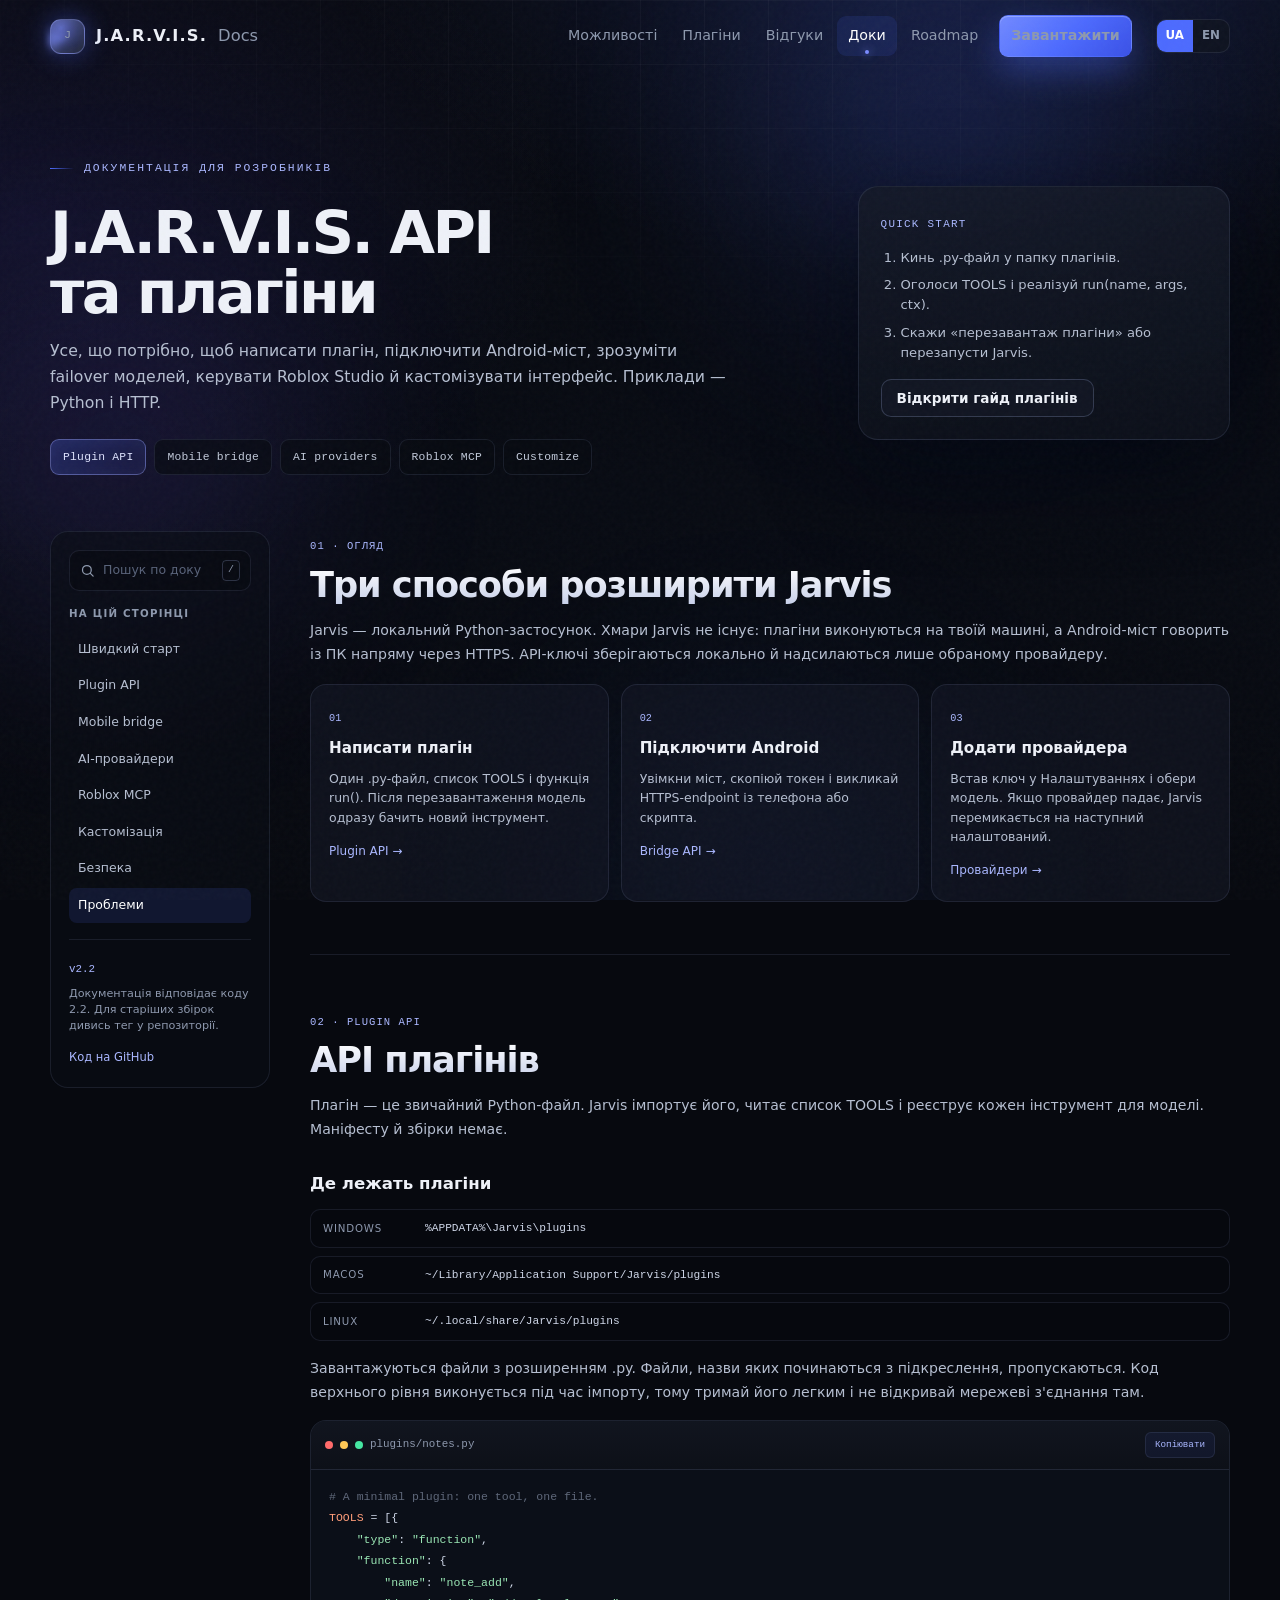
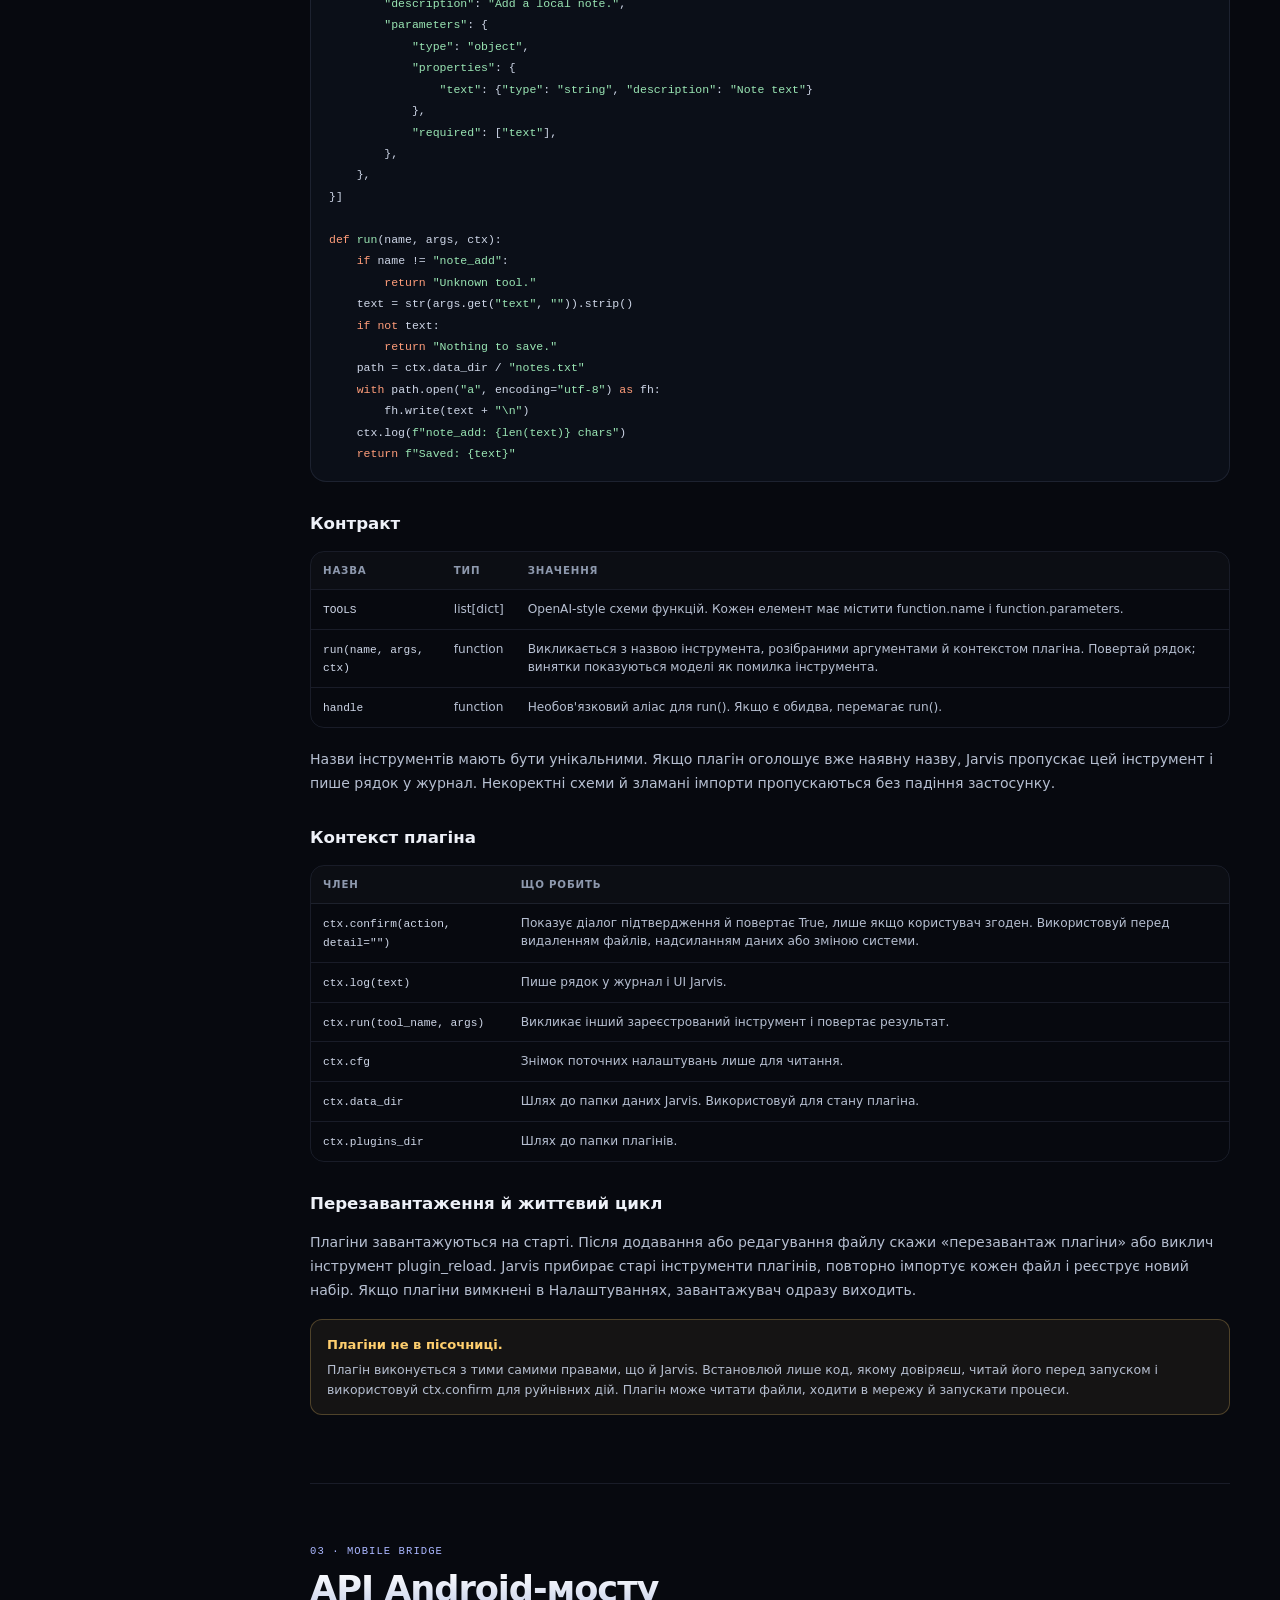
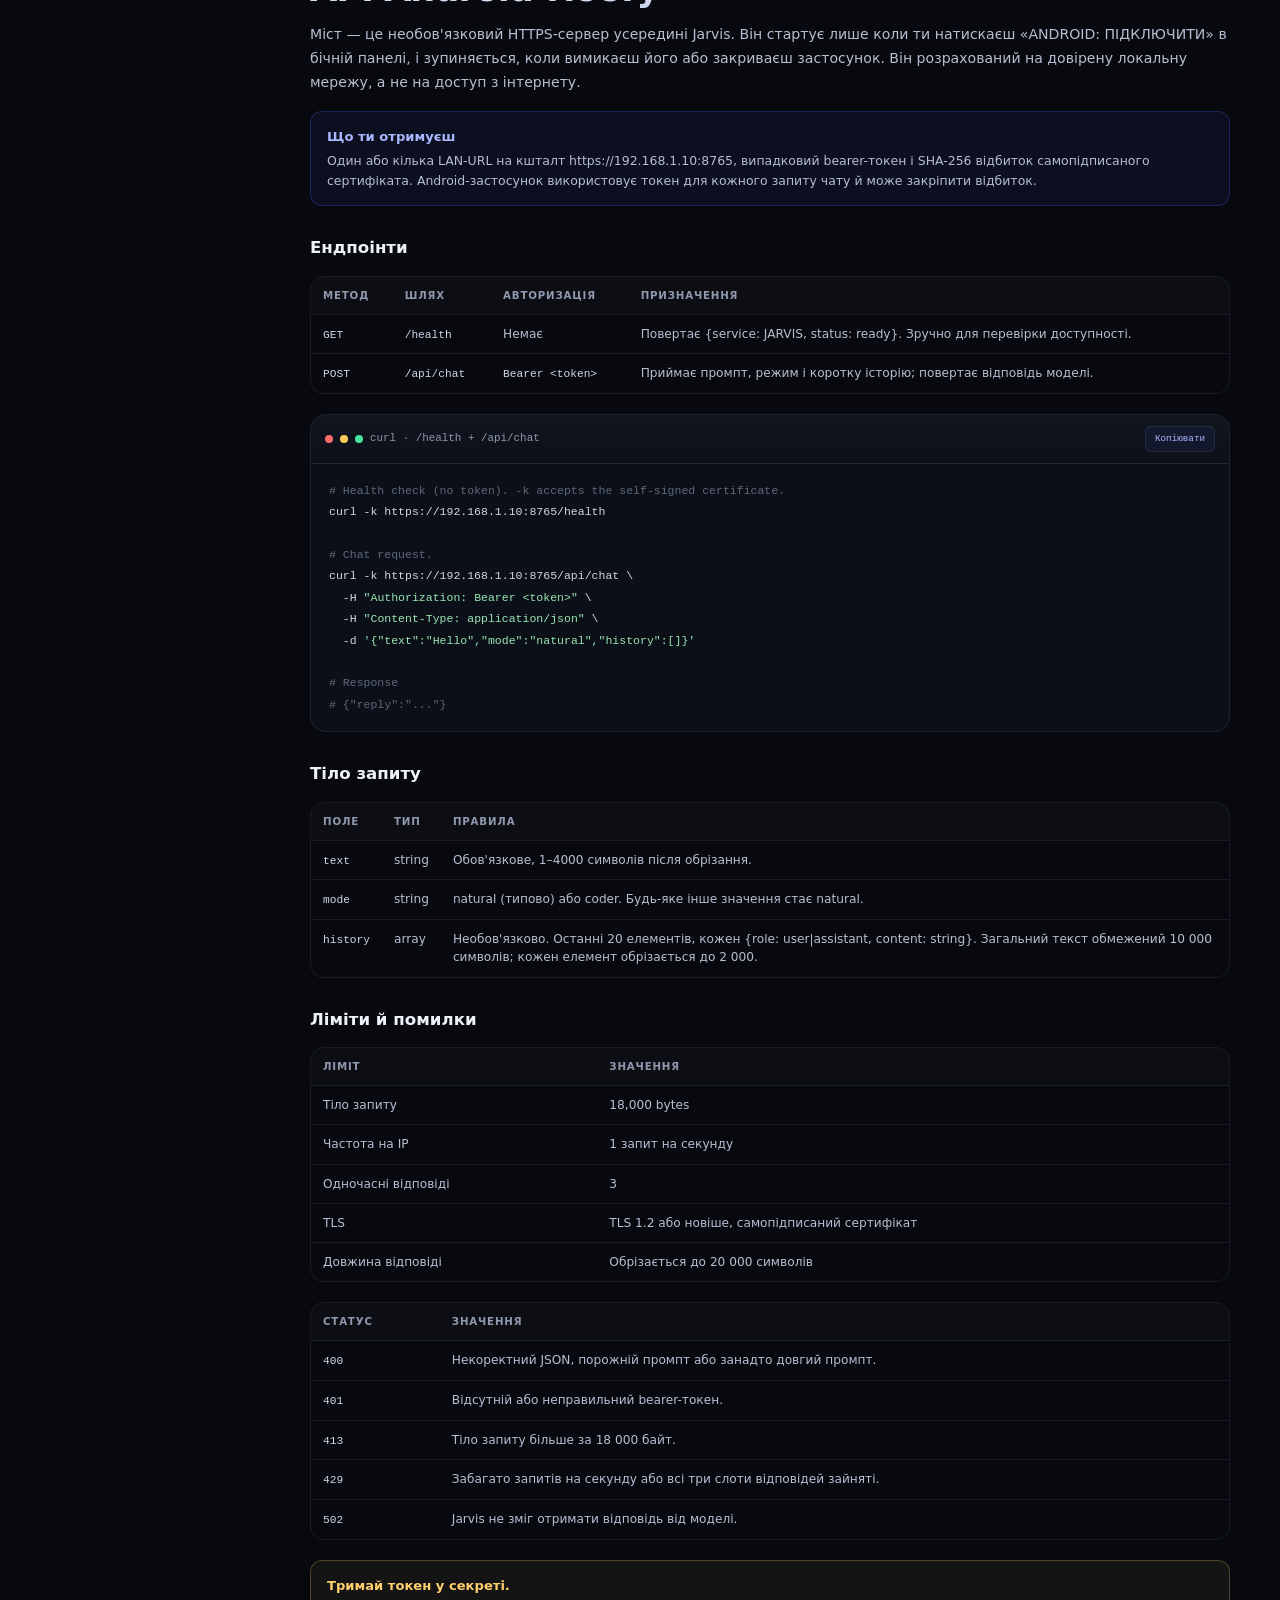
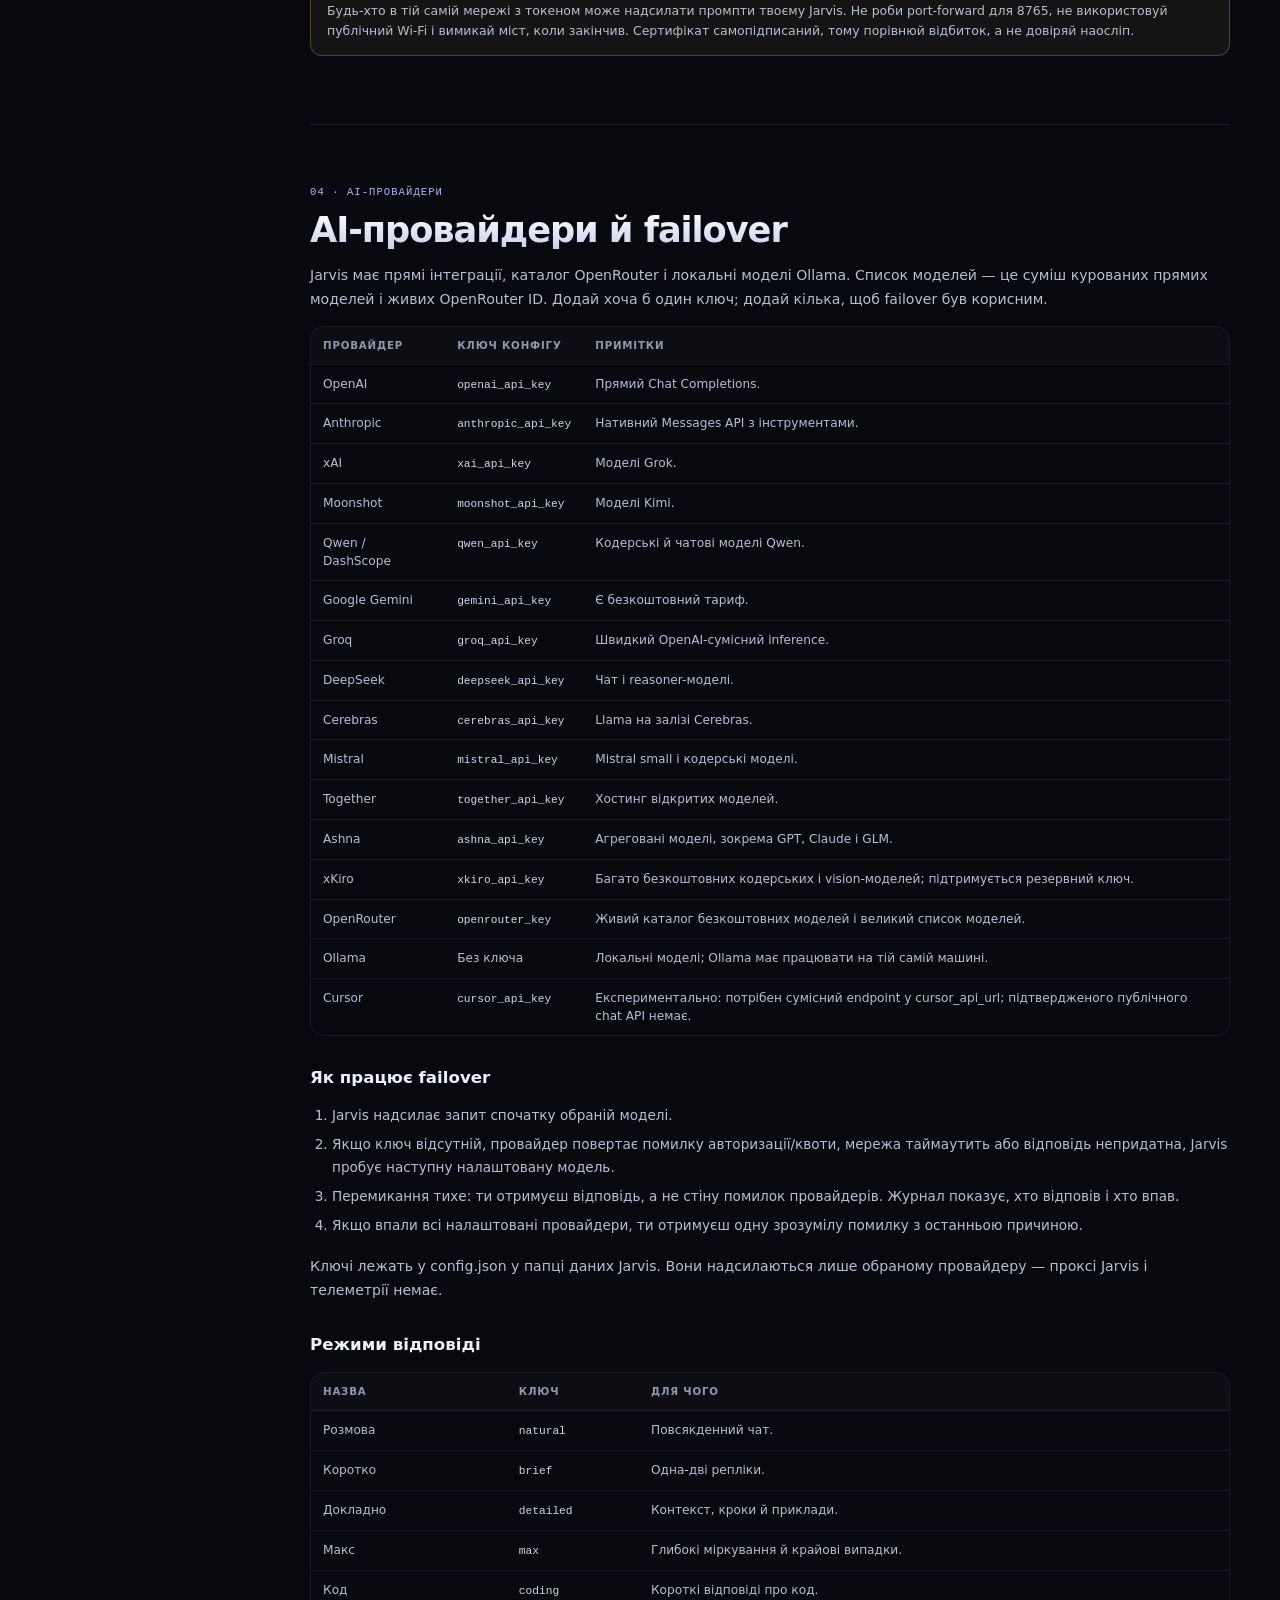
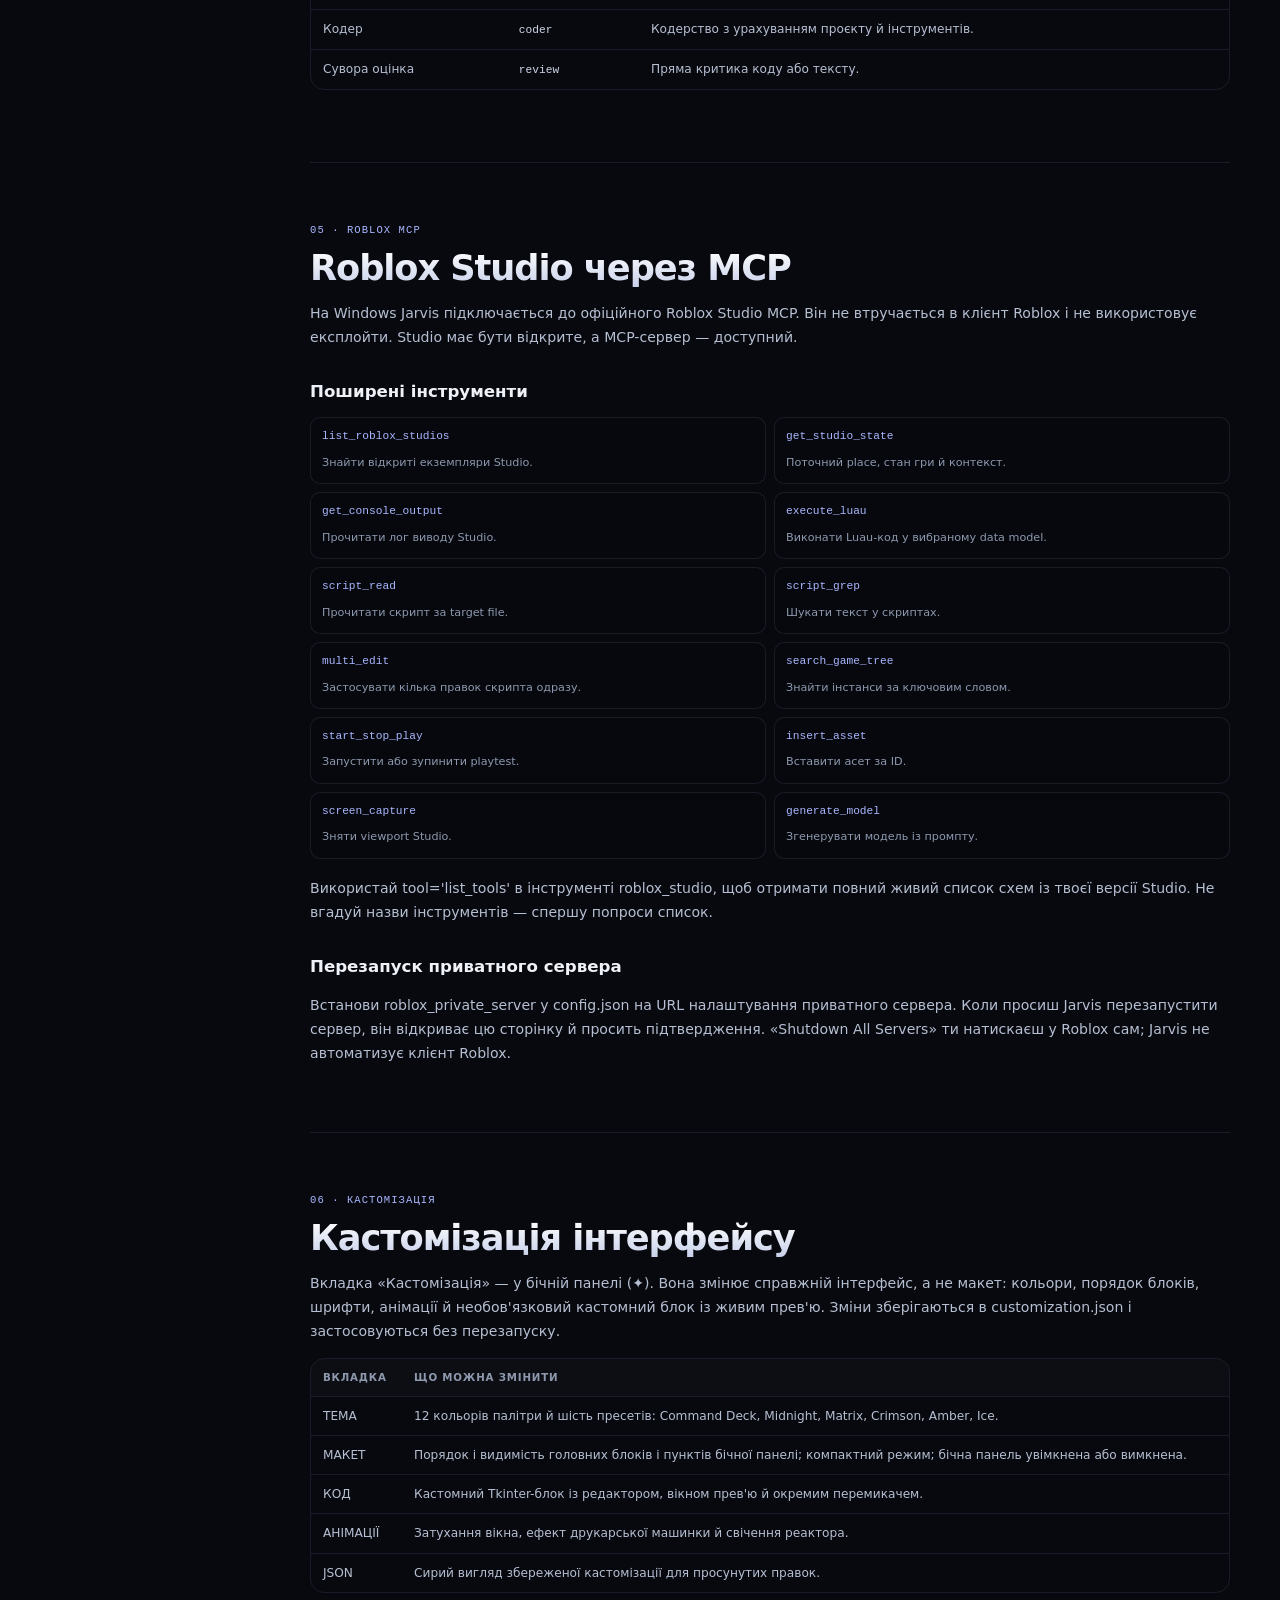
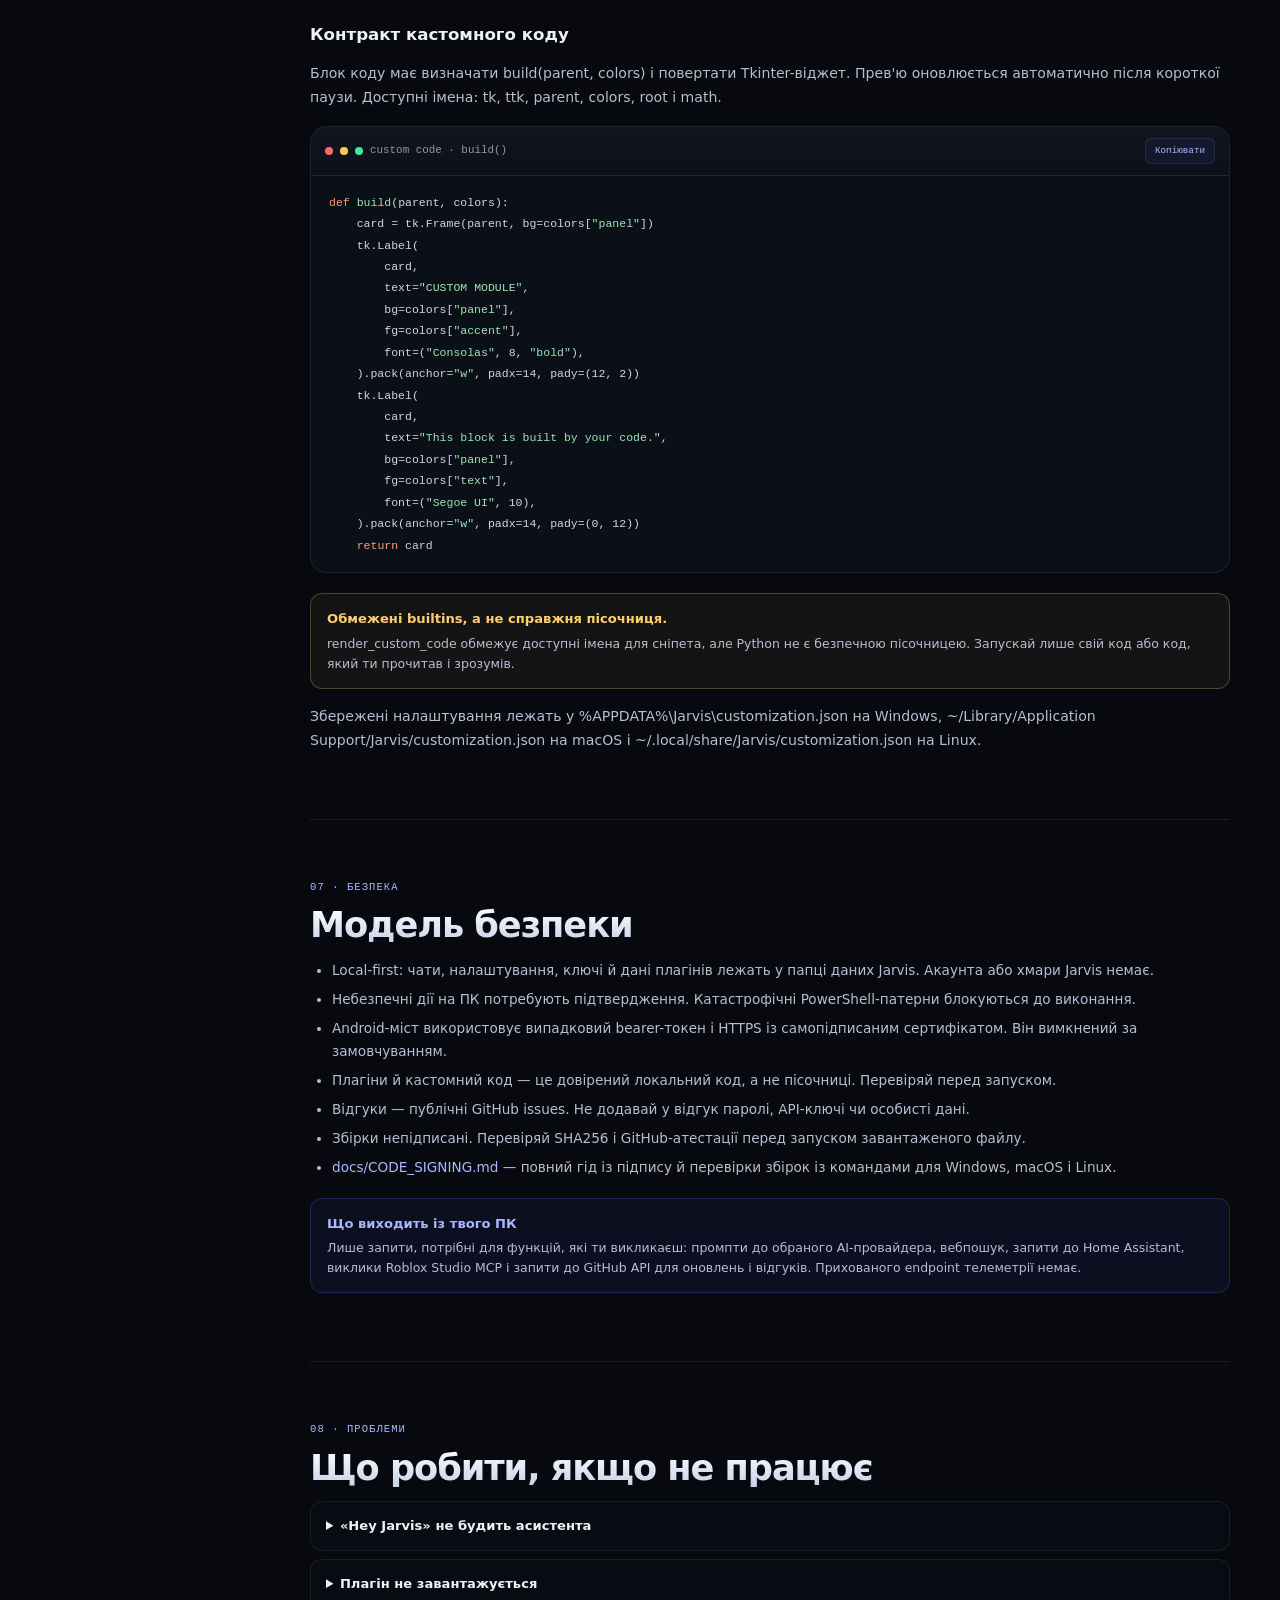
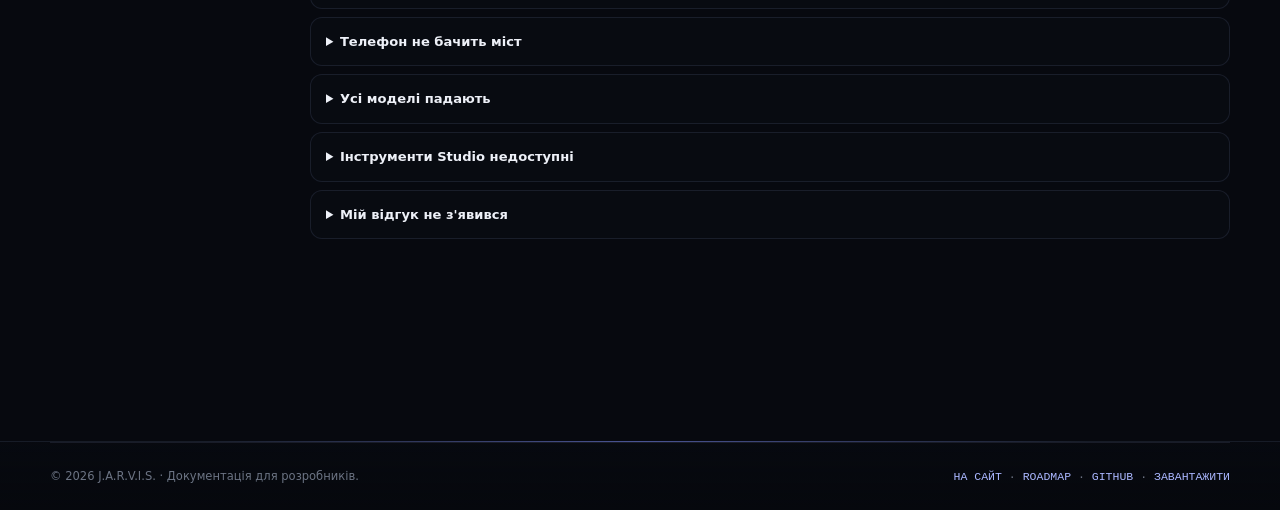
==== website/docs.html @ 058b54ad "Batch 2: wake word, continuous dialogue and settings" ====
<!DOCTYPE html>
<html lang="uk">
<head>
<meta charset="UTF-8">
<meta name="viewport" content="width=device-width, initial-scale=1.0">
<meta name="description" content="J.A.R.V.I.S. developer docs: plugin API, Android bridge, AI providers, Roblox Studio MCP, customization and security.">
<meta name="theme-color" content="#0F1115">
<meta property="og:title" content="J.A.R.V.I.S. — API & plugin docs">
<meta property="og:description" content="Plugin API, Android bridge, AI providers and failover, Roblox Studio MCP, customization and security.">
<meta property="og:image" content="__SITE_URL__/assets/og-cover.png">
<meta property="og:image:width" content="1200">
<meta property="og:image:height" content="630">
<meta property="og:url" content="__SITE_URL__/docs.html">
<meta property="og:type" content="article">
<meta name="twitter:card" content="summary_large_image">
<meta name="twitter:title" content="J.A.R.V.I.S. — API & plugin docs">
<meta name="twitter:description" content="Everything you need to extend JARVIS: plugins, bridge, providers, Roblox MCP and customization.">
<meta name="twitter:image" content="__SITE_URL__/assets/og-cover.png">
<link rel="canonical" href="__SITE_URL__/docs.html">
<link rel="sitemap" type="application/xml" href="sitemap.xml">
<title>J.A.R.V.I.S. — API та плагіни</title>
<link rel="icon" href="assets/favicon.png" type="image/png">
<link rel="stylesheet" href="assets/styles.css">
<link rel="stylesheet" href="assets/docs.css">
<script>document.documentElement.classList.add("js");</script>
</head>
<body class="docs-page">

<div class="bg-fx" aria-hidden="true">
  <span class="aurora a1"></span>
  <span class="aurora a2"></span>
  <span class="aurora a3"></span>
  <span class="bg-grid"></span>
</div>

<header class="nav">
  <div class="wrap nav-inner">
    <a class="brand" href="index.html" aria-label="J.A.R.V.I.S. — на головну">
      <span class="brand-mark">J</span>
      J.A.R.V.I.S. <span>Docs</span>
    </a>
    <nav class="nav-links" id="navLinks" aria-label="Головна навігація">
      <a href="index.html#features" data-en="Features">Можливості</a>
      <a href="index.html#plugins" data-en="Plugins">Плагіни</a>
      <a href="index.html#reviews" data-en="Reviews">Відгуки</a>
      <a href="docs.html" class="active" data-en="Docs">Доки</a>
      <a href="roadmap.html" data-en="Roadmap">Roadmap</a>
      <a class="btn btn-primary btn-small nav-cta" href="index.html#download" data-en="Download">Завантажити</a>
    </nav>
    <div class="lang-switch" role="group" aria-label="Language">
      <button type="button" data-lang="uk" class="active">UA</button>
      <button type="button" data-lang="en">EN</button>
    </div>
    <button class="menu-btn" id="menuBtn" type="button" aria-label="Меню" aria-expanded="false">☰</button>
  </div>
</header>

<main class="docs-main" id="top">
  <section class="docs-hero">
    <div class="wrap">
      <div class="docs-hero-grid">
        <div>
          <span class="kicker" data-en="Developer docs">Документація для розробників</span>
          <h1 data-en="J.A.R.V.I.S. API &amp; plugins">J.A.R.V.I.S. API та плагіни</h1>
          <p class="docs-lead" data-en="Everything you need to write a plugin, connect the Android bridge, understand model failover, control Roblox Studio and customize the interface. Code examples are Python and HTTP.">Усе, що потрібно, щоб написати плагін, підключити Android-міст, зрозуміти failover моделей, керувати Roblox Studio й кастомізувати інтерфейс. Приклади — Python і HTTP.</p>
          <div class="docs-chips">
            <span class="chip hot">Plugin API</span>
            <span class="chip">Mobile bridge</span>
            <span class="chip">AI providers</span>
            <span class="chip">Roblox MCP</span>
            <span class="chip">Customize</span>
          </div>
        </div>
        <aside class="docs-hero-card">
          <span class="mono">QUICK START</span>
          <ol>
            <li data-en="Drop a .py file into the plugins folder.">Кинь .py-файл у папку плагінів.</li>
            <li data-en="Declare TOOLS and implement run(name, args, ctx).">Оголоси TOOLS і реалізуй run(name, args, ctx).</li>
            <li data-en="Say «перезавантаж плагіни» or restart Jarvis.">Скажи «перезавантаж плагіни» або перезапусти Jarvis.</li>
          </ol>
          <a class="btn btn-ghost btn-small" href="#plugins" data-en="Open the plugin guide">Відкрити гайд плагінів</a>
        </aside>
      </div>
    </div>
  </section>

  <div class="wrap docs-layout">
    <aside class="docs-sidebar" aria-label="Зміст документації">
      <label class="docs-search" for="docsSearch">
        <svg width="15" height="15" viewBox="0 0 24 24" fill="none" stroke="currentColor" stroke-width="2" stroke-linecap="round" stroke-linejoin="round" aria-hidden="true"><circle cx="11" cy="11" r="7"/><line x1="21" y1="21" x2="16.65" y2="16.65"/></svg>
        <input id="docsSearch" type="search" placeholder="Пошук по документації…" data-en-placeholder="Search the docs…" autocomplete="off" spellcheck="false" aria-label="Пошук по документації">
        <kbd>/</kbd>
      </label>
      <p class="docs-search-status" id="docsSearchStatus" role="status" hidden></p>
      <span class="docs-sidebar-title" data-en="On this page">На цій сторінці</span>
      <nav class="docs-toc">
        <a href="#quickstart" data-en="Quick start">Швидкий старт</a>
        <a href="#plugins" data-en="Plugin API">Plugin API</a>
        <a href="#bridge" data-en="Mobile bridge">Mobile bridge</a>
        <a href="#providers" data-en="AI providers">AI-провайдери</a>
        <a href="#roblox" data-en="Roblox MCP">Roblox MCP</a>
        <a href="#customize" data-en="Customize">Кастомізація</a>
        <a href="#security" data-en="Security">Безпека</a>
        <a href="#troubleshooting" data-en="Troubleshooting">Проблеми</a>
      </nav>
      <div class="docs-sidebar-note">
        <span class="mono">v2.2</span>
        <p data-en="Docs match the 2.2 codebase. For older builds, check the repository tag.">Документація відповідає коду 2.2. Для старіших збірок дивись тег у репозиторії.</p>
        <a href="https://github.com/__GITHUB_REPOSITORY__" target="_blank" rel="noopener" data-en="Source on GitHub">Код на GitHub</a>
      </div>
    </aside>

    <div class="docs-content">
      <section id="quickstart" class="docs-section">
        <span class="docs-kicker" data-en="01 · Overview">01 · Огляд</span>
        <h2 data-en="Three ways to extend Jarvis">Три способи розширити Jarvis</h2>
        <p data-en="Jarvis is a local Python desktop app. There is no Jarvis cloud: plugins run on your machine, and the Android bridge talks directly to your PC over HTTPS. Your API keys are stored locally and sent only to the provider you choose.">Jarvis — локальний Python-застосунок. Хмари Jarvis не існує: плагіни виконуються на твоїй машині, а Android-міст говорить із ПК напряму через HTTPS. API-ключі зберігаються локально й надсилаються лише обраному провайдеру.</p>
        <div class="docs-cards">
          <article class="docs-card">
            <span class="docs-card-num">01</span>
            <h3 data-en="Write a plugin">Написати плагін</h3>
            <p data-en="One .py file, a TOOLS list and a run() function. The model sees the new tool immediately after reload.">Один .py-файл, список TOOLS і функція run(). Після перезавантаження модель одразу бачить новий інструмент.</p>
            <a href="#plugins" data-en="Plugin API →">Plugin API →</a>
          </article>
          <article class="docs-card">
            <span class="docs-card-num">02</span>
            <h3 data-en="Connect Android">Підключити Android</h3>
            <p data-en="Enable the bridge, copy the token and call the HTTPS endpoint from your phone or a script.">Увімкни міст, скопіюй токен і викликай HTTPS-endpoint із телефона або скрипта.</p>
            <a href="#bridge" data-en="Bridge API →">Bridge API →</a>
          </article>
          <article class="docs-card">
            <span class="docs-card-num">03</span>
            <h3 data-en="Add a provider">Додати провайдера</h3>
            <p data-en="Paste a key in Settings and pick a model. If one provider fails, Jarvis switches to the next configured one.">Встав ключ у Налаштуваннях і обери модель. Якщо провайдер падає, Jarvis перемикається на наступний налаштований.</p>
            <a href="#providers" data-en="Providers →">Провайдери →</a>
          </article>
        </div>
      </section>

      <section id="plugins" class="docs-section">
        <span class="docs-kicker" data-en="02 · Plugin API">02 · Plugin API</span>
        <h2 data-en="Plugin API">API плагінів</h2>
        <p data-en="A plugin is a plain Python file. Jarvis imports it, reads its TOOLS list and registers every tool with the model. There is no manifest and no build step.">Плагін — це звичайний Python-файл. Jarvis імпортує його, читає список TOOLS і реєструє кожен інструмент для моделі. Маніфесту й збірки немає.</p>

        <h3 data-en="Where plugins live">Де лежать плагіни</h3>
        <div class="docs-paths">
          <div><span>Windows</span><code>%APPDATA%\Jarvis\plugins</code></div>
          <div><span>macOS</span><code>~/Library/Application Support/Jarvis/plugins</code></div>
          <div><span>Linux</span><code>~/.local/share/Jarvis/plugins</code></div>
        </div>
        <p data-en="Files ending in .py are loaded. Files whose names start with an underscore are skipped. Top-level code runs at import time, so keep it light and do not open network connections there.">Завантажуються файли з розширенням .py. Файли, назви яких починаються з підкреслення, пропускаються. Код верхнього рівня виконується під час імпорту, тому тримай його легким і не відкривай мережеві з'єднання там.</p>

        <div class="docs-code">
          <div class="code-head">
            <span class="frame-dot red"></span><span class="frame-dot yellow"></span><span class="frame-dot green"></span>
            plugins/notes.py
            <button class="code-copy" type="button" data-copy="pluginExample" data-en="Copy">Копіювати</button>
          </div>
<pre><code id="pluginExample"><span class="c"># A minimal plugin: one tool, one file.</span>
<span class="k">TOOLS</span> = [{
    <span class="s">"type"</span>: <span class="s">"function"</span>,
    <span class="s">"function"</span>: {
        <span class="s">"name"</span>: <span class="s">"note_add"</span>,
        <span class="s">"description"</span>: <span class="s">"Add a local note."</span>,
        <span class="s">"parameters"</span>: {
            <span class="s">"type"</span>: <span class="s">"object"</span>,
            <span class="s">"properties"</span>: {
                <span class="s">"text"</span>: {<span class="s">"type"</span>: <span class="s">"string"</span>, <span class="s">"description"</span>: <span class="s">"Note text"</span>}
            },
            <span class="s">"required"</span>: [<span class="s">"text"</span>],
        },
    },
}]

<span class="k">def</span> <span class="s">run</span>(name, args, ctx):
    <span class="k">if</span> name != <span class="s">"note_add"</span>:
        <span class="k">return</span> <span class="s">"Unknown tool."</span>
    text = str(args.get(<span class="s">"text"</span>, <span class="s">""</span>)).strip()
    <span class="k">if</span> <span class="k">not</span> text:
        <span class="k">return</span> <span class="s">"Nothing to save."</span>
    path = ctx.data_dir / <span class="s">"notes.txt"</span>
    <span class="k">with</span> path.open(<span class="s">"a"</span>, encoding=<span class="s">"utf-8"</span>) <span class="k">as</span> fh:
        fh.write(text + <span class="s">"\n"</span>)
    ctx.log(<span class="s">f"note_add: {len(text)} chars"</span>)
    <span class="k">return</span> <span class="s">f"Saved: {text}"</span></code></pre>
        </div>

        <h3 data-en="Contract">Контракт</h3>
        <div class="docs-table-wrap">
          <table class="docs-table">
            <thead><tr><th data-en="Name">Назва</th><th data-en="Type">Тип</th><th data-en="Meaning">Значення</th></tr></thead>
            <tbody>
              <tr><td><code>TOOLS</code></td><td>list[dict]</td><td data-en="OpenAI-style function schemas. Every item must contain function.name and function.parameters.">OpenAI-style схеми функцій. Кожен елемент має містити function.name і function.parameters.</td></tr>
              <tr><td><code>run(name, args, ctx)</code></td><td>function</td><td data-en="Called with the tool name, parsed arguments and the plugin context. Return a string; exceptions are shown to the model as tool errors.">Викликається з назвою інструмента, розібраними аргументами й контекстом плагіна. Повертай рядок; винятки показуються моделі як помилка інструмента.</td></tr>
              <tr><td><code>handle</code></td><td>function</td><td data-en="Optional alias for run(). If both exist, run() wins.">Необов'язковий аліас для run(). Якщо є обидва, перемагає run().</td></tr>
            </tbody>
          </table>
        </div>
        <p data-en="Tool names must be unique. If a plugin declares a name that already exists, Jarvis skips that tool and writes a line to the log. Invalid schemas and broken imports are skipped without crashing the app.">Назви інструментів мають бути унікальними. Якщо плагін оголошує вже наявну назву, Jarvis пропускає цей інструмент і пише рядок у журнал. Некоректні схеми й зламані імпорти пропускаються без падіння застосунку.</p>

        <h3 data-en="Plugin context">Контекст плагіна</h3>
        <div class="docs-table-wrap">
          <table class="docs-table">
            <thead><tr><th data-en="Member">Член</th><th data-en="What it does">Що робить</th></tr></thead>
            <tbody>
              <tr><td><code>ctx.confirm(action, detail="")</code></td><td data-en="Shows a confirmation dialog and returns True only if the user agrees. Use it before deleting files, sending data or changing the system.">Показує діалог підтвердження й повертає True, лише якщо користувач згоден. Використовуй перед видаленням файлів, надсиланням даних або зміною системи.</td></tr>
              <tr><td><code>ctx.log(text)</code></td><td data-en="Writes a line to the Jarvis log and UI.">Пише рядок у журнал і UI Jarvis.</td></tr>
              <tr><td><code>ctx.run(tool_name, args)</code></td><td data-en="Calls another registered tool and returns its result.">Викликає інший зареєстрований інструмент і повертає результат.</td></tr>
              <tr><td><code>ctx.cfg</code></td><td data-en="Read-only snapshot of the current settings.">Знімок поточних налаштувань лише для читання.</td></tr>
              <tr><td><code>ctx.data_dir</code></td><td data-en="Path to the Jarvis data folder. Use it for plugin state.">Шлях до папки даних Jarvis. Використовуй для стану плагіна.</td></tr>
              <tr><td><code>ctx.plugins_dir</code></td><td data-en="Path to the plugins folder.">Шлях до папки плагінів.</td></tr>
            </tbody>
          </table>
        </div>

        <h3 data-en="Reload and lifecycle">Перезавантаження й життєвий цикл</h3>
        <p data-en="Plugins load at startup. After adding or editing a file, say «перезавантаж плагіни» or call the plugin_reload tool. Jarvis removes the old plugin tools, re-imports every file and registers the new set. If plugins are disabled in Settings, the loader returns immediately.">Плагіни завантажуються на старті. Після додавання або редагування файлу скажи «перезавантаж плагіни» або виклич інструмент plugin_reload. Jarvis прибирає старі інструменти плагінів, повторно імпортує кожен файл і реєструє новий набір. Якщо плагіни вимкнені в Налаштуваннях, завантажувач одразу виходить.</p>
        <div class="docs-callout warning">
          <strong data-en="Plugins are not sandboxed.">Плагіни не в пісочниці.</strong>
          <p data-en="A plugin runs with the same permissions as Jarvis. Install only code you trust, read it before running it, and use ctx.confirm for destructive actions. A plugin can read files, call the network and start processes.">Плагін виконується з тими самими правами, що й Jarvis. Встановлюй лише код, якому довіряєш, читай його перед запуском і використовуй ctx.confirm для руйнівних дій. Плагін може читати файли, ходити в мережу й запускати процеси.</p>
        </div>
      </section>

      <section id="bridge" class="docs-section">
        <span class="docs-kicker" data-en="03 · Mobile bridge">03 · Mobile bridge</span>
        <h2 data-en="Android bridge API">API Android-мосту</h2>
        <p data-en="The bridge is an optional HTTPS server inside Jarvis. It starts only when you press «ANDROID: ПІДКЛЮЧИТИ» in the sidebar, and it stops when you disable it or close the app. It is designed for a trusted local network, not for exposure to the internet.">Міст — це необов'язковий HTTPS-сервер усередині Jarvis. Він стартує лише коли ти натискаєш «ANDROID: ПІДКЛЮЧИТИ» в бічній панелі, і зупиняється, коли вимикаєш його або закриваєш застосунок. Він розрахований на довірену локальну мережу, а не на доступ з інтернету.</p>

        <div class="docs-callout">
          <strong data-en="What you get">Що ти отримуєш</strong>
          <p data-en="One or more LAN URLs like https://192.168.1.10:8765, a random bearer token and a SHA-256 fingerprint of the self-signed certificate. The Android app uses the token for every chat request and can pin the fingerprint.">Один або кілька LAN-URL на кшталт https://192.168.1.10:8765, випадковий bearer-токен і SHA-256 відбиток самопідписаного сертифіката. Android-застосунок використовує токен для кожного запиту чату й може закріпити відбиток.</p>
        </div>

        <h3 data-en="Endpoints">Ендпоінти</h3>
        <div class="docs-table-wrap">
          <table class="docs-table">
            <thead><tr><th data-en="Method">Метод</th><th data-en="Path">Шлях</th><th data-en="Auth">Авторизація</th><th data-en="Purpose">Призначення</th></tr></thead>
            <tbody>
              <tr><td><code>GET</code></td><td><code>/health</code></td><td data-en="None">Немає</td><td data-en="Returns {service: JARVIS, status: ready}. Useful for reachability checks.">Повертає {service: JARVIS, status: ready}. Зручно для перевірки доступності.</td></tr>
              <tr><td><code>POST</code></td><td><code>/api/chat</code></td><td><code>Bearer &lt;token&gt;</code></td><td data-en="Accepts a prompt, mode and short history; returns the model reply.">Приймає промпт, режим і коротку історію; повертає відповідь моделі.</td></tr>
            </tbody>
          </table>
        </div>

        <div class="docs-code">
          <div class="code-head">
            <span class="frame-dot red"></span><span class="frame-dot yellow"></span><span class="frame-dot green"></span>
            curl · /health + /api/chat
            <button class="code-copy" type="button" data-copy="bridgeExample" data-en="Copy">Копіювати</button>
          </div>
<pre><code id="bridgeExample"><span class="c"># Health check (no token). -k accepts the self-signed certificate.</span>
curl -k https://192.168.1.10:8765/health

<span class="c"># Chat request.</span>
curl -k https://192.168.1.10:8765/api/chat \
  -H <span class="s">"Authorization: Bearer &lt;token&gt;"</span> \
  -H <span class="s">"Content-Type: application/json"</span> \
  -d <span class="s">'{"text":"Hello","mode":"natural","history":[]}'</span>

<span class="c"># Response</span>
<span class="c"># {"reply":"..."}</span></code></pre>
        </div>

        <h3 data-en="Request body">Тіло запиту</h3>
        <div class="docs-table-wrap">
          <table class="docs-table">
            <thead><tr><th data-en="Field">Поле</th><th data-en="Type">Тип</th><th data-en="Rules">Правила</th></tr></thead>
            <tbody>
              <tr><td><code>text</code></td><td>string</td><td data-en="Required, 1–4000 characters after trimming.">Обов'язкове, 1–4000 символів після обрізання.</td></tr>
              <tr><td><code>mode</code></td><td>string</td><td data-en="natural (default) or coder. Any other value becomes natural.">natural (типово) або coder. Будь-яке інше значення стає natural.</td></tr>
              <tr><td><code>history</code></td><td>array</td><td data-en="Optional. Last 20 items, each {role: user|assistant, content: string}. Total content is capped at 10,000 characters; each item is trimmed to 2,000.">Необов'язково. Останні 20 елементів, кожен {role: user|assistant, content: string}. Загальний текст обмежений 10 000 символів; кожен елемент обрізається до 2 000.</td></tr>
            </tbody>
          </table>
        </div>

        <h3 data-en="Limits and errors">Ліміти й помилки</h3>
        <div class="docs-table-wrap">
          <table class="docs-table">
            <thead><tr><th data-en="Limit">Ліміт</th><th data-en="Value">Значення</th></tr></thead>
            <tbody>
              <tr><td data-en="Request body">Тіло запиту</td><td>18,000 bytes</td></tr>
              <tr><td data-en="Rate per IP">Частота на IP</td><td data-en="1 request per second">1 запит на секунду</td></tr>
              <tr><td data-en="Concurrent answers">Одночасні відповіді</td><td>3</td></tr>
              <tr><td data-en="TLS">TLS</td><td data-en="TLS 1.2 or newer, self-signed certificate">TLS 1.2 або новіше, самопідписаний сертифікат</td></tr>
              <tr><td data-en="Reply length">Довжина відповіді</td><td data-en="Truncated to 20,000 characters">Обрізається до 20 000 символів</td></tr>
            </tbody>
          </table>
        </div>
        <div class="docs-table-wrap">
          <table class="docs-table">
            <thead><tr><th data-en="Status">Статус</th><th data-en="Meaning">Значення</th></tr></thead>
            <tbody>
              <tr><td><code>400</code></td><td data-en="Invalid JSON, empty prompt or prompt too long.">Некоректний JSON, порожній промпт або занадто довгий промпт.</td></tr>
              <tr><td><code>401</code></td><td data-en="Missing or wrong bearer token.">Відсутній або неправильний bearer-токен.</td></tr>
              <tr><td><code>413</code></td><td data-en="Request body is larger than 18,000 bytes.">Тіло запиту більше за 18 000 байт.</td></tr>
              <tr><td><code>429</code></td><td data-en="Too many requests per second or all three answer slots are busy.">Забагато запитів на секунду або всі три слоти відповідей зайняті.</td></tr>
              <tr><td><code>502</code></td><td data-en="Jarvis could not get an answer from the model.">Jarvis не зміг отримати відповідь від моделі.</td></tr>
            </tbody>
          </table>
        </div>
        <div class="docs-callout warning">
          <strong data-en="Keep the token secret.">Тримай токен у секреті.</strong>
          <p data-en="Anyone on the same network with the token can send prompts to your Jarvis. Do not port-forward 8765, do not use public Wi-Fi, and disable the bridge when you are done. The certificate is self-signed, so compare the fingerprint instead of trusting it blindly.">Будь-хто в тій самій мережі з токеном може надсилати промпти твоєму Jarvis. Не роби port-forward для 8765, не використовуй публічний Wi-Fi і вимикай міст, коли закінчив. Сертифікат самопідписаний, тому порівнюй відбиток, а не довіряй наосліп.</p>
        </div>
      </section>

      <section id="providers" class="docs-section">
        <span class="docs-kicker" data-en="04 · AI providers">04 · AI-провайдери</span>
        <h2 data-en="AI providers and failover">AI-провайдери й failover</h2>
        <p data-en="Jarvis ships with direct integrations, an OpenRouter catalog and local Ollama models. The model list is a mix of curated direct models and live OpenRouter IDs. Add at least one key; add several to make failover useful.">Jarvis має прямі інтеграції, каталог OpenRouter і локальні моделі Ollama. Список моделей — це суміш курованих прямих моделей і живих OpenRouter ID. Додай хоча б один ключ; додай кілька, щоб failover був корисним.</p>

        <div class="docs-table-wrap">
          <table class="docs-table">
            <thead><tr><th data-en="Provider">Провайдер</th><th data-en="Config key">Ключ конфігу</th><th data-en="Notes">Примітки</th></tr></thead>
            <tbody>
              <tr><td>OpenAI</td><td><code>openai_api_key</code></td><td data-en="Direct Chat Completions.">Прямий Chat Completions.</td></tr>
              <tr><td>Anthropic</td><td><code>anthropic_api_key</code></td><td data-en="Native Messages API with tools.">Нативний Messages API з інструментами.</td></tr>
              <tr><td>xAI</td><td><code>xai_api_key</code></td><td data-en="Grok models.">Моделі Grok.</td></tr>
              <tr><td>Moonshot</td><td><code>moonshot_api_key</code></td><td data-en="Kimi models.">Моделі Kimi.</td></tr>
              <tr><td>Qwen / DashScope</td><td><code>qwen_api_key</code></td><td data-en="Qwen coder and chat models.">Кодерські й чатові моделі Qwen.</td></tr>
              <tr><td>Google Gemini</td><td><code>gemini_api_key</code></td><td data-en="Free tier available.">Є безкоштовний тариф.</td></tr>
              <tr><td>Groq</td><td><code>groq_api_key</code></td><td data-en="Fast OpenAI-compatible inference.">Швидкий OpenAI-сумісний inference.</td></tr>
              <tr><td>DeepSeek</td><td><code>deepseek_api_key</code></td><td data-en="Chat and reasoner models.">Чат і reasoner-моделі.</td></tr>
              <tr><td>Cerebras</td><td><code>cerebras_api_key</code></td><td data-en="Llama on Cerebras hardware.">Llama на залізі Cerebras.</td></tr>
              <tr><td>Mistral</td><td><code>mistral_api_key</code></td><td data-en="Mistral small and code models.">Mistral small і кодерські моделі.</td></tr>
              <tr><td>Together</td><td><code>together_api_key</code></td><td data-en="Hosted open models.">Хостинг відкритих моделей.</td></tr>
              <tr><td>Ashna</td><td><code>ashna_api_key</code></td><td data-en="Aggregated models including GPT, Claude and GLM.">Агреговані моделі, зокрема GPT, Claude і GLM.</td></tr>
              <tr><td>xKiro</td><td><code>xkiro_api_key</code></td><td data-en="Many free coding and vision models; backup key supported.">Багато безкоштовних кодерських і vision-моделей; підтримується резервний ключ.</td></tr>
              <tr><td>OpenRouter</td><td><code>openrouter_key</code></td><td data-en="Live free-model catalog and a large model list.">Живий каталог безкоштовних моделей і великий список моделей.</td></tr>
              <tr><td>Ollama</td><td data-en="No key">Без ключа</td><td data-en="Local models; Ollama must be running on the same machine.">Локальні моделі; Ollama має працювати на тій самій машині.</td></tr>
              <tr><td>Cursor</td><td><code>cursor_api_key</code></td><td data-en="Experimental: requires a compatible endpoint in cursor_api_url; there is no confirmed public chat API.">Експериментально: потрібен сумісний endpoint у cursor_api_url; підтвердженого публічного chat API немає.</td></tr>
            </tbody>
          </table>
        </div>

        <h3 data-en="How failover works">Як працює failover</h3>
        <ol class="docs-list">
          <li data-en="Jarvis sends the request to the selected model first.">Jarvis надсилає запит спочатку обраній моделі.</li>
          <li data-en="If the key is missing, the provider returns an auth/quota error, the network times out or the response is unusable, Jarvis tries the next configured model.">Якщо ключ відсутній, провайдер повертає помилку авторизації/квоти, мережа таймаутить або відповідь непридатна, Jarvis пробує наступну налаштовану модель.</li>
          <li data-en="The switch is silent: you get an answer, not a wall of provider errors. The log shows which provider answered and which ones failed.">Перемикання тихе: ти отримуєш відповідь, а не стіну помилок провайдерів. Журнал показує, хто відповів і хто впав.</li>
          <li data-en="If every configured provider fails, you get one clear error with the last reason.">Якщо впали всі налаштовані провайдери, ти отримуєш одну зрозумілу помилку з останньою причиною.</li>
        </ol>
        <p data-en="Keys live in config.json in the Jarvis data folder. They are sent only to the provider you selected — there is no Jarvis proxy and no telemetry.">Ключі лежать у config.json у папці даних Jarvis. Вони надсилаються лише обраному провайдеру — проксі Jarvis і телеметрії немає.</p>

        <h3 data-en="Response modes">Режими відповіді</h3>
        <div class="docs-table-wrap">
          <table class="docs-table">
            <thead><tr><th data-en="Label">Назва</th><th data-en="Key">Ключ</th><th data-en="Best for">Для чого</th></tr></thead>
            <tbody>
              <tr><td>Розмова</td><td><code>natural</code></td><td data-en="Everyday chat.">Повсякденний чат.</td></tr>
              <tr><td>Коротко</td><td><code>brief</code></td><td data-en="One or two lines.">Одна-дві репліки.</td></tr>
              <tr><td>Докладно</td><td><code>detailed</code></td><td data-en="Context, steps and examples.">Контекст, кроки й приклади.</td></tr>
              <tr><td>Макс</td><td><code>max</code></td><td data-en="Deep reasoning and edge cases.">Глибокі міркування й крайові випадки.</td></tr>
              <tr><td>Код</td><td><code>coding</code></td><td data-en="Short code answers.">Короткі відповіді про код.</td></tr>
              <tr><td>Кодер</td><td><code>coder</code></td><td data-en="Project-aware coding with tools.">Кодерство з урахуванням проєкту й інструментів.</td></tr>
              <tr><td>Сувора оцінка</td><td><code>review</code></td><td data-en="Direct critique of code or text.">Пряма критика коду або тексту.</td></tr>
            </tbody>
          </table>
        </div>
      </section>

      <section id="roblox" class="docs-section">
        <span class="docs-kicker" data-en="05 · Roblox MCP">05 · Roblox MCP</span>
        <h2 data-en="Roblox Studio through MCP">Roblox Studio через MCP</h2>
        <p data-en="On Windows, Jarvis connects to the official Roblox Studio MCP bridge. It does not inject into the Roblox player and does not use exploits. Studio must be open, and the MCP server must be available.">На Windows Jarvis підключається до офіційного Roblox Studio MCP. Він не втручається в клієнт Roblox і не використовує експлойти. Studio має бути відкрите, а MCP-сервер — доступний.</p>

        <h3 data-en="Common tools">Поширені інструменти</h3>
        <div class="docs-tool-grid">
          <div><code>list_roblox_studios</code><span data-en="Find open Studio instances.">Знайти відкриті екземпляри Studio.</span></div>
          <div><code>get_studio_state</code><span data-en="Current place, play state and context.">Поточний place, стан гри й контекст.</span></div>
          <div><code>get_console_output</code><span data-en="Read the Studio output log.">Прочитати лог виводу Studio.</span></div>
          <div><code>execute_luau</code><span data-en="Run Luau code in a chosen data model.">Виконати Luau-код у вибраному data model.</span></div>
          <div><code>script_read</code><span data-en="Read a script by target file.">Прочитати скрипт за target file.</span></div>
          <div><code>script_grep</code><span data-en="Search scripts for text.">Шукати текст у скриптах.</span></div>
          <div><code>multi_edit</code><span data-en="Apply several script edits at once.">Застосувати кілька правок скрипта одразу.</span></div>
          <div><code>search_game_tree</code><span data-en="Find instances by keyword.">Знайти інстанси за ключовим словом.</span></div>
          <div><code>start_stop_play</code><span data-en="Start or stop a playtest.">Запустити або зупинити playtest.</span></div>
          <div><code>insert_asset</code><span data-en="Insert an asset by ID.">Вставити асет за ID.</span></div>
          <div><code>screen_capture</code><span data-en="Capture the Studio viewport.">Зняти viewport Studio.</span></div>
          <div><code>generate_model</code><span data-en="Generate a model from a prompt.">Згенерувати модель із промпту.</span></div>
        </div>
        <p data-en="Use tool='list_tools' in the roblox_studio tool to get the full, live schema list from your Studio version. Do not guess tool names — ask for the list first.">Використай tool='list_tools' в інструменті roblox_studio, щоб отримати повний живий список схем із твоєї версії Studio. Не вгадуй назви інструментів — спершу попроси список.</p>

        <h3 data-en="Private server reset">Перезапуск приватного сервера</h3>
        <p data-en="Set roblox_private_server in config.json to your private-server configure URL. When you ask Jarvis to reset the server, it opens that page and asks you to confirm. You perform «Shutdown All Servers» on Roblox yourself; Jarvis never automates the Roblox client.">Встанови roblox_private_server у config.json на URL налаштування приватного сервера. Коли просиш Jarvis перезапустити сервер, він відкриває цю сторінку й просить підтвердження. «Shutdown All Servers» ти натискаєш у Roblox сам; Jarvis не автоматизує клієнт Roblox.</p>
      </section>

      <section id="customize" class="docs-section">
        <span class="docs-kicker" data-en="06 · Customize">06 · Кастомізація</span>
        <h2 data-en="Customize the interface">Кастомізація інтерфейсу</h2>
        <p data-en="The Customize tab is in the sidebar (✦). It changes the real interface, not a mock: colors, block order, fonts, animations and an optional custom-code block with a live preview. Changes are saved to customization.json and applied without a restart.">Вкладка «Кастомізація» — у бічній панелі (✦). Вона змінює справжній інтерфейс, а не макет: кольори, порядок блоків, шрифти, анімації й необов'язковий кастомний блок із живим прев'ю. Зміни зберігаються в customization.json і застосовуються без перезапуску.</p>

        <div class="docs-table-wrap">
          <table class="docs-table">
            <thead><tr><th data-en="Tab">Вкладка</th><th data-en="What you can change">Що можна змінити</th></tr></thead>
            <tbody>
              <tr><td>ТЕМА</td><td data-en="12 palette colors and six presets: Command Deck, Midnight, Matrix, Crimson, Amber, Ice.">12 кольорів палітри й шість пресетів: Command Deck, Midnight, Matrix, Crimson, Amber, Ice.</td></tr>
              <tr><td>МАКЕТ</td><td data-en="Order and visibility of main blocks and sidebar items; compact mode; sidebar on or off.">Порядок і видимість головних блоків і пунктів бічної панелі; компактний режим; бічна панель увімкнена або вимкнена.</td></tr>
              <tr><td>КОД</td><td data-en="A custom Tkinter block with an editor, a preview pane and an explicit enable switch.">Кастомний Tkinter-блок із редактором, вікном прев'ю й окремим перемикачем.</td></tr>
              <tr><td>АНІМАЦІЇ</td><td data-en="Window fade, typewriter effect and reactor glow.">Затухання вікна, ефект друкарської машинки й свічення реактора.</td></tr>
              <tr><td>JSON</td><td data-en="Raw view of the saved customization for advanced edits.">Сирий вигляд збереженої кастомізації для просунутих правок.</td></tr>
            </tbody>
          </table>
        </div>

        <h3 data-en="Custom code contract">Контракт кастомного коду</h3>
        <p data-en="The code block must define build(parent, colors) and return a Tkinter widget. The preview updates automatically after a short pause. Available names include tk, ttk, parent, colors, root and math.">Блок коду має визначати build(parent, colors) і повертати Tkinter-віджет. Прев'ю оновлюється автоматично після короткої паузи. Доступні імена: tk, ttk, parent, colors, root і math.</p>
        <div class="docs-code">
          <div class="code-head">
            <span class="frame-dot red"></span><span class="frame-dot yellow"></span><span class="frame-dot green"></span>
            custom code · build()
            <button class="code-copy" type="button" data-copy="customCode" data-en="Copy">Копіювати</button>
          </div>
<pre><code id="customCode"><span class="k">def</span> <span class="s">build</span>(parent, colors):
    card = tk.Frame(parent, bg=colors[<span class="s">"panel"</span>])
    tk.Label(
        card,
        text=<span class="s">"CUSTOM MODULE"</span>,
        bg=colors[<span class="s">"panel"</span>],
        fg=colors[<span class="s">"accent"</span>],
        font=(<span class="s">"Consolas"</span>, 8, <span class="s">"bold"</span>),
    ).pack(anchor=<span class="s">"w"</span>, padx=14, pady=(12, 2))
    tk.Label(
        card,
        text=<span class="s">"This block is built by your code."</span>,
        bg=colors[<span class="s">"panel"</span>],
        fg=colors[<span class="s">"text"</span>],
        font=(<span class="s">"Segoe UI"</span>, 10),
    ).pack(anchor=<span class="s">"w"</span>, padx=14, pady=(0, 12))
    <span class="k">return</span> card</code></pre>
        </div>
        <div class="docs-callout warning">
          <strong data-en="Restricted builtins, not a real sandbox.">Обмежені builtins, а не справжня пісочниця.</strong>
          <p data-en="render_custom_code limits the names available to the snippet, but Python is not a secure sandbox. Run only your own code or code you have read and understood.">render_custom_code обмежує доступні імена для сніпета, але Python не є безпечною пісочницею. Запускай лише свій код або код, який ти прочитав і зрозумів.</p>
        </div>
        <p data-en="Saved settings live in %APPDATA%\Jarvis\customization.json on Windows, ~/Library/Application Support/Jarvis/customization.json on macOS and ~/.local/share/Jarvis/customization.json on Linux.">Збережені налаштування лежать у %APPDATA%\Jarvis\customization.json на Windows, ~/Library/Application Support/Jarvis/customization.json на macOS і ~/.local/share/Jarvis/customization.json на Linux.</p>
      </section>

      <section id="security" class="docs-section">
        <span class="docs-kicker" data-en="07 · Security">07 · Безпека</span>
        <h2 data-en="Security model">Модель безпеки</h2>
        <ul class="docs-list">
          <li data-en="Local-first: chats, settings, keys and plugin data live in the Jarvis data folder. There is no Jarvis account or cloud.">Local-first: чати, налаштування, ключі й дані плагінів лежать у папці даних Jarvis. Акаунта або хмари Jarvis немає.</li>
          <li data-en="Dangerous PC actions require confirmation. Catastrophic PowerShell patterns are blocked before execution.">Небезпечні дії на ПК потребують підтвердження. Катастрофічні PowerShell-патерни блокуються до виконання.</li>
          <li data-en="The Android bridge uses a random bearer token and HTTPS with a self-signed certificate. It is off by default.">Android-міст використовує випадковий bearer-токен і HTTPS із самопідписаним сертифікатом. Він вимкнений за замовчуванням.</li>
          <li data-en="Plugins and custom code are trusted local code, not sandboxes. Review before running.">Плагіни й кастомний код — це довірений локальний код, а не пісочниці. Перевіряй перед запуском.</li>
          <li data-en="Reviews are public GitHub issues. Do not put passwords, API keys or personal data in a review.">Відгуки — публічні GitHub issues. Не додавай у відгук паролі, API-ключі чи особисті дані.</li>
          <li data-en="Builds are unsigned. Verify SHA256 and GitHub attestations before running a downloaded file.">Збірки непідписані. Перевіряй SHA256 і GitHub-атестації перед запуском завантаженого файлу.</li>
          <li><a href="https://github.com/__GITHUB_REPOSITORY__/blob/main/docs/CODE_SIGNING.md" target="_blank" rel="noopener">docs/CODE_SIGNING.md</a> — <span data-en="full signing and verification guide with Windows, macOS and Linux commands.">повний гід із підпису й перевірки збірок із командами для Windows, macOS і Linux.</span></li>
        </ul>
        <div class="docs-callout">
          <strong data-en="What leaves your PC">Що виходить із твого ПК</strong>
          <p data-en="Only the requests needed for the features you invoke: model prompts to your chosen AI provider, web searches, Home Assistant calls, Roblox Studio MCP calls and GitHub API requests for updates and reviews. There is no hidden telemetry endpoint.">Лише запити, потрібні для функцій, які ти викликаєш: промпти до обраного AI-провайдера, вебпошук, запити до Home Assistant, виклики Roblox Studio MCP і запити до GitHub API для оновлень і відгуків. Прихованого endpoint телеметрії немає.</p>
        </div>
      </section>

      <section id="troubleshooting" class="docs-section">
        <span class="docs-kicker" data-en="08 · Troubleshooting">08 · Проблеми</span>
        <h2 data-en="Troubleshooting">Що робити, якщо не працює</h2>
        <div class="docs-faq">
          <details>
            <summary data-en="«Hey Jarvis» does not wake the assistant">«Hey Jarvis» не будить асистента</summary>
            <p data-en="Enable wake word in Settings, allow microphone access and make sure no other app holds the mic. For offline detection install openwakeword: pip install -r requirements-wake.txt. Without it JARVIS uses Google STT and needs internet. A wake word only starts listening; the command is recorded after it.">Увімкни wake word у Налаштуваннях, дозволь доступ до мікрофона й перевір, чи його не займає інша програма. Для офлайн-детекції встанови openwakeword: pip install -r requirements-wake.txt. Без нього Джарвіс використовує Google STT і потребує інтернету. Wake word лише починає слухати; команда записується після нього.</p>
          </details>
          <details>
            <summary data-en="The plugin is not loading">Плагін не завантажується</summary>
            <p data-en="Check that the file ends in .py and does not start with an underscore. It must define TOOLS and a callable run() or handle(). Tool names must not collide with built-in tools. Enable plugins in Settings and run plugin_reload. The log shows the exact import error.">Перевір, що файл закінчується на .py і не починається з підкреслення. Він має визначати TOOLS і викличний run() або handle(). Назви інструментів не повинні збігатися з вбудованими. Увімкни плагіни в Налаштуваннях і виклич plugin_reload. Журнал покаже точну помилку імпорту.</p>
          </details>
          <details>
            <summary data-en="The phone cannot reach the bridge">Телефон не бачить міст</summary>
            <p data-en="Use the same Wi-Fi, allow port 8765 in the firewall, copy the URL and token exactly, and compare the certificate fingerprint. The bridge binds to 0.0.0.0, so a VPN or a second network adapter can expose a different address.">Використовуй той самий Wi-Fi, дозволь порт 8765 у фаєрволі, скопіюй URL і токен точно, порівняй відбиток сертифіката. Міст слухає 0.0.0.0, тому VPN або другий мережевий адаптер можуть дати іншу адресу.</p>
          </details>
          <details>
            <summary data-en="Every model fails">Усі моделі падають</summary>
            <p data-en="Open Settings and check the keys and quotas. A 401 means a bad key; 429 means a rate limit. Try a different provider or model. The log shows which provider was tried last and why it failed.">Відкрий Налаштування й перевір ключі та квоти. 401 означає поганий ключ; 429 — ліміт частоти. Спробуй іншого провайдера або модель. Журнал покаже, хто пробувався останнім і чому впав.</p>
          </details>
          <details>
            <summary data-en="Studio tools are unavailable">Інструменти Studio недоступні</summary>
            <p data-en="Studio MCP is Windows-only. Open Roblox Studio, make sure its MCP server is running, then call list_roblox_studios. If the list is empty, restart Studio and check the MCP setting.">Studio MCP працює лише на Windows. Відкрий Roblox Studio, переконайся, що його MCP-сервер запущений, і виклич list_roblox_studios. Якщо список порожній, перезапусти Studio й перевір налаштування MCP.</p>
          </details>
          <details>
            <summary data-en="My review did not appear">Мій відгук не з'явився</summary>
            <p data-en="The site reads public issues whose body contains the review marker. After submitting the prefilled issue, wait a minute and refresh. GitHub API rate limits can delay the list; the «All reviews on GitHub» link always works.">Сайт читає публічні issues, у тілі яких є маркер відгуку. Після надсилання заповненого issue зачекай хвилину й онови сторінку. Ліміти GitHub API можуть затримати список; посилання «Усі відгуки на GitHub» працює завжди.</p>
          </details>
        </div>
      </section>
    </div>
  </div>
</main>

<footer>
  <div class="wrap">
    <div class="footer-bottom docs-footer">
      <span>© 2026 J.A.R.V.I.S. · <span data-en="Developer documentation.">Документація для розробників.</span></span>
      <span class="mono"><a href="index.html" data-en="BACK TO SITE">НА САЙТ</a> · <a href="roadmap.html" data-en="ROADMAP">ROADMAP</a> · <a href="https://github.com/__GITHUB_REPOSITORY__" target="_blank" rel="noopener">GITHUB</a> · <a href="index.html#download" data-en="DOWNLOAD">ЗАВАНТАЖИТИ</a></span>
    </div>
  </div>
</footer>

<button class="to-top" id="toTop" type="button" aria-label="Повернутися вгору">
  <svg width="18" height="18" viewBox="0 0 24 24" fill="none" stroke="currentColor" stroke-width="2.2" stroke-linecap="round" stroke-linejoin="round" aria-hidden="true"><line x1="12" y1="19" x2="12" y2="5"/><polyline points="5 12 12 5 19 12"/></svg>
</button>

<script src="assets/app.js"></script>
</body>
</html>
---- website/assets/styles.css ----
/* ============================================================
   J.A.R.V.I.S. — Command Deck site
   Dark navy · electric blue · glass · soft motion
   ============================================================ */

:root {
  --bg: #07090f;
  --bg-2: #0a0d15;
  --panel: #10141f;
  --panel-2: #141927;
  --panel-3: #181e2e;
  --line: rgba(147, 164, 210, 0.13);
  --line-2: rgba(147, 164, 210, 0.26);
  --blue: #4d6bfe;
  --blue-2: #7b8cff;
  --blue-3: #aab7ff;
  --text: #eef1f8;
  --muted: #8e99ae;
  --muted-2: #b6bfd1;
  --green: #46e6a2;
  --gold: #ffcf6e;
  --red: #ff7b7b;
  --radius: 20px;
  --max: 1180px;
  --font: "Inter", "Segoe UI Variable Display", "Segoe UI Variable", "Segoe UI", system-ui, -apple-system, "Helvetica Neue", Arial, sans-serif;
  --mono: "Cascadia Code", "SFMono-Regular", Consolas, "Liberation Mono", monospace;
  --shadow: 0 30px 90px rgba(2, 6, 18, 0.62);
  --ease: cubic-bezier(0.22, 0.68, 0.28, 1);
}

* { box-sizing: border-box; }

html {
  scroll-behavior: smooth;
  scroll-padding-top: 96px;
}

body {
  margin: 0;
  font-family: var(--font);
  background: var(--bg);
  color: var(--text);
  line-height: 1.65;
  -webkit-font-smoothing: antialiased;
  overflow-x: hidden;
}

/* film grain */
body::after {
  content: "";
  position: fixed;
  inset: 0;
  z-index: 90;
  pointer-events: none;
  opacity: 0.028;
  background-image: url("data:image/svg+xml,%3Csvg viewBox='0 0 240 240' xmlns='http://www.w3.org/2000/svg'%3E%3Cfilter id='n'%3E%3CfeTurbulence type='fractalNoise' baseFrequency='.85' numOctaves='3' stitchTiles='stitch'/%3E%3C/filter%3E%3Crect width='100%25' height='100%25' filter='url(%23n)'/%3E%3C/svg%3E");
}

a { color: inherit; text-decoration: none; }
button { font: inherit; }
img, video { max-width: 100%; display: block; }
::selection { background: rgba(77, 107, 254, 0.5); color: #fff; }
:focus-visible { outline: 2px solid var(--blue-2); outline-offset: 3px; border-radius: 8px; }

.wrap { width: min(var(--max), calc(100% - 48px)); margin: 0 auto; }
.mono { font-family: var(--mono); }
.muted { color: var(--muted); }
.small { font-size: 0.86rem; }

/* ── living background ───────────────────────────────── */
.bg-fx {
  position: fixed;
  inset: 0;
  z-index: -1;
  overflow: hidden;
  pointer-events: none;
  background:
    radial-gradient(1100px 680px at 78% -14%, rgba(77, 107, 254, 0.17), transparent 62%),
    radial-gradient(800px 540px at 2% 24%, rgba(103, 80, 255, 0.1), transparent 68%),
    linear-gradient(180deg, #07090f 0%, #080b13 55%, #07090f 100%);
}

.aurora {
  position: absolute;
  display: block;
  border-radius: 50%;
  filter: blur(110px);
  opacity: 0.5;
  will-change: transform;
}

.aurora.a1 {
  width: 620px;
  height: 460px;
  top: -12%;
  right: 2%;
  background: radial-gradient(circle, rgba(77, 107, 254, 0.55), transparent 68%);
  animation: drift-a 24s ease-in-out infinite alternate;
}

.aurora.a2 {
  width: 540px;
  height: 420px;
  top: 28%;
  left: -12%;
  background: radial-gradient(circle, rgba(122, 92, 255, 0.4), transparent 70%);
  animation: drift-b 30s ease-in-out infinite alternate;
}

.aurora.a3 {
  width: 660px;
  height: 380px;
  bottom: -18%;
  left: 34%;
  background: radial-gradient(circle, rgba(52, 122, 255, 0.26), transparent 70%);
  animation: drift-c 27s ease-in-out infinite alternate;
}

@keyframes drift-a {
  from { transform: translate3d(0, 0, 0) scale(1); }
  to { transform: translate3d(-70px, 50px, 0) scale(1.12); }
}
@keyframes drift-b {
  from { transform: translate3d(0, 0, 0) scale(1); }
  to { transform: translate3d(60px, -40px, 0) scale(1.08); }
}
@keyframes drift-c {
  from { transform: translate3d(0, 0, 0) scale(1); }
  to { transform: translate3d(40px, -60px, 0) scale(1.1); }
}

.bg-grid {
  position: absolute;
  inset: 0;
  background-image:
    linear-gradient(rgba(255, 255, 255, 0.03) 1px, transparent 1px),
    linear-gradient(90deg, rgba(255, 255, 255, 0.03) 1px, transparent 1px);
  background-size: 64px 64px;
  mask-image: radial-gradient(ellipse 90% 60% at 50% 0%, #000 10%, transparent 75%);
  -webkit-mask-image: radial-gradient(ellipse 90% 60% at 50% 0%, #000 10%, transparent 75%);
}

.scroll-progress {
  position: fixed;
  top: 0;
  left: 0;
  z-index: 70;
  width: 100%;
  height: 2px;
  transform: scaleX(0);
  transform-origin: 0 50%;
  background: linear-gradient(90deg, var(--blue), #8b7bff 45%, var(--green));
  box-shadow: 0 0 14px rgba(77, 107, 254, 0.8);
}

/* ── nav ─────────────────────────────────────────────── */
.nav {
  position: sticky;
  top: 0;
  z-index: 50;
  border-bottom: 1px solid transparent;
  transition: background 0.3s, border-color 0.3s, box-shadow 0.3s;
}

.nav.scrolled {
  border-bottom-color: var(--line);
  background: rgba(7, 9, 15, 0.76);
  backdrop-filter: blur(22px) saturate(1.35);
  -webkit-backdrop-filter: blur(22px) saturate(1.35);
  box-shadow: 0 12px 40px rgba(0, 0, 0, 0.35);
}

.nav-inner {
  display: flex;
  align-items: center;
  gap: 24px;
  min-height: 72px;
}

.brand {
  display: inline-flex;
  align-items: center;
  gap: 11px;
  font-weight: 750;
  letter-spacing: 0.07em;
  font-size: 1.02rem;
  white-space: nowrap;
}

.brand-mark {
  position: relative;
  z-index: 0;
  display: grid;
  place-items: center;
  width: 35px;
  height: 35px;
  border: 1px solid rgba(155, 168, 255, 0.46);
  border-radius: 11px;
  background: radial-gradient(circle at 30% 24%, rgba(123, 140, 255, 0.72), rgba(10, 13, 21, 0.95));
  box-shadow: 0 0 26px rgba(77, 107, 254, 0.4), inset 0 0 12px rgba(170, 183, 255, 0.2);
  color: #fff;
  font-family: var(--mono);
  font-size: 0.74rem;
}

.brand-mark::after {
  content: "";
  position: absolute;
  inset: -3px;
  z-index: -1;
  border-radius: 14px;
  background: conic-gradient(from 0deg, transparent 0 58%, rgba(123, 140, 255, 0.85) 72%, transparent 86%);
  filter: blur(3px);
  opacity: 0.75;
  animation: spin 9s linear infinite;
}

@keyframes spin { to { transform: rotate(360deg); } }

.brand span { color: var(--muted); font-weight: 500; letter-spacing: 0; }

.nav-links {
  display: flex;
  align-items: center;
  gap: 3px;
  margin-left: auto;
}

.nav-links a {
  position: relative;
  padding: 8px 11px;
  border-radius: 9px;
  color: var(--muted);
  font-size: 0.89rem;
  transition: color 0.18s, background 0.18s;
}

.nav-links a:hover { color: var(--text); background: rgba(255, 255, 255, 0.045); }

.nav-links a.active { color: #fff; background: rgba(77, 107, 254, 0.12); }

.nav-links a.active::after {
  content: "";
  position: absolute;
  left: 50%;
  bottom: 2px;
  width: 4px;
  height: 4px;
  border-radius: 50%;
  transform: translateX(-50%);
  background: var(--blue-2);
  box-shadow: 0 0 8px var(--blue-2);
}

.lang-switch {
  display: inline-flex;
  border: 1px solid var(--line);
  border-radius: 10px;
  overflow: hidden;
  background: rgba(16, 20, 31, 0.7);
}

.lang-switch button {
  border: 0;
  background: transparent;
  color: var(--muted);
  padding: 6px 9px;
  font-size: 0.74rem;
  font-weight: 750;
  cursor: pointer;
  transition: background 0.18s, color 0.18s;
}

.lang-switch button.active { background: var(--blue); color: #fff; }

.nav-cta { margin-left: 7px; }

.menu-btn {
  display: none;
  margin-left: auto;
  width: 42px;
  height: 40px;
  border: 1px solid var(--line);
  border-radius: 10px;
  background: var(--panel);
  color: var(--text);
  cursor: pointer;
}

/* ── buttons ─────────────────────────────────────────── */
.btn {
  position: relative;
  display: inline-flex;
  align-items: center;
  justify-content: center;
  gap: 9px;
  min-height: 48px;
  padding: 0 22px;
  border-radius: 13px;
  border: 1px solid transparent;
  font-weight: 650;
  font-size: 0.95rem;
  cursor: pointer;
  overflow: hidden;
  white-space: nowrap;
  transition: transform 0.2s var(--ease), box-shadow 0.2s, background 0.2s, border-color 0.2s;
}

.btn:hover { transform: translateY(-2px); }
.btn:active { transform: translateY(0); }

.btn-primary {
  background: linear-gradient(135deg, #728aff 0%, #4d6bfe 52%, #3a51e6 100%);
  color: #fff;
  box-shadow: 0 14px 34px rgba(77, 107, 254, 0.36), inset 0 1px 0 rgba(255, 255, 255, 0.26);
}

.btn-primary::after {
  content: "";
  position: absolute;
  top: -130%;
  left: -45%;
  width: 38%;
  height: 360%;
  transform: rotate(18deg);
  background: linear-gradient(90deg, transparent, rgba(255, 255, 255, 0.34), transparent);
  transition: left 0.6s var(--ease);
}

.btn-primary:hover { box-shadow: 0 20px 48px rgba(77, 107, 254, 0.5), inset 0 1px 0 rgba(255, 255, 255, 0.3); }
.btn-primary:hover::after { left: 120%; }

.btn-ghost {
  background: rgba(20, 25, 39, 0.66);
  border-color: var(--line-2);
  color: var(--text);
  backdrop-filter: blur(10px);
  -webkit-backdrop-filter: blur(10px);
}

.btn-ghost:hover {
  border-color: rgba(155, 168, 255, 0.5);
  background: rgba(30, 36, 54, 0.9);
  box-shadow: 0 12px 30px rgba(0, 0, 0, 0.3);
}

.btn-small { min-height: 38px; padding: 0 15px; font-size: 0.85rem; border-radius: 10px; }
.btn svg { flex: 0 0 auto; }

/* ── hero ────────────────────────────────────────────── */
.hero {
  position: relative;
  padding: 88px 0 62px;
}

.hero::before {
  content: "";
  position: absolute;
  top: 0;
  left: 50%;
  width: min(1200px, 100%);
  height: 640px;
  transform: translateX(-50%);
  background: radial-gradient(ellipse 55% 50% at 50% 0%, rgba(77, 107, 254, 0.14), transparent 70%);
  pointer-events: none;
}

.hero-grid {
  position: relative;
  display: grid;
  grid-template-columns: 1.03fr 0.97fr;
  gap: 56px;
  align-items: center;
}

.badge {
  display: inline-flex;
  align-items: center;
  gap: 9px;
  padding: 7px 14px;
  border: 1px solid rgba(155, 168, 255, 0.3);
  border-radius: 999px;
  background: rgba(77, 107, 254, 0.09);
  color: var(--blue-3);
  font-size: 0.77rem;
  font-weight: 600;
  letter-spacing: 0.02em;
  backdrop-filter: blur(8px);
}

.pulse {
  width: 7px;
  height: 7px;
  border-radius: 50%;
  background: var(--green);
  box-shadow: 0 0 0 0 rgba(70, 230, 162, 0.55);
  animation: pulse 2s infinite;
}

@keyframes pulse {
  0% { box-shadow: 0 0 0 0 rgba(70, 230, 162, 0.5); }
  70% { box-shadow: 0 0 0 10px rgba(70, 230, 162, 0); }
  100% { box-shadow: 0 0 0 0 rgba(70, 230, 162, 0); }
}

h1 {
  margin: 24px 0 18px;
  font-size: clamp(2.6rem, 5.2vw, 4.35rem);
  line-height: 1.02;
  letter-spacing: -0.042em;
  font-weight: 800;
  text-wrap: balance;
}

.gradient-text {
  background: linear-gradient(110deg, #dbe2ff 0%, #93a5ff 26%, #4d6bfe 52%, #c9d4ff 78%, #ffffff 100%);
  background-size: 220% 100%;
  -webkit-background-clip: text;
  background-clip: text;
  -webkit-text-fill-color: transparent;
  animation: shimmer 9s ease-in-out infinite;
}

@keyframes shimmer {
  0%, 100% { background-position: 0% 50%; }
  50% { background-position: 100% 50%; }
}

.hero-lead {
  max-width: 580px;
  margin: 0 0 30px;
  color: var(--muted-2);
  font-size: 1.08rem;
}

.hero-actions { display: flex; flex-wrap: wrap; gap: 12px; }

.hero-meta {
  display: flex;
  flex-wrap: wrap;
  gap: 8px;
  margin-top: 28px;
  color: var(--muted);
  font-size: 0.79rem;
}

.hero-meta span {
  display: inline-flex;
  align-items: center;
  gap: 7px;
  padding: 5px 11px;
  border: 1px solid var(--line);
  border-radius: 999px;
  background: rgba(16, 20, 31, 0.5);
}

.hero-meta svg { color: var(--green); }

.hero-visual { position: relative; perspective: 1400px; }

.hero-orbit {
  position: absolute;
  inset: -9% -7%;
  z-index: 0;
  pointer-events: none;
  opacity: 0.7;
}

.hero-orbit i {
  position: absolute;
  border: 1px solid rgba(123, 140, 255, 0.18);
  border-radius: 50%;
}

.hero-orbit i:nth-child(1) { inset: 4% 2%; animation: spin 40s linear infinite; border-top-color: rgba(123, 140, 255, 0.6); }
.hero-orbit i:nth-child(2) { inset: 12% 10%; animation: spin 28s linear infinite reverse; border-left-color: rgba(70, 230, 162, 0.35); }
.hero-orbit i:nth-child(3) { inset: 20% 18%; border-color: rgba(123, 140, 255, 0.1); }

.app-frame {
  position: relative;
  z-index: 1;
  border: 1px solid rgba(155, 168, 255, 0.26);
  border-radius: 17px;
  background: #0a0c12;
  box-shadow: var(--shadow), 0 0 100px rgba(77, 107, 254, 0.2);
  overflow: hidden;
  transform: perspective(1200px) rotateY(var(--ry, -3deg)) rotateX(var(--rx, 1.2deg));
  transform-origin: center;
  transition: transform 0.35s var(--ease), box-shadow 0.35s;
  will-change: transform;
}

.app-frame::before {
  content: "";
  position: absolute;
  inset: 0;
  z-index: 2;
  pointer-events: none;
  background: linear-gradient(135deg, rgba(255, 255, 255, 0.09), transparent 26%, transparent 74%, rgba(77, 107, 254, 0.12));
}

.app-frame:hover { box-shadow: var(--shadow), 0 0 120px rgba(77, 107, 254, 0.28); }

.frame-bar {
  display: flex;
  align-items: center;
  gap: 8px;
  height: 36px;
  padding: 0 13px;
  border-bottom: 1px solid var(--line);
  background: linear-gradient(180deg, #12151e, #0e1119);
}

.frame-dot { width: 9px; height: 9px; border-radius: 50%; background: #3a4150; flex: 0 0 auto; }
.frame-dot.red { background: #ff6b6b; }
.frame-dot.yellow { background: #ffc857; }
.frame-dot.green { background: #46e6a2; }

.frame-title {
  margin-left: 8px;
  color: var(--muted);
  font-family: var(--mono);
  font-size: 0.65rem;
  letter-spacing: 0.04em;
}

.frame-live {
  display: inline-flex;
  align-items: center;
  gap: 5px;
  margin-left: auto;
  color: var(--green);
  font-family: var(--mono);
  font-size: 0.58rem;
  letter-spacing: 0.12em;
}

.frame-live i {
  width: 5px;
  height: 5px;
  border-radius: 50%;
  background: var(--green);
  box-shadow: 0 0 8px var(--green);
}

.app-frame img { width: 100%; height: auto; }

.float-card {
  position: absolute;
  z-index: 3;
  display: flex;
  align-items: center;
  gap: 12px;
  padding: 12px 16px;
  border: 1px solid rgba(155, 168, 255, 0.28);
  border-radius: 14px;
  background: rgba(12, 16, 26, 0.86);
  backdrop-filter: blur(16px);
  -webkit-backdrop-filter: blur(16px);
  box-shadow: 0 20px 50px rgba(0, 0, 0, 0.45), inset 0 1px 0 rgba(255, 255, 255, 0.06);
  font-size: 0.78rem;
}

.float-voice {
  right: -24px;
  bottom: -26px;
  animation: float-y 6s ease-in-out infinite alternate;
}

.float-failover {
  top: -64px;
  left: 14px;
  animation: float-y 7s ease-in-out 0.8s infinite alternate;
}

@keyframes float-y {
  from { transform: translateY(0); }
  to { transform: translateY(-8px); }
}

.float-card strong { display: block; font-size: 0.84rem; }
.float-card .muted { font-size: 0.7rem; }

.float-icon {
  display: grid;
  place-items: center;
  width: 34px;
  height: 34px;
  border-radius: 10px;
  background: linear-gradient(135deg, rgba(77, 107, 254, 0.28), rgba(77, 107, 254, 0.08));
  color: var(--blue-3);
  box-shadow: inset 0 0 12px rgba(123, 140, 255, 0.14);
}

.failover-dot {
  width: 9px;
  height: 9px;
  border-radius: 50%;
  background: var(--green);
  box-shadow: 0 0 0 4px rgba(70, 230, 162, 0.12), 0 0 14px var(--green);
}

/* ── stats ───────────────────────────────────────────── */
.stats {
  display: grid;
  grid-template-columns: repeat(4, 1fr);
  gap: 12px;
  margin-top: 66px;
}

.stat {
  position: relative;
  padding: 20px 22px 22px;
  border: 1px solid var(--line);
  border-radius: 17px;
  background: linear-gradient(165deg, rgba(20, 25, 39, 0.86), rgba(10, 13, 21, 0.7));
  overflow: hidden;
  transition: transform 0.22s var(--ease), border-color 0.22s, box-shadow 0.22s;
}

.stat::before {
  content: "";
  position: absolute;
  top: 0;
  left: 18px;
  right: 18px;
  height: 1px;
  background: linear-gradient(90deg, transparent, rgba(123, 140, 255, 0.6), transparent);
  opacity: 0.7;
}

.stat:hover {
  transform: translateY(-3px);
  border-color: rgba(155, 168, 255, 0.32);
  box-shadow: 0 18px 40px rgba(0, 0, 0, 0.28);
}

.stat-icon {
  display: grid;
  place-items: center;
  width: 34px;
  height: 34px;
  margin-bottom: 12px;
  border: 1px solid rgba(155, 168, 255, 0.18);
  border-radius: 10px;
  background: rgba(77, 107, 254, 0.11);
  color: var(--blue-3);
}

.stat strong {
  display: block;
  font-size: 1.9rem;
  line-height: 1.1;
  letter-spacing: -0.03em;
  font-variant-numeric: tabular-nums;
  background: linear-gradient(180deg, #fff, #aab7ff);
  -webkit-background-clip: text;
  background-clip: text;
  -webkit-text-fill-color: transparent;
}

.stat span { color: var(--muted); font-size: 0.78rem; }

/* ── sections ────────────────────────────────────────── */
.section { padding: 102px 0 0; }

.section-head { max-width: 740px; margin-bottom: 38px; }

.kicker {
  display: inline-flex;
  align-items: center;
  gap: 10px;
  margin-bottom: 13px;
  color: var(--blue-3);
  font-family: var(--mono);
  font-size: 0.71rem;
  letter-spacing: 0.18em;
  text-transform: uppercase;
}

.kicker::before {
  content: "";
  width: 24px;
  height: 1px;
  background: linear-gradient(90deg, var(--blue), transparent);
}

h2 {
  margin: 0 0 14px;
  font-size: clamp(1.85rem, 3.4vw, 2.65rem);
  line-height: 1.1;
  letter-spacing: -0.03em;
  font-weight: 780;
  background: linear-gradient(180deg, #ffffff 0%, #c7d0ea 100%);
  -webkit-background-clip: text;
  background-clip: text;
  -webkit-text-fill-color: transparent;
  text-wrap: balance;
}

.section-head p { margin: 0; color: var(--muted); font-size: 1rem; }

/* reveal */
.js [data-reveal],
.js [data-stagger] {
  opacity: 0;
  transform: translateY(22px);
  transition: opacity 0.75s var(--ease), transform 0.75s var(--ease);
}

.js [data-reveal].in,
.js [data-stagger].in {
  opacity: 1;
  transform: none;
}

.js [data-stagger] > * {
  opacity: 0;
  transform: translateY(18px);
  transition: opacity 0.62s var(--ease), transform 0.62s var(--ease);
}

.js [data-stagger].in > * { opacity: 1; transform: none; }

.js [data-stagger].in > *:nth-child(2) { transition-delay: 0.06s; }
.js [data-stagger].in > *:nth-child(3) { transition-delay: 0.12s; }
.js [data-stagger].in > *:nth-child(4) { transition-delay: 0.18s; }
.js [data-stagger].in > *:nth-child(5) { transition-delay: 0.24s; }
.js [data-stagger].in > *:nth-child(6) { transition-delay: 0.3s; }
.js [data-stagger].in > *:nth-child(7) { transition-delay: 0.36s; }
.js [data-stagger].in > *:nth-child(8) { transition-delay: 0.42s; }

/* ── features ────────────────────────────────────────── */
.feature-grid {
  display: grid;
  grid-template-columns: repeat(4, 1fr);
  gap: 14px;
}

.feature {
  position: relative;
  padding: 23px 21px 25px;
  border: 1px solid var(--line);
  border-radius: 17px;
  background: linear-gradient(165deg, rgba(20, 25, 39, 0.88), rgba(9, 12, 20, 0.72));
  overflow: hidden;
  transition: transform 0.24s var(--ease), border-color 0.24s, box-shadow 0.24s;
}

.feature::before {
  content: "";
  position: absolute;
  inset: 0;
  background: radial-gradient(260px circle at var(--mx, 50%) var(--my, 0%), rgba(77, 107, 254, 0.17), transparent 65%);
  opacity: 0;
  transition: opacity 0.3s;
  pointer-events: none;
}

.feature::after {
  content: "";
  position: absolute;
  top: 0;
  left: 16px;
  right: 16px;
  height: 1px;
  background: linear-gradient(90deg, transparent, rgba(123, 140, 255, 0.55), transparent);
  opacity: 0;
  transition: opacity 0.25s;
}

.feature:hover {
  transform: translateY(-4px);
  border-color: rgba(155, 168, 255, 0.34);
  box-shadow: 0 22px 50px rgba(0, 0, 0, 0.32);
}

.feature:hover::before,
.feature:hover::after { opacity: 1; }

.feature-icon {
  position: relative;
  display: grid;
  place-items: center;
  width: 42px;
  height: 42px;
  margin-bottom: 16px;
  border: 1px solid rgba(155, 168, 255, 0.2);
  border-radius: 12px;
  background: linear-gradient(140deg, rgba(77, 107, 254, 0.22), rgba(77, 107, 254, 0.06));
  color: var(--blue-3);
  box-shadow: inset 0 0 14px rgba(123, 140, 255, 0.1);
  transition: transform 0.24s var(--ease), box-shadow 0.24s;
}

.feature:hover .feature-icon {
  transform: scale(1.06) rotate(-2deg);
  box-shadow: 0 0 22px rgba(77, 107, 254, 0.28), inset 0 0 14px rgba(123, 140, 255, 0.16);
}

.feature h3 { margin: 0 0 7px; font-size: 0.99rem; letter-spacing: -0.012em; }
.feature p { margin: 0; color: var(--muted); font-size: 0.85rem; line-height: 1.56; }

/* ── providers ───────────────────────────────────────── */
.provider-panel {
  position: relative;
  display: grid;
  grid-template-columns: 0.85fr 1.15fr;
  gap: 30px;
  align-items: center;
  margin-top: 16px;
  padding: 30px;
  border: 1px solid var(--line);
  border-radius: var(--radius);
  background:
    radial-gradient(500px 220px at 92% 0%, rgba(77, 107, 254, 0.16), transparent 70%),
    linear-gradient(135deg, rgba(20, 25, 39, 0.94), rgba(10, 13, 21, 0.72));
  overflow: hidden;
}

.provider-panel::before {
  content: "";
  position: absolute;
  top: 0;
  left: 30px;
  right: 30px;
  height: 1px;
  background: linear-gradient(90deg, transparent, rgba(123, 140, 255, 0.5), transparent);
}

.provider-panel h3 { margin: 0 0 8px; font-size: 1.3rem; letter-spacing: -0.02em; }
.provider-panel p { margin: 0; color: var(--muted); font-size: 0.9rem; }
.provider-chips { display: flex; flex-wrap: wrap; gap: 8px; justify-content: flex-end; }

.chip {
  padding: 8px 12px;
  border: 1px solid var(--line);
  border-radius: 9px;
  background: rgba(8, 11, 18, 0.66);
  color: #c3cbdb;
  font-family: var(--mono);
  font-size: 0.71rem;
  letter-spacing: 0.02em;
  transition: transform 0.18s, border-color 0.18s, color 0.18s, background 0.18s;
}

.chip:hover { transform: translateY(-2px); border-color: rgba(155, 168, 255, 0.4); color: #fff; }

.chip.hot {
  border-color: rgba(155, 168, 255, 0.42);
  color: #dfe4ff;
  background: linear-gradient(135deg, rgba(77, 107, 254, 0.24), rgba(77, 107, 254, 0.08));
  box-shadow: inset 0 0 16px rgba(123, 140, 255, 0.08);
}

/* ── command deck showcase ───────────────────────────── */
.deck-grid {
  display: grid;
  grid-template-columns: 0.88fr 1.12fr;
  gap: 58px;
  align-items: center;
}

.deck-copy h2 { margin-bottom: 14px; }
.deck-copy > p { margin: 0; color: var(--muted); font-size: 0.98rem; max-width: 500px; }

.deck-list {
  display: grid;
  gap: 18px;
  margin: 28px 0 26px;
  padding: 0;
  list-style: none;
}

.deck-list li { display: flex; gap: 14px; align-items: flex-start; }

.deck-li-icon {
  display: grid;
  place-items: center;
  flex: 0 0 auto;
  width: 38px;
  height: 38px;
  border: 1px solid rgba(155, 168, 255, 0.2);
  border-radius: 11px;
  background: linear-gradient(140deg, rgba(77, 107, 254, 0.2), rgba(77, 107, 254, 0.05));
  color: var(--blue-3);
}

.deck-list strong { display: block; margin-bottom: 3px; font-size: 0.94rem; }
.deck-list span { display: block; color: var(--muted); font-size: 0.83rem; line-height: 1.55; }

.deck-stage { position: relative; min-width: 0; }
.deck-grid > * { min-width: 0; }

.deck-stage::before {
  content: "";
  position: absolute;
  inset: 8% 0;
  background: radial-gradient(ellipse at center, rgba(77, 107, 254, 0.24), transparent 68%);
  filter: blur(50px);
  pointer-events: none;
}

.deck-mock {
  position: relative;
  z-index: 1;
  border: 1px solid rgba(155, 168, 255, 0.24);
  border-radius: 18px;
  background: #080b12;
  box-shadow: var(--shadow), 0 0 90px rgba(77, 107, 254, 0.16);
  overflow: hidden;
  transform: perspective(1500px) rotateY(-3.5deg) rotateX(1.6deg);
  transition: transform 0.4s var(--ease);
}

.deck-mock:hover { transform: perspective(1500px) rotateY(0) rotateX(0); }

.deck-titlebar {
  display: flex;
  align-items: center;
  gap: 7px;
  height: 34px;
  padding: 0 12px;
  border-bottom: 1px solid var(--line);
  background: linear-gradient(180deg, #11151f, #0d1018);
}

.deck-titlebar .frame-dot { width: 8px; height: 8px; }

.deck-title {
  margin-left: 7px;
  color: var(--muted);
  font-family: var(--mono);
  font-size: 0.6rem;
  letter-spacing: 0.03em;
}

.deck-status {
  display: inline-flex;
  align-items: center;
  gap: 5px;
  margin-left: auto;
  color: var(--green);
  font-family: var(--mono);
  font-size: 0.55rem;
  letter-spacing: 0.1em;
}

.deck-status i {
  width: 5px;
  height: 5px;
  border-radius: 50%;
  background: var(--green);
  box-shadow: 0 0 8px var(--green);
}

.deck-window { display: flex; min-height: 392px; }

.deck-rail {
  display: flex;
  flex-direction: column;
  align-items: center;
  gap: 7px;
  flex: 0 0 46px;
  padding: 11px 0;
  border-right: 1px solid var(--line);
  background: rgba(9, 12, 19, 0.8);
}

.rail-logo {
  display: grid;
  place-items: center;
  width: 26px;
  height: 26px;
  margin-bottom: 8px;
  border: 1px solid rgba(155, 168, 255, 0.35);
  border-radius: 8px;
  background: radial-gradient(circle at 30% 25%, rgba(123, 140, 255, 0.6), rgba(10, 13, 21, 0.9));
  color: #fff;
  font-family: var(--mono);
  font-size: 0.58rem;
  box-shadow: 0 0 16px rgba(77, 107, 254, 0.35);
}

.rail-item {
  display: grid;
  place-items: center;
  width: 28px;
  height: 28px;
  border-radius: 8px;
  color: #626d84;
}

.rail-item.active {
  color: var(--blue-3);
  background: rgba(77, 107, 254, 0.16);
  box-shadow: inset 0 0 0 1px rgba(123, 140, 255, 0.18);
}

.rail-spacer { flex: 1; }
.rail-mic { color: var(--green); background: rgba(70, 230, 162, 0.08); }

.deck-main {
  display: flex;
  flex-direction: column;
  flex: 1;
  min-width: 0;
  padding: 13px 14px 12px;
  background:
    radial-gradient(400px 200px at 50% -20%, rgba(77, 107, 254, 0.14), transparent 70%),
    #0a0d15;
}

.deck-top { display: flex; align-items: center; gap: 9px; margin-bottom: 12px; }

.deck-reactor {
  position: relative;
  display: grid;
  place-items: center;
  width: 27px;
  height: 27px;
  border: 1px solid rgba(123, 140, 255, 0.4);
  border-radius: 50%;
  background: radial-gradient(circle, rgba(123, 140, 255, 0.4), rgba(10, 13, 21, 0.9) 68%);
  box-shadow: 0 0 16px rgba(77, 107, 254, 0.35);
}

.deck-reactor i {
  width: 8px;
  height: 8px;
  border-radius: 50%;
  background: #dfe4ff;
  box-shadow: 0 0 10px #fff, 0 0 22px var(--blue-2);
  animation: reactor 2.6s ease-in-out infinite;
}

@keyframes reactor {
  0%, 100% { transform: scale(0.85); opacity: 0.75; }
  50% { transform: scale(1.12); opacity: 1; }
}

.deck-id { display: flex; flex-direction: column; line-height: 1.15; }
.deck-id strong { font-size: 0.68rem; letter-spacing: 0.04em; }
.deck-id span { color: var(--muted); font-family: var(--mono); font-size: 0.52rem; }

.deck-pill {
  margin-left: auto;
  padding: 4px 8px;
  border: 1px solid rgba(155, 168, 255, 0.24);
  border-radius: 999px;
  background: rgba(77, 107, 254, 0.1);
  color: var(--blue-3);
  font-family: var(--mono);
  font-size: 0.53rem;
}

.deck-chat { display: grid; gap: 8px; }

.deck-msg { display: flex; font-size: 0.66rem; line-height: 1.5; }

.deck-msg.user { justify-content: flex-end; }

.deck-msg.user span {
  max-width: 78%;
  padding: 7px 10px;
  border-radius: 10px 10px 3px 10px;
  background: linear-gradient(135deg, rgba(77, 107, 254, 0.9), rgba(61, 82, 220, 0.85));
  color: #fff;
  box-shadow: 0 6px 16px rgba(77, 107, 254, 0.24);
}

.deck-msg.bot { align-items: flex-start; gap: 7px; }

.bot-avatar {
  display: grid;
  place-items: center;
  flex: 0 0 auto;
  width: 20px;
  height: 20px;
  border: 1px solid rgba(155, 168, 255, 0.3);
  border-radius: 6px;
  background: radial-gradient(circle at 30% 25%, rgba(123, 140, 255, 0.55), rgba(10, 13, 21, 0.95));
  color: #fff;
  font-family: var(--mono);
  font-size: 0.5rem;
}

.bot-text {
  max-width: 80%;
  padding: 7px 10px;
  border: 1px solid var(--line);
  border-radius: 3px 10px 10px 10px;
  background: rgba(20, 25, 39, 0.8);
  color: #c7cfdf;
}

.deck-typing { display: inline-flex; gap: 3px; margin-left: 6px; vertical-align: middle; }

.deck-typing i {
  width: 3px;
  height: 3px;
  border-radius: 50%;
  background: var(--blue-3);
  animation: typing 1.2s ease-in-out infinite;
}

.deck-typing i:nth-child(2) { animation-delay: 0.15s; }
.deck-typing i:nth-child(3) { animation-delay: 0.3s; }

@keyframes typing {
  0%, 60%, 100% { transform: translateY(0); opacity: 0.4; }
  30% { transform: translateY(-3px); opacity: 1; }
}

.deck-queue {
  margin-top: 10px;
  padding: 8px 9px;
  border: 1px solid var(--line);
  border-radius: 10px;
  background: rgba(12, 16, 26, 0.72);
}

.queue-head {
  display: flex;
  align-items: center;
  gap: 6px;
  margin-bottom: 5px;
  color: var(--muted);
  font-family: var(--mono);
  font-size: 0.51rem;
  letter-spacing: 0.1em;
  text-transform: uppercase;
}

.queue-head b {
  display: grid;
  place-items: center;
  min-width: 15px;
  height: 15px;
  border-radius: 5px;
  background: rgba(77, 107, 254, 0.2);
  color: var(--blue-3);
  font-size: 0.48rem;
}

.queue-item {
  display: flex;
  align-items: center;
  gap: 7px;
  padding: 4px 0;
  font-size: 0.6rem;
  color: #b7c0d2;
}

.queue-item + .queue-item { border-top: 1px solid rgba(147, 164, 210, 0.08); }

.q-num {
  display: grid;
  place-items: center;
  flex: 0 0 auto;
  width: 14px;
  height: 14px;
  border-radius: 4px;
  background: rgba(77, 107, 254, 0.14);
  color: var(--blue-3);
  font-family: var(--mono);
  font-size: 0.46rem;
}

.q-text { overflow: hidden; text-overflow: ellipsis; white-space: nowrap; }

.q-model {
  margin-left: auto;
  padding: 2px 5px;
  border: 1px solid var(--line);
  border-radius: 4px;
  color: #7f8aa1;
  font-family: var(--mono);
  font-size: 0.45rem;
  white-space: nowrap;
}

.deck-composer {
  display: flex;
  align-items: center;
  gap: 7px;
  margin-top: auto;
  padding: 6px 7px;
  border: 1px solid rgba(155, 168, 255, 0.18);
  border-radius: 10px;
  background: #0d111b;
}

.composer-plus {
  display: grid;
  place-items: center;
  width: 20px;
  height: 20px;
  border: 1px solid var(--line);
  border-radius: 6px;
  color: var(--muted);
  font-size: 0.7rem;
}

.composer-placeholder { color: #626d84; font-size: 0.58rem; }

.composer-chip {
  margin-left: auto;
  padding: 3px 6px;
  border: 1px solid rgba(155, 168, 255, 0.2);
  border-radius: 5px;
  color: var(--blue-3);
  font-family: var(--mono);
  font-size: 0.46rem;
  white-space: nowrap;
}

.composer-send {
  display: grid;
  place-items: center;
  width: 21px;
  height: 21px;
  border-radius: 6px;
  background: linear-gradient(135deg, #728aff, #4d6bfe);
  color: #fff;
  font-size: 0.68rem;
  box-shadow: 0 4px 12px rgba(77, 107, 254, 0.35);
}

/* ── screenshots ─────────────────────────────────────── */
.shots { display: grid; grid-template-columns: 1.55fr 0.85fr; gap: 16px; align-items: start; }

.shot {
  position: relative;
  padding: 0;
  border: 1px solid var(--line);
  border-radius: 16px;
  background: #080b12;
  overflow: hidden;
  cursor: zoom-in;
  text-align: left;
  transition: transform 0.24s var(--ease), border-color 0.24s, box-shadow 0.24s;
}

.shot:hover {
  transform: translateY(-3px);
  border-color: rgba(155, 168, 255, 0.36);
  box-shadow: 0 24px 60px rgba(0, 0, 0, 0.4);
}

.shot-bar {
  display: flex;
  align-items: center;
  gap: 7px;
  height: 36px;
  padding: 0 12px;
  border-bottom: 1px solid var(--line);
  background: linear-gradient(180deg, #11151f, #0d1018);
}

.shot-bar .frame-dot { width: 8px; height: 8px; }
.shot-bar-title { margin-left: 7px; color: var(--muted); font-family: var(--mono); font-size: 0.61rem; }

.shot-bar-live {
  display: inline-flex;
  align-items: center;
  gap: 4px;
  margin-left: auto;
  color: var(--green);
  font-family: var(--mono);
  font-size: 0.52rem;
  letter-spacing: 0.1em;
}

.shot-bar-live i {
  width: 4px;
  height: 4px;
  border-radius: 50%;
  background: var(--green);
  box-shadow: 0 0 6px var(--green);
}

.shot img { width: 100%; height: auto; object-fit: contain; transition: transform 0.45s var(--ease); }
.shot:hover img { transform: scale(1.02); }

.shot-tag {
  position: absolute;
  left: 12px;
  bottom: 12px;
  padding: 6px 10px;
  border: 1px solid rgba(155, 168, 255, 0.25);
  border-radius: 8px;
  background: rgba(8, 11, 18, 0.82);
  backdrop-filter: blur(10px);
  color: var(--blue-3);
  font-family: var(--mono);
  font-size: 0.66rem;
}

.shot.tall { align-self: stretch; }
.shot.tall img { object-position: top; }

/* lightbox */
.lightbox {
  position: fixed;
  inset: 0;
  z-index: 100;
  display: none;
  place-items: center;
  padding: 28px;
  background: rgba(4, 6, 12, 0.9);
  backdrop-filter: blur(10px);
  -webkit-backdrop-filter: blur(10px);
}

.lightbox.open { display: grid; animation: fade-in 0.2s ease; }

@keyframes fade-in { from { opacity: 0; } to { opacity: 1; } }

.lightbox img {
  max-width: min(1400px, 94vw);
  max-height: 90vh;
  border: 1px solid var(--line-2);
  border-radius: 14px;
  box-shadow: var(--shadow);
}

.lightbox-close {
  position: absolute;
  top: 18px;
  right: 18px;
  width: 42px;
  height: 42px;
  border: 1px solid var(--line-2);
  border-radius: 11px;
  background: var(--panel);
  color: var(--text);
  font-size: 1.2rem;
  cursor: pointer;
  transition: background 0.2s, border-color 0.2s;
}

.lightbox-close:hover { background: var(--panel-3); border-color: var(--blue-2); }

/* ── video ───────────────────────────────────────────── */
.video-shell {
  position: relative;
  border: 1px solid rgba(155, 168, 255, 0.26);
  border-radius: var(--radius);
  background: #06080d;
  box-shadow: 0 30px 90px rgba(0, 0, 0, 0.55), 0 0 80px rgba(77, 107, 254, 0.1);
  overflow: hidden;
}

.video-shell::after {
  content: "";
  position: absolute;
  inset: 0;
  pointer-events: none;
  box-shadow: inset 0 1px 0 rgba(255, 255, 255, 0.07);
  border-radius: inherit;
}

.video-shell video { width: 100%; aspect-ratio: 16 / 9; background: #06080d; }

.video-note {
  display: flex;
  justify-content: space-between;
  gap: 18px;
  margin-top: 13px;
  color: var(--muted);
  font-size: 0.79rem;
}

/* ── plugins ─────────────────────────────────────────── */
.plugin-grid { display: grid; grid-template-columns: 1fr 0.9fr; gap: 18px; align-items: stretch; }
.plugin-grid > * { min-width: 0; }

.code-card {
  position: relative;
  min-width: 0;
  border: 1px solid var(--line);
  border-radius: 17px;
  background: #080b12;
  overflow: hidden;
  box-shadow: 0 24px 60px rgba(0, 0, 0, 0.28);
}

.code-head {
  display: flex;
  align-items: center;
  gap: 7px;
  padding: 11px 14px;
  border-bottom: 1px solid var(--line);
  background: linear-gradient(180deg, #11151f, #0d1018);
  color: var(--muted);
  font-family: var(--mono);
  font-size: 0.68rem;
}

.code-head .frame-dot { width: 8px; height: 8px; }

.code-copy {
  margin-left: auto;
  padding: 4px 9px;
  border: 1px solid var(--line);
  border-radius: 6px;
  background: rgba(77, 107, 254, 0.08);
  color: var(--blue-3);
  font-family: var(--mono);
  font-size: 0.58rem;
  cursor: pointer;
  transition: background 0.18s, border-color 0.18s, color 0.18s;
}

.code-copy:hover { background: rgba(77, 107, 254, 0.2); border-color: rgba(155, 168, 255, 0.4); color: #fff; }

.code-card pre {
  margin: 0;
  max-width: 100%;
  padding: 20px;
  overflow: auto;
  color: #c8d3ff;
  font-family: var(--mono);
  font-size: 0.78rem;
  line-height: 1.7;
  tab-size: 4;
}

.code-card .k { color: #ff9d7a; }
.code-card .s { color: #9ae6b4; }
.code-card .c { color: #5f687a; }

.plugin-list { display: grid; gap: 9px; }

.plugin-item {
  display: flex;
  align-items: center;
  gap: 12px;
  padding: 13px 15px;
  border: 1px solid var(--line);
  border-radius: 12px;
  background: rgba(16, 20, 31, 0.62);
  transition: transform 0.2s var(--ease), border-color 0.2s, background 0.2s;
}

.plugin-item:hover {
  transform: translateX(3px);
  border-color: rgba(155, 168, 255, 0.32);
  background: rgba(24, 30, 46, 0.8);
}

.plugin-item strong { display: block; font-size: 0.86rem; font-family: var(--mono); font-weight: 600; }
.plugin-item span { display: block; color: var(--muted); font-size: 0.76rem; }

.plugin-item .plug-icon {
  display: grid;
  place-items: center;
  flex: 0 0 auto;
  width: 32px;
  height: 32px;
  border-radius: 9px;
  background: rgba(77, 107, 254, 0.12);
  color: var(--blue-3);
}

.plugin-note { margin: 14px 0 0; color: var(--muted); font-size: 0.79rem; }

/* ── changelog ───────────────────────────────────────── */
.timeline { position: relative; display: grid; gap: 12px; padding-left: 26px; }

.timeline::before {
  content: "";
  position: absolute;
  left: 7px;
  top: 8px;
  bottom: 8px;
  width: 1px;
  background: linear-gradient(180deg, rgba(123, 140, 255, 0.65), rgba(147, 164, 210, 0.12));
}

.release {
  position: relative;
  padding: 18px 20px;
  border: 1px solid var(--line);
  border-radius: 16px;
  background: linear-gradient(165deg, rgba(18, 23, 36, 0.72), rgba(9, 12, 20, 0.6));
  transition: border-color 0.2s, background 0.2s, transform 0.2s var(--ease);
}

.release:hover { transform: translateY(-2px); border-color: rgba(155, 168, 255, 0.28); }

.release::before {
  content: "";
  position: absolute;
  left: -26px;
  top: 24px;
  width: 9px;
  height: 9px;
  border-radius: 50%;
  background: var(--blue);
  box-shadow: 0 0 0 4px rgba(77, 107, 254, 0.14), 0 0 12px rgba(77, 107, 254, 0.5);
}

.release.latest {
  border-color: rgba(155, 168, 255, 0.38);
  background:
    radial-gradient(500px 200px at 90% 0%, rgba(77, 107, 254, 0.16), transparent 70%),
    linear-gradient(165deg, rgba(24, 30, 48, 0.9), rgba(10, 13, 22, 0.75));
  box-shadow: 0 20px 50px rgba(0, 0, 0, 0.25);
}

.release.latest::before { background: var(--green); box-shadow: 0 0 0 4px rgba(70, 230, 162, 0.14), 0 0 12px rgba(70, 230, 162, 0.55); }

.release.site-update {
  border-color: rgba(37, 244, 238, 0.22);
  background:
    radial-gradient(460px 180px at 0% 0%, rgba(37, 244, 238, 0.08), transparent 70%),
    linear-gradient(165deg, rgba(18, 23, 36, 0.72), rgba(9, 12, 20, 0.6));
}

.release.site-update::before { background: #25f4ee; box-shadow: 0 0 0 4px rgba(37, 244, 238, 0.12), 0 0 12px rgba(37, 244, 238, 0.5); }

.release.site-update .release-badge {
  border-color: rgba(37, 244, 238, 0.3);
  background: rgba(37, 244, 238, 0.08);
  color: #25f4ee;
}

.release-head { display: flex; flex-wrap: wrap; align-items: center; gap: 10px; margin-bottom: 8px; }

.release-head strong {
  padding: 3px 9px;
  border: 1px solid rgba(155, 168, 255, 0.26);
  border-radius: 7px;
  background: rgba(77, 107, 254, 0.1);
  color: #dfe4ff;
  font-family: var(--mono);
  font-size: 0.8rem;
  letter-spacing: 0.02em;
}

.release-head time { color: var(--muted); font-family: var(--mono); font-size: 0.7rem; }

.release-badge {
  padding: 3px 8px;
  border: 1px solid rgba(70, 230, 162, 0.3);
  border-radius: 999px;
  background: rgba(70, 230, 162, 0.08);
  color: var(--green);
  font-family: var(--mono);
  font-size: 0.6rem;
  letter-spacing: 0.08em;
  text-transform: uppercase;
}

.release ul { margin: 0; padding-left: 18px; color: var(--muted); font-size: 0.86rem; }
.release li { margin: 4px 0; }
.release li::marker { color: var(--blue-2); }

/* ── install ─────────────────────────────────────────── */
.os-tabs {
  display: inline-flex;
  flex-wrap: wrap;
  gap: 6px;
  margin-bottom: 20px;
  padding: 5px;
  border: 1px solid var(--line);
  border-radius: 14px;
  background: rgba(8, 11, 18, 0.6);
  backdrop-filter: blur(10px);
}

.os-tab {
  display: inline-flex;
  align-items: center;
  gap: 8px;
  padding: 9px 16px;
  border: 0;
  border-radius: 10px;
  background: transparent;
  color: var(--muted);
  font: inherit;
  font-size: 0.85rem;
  font-weight: 600;
  cursor: pointer;
  transition: 0.2s var(--ease);
}

.os-tab:hover { color: var(--text); background: rgba(255, 255, 255, 0.045); }

.os-tab.active {
  color: #fff;
  background: linear-gradient(135deg, #6d86ff, #4d6bfe);
  box-shadow: 0 8px 24px rgba(77, 107, 254, 0.36);
}

.os-tab.recommended::after {
  content: "";
  width: 6px;
  height: 6px;
  border-radius: 50%;
  background: var(--green);
  box-shadow: 0 0 7px var(--green);
}

.os-pane { display: none; }
.os-pane.active { display: block; animation: pane-in 0.3s var(--ease); }

@keyframes pane-in {
  from { opacity: 0; transform: translateY(7px); }
  to { opacity: 1; transform: translateY(0); }
}

.steps { display: grid; grid-template-columns: repeat(3, 1fr); gap: 14px; }
.steps.four { grid-template-columns: repeat(4, 1fr); }

.step {
  position: relative;
  padding: 24px 22px;
  border: 1px solid var(--line);
  border-radius: 16px;
  background: linear-gradient(165deg, rgba(18, 23, 36, 0.7), rgba(9, 12, 20, 0.58));
  overflow: hidden;
  transition: transform 0.22s var(--ease), border-color 0.22s;
}

.step:hover { transform: translateY(-3px); border-color: rgba(155, 168, 255, 0.3); }

.step::before {
  content: "";
  position: absolute;
  top: 0;
  left: 20px;
  right: 20px;
  height: 1px;
  background: linear-gradient(90deg, transparent, rgba(123, 140, 255, 0.4), transparent);
  opacity: 0;
  transition: opacity 0.2s;
}

.step:hover::before { opacity: 1; }

.step-num {
  display: grid;
  place-items: center;
  width: 36px;
  height: 36px;
  margin-bottom: 15px;
  border: 1px solid rgba(155, 168, 255, 0.24);
  border-radius: 10px;
  background: rgba(77, 107, 254, 0.13);
  color: var(--blue-3);
  font-family: var(--mono);
  font-size: 0.78rem;
}

.step h3 { margin: 0 0 6px; font-size: 0.97rem; }
.step p { margin: 0; color: var(--muted); font-size: 0.84rem; overflow-wrap: anywhere; }

.parity-note {
  margin: 18px 0 0;
  padding: 15px 17px;
  border: 1px solid rgba(155, 168, 255, 0.18);
  border-radius: 13px;
  background: rgba(77, 107, 254, 0.055);
  color: #b9c0cf;
  font-size: 0.81rem;
}

.note {
  margin-top: 14px;
  padding: 15px 17px;
  border: 1px solid rgba(255, 200, 87, 0.22);
  border-radius: 13px;
  background: rgba(255, 200, 87, 0.05);
  color: #d8c9a4;
  font-size: 0.81rem;
}

/* ── use cases ───────────────────────────────────────── */
.reviews { display: grid; grid-template-columns: repeat(3, 1fr); gap: 14px; }

.review {
  position: relative;
  padding: 22px;
  border: 1px solid var(--line);
  border-radius: 16px;
  background: linear-gradient(165deg, rgba(18, 23, 36, 0.7), rgba(9, 12, 20, 0.58));
  overflow: hidden;
  transition: transform 0.22s var(--ease), border-color 0.22s, box-shadow 0.22s;
}

.review:hover {
  transform: translateY(-3px);
  border-color: rgba(155, 168, 255, 0.3);
  box-shadow: 0 20px 46px rgba(0, 0, 0, 0.28);
}

.stars { color: var(--gold); letter-spacing: 2px; font-size: 0.8rem; }
.review p { margin: 10px 0 16px; color: #c3c9d5; font-size: 0.9rem; }

.review-who { display: flex; align-items: center; gap: 10px; }

.avatar {
  display: grid;
  place-items: center;
  width: 34px;
  height: 34px;
  border-radius: 50%;
  background: linear-gradient(135deg, rgba(77, 107, 254, 0.5), rgba(155, 168, 255, 0.15));
  color: #fff;
  font-size: 0.8rem;
  font-weight: 700;
}

.review-who strong { display: block; font-size: 0.83rem; }
.review-who span { display: block; color: var(--muted); font-size: 0.72rem; }

.usecase { display: flex; flex-direction: column; gap: 10px; }

.usecase::before {
  content: "“";
  position: absolute;
  top: -10px;
  right: 12px;
  color: rgba(123, 140, 255, 0.13);
  font-family: Georgia, serif;
  font-size: 5.2rem;
  line-height: 1;
  pointer-events: none;
}

.usecase-tag {
  align-self: flex-start;
  padding: 4px 9px;
  border: 1px solid rgba(155, 168, 255, 0.24);
  border-radius: 7px;
  background: rgba(77, 107, 254, 0.1);
  color: var(--blue-3);
  font-family: var(--mono);
  font-size: 0.67rem;
  letter-spacing: 0.02em;
}

.usecase p { position: relative; margin: 0; color: #d2d8e4; font-size: 0.93rem; }
.usecase-note { color: var(--muted); font-size: 0.76rem; }
.usecase-cta { margin-top: 18px; }

/* ── download ────────────────────────────────────────── */
.download-panel {
  position: relative;
  padding: 40px;
  border: 1px solid rgba(155, 168, 255, 0.28);
  border-radius: 24px;
  background:
    radial-gradient(760px 340px at 84% -24%, rgba(77, 107, 254, 0.26), transparent 68%),
    radial-gradient(520px 280px at 4% 110%, rgba(90, 70, 255, 0.1), transparent 70%),
    linear-gradient(145deg, rgba(20, 25, 39, 0.97), rgba(8, 11, 18, 0.94));
  box-shadow: 0 36px 100px rgba(0, 0, 0, 0.42), 0 0 90px rgba(77, 107, 254, 0.1);
  overflow: hidden;
}

.download-panel::before {
  content: "";
  position: absolute;
  top: 0;
  left: 8%;
  right: 8%;
  height: 1px;
  background: linear-gradient(90deg, transparent, rgba(123, 140, 255, 0.8), transparent);
}

.download-head { display: grid; grid-template-columns: 1.3fr 0.7fr; gap: 34px; align-items: center; }
.download-panel h2 { margin-bottom: 10px; }
.download-panel p { margin: 0 0 22px; color: var(--muted); font-size: 0.91rem; }
.download-actions { display: flex; flex-wrap: wrap; gap: 10px; }

.download-info {
  display: grid;
  gap: 11px;
  padding: 19px;
  border: 1px solid var(--line);
  border-radius: 15px;
  background: rgba(8, 11, 18, 0.55);
  backdrop-filter: blur(10px);
}

.download-info div { display: flex; justify-content: space-between; gap: 14px; font-size: 0.77rem; }
.download-info span { color: var(--muted); }
.download-info strong { font-family: var(--mono); font-weight: 500; text-align: right; word-break: break-all; }

.platform-grid { display: grid; grid-template-columns: repeat(3, 1fr); gap: 14px; margin: 28px 0; }

.platform-card {
  position: relative;
  display: flex;
  flex-direction: column;
  gap: 8px;
  padding: 25px 22px;
  border: 1px solid var(--line);
  border-radius: 17px;
  background: rgba(8, 11, 18, 0.55);
  overflow: hidden;
  transition: transform 0.22s var(--ease), border-color 0.22s, box-shadow 0.22s, background 0.22s;
}

.platform-card:hover {
  transform: translateY(-4px);
  border-color: rgba(155, 168, 255, 0.34);
  background: rgba(14, 18, 29, 0.78);
  box-shadow: 0 24px 55px rgba(0, 0, 0, 0.3);
}

.platform-card.recommended {
  border-color: rgba(155, 168, 255, 0.48);
  background:
    radial-gradient(300px 160px at 100% 0%, rgba(77, 107, 254, 0.18), transparent 70%),
    rgba(14, 18, 29, 0.8);
  box-shadow: 0 0 0 1px rgba(77, 107, 254, 0.18), 0 24px 55px rgba(0, 0, 0, 0.3);
}

.rec-badge {
  display: none;
  position: absolute;
  top: 14px;
  right: 14px;
  padding: 3px 8px;
  border: 1px solid rgba(70, 230, 162, 0.3);
  border-radius: 999px;
  background: rgba(70, 230, 162, 0.08);
  color: var(--green);
  font-family: var(--mono);
  font-size: 0.55rem;
  letter-spacing: 0.03em;
}

.platform-card.recommended .rec-badge { display: inline-block; }

.platform-icon {
  display: grid;
  place-items: center;
  width: 44px;
  height: 44px;
  margin-bottom: 4px;
  border: 1px solid rgba(155, 168, 255, 0.22);
  border-radius: 12px;
  background: linear-gradient(140deg, rgba(77, 107, 254, 0.2), rgba(77, 107, 254, 0.05));
  color: var(--blue-3);
}

.platform-card h3 { margin: 0; font-size: 1.1rem; }
.platform-sub { margin: 0 !important; color: var(--muted); font-size: 0.77rem !important; }
.platform-meta { display: flex; justify-content: space-between; gap: 10px; margin: 6px 0 10px; color: var(--muted); font-size: 0.74rem; }
.platform-meta strong { color: var(--text); font-family: var(--mono); font-weight: 500; }
.platform-card .btn { width: 100%; margin-top: auto; }

.sha {
  padding: 4px 0;
  border: 0;
  background: none;
  color: #69728a;
  font-family: var(--mono);
  font-size: 0.63rem;
  text-align: left;
  cursor: copy;
  overflow-wrap: anywhere;
  transition: color 0.18s;
}

.sha:hover { color: var(--blue-3); }

.download-foot { display: flex; flex-wrap: wrap; align-items: center; justify-content: space-between; gap: 14px; }
.download-foot p { margin: 0; }
.pro-tag { display: inline-flex; align-items: center; gap: 7px; color: #c8d0e0; font-size: 0.79rem; }
.pro-tag strong { color: var(--gold); }

/* ── faq ─────────────────────────────────────────────── */
.faq { display: grid; gap: 9px; }

.faq details {
  border: 1px solid var(--line);
  border-radius: 13px;
  background: rgba(16, 20, 31, 0.55);
  overflow: hidden;
  transition: border-color 0.2s, background 0.2s;
}

.faq details:hover { border-color: rgba(155, 168, 255, 0.26); }

.faq details[open] {
  border-color: rgba(155, 168, 255, 0.36);
  background: rgba(20, 25, 39, 0.7);
}

.faq summary {
  display: flex;
  justify-content: space-between;
  gap: 14px;
  padding: 16px 18px;
  cursor: pointer;
  font-weight: 600;
  font-size: 0.9rem;
  list-style: none;
}

.faq summary::-webkit-details-marker { display: none; }

.faq summary::after {
  content: "+";
  color: var(--blue-3);
  font-family: var(--mono);
  transition: transform 0.2s;
}

.faq details[open] summary::after { content: "−"; transform: rotate(180deg); }
.faq details p { margin: 0; padding: 0 18px 17px; color: var(--muted); font-size: 0.85rem; }

/* ── footer ──────────────────────────────────────────── */
footer {
  position: relative;
  margin-top: 110px;
  border-top: 1px solid var(--line);
  background: linear-gradient(180deg, rgba(8, 11, 18, 0.4), rgba(6, 8, 13, 0.85));
}

footer::before {
  content: "";
  position: absolute;
  top: -1px;
  left: 50%;
  width: min(900px, 80%);
  height: 1px;
  transform: translateX(-50%);
  background: linear-gradient(90deg, transparent, rgba(123, 140, 255, 0.5), transparent);
}

.footer-grid { display: grid; grid-template-columns: 1.3fr 0.7fr 0.7fr 0.8fr; gap: 28px; padding: 44px 0 32px; }

.footer-grid h4 {
  margin: 0 0 10px;
  color: var(--muted);
  font-family: var(--mono);
  font-size: 0.67rem;
  letter-spacing: 0.13em;
  text-transform: uppercase;
}

.footer-grid a { display: block; padding: 3px 0; color: #b2b9c7; font-size: 0.82rem; transition: color 0.18s; }
.footer-grid a:hover { color: var(--blue-3); }

.footer-bottom {
  display: flex;
  flex-wrap: wrap;
  justify-content: space-between;
  gap: 12px;
  padding: 18px 0 28px;
  border-top: 1px solid var(--line);
  color: #6c7484;
  font-size: 0.72rem;
}

/* ── creator socials ─────────────────────────────────── */
.creator-socials {
  display: flex;
  align-items: center;
  justify-content: space-between;
  gap: 22px;
  margin: 0 0 26px;
  padding: 20px 22px;
  border: 1px solid var(--line);
  border-radius: 16px;
  background:
    radial-gradient(420px 170px at 100% 0%, rgba(77, 107, 254, 0.15), transparent 70%),
    rgba(16, 20, 31, 0.5);
}

.creator-kicker {
  display: block;
  color: var(--blue-3);
  font-family: var(--mono);
  font-size: 0.68rem;
  letter-spacing: 0.16em;
  text-transform: uppercase;
}

.creator-copy p { margin: 5px 0 0; color: var(--muted); font-size: 0.82rem; }

.social-link {
  display: inline-flex;
  align-items: center;
  justify-content: space-between;
  gap: 12px;
  flex: 0 0 auto;
  padding: 10px 14px;
  border: 1px solid var(--line-2);
  border-radius: 13px;
  background: rgba(8, 11, 18, 0.62);
  transition: transform 0.2s var(--ease), border-color 0.2s, box-shadow 0.2s;
}

.social-link:hover {
  transform: translateY(-2px);
  border-color: rgba(155, 168, 255, 0.5);
  box-shadow: 0 14px 34px rgba(0, 0, 0, 0.3), 0 0 24px rgba(77, 107, 254, 0.12);
}

.social-icon {
  display: grid;
  place-items: center;
  width: 38px;
  height: 38px;
  border: 1px solid rgba(155, 168, 255, 0.22);
  border-radius: 10px;
  background: linear-gradient(135deg, rgba(37, 244, 238, 0.16), rgba(254, 44, 85, 0.16));
  color: #fff;
  box-shadow: inset 0 0 14px rgba(123, 140, 255, 0.1);
}

.social-text { display: flex; flex-direction: column; line-height: 1.25; }
.social-text strong { font-size: 0.86rem; }
.social-text small { color: var(--muted); font-family: var(--mono); font-size: 0.67rem; }

.social-arrow { color: var(--muted); transition: transform 0.2s, color 0.2s; }
.social-link:hover .social-arrow { color: var(--blue-3); transform: translate(2px, -2px); }

/* ── back to top ─────────────────────────────────────── */
.to-top {
  position: fixed;
  right: 22px;
  bottom: 22px;
  z-index: 40;
  display: grid;
  place-items: center;
  width: 46px;
  height: 46px;
  border: 1px solid var(--line-2);
  border-radius: 13px;
  background: rgba(16, 20, 31, 0.82);
  backdrop-filter: blur(14px);
  color: var(--text);
  cursor: pointer;
  opacity: 0;
  transform: translateY(10px);
  pointer-events: none;
  transition: opacity 0.25s, transform 0.25s, border-color 0.2s, background 0.2s;
}

.to-top.show { opacity: 1; transform: none; pointer-events: auto; }
.to-top:hover { border-color: var(--blue-2); background: var(--panel-3); box-shadow: 0 12px 30px rgba(0, 0, 0, 0.35); }

/* ── responsive ──────────────────────────────────────── */
@media (max-width: 1024px) {
  .hero-grid { grid-template-columns: 1fr; gap: 46px; }
  .hero-visual { max-width: 780px; }
  .app-frame { transform: none; }
  .float-card { display: none; }
  .feature-grid { grid-template-columns: repeat(2, 1fr); }
  .provider-panel { grid-template-columns: 1fr; }
  .provider-chips { justify-content: flex-start; }
  .deck-grid { grid-template-columns: 1fr; gap: 40px; }
  .deck-mock { transform: none; }
  .shots { grid-template-columns: 1fr; }
  .plugin-grid { grid-template-columns: 1fr; }
  .steps, .reviews, .footer-grid { grid-template-columns: repeat(2, 1fr); }
  .steps.four, .platform-grid { grid-template-columns: repeat(2, 1fr); }
  .download-head { grid-template-columns: 1fr; }
  .download-panel { padding: 30px; }
}

@media (max-width: 980px) {
  .nav-links {
    display: none;
    position: absolute;
    top: 72px;
    left: 0;
    right: 0;
    flex-direction: column;
    align-items: stretch;
    gap: 2px;
    padding: 12px 24px 20px;
    border-bottom: 1px solid var(--line);
    background: rgba(7, 9, 15, 0.98);
    backdrop-filter: blur(22px);
  }

  .nav-links.open { display: flex; }
  .nav-links a { padding: 10px 12px; }
  .nav-links .nav-cta { margin: 8px 0 0; }
  .menu-btn { display: block; }
  .lang-switch { margin-left: auto; }
  .nav-inner { position: relative; }
}

@media (max-width: 640px) {
  .wrap { width: min(var(--max), calc(100% - 30px)); }
  .hero { padding-top: 50px; }
  h1 { font-size: 2.35rem; }
  .stats { grid-template-columns: repeat(2, 1fr); }
  .feature-grid, .steps, .steps.four, .reviews, .platform-grid, .footer-grid { grid-template-columns: 1fr; }
  .os-tabs { display: flex; width: 100%; }
  .os-tab { flex: 1; justify-content: center; padding: 9px 8px; }
  .download-panel { padding: 22px; }
  .btn { width: 100%; }
  .hero-actions, .download-actions { flex-direction: column; }
  .float-card { display: none; }
  .video-note { flex-direction: column; gap: 4px; }
  .section { padding-top: 78px; }
  .hero-orbit { display: none; }
  .deck-window { min-height: 340px; }
  .deck-rail { flex-basis: 40px; }
  .deck-main { padding: 11px 11px 10px; }
  .deck-pill { display: none; }
  .q-model { display: none; }
  .release { padding: 16px; }
  .timeline { padding-left: 20px; }
  .release::before { left: -20px; top: 22px; }
  .timeline::before { left: 4px; }
  .creator-socials { flex-direction: column; align-items: flex-start; padding-right: 64px; }
  .social-link { width: 100%; }
}

@media (max-width: 420px) {
  .hero-meta span { font-size: 0.72rem; }
  .deck-rail { display: none; }
  .deck-chat .deck-msg { font-size: 0.6rem; }
  .stat strong { font-size: 1.65rem; }
  .to-top { right: 14px; bottom: 14px; }
}

@media (prefers-reduced-motion: reduce) {
  html { scroll-behavior: auto; }
  *, *::before, *::after {
    animation-duration: 0.01ms !important;
    animation-iteration-count: 1 !important;
    transition-duration: 0.01ms !important;
  }
  .js [data-reveal], .js [data-stagger], .js [data-stagger] > * { opacity: 1; transform: none; }
}

/* ============================================================
   3D logo intro · reviews · build verification
   ============================================================ */

body.intro-open { overflow: hidden; }

.logo-intro {
  position: fixed;
  inset: 0;
  z-index: 200;
  display: grid;
  place-items: center;
  padding: 28px;
  background:
    radial-gradient(900px 600px at 50% 42%, rgba(77, 107, 254, 0.18), transparent 66%),
    rgba(4, 6, 11, 0.95);
  opacity: 0;
  transition: opacity 0.42s var(--ease);
}

.logo-intro[hidden] { display: none; }
.logo-intro.open { opacity: 1; }

.logo-intro-stage {
  width: min(1120px, 94vw);
  filter: drop-shadow(0 34px 90px rgba(0, 0, 0, 0.62));
}

.logo-intro-video {
  display: block;
  width: 100%;
  height: auto;
  max-height: 82vh;
  object-fit: contain;
  border-radius: 24px;
  background: #0a0d15;
}

.logo-intro-skip {
  position: absolute;
  right: 26px;
  bottom: 24px;
  display: inline-flex;
  align-items: center;
  gap: 8px;
  padding: 9px 14px;
  border: 1px solid rgba(170, 183, 255, 0.28);
  border-radius: 999px;
  background: rgba(10, 13, 21, 0.72);
  color: var(--muted-2);
  font: inherit;
  font-size: 0.78rem;
  cursor: pointer;
  backdrop-filter: blur(12px);
  transition: color 0.2s, border-color 0.2s, background 0.2s;
}

.logo-intro-skip:hover {
  color: #fff;
  border-color: var(--blue-2);
  background: rgba(77, 107, 254, 0.18);
}

.logo-intro-skip kbd {
  padding: 2px 6px;
  border: 1px solid var(--line-2);
  border-radius: 5px;
  background: rgba(255, 255, 255, 0.04);
  font-family: var(--mono);
  font-size: 0.66rem;
}

/* ── reviews ─────────────────────────────────────────── */
.reviews-layout {
  display: grid;
  grid-template-columns: minmax(0, 0.92fr) minmax(0, 1.08fr);
  gap: 18px;
  align-items: start;
}

.review-form {
  position: relative;
  overflow: hidden;
  padding: 26px;
  border: 1px solid var(--line);
  border-radius: 24px;
  background: linear-gradient(180deg, rgba(20, 25, 39, 0.92), rgba(13, 17, 27, 0.94));
  box-shadow: var(--shadow);
}

.review-form::before {
  content: "";
  position: absolute;
  top: -120px;
  right: -100px;
  width: 300px;
  height: 300px;
  border-radius: 50%;
  background: radial-gradient(circle, rgba(77, 107, 254, 0.22), transparent 68%);
  pointer-events: none;
}

.review-form > * { position: relative; z-index: 1; }

.review-form-head {
  display: flex;
  align-items: flex-start;
  justify-content: space-between;
  gap: 18px;
  margin-bottom: 20px;
}

.review-form-kicker {
  color: var(--blue-3);
  font-size: 0.67rem;
  font-weight: 700;
  letter-spacing: 0.12em;
  text-transform: uppercase;
}

.review-form h3 { margin: 4px 0 0; font-size: 1.28rem; }

.review-score {
  display: flex;
  align-items: center;
  gap: 10px;
  text-align: right;
}

.review-score strong {
  font-size: 1.85rem;
  line-height: 1;
  letter-spacing: -0.04em;
}

.review-score-stars {
  display: block;
  color: var(--gold);
  font-size: 0.78rem;
  letter-spacing: 0.1em;
}

.review-score div > span:last-child {
  display: block;
  margin-top: 2px;
  color: var(--muted);
  font-size: 0.66rem;
}

.review-field {
  display: block;
  margin: 0 0 16px;
  border: 0;
  padding: 0;
}

.review-field > span,
.review-field legend {
  display: block;
  margin-bottom: 7px;
  padding: 0;
  color: var(--muted-2);
  font-size: 0.7rem;
  font-weight: 650;
  letter-spacing: 0.09em;
  text-transform: uppercase;
}

.review-field input,
.review-field textarea {
  width: 100%;
  padding: 12px 14px;
  border: 1px solid var(--line);
  border-radius: 13px;
  background: rgba(7, 9, 15, 0.7);
  color: var(--text);
  font: inherit;
  font-size: 0.9rem;
  outline: none;
  transition: border-color 0.2s, box-shadow 0.2s;
}

.review-field input::placeholder,
.review-field textarea::placeholder { color: #59637a; }

.review-field input:focus,
.review-field textarea:focus {
  border-color: var(--blue);
  box-shadow: 0 0 0 3px rgba(77, 107, 254, 0.16);
}

.review-field textarea {
  min-height: 132px;
  line-height: 1.55;
  resize: vertical;
}

.review-rating { margin-bottom: 16px; }

.review-stars { display: flex; gap: 5px; }

.review-star {
  width: 42px;
  height: 42px;
  border: 1px solid var(--line);
  border-radius: 11px;
  background: rgba(255, 255, 255, 0.02);
  color: #3f4860;
  font-size: 1.35rem;
  line-height: 1;
  cursor: pointer;
  transition: color 0.18s, border-color 0.18s, background 0.18s, transform 0.18s;
}

.review-star:hover,
.review-star.on {
  color: var(--gold);
  border-color: rgba(255, 207, 110, 0.45);
  background: rgba(255, 207, 110, 0.08);
  transform: translateY(-1px);
}

.review-rating-label {
  display: block;
  margin-top: 6px;
  color: var(--muted);
  font-size: 0.72rem;
}

.review-form-foot {
  display: flex;
  align-items: center;
  justify-content: space-between;
  gap: 14px;
  margin-top: 4px;
}

.review-counter {
  color: var(--muted);
  font-family: var(--mono);
  font-size: 0.7rem;
}

.review-counter.near { color: var(--gold); }

.review-error {
  margin: 10px 0 0;
  padding: 9px 12px;
  border: 1px solid rgba(255, 123, 123, 0.3);
  border-radius: 10px;
  background: rgba(255, 123, 123, 0.08);
  color: #ffb1b1;
  font-size: 0.78rem;
}

.review-status {
  margin: 10px 0 0;
  color: var(--muted-2);
  font-size: 0.78rem;
  line-height: 1.45;
}

.review-status.ok { color: var(--green); }
.review-status.error { color: var(--red); }
.review-status a { color: var(--blue-3); text-decoration: underline; }

.review-hint {
  margin: 12px 0 0;
  color: var(--muted);
  font-size: 0.7rem;
  line-height: 1.5;
}

.review-feed {
  padding: 26px;
  border: 1px solid var(--line);
  border-radius: 24px;
  background: rgba(10, 13, 21, 0.62);
}

.review-feed-head {
  display: flex;
  align-items: center;
  justify-content: space-between;
  gap: 14px;
  margin-bottom: 16px;
}

.review-feed-head h3 { margin: 0; font-size: 1.1rem; }

.review-count {
  padding: 4px 9px;
  border: 1px solid var(--line-2);
  border-radius: 999px;
  color: var(--muted-2);
  font-family: var(--mono);
  font-size: 0.68rem;
}

.review-list {
  display: flex;
  flex-direction: column;
  gap: 10px;
  max-height: 620px;
  padding-right: 4px;
  overflow: auto;
  scrollbar-width: thin;
  scrollbar-color: var(--line-2) transparent;
}

.review-card {
  position: relative;
  overflow: hidden;
  padding: 16px;
  border: 1px solid var(--line);
  border-radius: 16px;
  background: rgba(20, 25, 39, 0.55);
}

.review-card::before {
  content: "";
  position: absolute;
  inset: 0;
  background: radial-gradient(320px circle at var(--mx, 50%) var(--my, 50%), rgba(77, 107, 254, 0.1), transparent 65%);
  opacity: 0;
  pointer-events: none;
  transition: opacity 0.25s;
}

.review-card:hover::before { opacity: 1; }

.review-card-head {
  position: relative;
  display: flex;
  align-items: center;
  gap: 10px;
}

.review-avatar {
  display: grid;
  place-items: center;
  flex: 0 0 auto;
  width: 34px;
  height: 34px;
  overflow: hidden;
  border-radius: 50%;
  background: linear-gradient(135deg, var(--blue), #8b7bff);
  color: #fff;
  font-weight: 800;
}

.review-avatar img { width: 100%; height: 100%; object-fit: cover; }

.review-who { flex: 1; min-width: 0; }

.review-who strong {
  display: block;
  overflow: hidden;
  font-size: 0.84rem;
  text-overflow: ellipsis;
  white-space: nowrap;
}

.review-who span {
  display: block;
  color: var(--muted);
  font-size: 0.68rem;
}

.review-card-stars {
  flex: 0 0 auto;
  color: var(--gold);
  font-size: 0.78rem;
  letter-spacing: 0.08em;
}

.review-card p {
  position: relative;
  margin: 12px 0 10px;
  color: #c7cedd;
  font-size: 0.86rem;
  line-height: 1.6;
  overflow-wrap: anywhere;
  white-space: pre-line;
}

.review-card-link {
  position: relative;
  color: var(--muted);
  font-size: 0.68rem;
}

.review-card-link:hover { color: var(--blue-3); }

.review-empty {
  display: flex;
  flex-direction: column;
  align-items: center;
  justify-content: center;
  gap: 8px;
  min-height: 260px;
  padding: 26px;
  border: 1px dashed var(--line-2);
  border-radius: 16px;
  color: var(--muted);
  text-align: center;
}

.review-empty-icon {
  display: grid;
  place-items: center;
  width: 44px;
  height: 44px;
  border: 1px solid var(--line-2);
  border-radius: 50%;
  color: var(--gold);
  font-size: 1.2rem;
}

.review-empty strong { color: var(--text); font-size: 0.9rem; }
.review-empty span { max-width: 280px; font-size: 0.76rem; }
.review-all { margin-top: 14px; }

/* ── release status + last update ────────────────────── */
.release.upcoming { border-style: dashed; }

.release.upcoming .release-badge {
  color: var(--gold);
  border-color: rgba(255, 207, 110, 0.3);
  background: rgba(255, 207, 110, 0.08);
}

.platform-updated {
  display: flex;
  align-items: center;
  gap: 6px;
  margin: 2px 0 10px;
  color: var(--muted);
  font-size: 0.7rem;
}

.platform-updated .pulse { width: 6px; height: 6px; }

/* ── build verification ──────────────────────────────── */
.verify-grid {
  display: grid;
  grid-template-columns: repeat(3, 1fr);
  gap: 14px;
}

.verify-card {
  position: relative;
  overflow: hidden;
  padding: 22px;
  border: 1px solid var(--line);
  border-radius: 20px;
  background: linear-gradient(180deg, rgba(20, 25, 39, 0.82), rgba(13, 17, 27, 0.9));
}

.verify-step {
  color: var(--blue-3);
  font-family: var(--mono);
  font-size: 0.7rem;
  letter-spacing: 0.1em;
}

.verify-card h3 { margin: 8px 0 10px; font-size: 1rem; }

.verify-card p {
  margin: 0 0 14px;
  color: var(--muted);
  font-size: 0.8rem;
  line-height: 1.55;
}

.verify-cmds { display: flex; flex-direction: column; gap: 8px; }

.verify-cmd {
  padding: 9px 11px;
  border: 1px solid var(--line);
  border-radius: 10px;
  background: rgba(7, 9, 15, 0.65);
}

.verify-cmd span {
  display: block;
  margin-bottom: 4px;
  color: var(--muted);
  font-size: 0.62rem;
  letter-spacing: 0.08em;
  text-transform: uppercase;
}

.verify-cmd code {
  display: block;
  color: #cfd7e8;
  font-family: var(--mono);
  font-size: 0.68rem;
  overflow-wrap: anywhere;
  white-space: pre-wrap;
}

.verify-hashes {
  margin-top: 16px;
  padding: 22px;
  border: 1px solid var(--line);
  border-radius: 20px;
  background: rgba(10, 13, 21, 0.62);
}

.verify-hashes-head {
  display: flex;
  align-items: baseline;
  justify-content: space-between;
  gap: 14px;
  margin-bottom: 12px;
}

.verify-hashes-head h3 { margin: 0; font-size: 1rem; }
.verify-hashes-head span { color: var(--muted); font-size: 0.66rem; }

.verify-hash-row {
  display: grid;
  grid-template-columns: 190px minmax(0, 1fr);
  gap: 12px;
  align-items: center;
  padding: 10px 0;
  border-top: 1px solid var(--line);
}

.verify-hash-row > span { color: var(--muted-2); font-size: 0.75rem; }

.verify-hash-row .sha {
  overflow-wrap: anywhere;
  font-size: 0.68rem;
  text-align: left;
}

.verify-note { margin-top: 16px; }

@media (max-width: 1024px) {
  .reviews-layout { grid-template-columns: 1fr; }
  .verify-grid { grid-template-columns: repeat(2, 1fr); }
}

@media (max-width: 720px) {
  .verify-grid { grid-template-columns: 1fr; }
  .review-form, .review-feed { padding: 20px; }
  .review-form-head { flex-direction: column; }
  .review-score { text-align: left; }
  .verify-hash-row { grid-template-columns: 1fr; gap: 4px; }
}

@media (max-width: 640px) {
  .logo-intro { padding: 14px; }
  .logo-intro-skip { right: 14px; bottom: 14px; }
  .review-form-foot { flex-direction: column; align-items: stretch; }
  .review-form-foot .btn { width: 100%; }
}

@media (prefers-reduced-motion: reduce) {
  .logo-intro { display: none !important; }
}

/* ── optional platform links (Intel macOS) ───────────── */
.platform-alt {
  display: inline-block;
  margin-top: 8px;
  color: var(--blue-3);
  font-size: 0.72rem;
}

.platform-alt:hover { text-decoration: underline; }
.platform-alt[hidden] { display: none; }

/* ── verification guide link ─────────────────────────── */
.verify-guide { margin-top: 16px; }
---- website/assets/docs.css ----
/* ============================================================
   J.A.R.V.I.S. — developer documentation
   ============================================================ */

.docs-page { overflow-x: hidden; }
.docs-main { position: relative; z-index: 1; }

.docs-hero { padding: 78px 0 38px; }

.docs-hero-grid {
  display: grid;
  grid-template-columns: minmax(0, 1.35fr) minmax(280px, 0.65fr);
  gap: 34px;
  align-items: center;
}

.docs-hero h1 {
  margin: 12px 0 14px;
  font-size: clamp(2.25rem, 5vw, 3.7rem);
  line-height: 1.02;
  letter-spacing: -0.045em;
}

.docs-lead {
  max-width: 680px;
  margin: 0;
  color: var(--muted-2);
  font-size: 0.98rem;
  line-height: 1.68;
}

.docs-chips {
  display: flex;
  flex-wrap: wrap;
  gap: 8px;
  margin-top: 22px;
}

.docs-hero-card {
  padding: 22px;
  border: 1px solid var(--line);
  border-radius: 20px;
  background: linear-gradient(180deg, rgba(20, 25, 39, 0.86), rgba(13, 17, 27, 0.92));
  box-shadow: var(--shadow);
}

.docs-hero-card .mono {
  color: var(--blue-3);
  font-size: 0.68rem;
  letter-spacing: 0.12em;
}

.docs-hero-card ol {
  margin: 12px 0 16px;
  padding-left: 20px;
  color: var(--muted-2);
  font-size: 0.82rem;
  line-height: 1.55;
}

.docs-hero-card li { margin: 7px 0; }

.docs-layout {
  display: grid;
  grid-template-columns: 220px minmax(0, 1fr);
  gap: 40px;
  align-items: start;
  padding: 18px 0 84px;
}

.docs-sidebar {
  position: sticky;
  top: 96px;
  padding: 18px;
  border: 1px solid var(--line);
  border-radius: 18px;
  background: rgba(10, 13, 21, 0.62);
  backdrop-filter: blur(12px);
}

.docs-sidebar-title {
  display: block;
  color: var(--muted);
  font-size: 0.64rem;
  font-weight: 700;
  letter-spacing: 0.12em;
  text-transform: uppercase;
}

.docs-toc {
  display: flex;
  flex-direction: column;
  gap: 2px;
  margin-top: 10px;
}

.docs-toc a {
  padding: 7px 9px;
  border-radius: 8px;
  color: var(--muted-2);
  font-size: 0.78rem;
  transition: color 0.18s, background 0.18s;
}

.docs-toc a:hover,
.docs-toc a.active {
  color: #fff;
  background: rgba(77, 107, 254, 0.13);
}

.docs-sidebar-note {
  margin-top: 16px;
  padding-top: 14px;
  border-top: 1px solid var(--line);
}

.docs-sidebar-note .mono {
  color: var(--blue-3);
  font-size: 0.68rem;
}

.docs-sidebar-note p {
  margin: 6px 0 8px;
  color: var(--muted);
  font-size: 0.7rem;
  line-height: 1.45;
}

.docs-sidebar-note a {
  color: var(--blue-3);
  font-size: 0.72rem;
}

.docs-content { min-width: 0; }

.docs-section {
  padding-bottom: 52px;
  margin-bottom: 52px;
  border-bottom: 1px solid var(--line);
  scroll-margin-top: 96px;
}

.docs-section:last-child {
  padding-bottom: 0;
  margin-bottom: 0;
  border-bottom: 0;
}

.docs-kicker {
  color: var(--blue-3);
  font-family: var(--mono);
  font-size: 0.66rem;
  letter-spacing: 0.1em;
  text-transform: uppercase;
}

.docs-section h2 {
  margin: 8px 0 14px;
  font-size: clamp(1.65rem, 3vw, 2.2rem);
  letter-spacing: -0.03em;
}

.docs-section h3 {
  margin: 28px 0 10px;
  font-size: 1.04rem;
}

.docs-section p {
  color: var(--muted-2);
  font-size: 0.88rem;
  line-height: 1.7;
}

.docs-section a { color: var(--blue-3); }

.docs-cards {
  display: grid;
  grid-template-columns: repeat(3, 1fr);
  gap: 12px;
  margin-top: 18px;
}

.docs-card {
  padding: 18px;
  border: 1px solid var(--line);
  border-radius: 16px;
  background: rgba(20, 25, 39, 0.55);
}

.docs-card-num {
  color: var(--blue-3);
  font-family: var(--mono);
  font-size: 0.64rem;
}

.docs-card h3 {
  margin: 6px 0 8px;
  font-size: 0.95rem;
}

.docs-card p {
  margin: 0 0 10px;
  font-size: 0.78rem;
  line-height: 1.55;
}

.docs-card a { font-size: 0.75rem; }

.docs-paths {
  display: grid;
  gap: 8px;
  margin: 12px 0 16px;
}

.docs-paths > div {
  display: grid;
  grid-template-columns: 92px minmax(0, 1fr);
  gap: 10px;
  align-items: center;
  padding: 9px 12px;
  border: 1px solid var(--line);
  border-radius: 10px;
  background: rgba(7, 9, 15, 0.55);
}

.docs-paths span {
  color: var(--muted);
  font-size: 0.64rem;
  letter-spacing: 0.08em;
  text-transform: uppercase;
}

.docs-paths code {
  color: #cfd7e8;
  font-family: var(--mono);
  font-size: 0.7rem;
  overflow-wrap: anywhere;
}

.docs-code {
  margin: 16px 0 20px;
  overflow: hidden;
  border: 1px solid var(--line);
  border-radius: 16px;
  background: #0b0f18;
}

.docs-code .code-head {
  border-radius: 0;
  border-bottom: 1px solid var(--line);
}

.docs-code pre {
  margin: 0;
  padding: 16px 18px;
  overflow: auto;
  background: transparent;
}

.docs-code code {
  color: #cfd7e8;
  font-family: var(--mono);
  font-size: 0.72rem;
  line-height: 1.65;
}

.docs-code .k { color: #ff9d7a; }
.docs-code .s { color: #9ae6b4; }
.docs-code .c { color: #5f687a; }

.docs-table-wrap {
  margin: 14px 0 20px;
  overflow-x: auto;
  border: 1px solid var(--line);
  border-radius: 14px;
}

.docs-table {
  width: 100%;
  min-width: 560px;
  border-collapse: collapse;
}

.docs-table th {
  padding: 10px 12px;
  border-bottom: 1px solid var(--line);
  background: rgba(255, 255, 255, 0.025);
  color: var(--muted);
  font-size: 0.64rem;
  letter-spacing: 0.08em;
  text-align: left;
  text-transform: uppercase;
}

.docs-table td {
  padding: 10px 12px;
  border-bottom: 1px solid var(--line);
  color: var(--muted-2);
  font-size: 0.76rem;
  line-height: 1.5;
  vertical-align: top;
}

.docs-table tr:last-child td { border-bottom: 0; }

.docs-table code {
  color: #cfd7e8;
  font-family: var(--mono);
  font-size: 0.7rem;
}

.docs-callout {
  margin: 16px 0;
  padding: 14px 16px;
  border: 1px solid rgba(77, 107, 254, 0.25);
  border-radius: 12px;
  background: rgba(77, 107, 254, 0.07);
}

.docs-callout strong {
  display: block;
  margin-bottom: 4px;
  color: var(--blue-3);
  font-size: 0.82rem;
}

.docs-callout p {
  margin: 0;
  font-size: 0.78rem;
  line-height: 1.6;
}

.docs-callout.warning {
  border-color: rgba(255, 207, 110, 0.25);
  background: rgba(255, 207, 110, 0.06);
}

.docs-callout.warning strong { color: var(--gold); }

.docs-list {
  margin: 12px 0 18px;
  padding-left: 22px;
  color: var(--muted-2);
  font-size: 0.85rem;
  line-height: 1.7;
}

.docs-list li { margin: 6px 0; }

.docs-tool-grid {
  display: grid;
  grid-template-columns: repeat(2, 1fr);
  gap: 8px;
  margin: 12px 0 18px;
}

.docs-tool-grid > div {
  padding: 9px 11px;
  border: 1px solid var(--line);
  border-radius: 10px;
  background: rgba(7, 9, 15, 0.5);
}

.docs-tool-grid code {
  display: block;
  margin-bottom: 2px;
  color: var(--blue-3);
  font-family: var(--mono);
  font-size: 0.7rem;
}

.docs-tool-grid span {
  color: var(--muted);
  font-size: 0.7rem;
  line-height: 1.4;
}

.docs-faq details {
  margin-bottom: 8px;
  border: 1px solid var(--line);
  border-radius: 12px;
  background: rgba(10, 13, 21, 0.55);
}

.docs-faq summary {
  padding: 13px 15px;
  color: var(--text);
  font-size: 0.82rem;
  font-weight: 600;
  cursor: pointer;
}

.docs-faq details[open] summary { border-bottom: 1px solid var(--line); }

.docs-faq p {
  margin: 0;
  padding: 12px 15px 15px;
  font-size: 0.78rem;
}

.docs-footer { padding: 24px 0; }
.docs-footer a { color: var(--blue-3); }

@media (max-width: 1024px) {
  .docs-hero-grid,
  .docs-layout { grid-template-columns: 1fr; }

  .docs-sidebar { position: static; }

  .docs-toc {
    flex-direction: row;
    flex-wrap: wrap;
  }

  .docs-cards { grid-template-columns: repeat(2, 1fr); }
}

@media (max-width: 720px) {
  .docs-hero { padding-top: 48px; }
  .docs-cards,
  .docs-tool-grid { grid-template-columns: 1fr; }

  .docs-paths > div {
    grid-template-columns: 1fr;
    gap: 2px;
  }

  .docs-section {
    padding-bottom: 40px;
    margin-bottom: 40px;
  }
}

/* ── docs search ─────────────────────────────────────── */
.docs-search {
  display: flex;
  align-items: center;
  gap: 8px;
  margin-bottom: 14px;
  padding: 0 10px;
  border: 1px solid var(--line);
  border-radius: 10px;
  background: rgba(7, 9, 15, 0.6);
  color: var(--muted);
  transition: border-color 0.2s, box-shadow 0.2s;
}

.docs-search:focus-within {
  border-color: var(--blue);
  box-shadow: 0 0 0 3px rgba(77, 107, 254, 0.14);
}

.docs-search svg { flex: 0 0 auto; }

.docs-search input {
  width: 100%;
  padding: 9px 0;
  border: 0;
  background: transparent;
  color: var(--text);
  font: inherit;
  font-size: 0.78rem;
  outline: none;
}

.docs-search input::placeholder { color: #59637a; }
.docs-search input::-webkit-search-cancel-button { filter: invert(0.6); }

.docs-search kbd {
  padding: 1px 5px;
  border: 1px solid var(--line-2);
  border-radius: 4px;
  color: var(--muted);
  font-family: var(--mono);
  font-size: 0.62rem;
}

.docs-search-status {
  margin: -6px 0 12px;
  color: var(--muted);
  font-size: 0.7rem;
}

.docs-search-status strong { color: var(--blue-3); }

.docs-section[hidden],
.docs-toc a[hidden] { display: none !important; }

.docs-no-results {
  padding: 34px 20px;
  border: 1px dashed var(--line-2);
  border-radius: 16px;
  color: var(--muted);
  text-align: center;
}

.docs-no-results strong {
  display: block;
  margin-bottom: 4px;
  color: var(--text);
  font-size: 0.9rem;
}

/* ── roadmap ─────────────────────────────────────────── */
.roadmap-hero { padding: 74px 0 28px; }

.roadmap-hero h1 {
  margin: 12px 0 14px;
  font-size: clamp(2.2rem, 5vw, 3.5rem);
  line-height: 1.03;
  letter-spacing: -0.045em;
}

.roadmap-legend {
  display: flex;
  flex-wrap: wrap;
  gap: 10px;
  margin-top: 20px;
}

.roadmap-legend span {
  display: inline-flex;
  align-items: center;
  gap: 7px;
  padding: 5px 10px;
  border: 1px solid var(--line);
  border-radius: 999px;
  color: var(--muted-2);
  font-size: 0.7rem;
}

.roadmap-dot {
  width: 7px;
  height: 7px;
  border-radius: 50%;
  background: var(--muted);
}

.roadmap-dot.done { background: var(--green); }
.roadmap-dot.progress { background: var(--gold); }
.roadmap-dot.planned { background: var(--blue-2); }
.roadmap-dot.blocked { background: var(--red); }

.roadmap-grid {
  display: grid;
  grid-template-columns: repeat(3, 1fr);
  gap: 14px;
  margin: 22px 0 8px;
}

.roadmap-column {
  padding: 18px;
  border: 1px solid var(--line);
  border-radius: 18px;
  background: rgba(10, 13, 21, 0.62);
}

.roadmap-column-head {
  display: flex;
  align-items: center;
  justify-content: space-between;
  gap: 10px;
  margin-bottom: 12px;
}

.roadmap-column-head h2 {
  margin: 0;
  font-size: 1rem;
}

.roadmap-count {
  padding: 3px 8px;
  border: 1px solid var(--line-2);
  border-radius: 999px;
  color: var(--muted);
  font-family: var(--mono);
  font-size: 0.64rem;
}

.roadmap-card {
  position: relative;
  margin-bottom: 9px;
  padding: 13px 14px;
  border: 1px solid var(--line);
  border-radius: 13px;
  background: rgba(20, 25, 39, 0.55);
}

.roadmap-card:last-child { margin-bottom: 0; }

.roadmap-card h3 {
  margin: 0 0 5px;
  font-size: 0.86rem;
}

.roadmap-card p {
  margin: 0;
  color: var(--muted);
  font-size: 0.74rem;
  line-height: 1.5;
}

.roadmap-card .roadmap-tag {
  display: inline-block;
  margin-top: 8px;
  color: var(--blue-3);
  font-family: var(--mono);
  font-size: 0.62rem;
  letter-spacing: 0.05em;
  text-transform: uppercase;
}

.roadmap-card.done { border-color: rgba(70, 230, 162, 0.18); }
.roadmap-card.progress { border-color: rgba(255, 207, 110, 0.2); }
.roadmap-card.blocked { border-color: rgba(255, 123, 123, 0.2); }

.roadmap-blockers { margin-top: 18px; }

@media (max-width: 1024px) {
  .roadmap-grid { grid-template-columns: 1fr; }
}

@media (max-width: 720px) {
  .roadmap-hero { padding-top: 48px; }
  .roadmap-column { padding: 14px; }
}
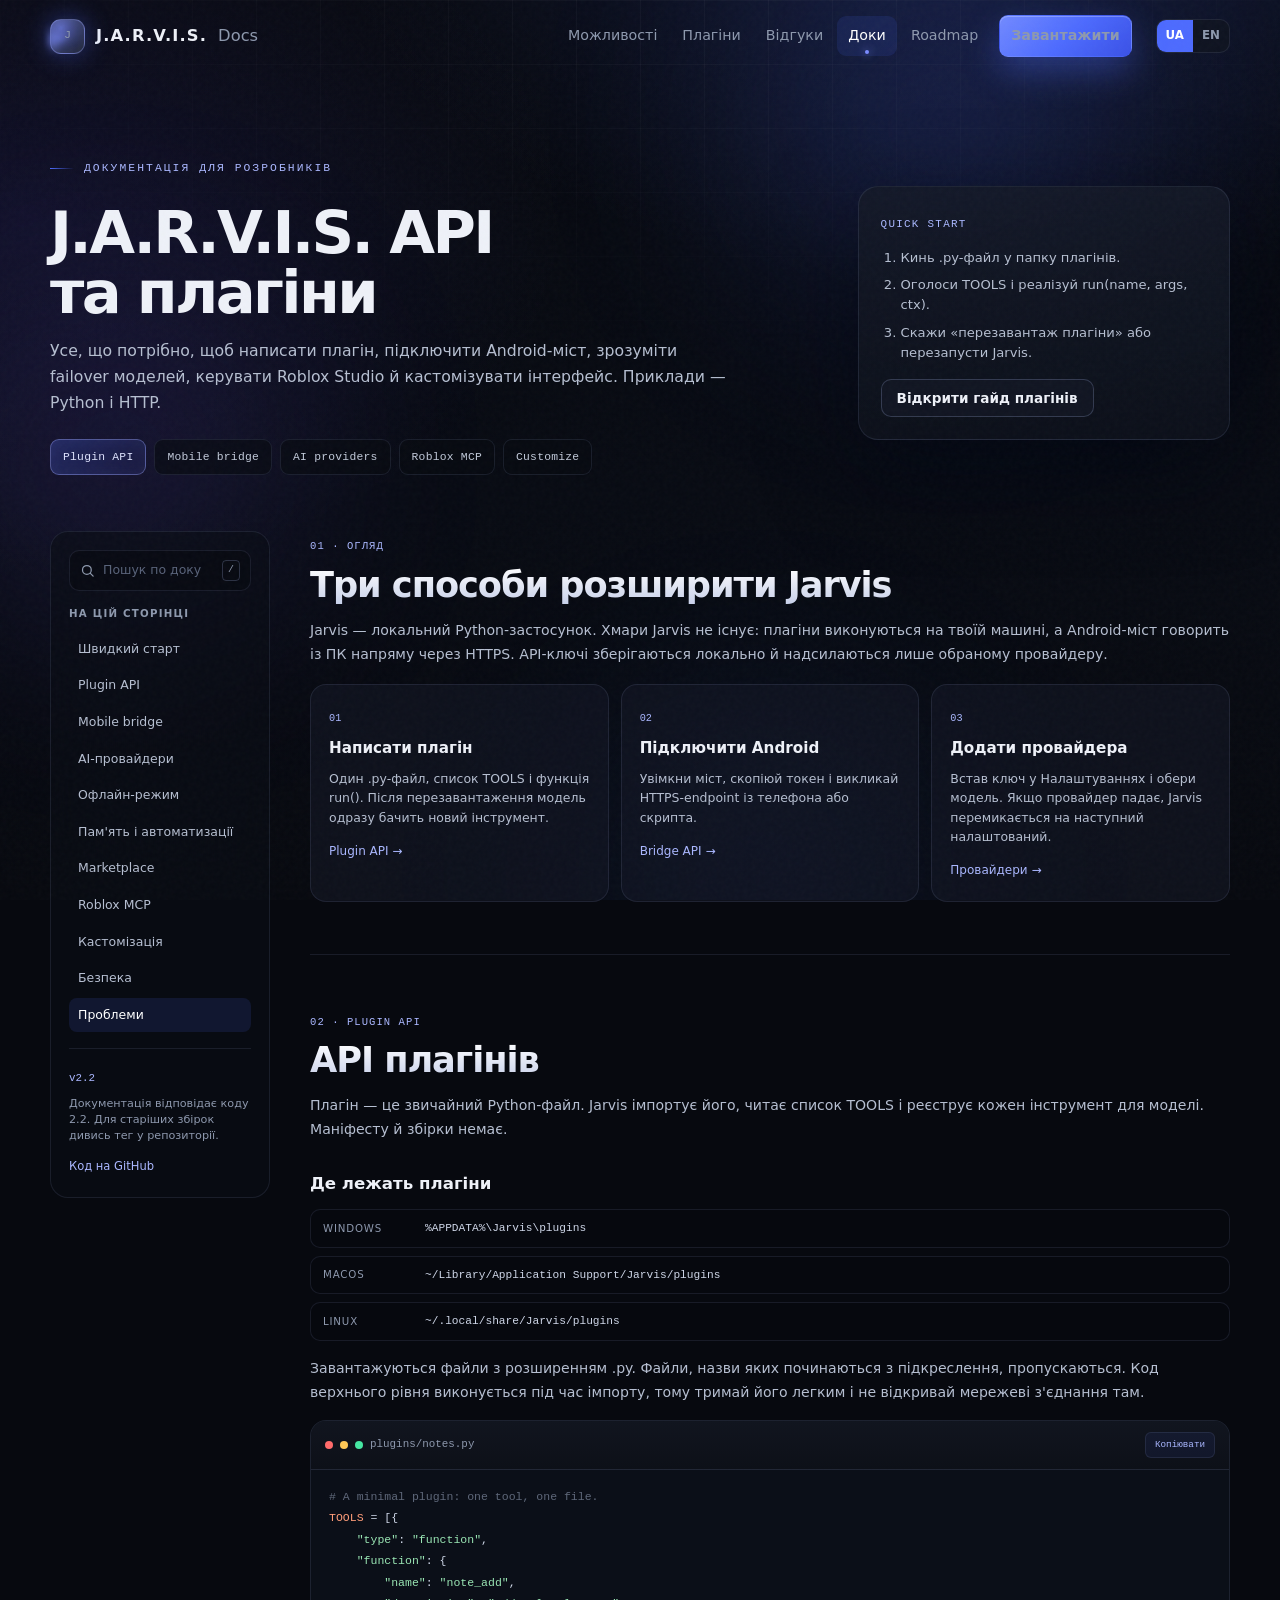
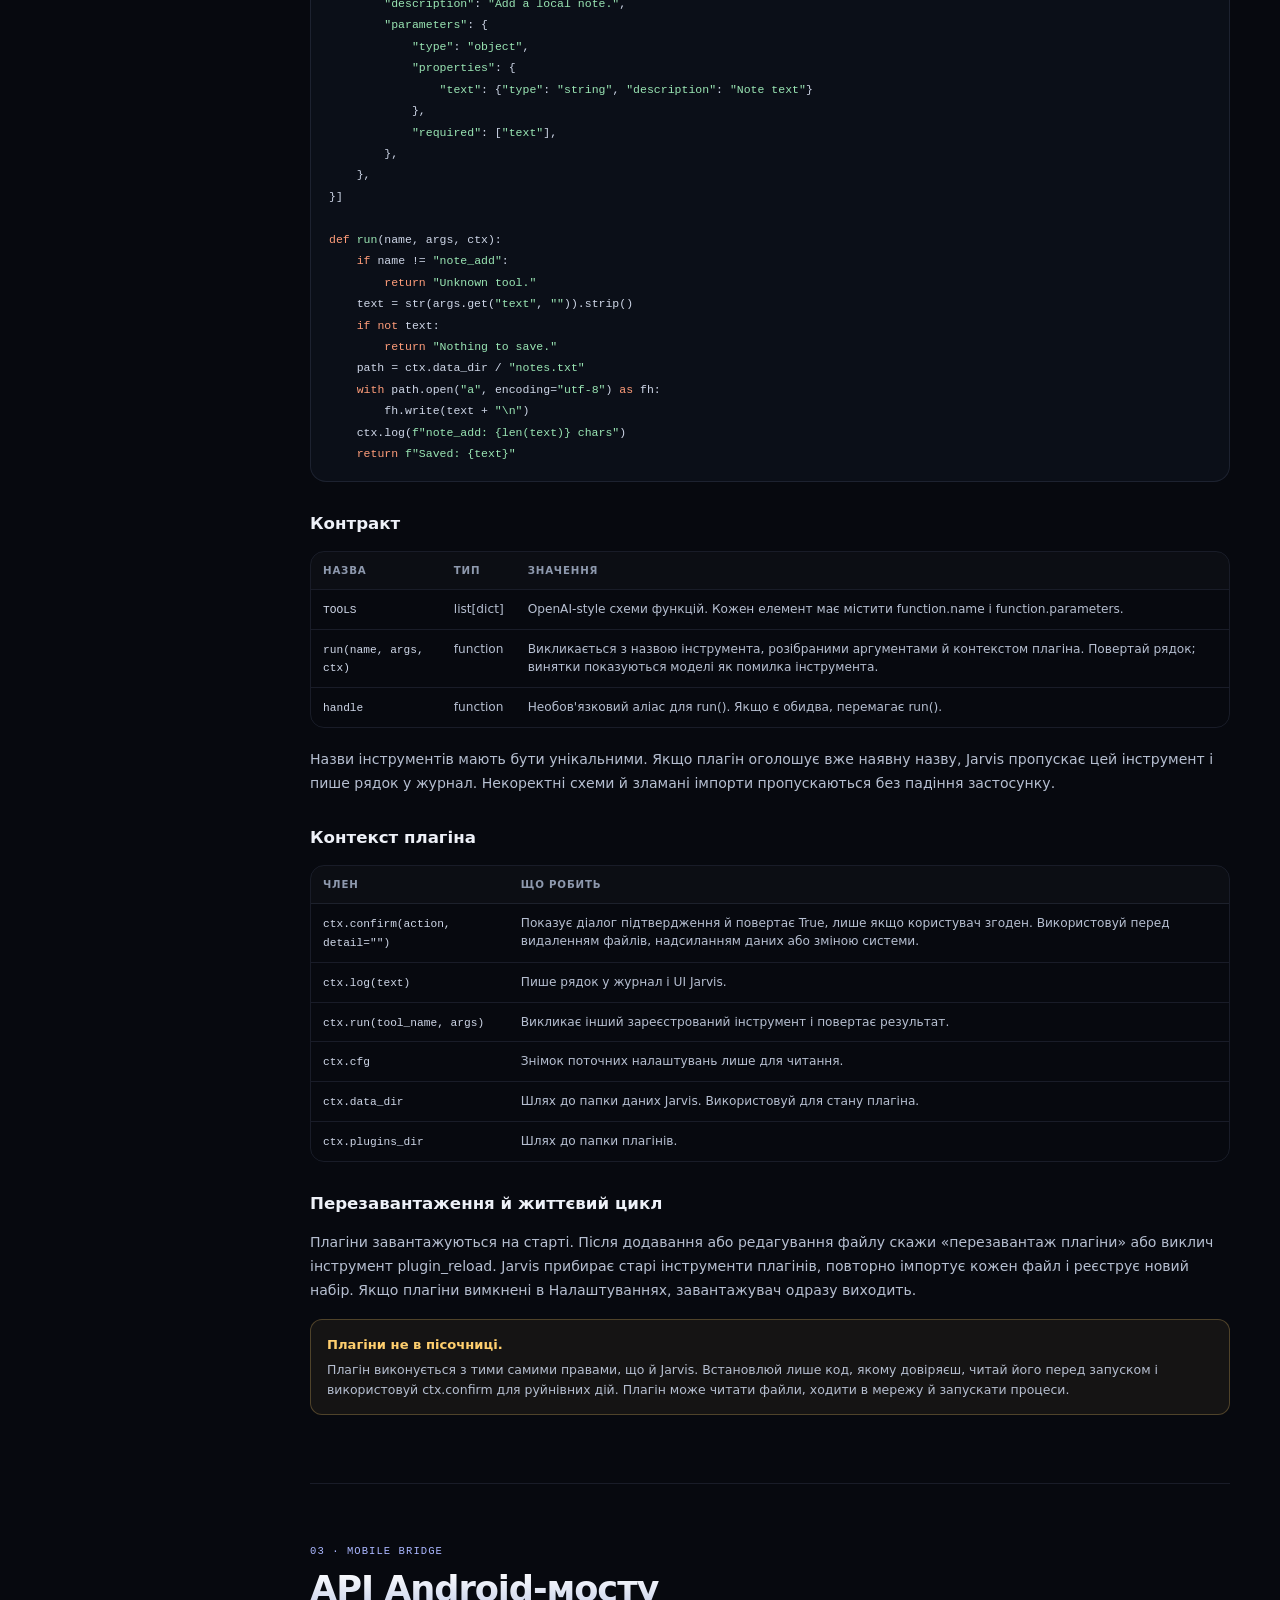
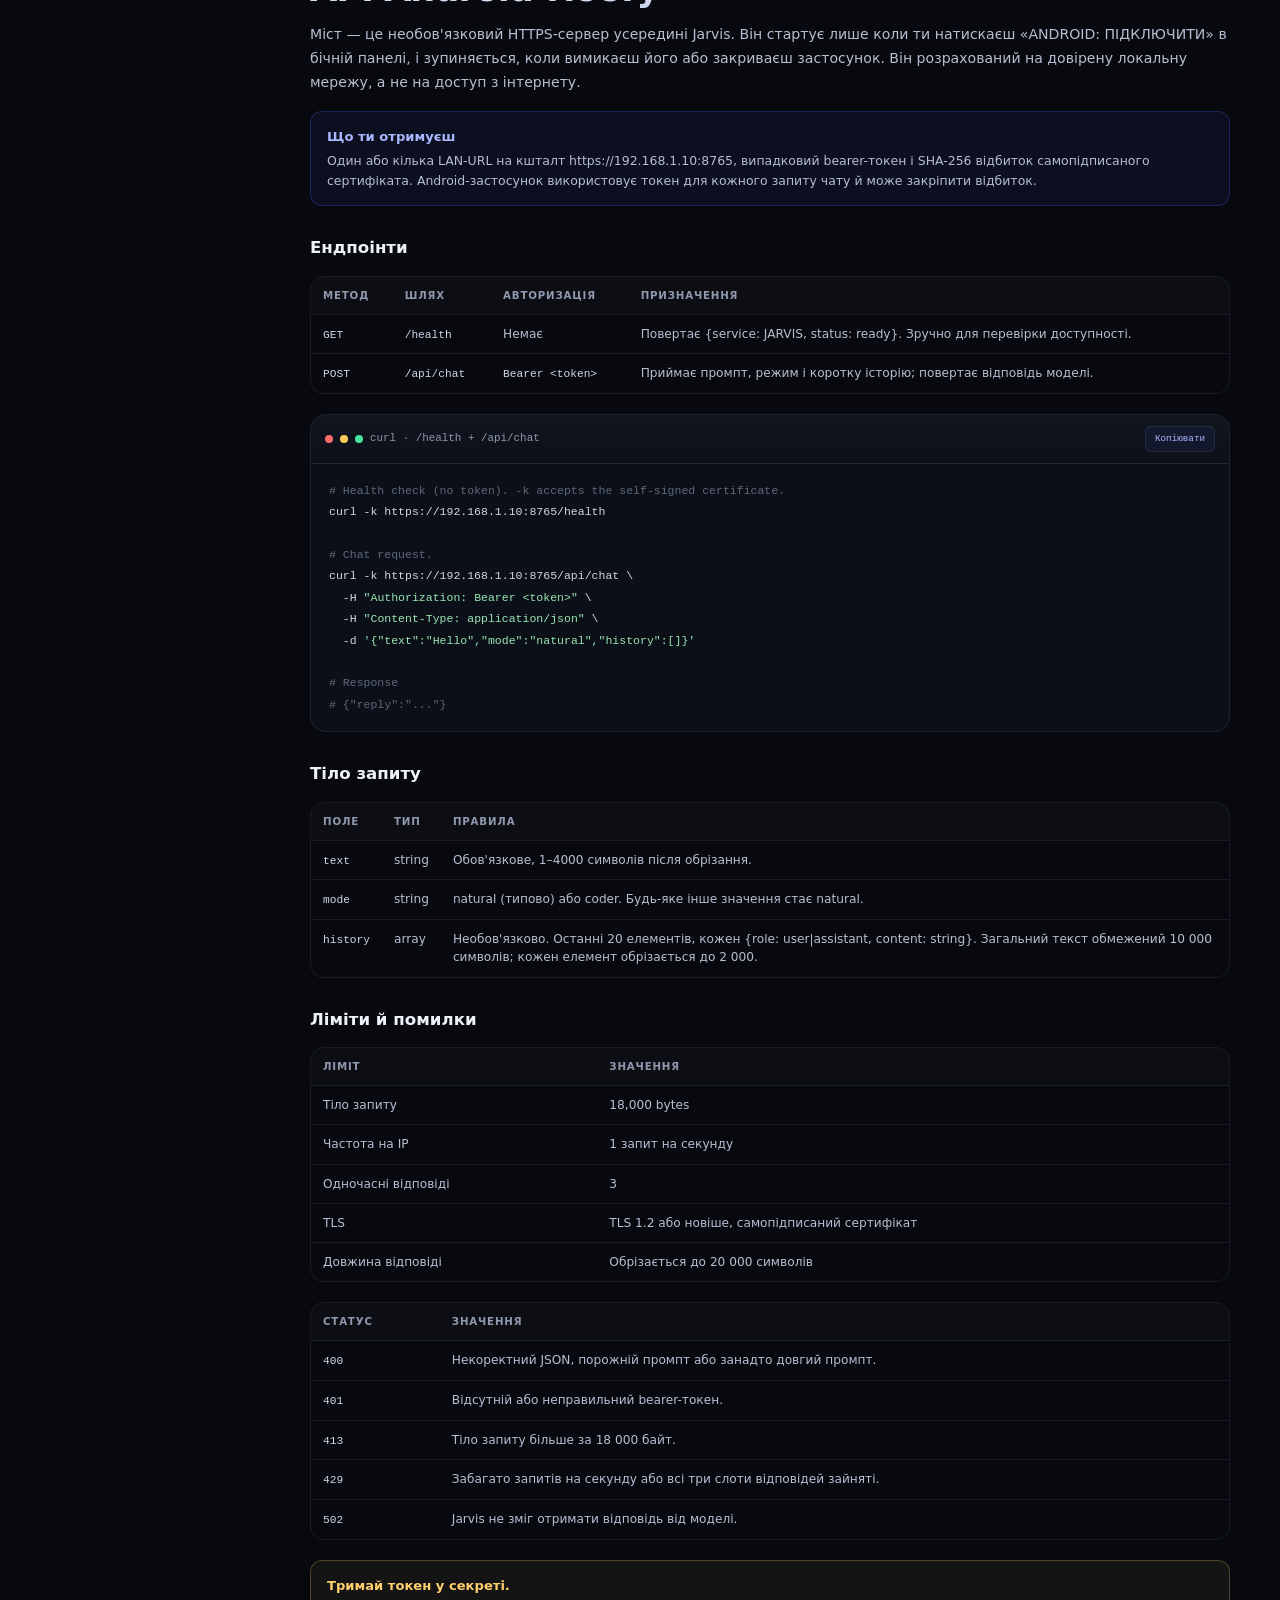
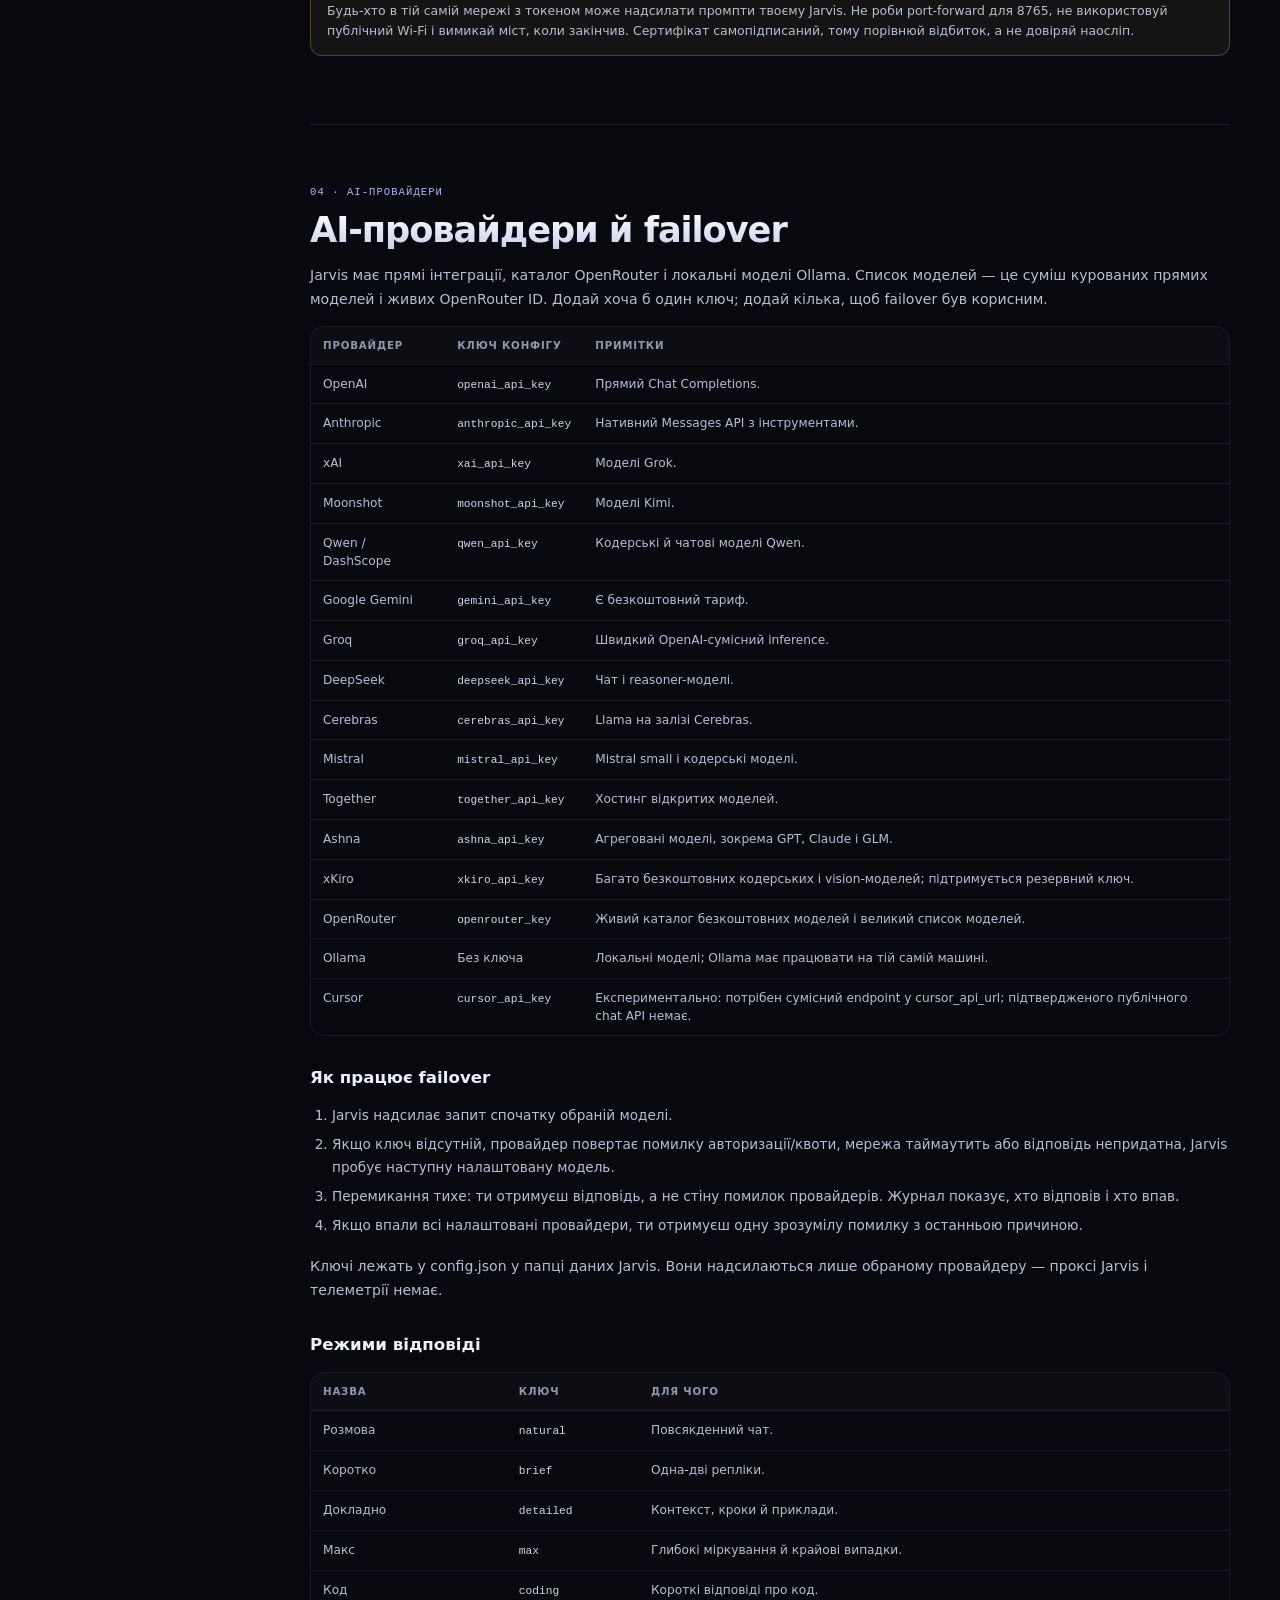
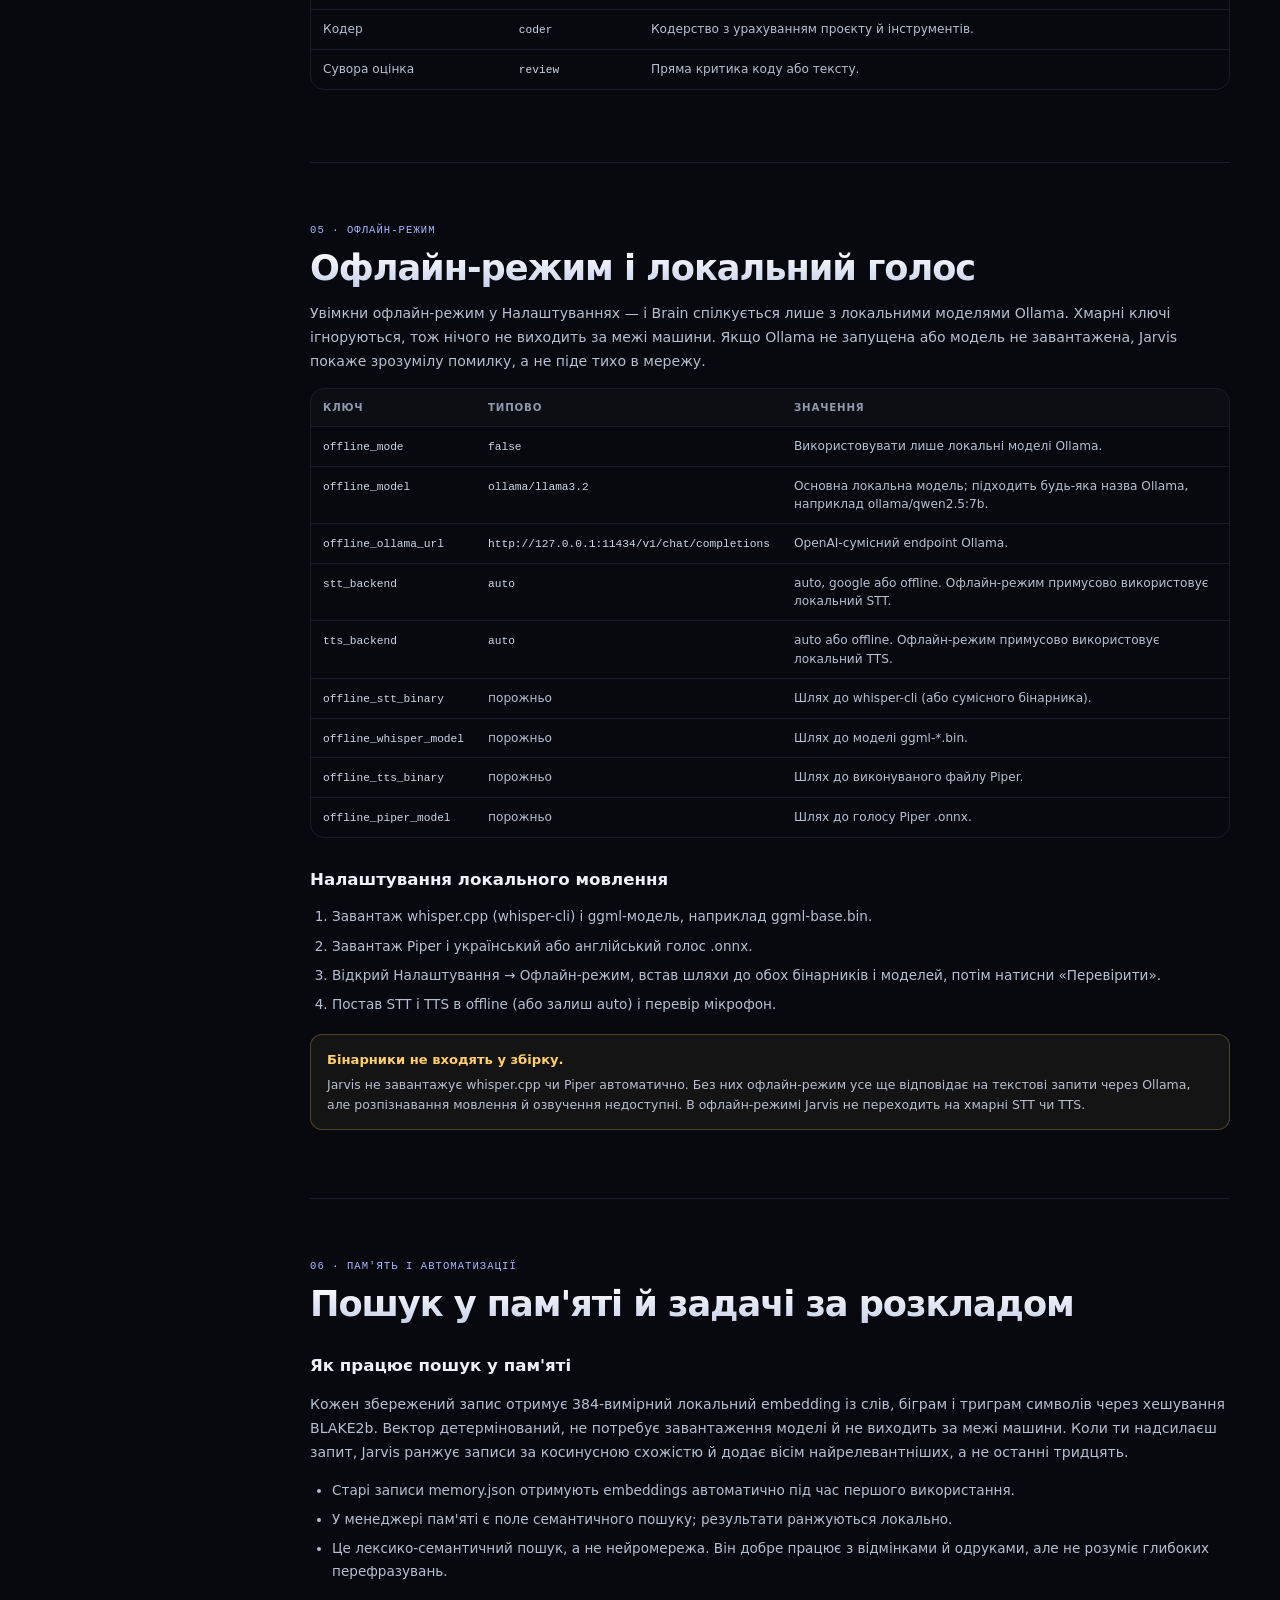
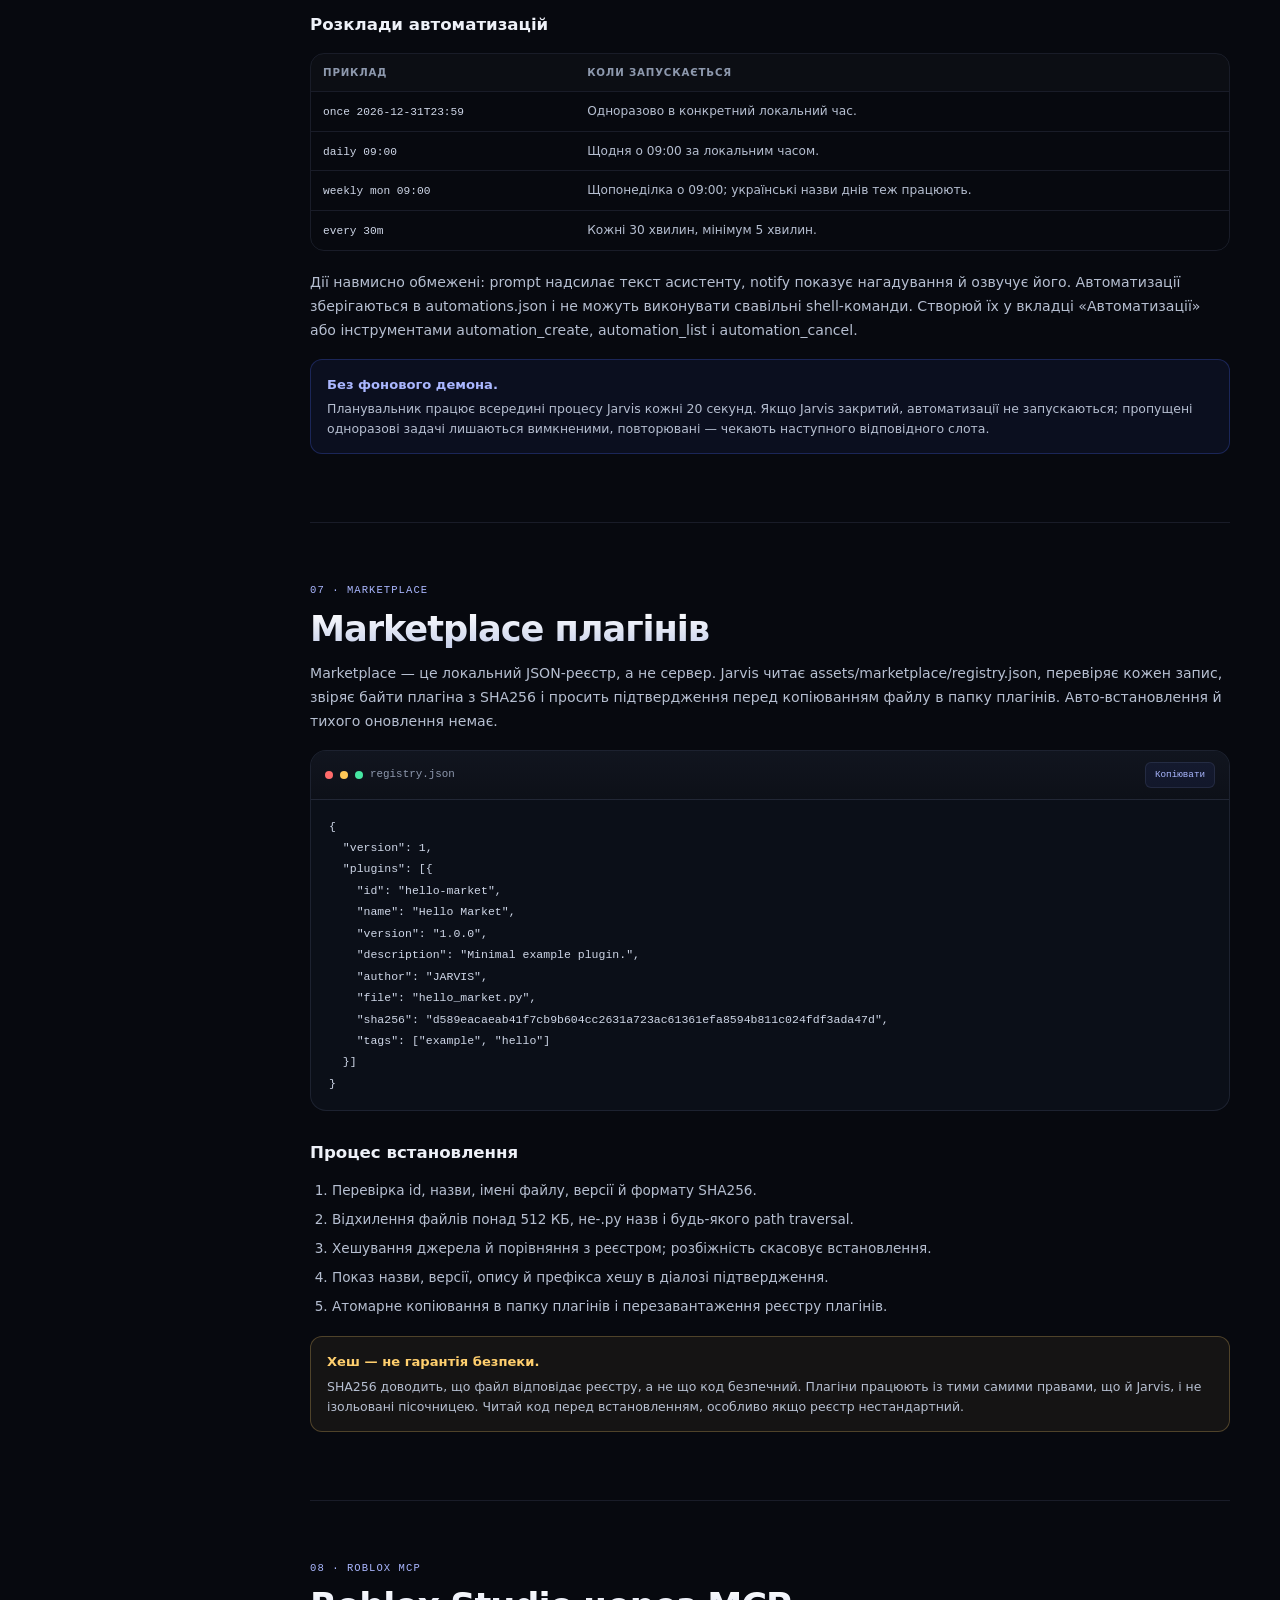
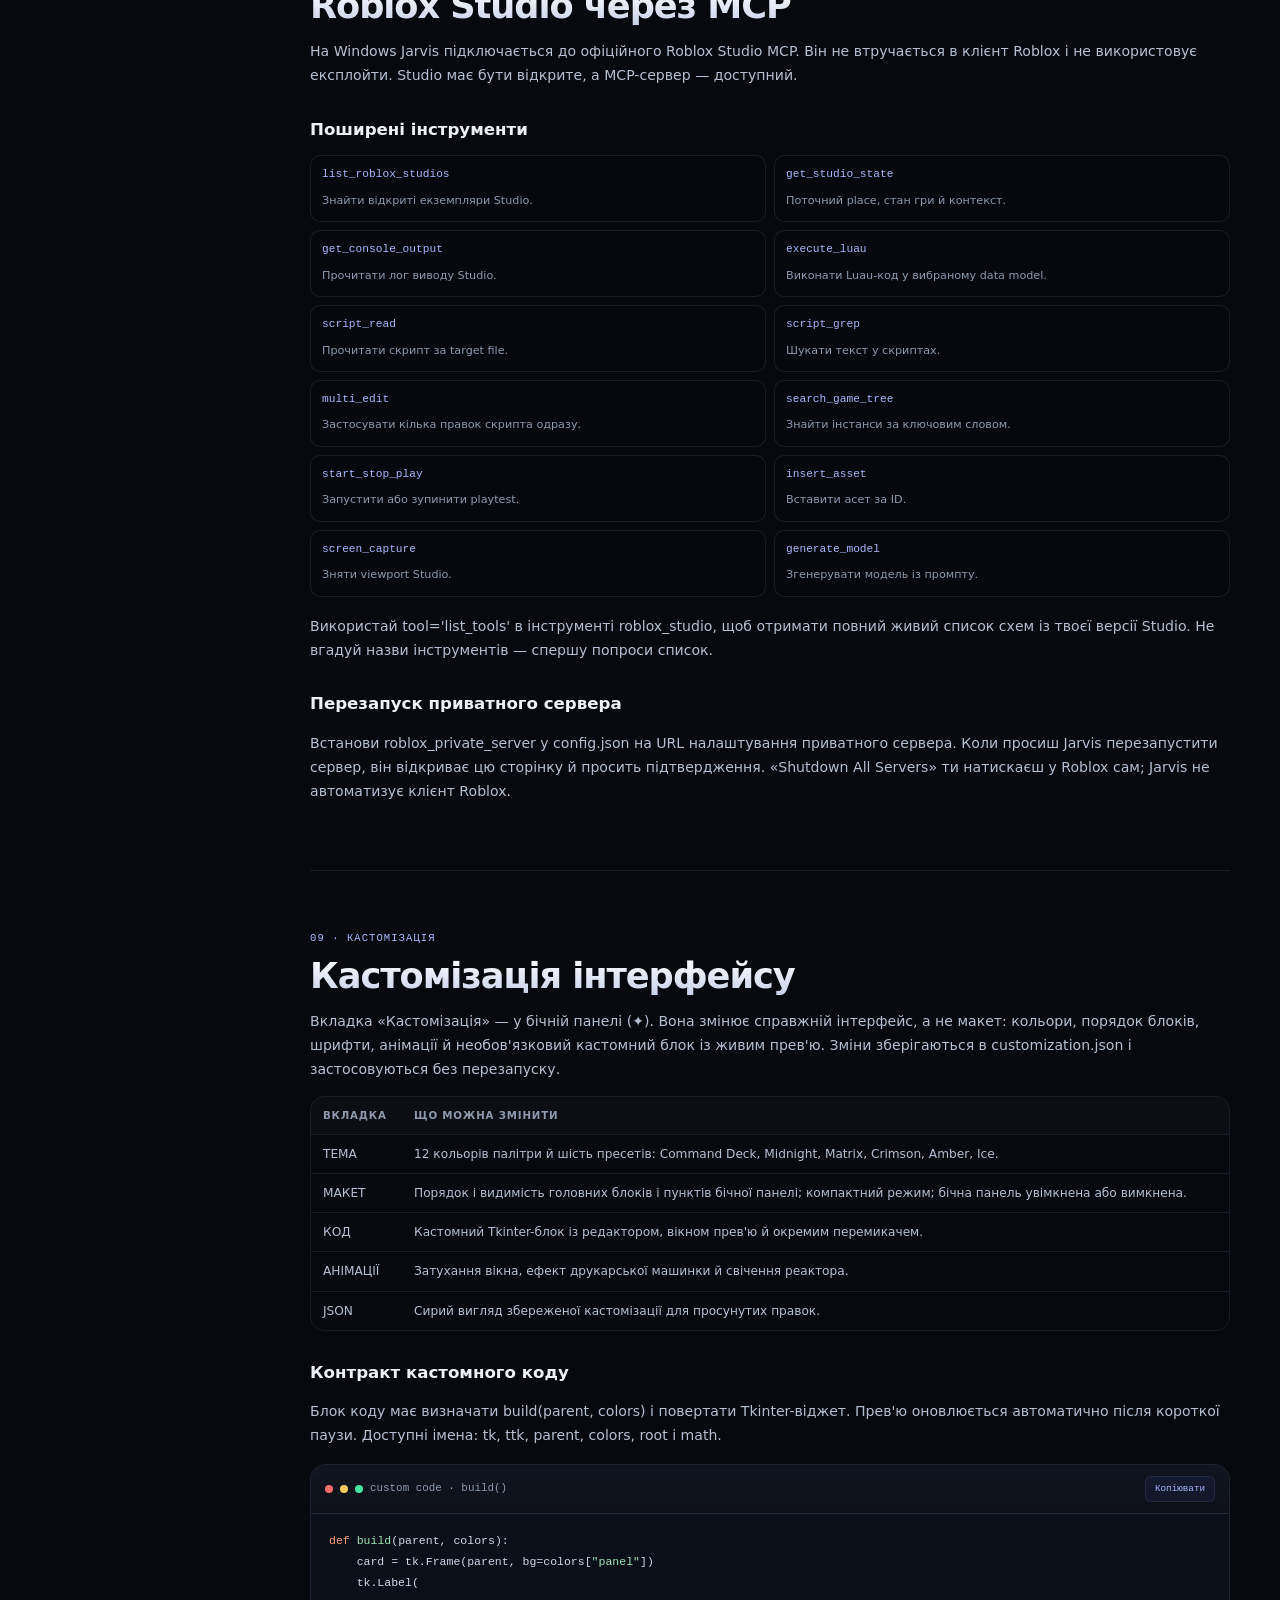
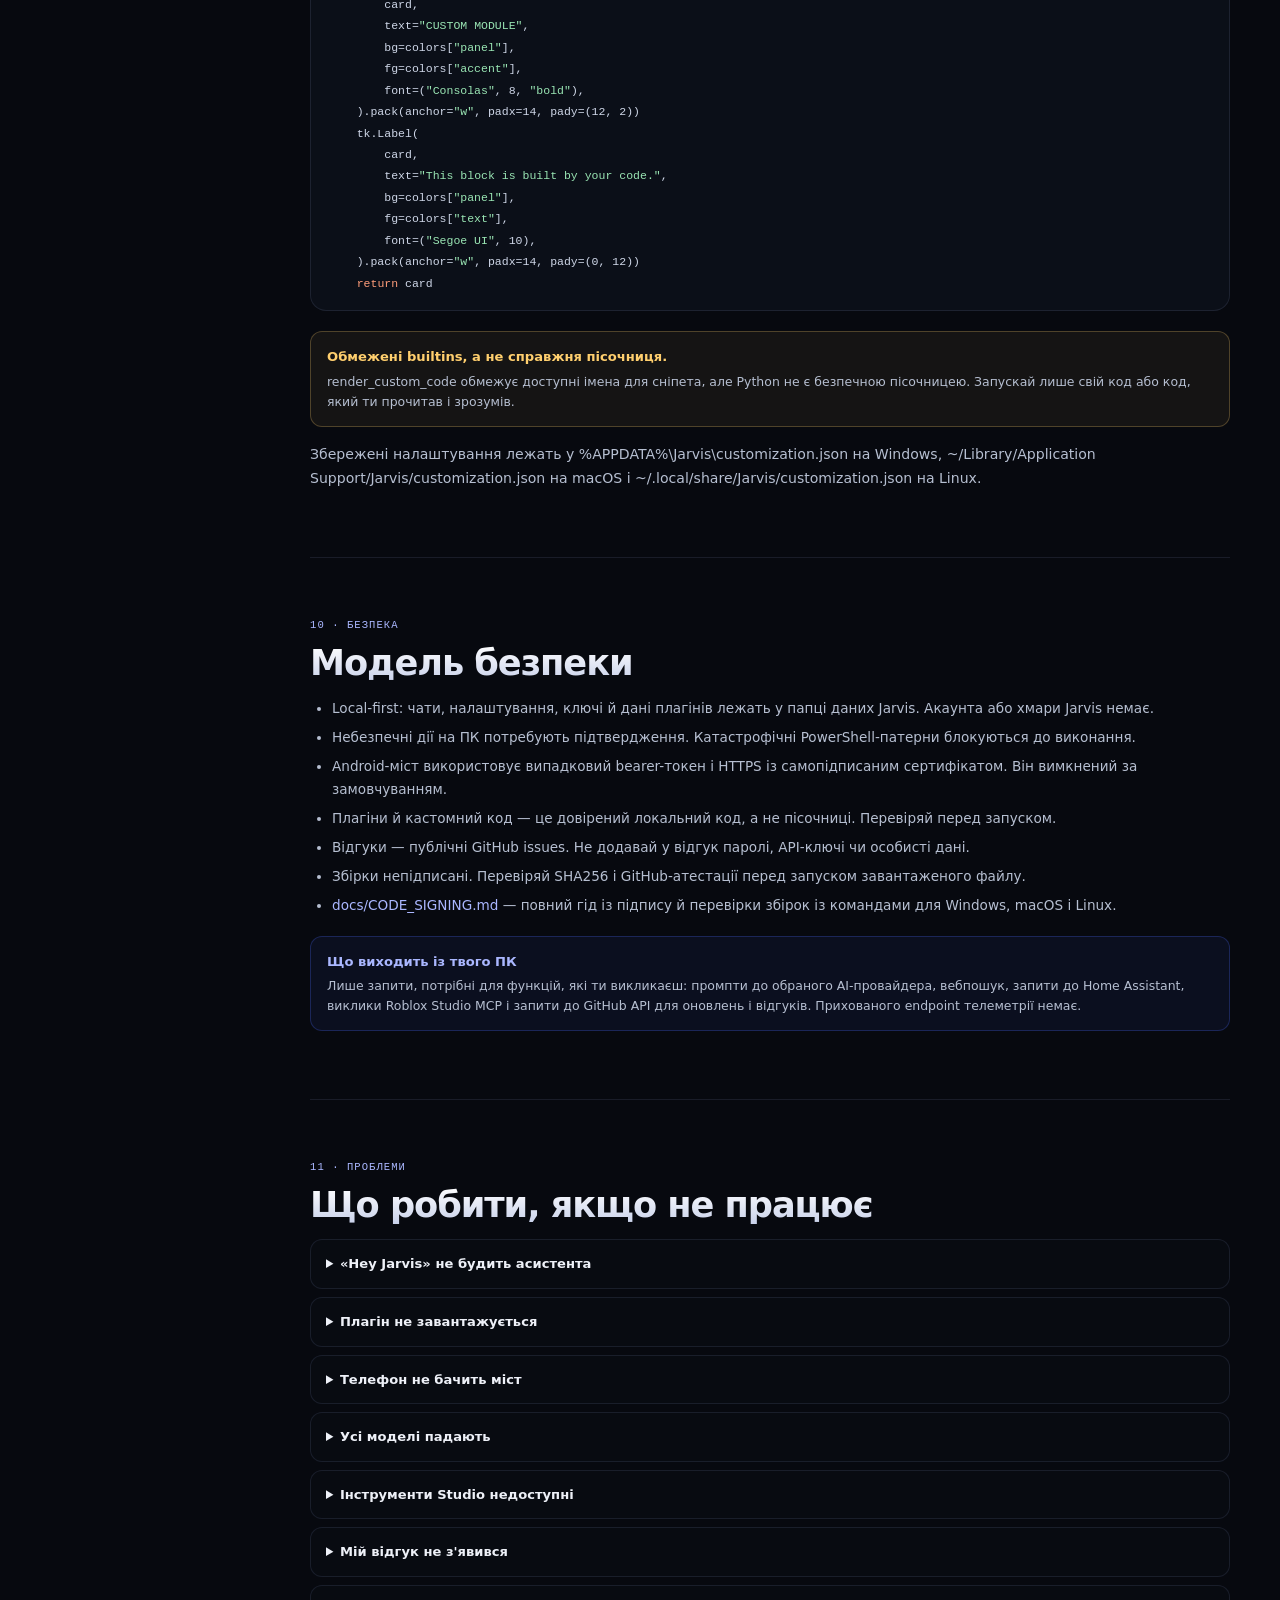
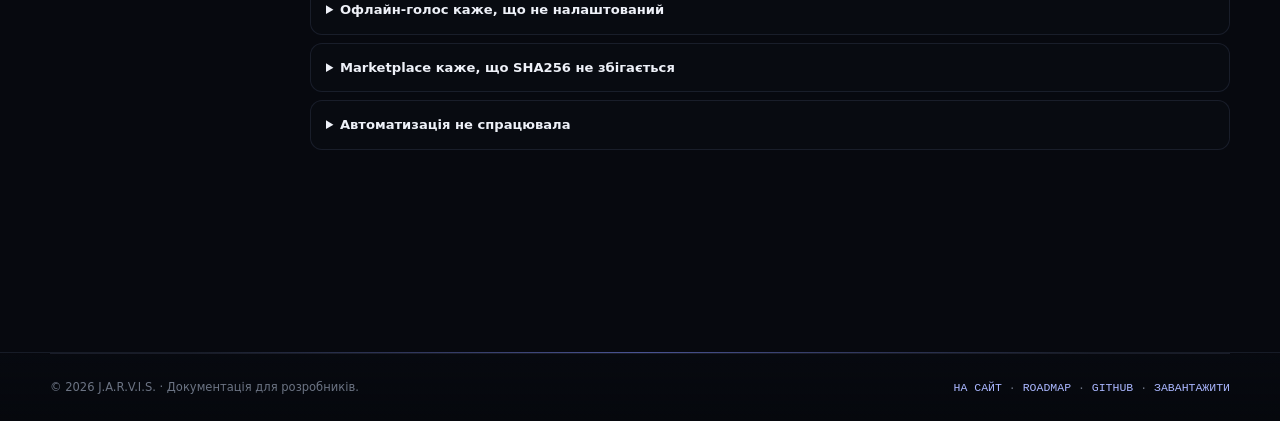
==== commit 3258ae88: "Batch 2: offline mode, memory embeddings, automations and marketplace Adds local whisper.cpp/Piper v" ====
--- a/website/docs.html
+++ b/website/docs.html
@@ -98,6 +98,9 @@
         <a href="#plugins" data-en="Plugin API">Plugin API</a>
         <a href="#bridge" data-en="Mobile bridge">Mobile bridge</a>
         <a href="#providers" data-en="AI providers">AI-провайдери</a>
+        <a href="#offline" data-en="Offline mode">Офлайн-режим</a>
+        <a href="#automations" data-en="Memory &amp; automations">Пам'ять і автоматизації</a>
+        <a href="#marketplace" data-en="Marketplace">Marketplace</a>
         <a href="#roblox" data-en="Roblox MCP">Roblox MCP</a>
         <a href="#customize" data-en="Customize">Кастомізація</a>
         <a href="#security" data-en="Security">Безпека</a>
@@ -359,8 +362,114 @@
         </div>
       </section>
 
+      <section id="offline" class="docs-section">
+        <span class="docs-kicker" data-en="05 · Offline mode">05 · Офлайн-режим</span>
+        <h2 data-en="Offline mode and local voice">Офлайн-режим і локальний голос</h2>
+        <p data-en="Enable offline mode in Settings and Brain talks only to local Ollama models. Cloud provider keys are ignored, so nothing leaves your machine. If Ollama is not running or the model is not pulled, Jarvis shows a clear error instead of silently going online.">Увімкни офлайн-режим у Налаштуваннях — і Brain спілкується лише з локальними моделями Ollama. Хмарні ключі ігноруються, тож нічого не виходить за межі машини. Якщо Ollama не запущена або модель не завантажена, Jarvis покаже зрозумілу помилку, а не піде тихо в мережу.</p>
+
+        <div class="docs-table-wrap">
+          <table class="docs-table">
+            <thead><tr><th data-en="Key">Ключ</th><th data-en="Default">Типово</th><th data-en="Meaning">Значення</th></tr></thead>
+            <tbody>
+              <tr><td><code>offline_mode</code></td><td><code>false</code></td><td data-en="Use only local Ollama models.">Використовувати лише локальні моделі Ollama.</td></tr>
+              <tr><td><code>offline_model</code></td><td><code>ollama/llama3.2</code></td><td data-en="Primary local model; any Ollama name works, e.g. ollama/qwen2.5:7b.">Основна локальна модель; підходить будь-яка назва Ollama, наприклад ollama/qwen2.5:7b.</td></tr>
+              <tr><td><code>offline_ollama_url</code></td><td><code>http://127.0.0.1:11434/v1/chat/completions</code></td><td data-en="Ollama OpenAI-compatible endpoint.">OpenAI-сумісний endpoint Ollama.</td></tr>
+              <tr><td><code>stt_backend</code></td><td><code>auto</code></td><td data-en="auto, google or offline. Offline mode forces local STT.">auto, google або offline. Офлайн-режим примусово використовує локальний STT.</td></tr>
+              <tr><td><code>tts_backend</code></td><td><code>auto</code></td><td data-en="auto or offline. Offline mode forces local TTS.">auto або offline. Офлайн-режим примусово використовує локальний TTS.</td></tr>
+              <tr><td><code>offline_stt_binary</code></td><td data-en="empty">порожньо</td><td data-en="Path to whisper-cli (or a compatible binary).">Шлях до whisper-cli (або сумісного бінарника).</td></tr>
+              <tr><td><code>offline_whisper_model</code></td><td data-en="empty">порожньо</td><td data-en="Path to a ggml-*.bin model.">Шлях до моделі ggml-*.bin.</td></tr>
+              <tr><td><code>offline_tts_binary</code></td><td data-en="empty">порожньо</td><td data-en="Path to the Piper executable.">Шлях до виконуваного файлу Piper.</td></tr>
+              <tr><td><code>offline_piper_model</code></td><td data-en="empty">порожньо</td><td data-en="Path to a Piper .onnx voice.">Шлях до голосу Piper .onnx.</td></tr>
+            </tbody>
+          </table>
+        </div>
+
+        <h3 data-en="Setting up local speech">Налаштування локального мовлення</h3>
+        <ol class="docs-list">
+          <li data-en="Download whisper.cpp (whisper-cli) and a ggml model, for example ggml-base.bin.">Завантаж whisper.cpp (whisper-cli) і ggml-модель, наприклад ggml-base.bin.</li>
+          <li data-en="Download Piper and a Ukrainian or English .onnx voice.">Завантаж Piper і український або англійський голос .onnx.</li>
+          <li data-en="Open Settings → Offline mode, paste both binary paths and both model paths, then press «Перевірити».">Відкрий Налаштування → Офлайн-режим, встав шляхи до обох бінарників і моделей, потім натисни «Перевірити».</li>
+          <li data-en="Set STT and TTS to offline (or leave auto) and test the microphone.">Постав STT і TTS в offline (або залиш auto) і перевір мікрофон.</li>
+        </ol>
+        <div class="docs-callout warning">
+          <strong data-en="Binaries are not bundled.">Бінарники не входять у збірку.</strong>
+          <p data-en="Jarvis does not download whisper.cpp or Piper automatically. Without them offline mode still answers text prompts through Ollama, but speech recognition and voice output are unavailable. In offline mode Jarvis never falls back to cloud STT or TTS.">Jarvis не завантажує whisper.cpp чи Piper автоматично. Без них офлайн-режим усе ще відповідає на текстові запити через Ollama, але розпізнавання мовлення й озвучення недоступні. В офлайн-режимі Jarvis не переходить на хмарні STT чи TTS.</p>
+        </div>
+      </section>
+
+      <section id="automations" class="docs-section">
+        <span class="docs-kicker" data-en="06 · Memory &amp; automations">06 · Пам'ять і автоматизації</span>
+        <h2 data-en="Memory search and scheduled tasks">Пошук у пам'яті й задачі за розкладом</h2>
+
+        <h3 data-en="How memory retrieval works">Як працює пошук у пам'яті</h3>
+        <p data-en="Every saved memory gets a 384-dimensional local embedding built from words, word bigrams and character trigrams with BLAKE2b hashing. The vector is deterministic, needs no model download and never leaves the machine. When you send a prompt, Jarvis ranks memories by cosine similarity and injects the eight most relevant records, not the last thirty.">Кожен збережений запис отримує 384-вимірний локальний embedding із слів, біграм і триграм символів через хешування BLAKE2b. Вектор детермінований, не потребує завантаження моделі й не виходить за межі машини. Коли ти надсилаєш запит, Jarvis ранжує записи за косинусною схожістю й додає вісім найрелевантніших, а не останні тридцять.</p>
+        <ul class="docs-list">
+          <li data-en="Old memory.json records get embeddings automatically on first use.">Старі записи memory.json отримують embeddings автоматично під час першого використання.</li>
+          <li data-en="The memory manager has a semantic search field; results are ranked locally.">У менеджері пам'яті є поле семантичного пошуку; результати ранжуються локально.</li>
+          <li data-en="This is lexical-semantic retrieval, not a neural model. It handles inflections and typos well but does not understand deep paraphrases.">Це лексико-семантичний пошук, а не нейромережа. Він добре працює з відмінками й одруками, але не розуміє глибоких перефразувань.</li>
+        </ul>
+
+        <h3 data-en="Automation schedules">Розклади автоматизацій</h3>
+        <div class="docs-table-wrap">
+          <table class="docs-table">
+            <thead><tr><th data-en="Example">Приклад</th><th data-en="When it runs">Коли запускається</th></tr></thead>
+            <tbody>
+              <tr><td><code>once 2026-12-31T23:59</code></td><td data-en="Once at a specific local time.">Одноразово в конкретний локальний час.</td></tr>
+              <tr><td><code>daily 09:00</code></td><td data-en="Every day at 09:00 local time.">Щодня о 09:00 за локальним часом.</td></tr>
+              <tr><td><code>weekly mon 09:00</code></td><td data-en="Every Monday at 09:00; Ukrainian day names work too.">Щопонеділка о 09:00; українські назви днів теж працюють.</td></tr>
+              <tr><td><code>every 30m</code></td><td data-en="Every 30 minutes, minimum 5 minutes.">Кожні 30 хвилин, мінімум 5 хвилин.</td></tr>
+            </tbody>
+          </table>
+        </div>
+        <p data-en="Actions are deliberately limited: prompt sends text to the assistant when due, notify shows a reminder and speaks it. Automations are stored in automations.json and cannot execute arbitrary shell commands. Create them with the Automations tab or the automation_create, automation_list and automation_cancel tools.">Дії навмисно обмежені: prompt надсилає текст асистенту, notify показує нагадування й озвучує його. Автоматизації зберігаються в automations.json і не можуть виконувати свавільні shell-команди. Створюй їх у вкладці «Автоматизації» або інструментами automation_create, automation_list і automation_cancel.</p>
+        <div class="docs-callout">
+          <strong data-en="No background daemon.">Без фонового демона.</strong>
+          <p data-en="The scheduler runs inside the Jarvis process every 20 seconds. If Jarvis is closed, automations do not fire; missed one-off tasks stay disabled, recurring tasks resume on the next matching slot.">Планувальник працює всередині процесу Jarvis кожні 20 секунд. Якщо Jarvis закритий, автоматизації не запускаються; пропущені одноразові задачі лишаються вимкненими, повторювані — чекають наступного відповідного слота.</p>
+        </div>
+      </section>
+
+      <section id="marketplace" class="docs-section">
+        <span class="docs-kicker" data-en="07 · Marketplace">07 · Marketplace</span>
+        <h2 data-en="Plugin marketplace">Marketplace плагінів</h2>
+        <p data-en="The marketplace is a local JSON registry, not a server. Jarvis reads assets/marketplace/registry.json, validates every entry, verifies the plugin bytes against SHA256 and asks for confirmation before copying the file into your plugins folder. There is no auto-install and no silent update.">Marketplace — це локальний JSON-реєстр, а не сервер. Jarvis читає assets/marketplace/registry.json, перевіряє кожен запис, звіряє байти плагіна з SHA256 і просить підтвердження перед копіюванням файлу в папку плагінів. Авто-встановлення й тихого оновлення немає.</p>
+
+        <div class="docs-code">
+          <div class="code-head">
+            <span class="frame-dot red"></span><span class="frame-dot yellow"></span><span class="frame-dot green"></span>
+            registry.json
+            <button class="code-copy" type="button" data-copy="marketplaceExample" data-en="Copy">Копіювати</button>
+          </div>
+<pre><code id="marketplaceExample">{
+  "version": 1,
+  "plugins": [{
+    "id": "hello-market",
+    "name": "Hello Market",
+    "version": "1.0.0",
+    "description": "Minimal example plugin.",
+    "author": "JARVIS",
+    "file": "hello_market.py",
+    "sha256": "d589eacaeab41f7cb9b604cc2631a723ac61361efa8594b811c024fdf3ada47d",
+    "tags": ["example", "hello"]
+  }]
+}</code></pre>
+        </div>
+
+        <h3 data-en="Install flow">Процес встановлення</h3>
+        <ol class="docs-list">
+          <li data-en="Validate id, name, file name, version and SHA256 format.">Перевірка id, назви, імені файлу, версії й формату SHA256.</li>
+          <li data-en="Reject files above 512 KB, non-.py names and any path traversal.">Відхилення файлів понад 512 КБ, не-.py назв і будь-якого path traversal.</li>
+          <li data-en="Hash the source and compare it with the registry; a mismatch aborts the install.">Хешування джерела й порівняння з реєстром; розбіжність скасовує встановлення.</li>
+          <li data-en="Show the name, version, description and hash prefix in a confirmation dialog.">Показ назви, версії, опису й префікса хешу в діалозі підтвердження.</li>
+          <li data-en="Copy atomically into the plugins folder and reload the plugin registry.">Атомарне копіювання в папку плагінів і перезавантаження реєстру плагінів.</li>
+        </ol>
+        <div class="docs-callout warning">
+          <strong data-en="A hash is not a safety guarantee.">Хеш — не гарантія безпеки.</strong>
+          <p data-en="SHA256 proves the file matches the registry, not that the code is harmless. Plugins run with the same permissions as Jarvis and are not sandboxed. Read the source before installing, especially plugins from a custom registry.">SHA256 доводить, що файл відповідає реєстру, а не що код безпечний. Плагіни працюють із тими самими правами, що й Jarvis, і не ізольовані пісочницею. Читай код перед встановленням, особливо якщо реєстр нестандартний.</p>
+        </div>
+      </section>
+
       <section id="roblox" class="docs-section">
-        <span class="docs-kicker" data-en="05 · Roblox MCP">05 · Roblox MCP</span>
+        <span class="docs-kicker" data-en="08 · Roblox MCP">08 · Roblox MCP</span>
         <h2 data-en="Roblox Studio through MCP">Roblox Studio через MCP</h2>
         <p data-en="On Windows, Jarvis connects to the official Roblox Studio MCP bridge. It does not inject into the Roblox player and does not use exploits. Studio must be open, and the MCP server must be available.">На Windows Jarvis підключається до офіційного Roblox Studio MCP. Він не втручається в клієнт Roblox і не використовує експлойти. Studio має бути відкрите, а MCP-сервер — доступний.</p>
 
@@ -386,7 +495,7 @@
       </section>
 
       <section id="customize" class="docs-section">
-        <span class="docs-kicker" data-en="06 · Customize">06 · Кастомізація</span>
+        <span class="docs-kicker" data-en="09 · Customize">09 · Кастомізація</span>
         <h2 data-en="Customize the interface">Кастомізація інтерфейсу</h2>
         <p data-en="The Customize tab is in the sidebar (✦). It changes the real interface, not a mock: colors, block order, fonts, animations and an optional custom-code block with a live preview. Changes are saved to customization.json and applied without a restart.">Вкладка «Кастомізація» — у бічній панелі (✦). Вона змінює справжній інтерфейс, а не макет: кольори, порядок блоків, шрифти, анімації й необов'язковий кастомний блок із живим прев'ю. Зміни зберігаються в customization.json і застосовуються без перезапуску.</p>
 
@@ -437,7 +546,7 @@
       </section>
 
       <section id="security" class="docs-section">
-        <span class="docs-kicker" data-en="07 · Security">07 · Безпека</span>
+        <span class="docs-kicker" data-en="10 · Security">10 · Безпека</span>
         <h2 data-en="Security model">Модель безпеки</h2>
         <ul class="docs-list">
           <li data-en="Local-first: chats, settings, keys and plugin data live in the Jarvis data folder. There is no Jarvis account or cloud.">Local-first: чати, налаштування, ключі й дані плагінів лежать у папці даних Jarvis. Акаунта або хмари Jarvis немає.</li>
@@ -455,7 +564,7 @@
       </section>
 
       <section id="troubleshooting" class="docs-section">
-        <span class="docs-kicker" data-en="08 · Troubleshooting">08 · Проблеми</span>
+        <span class="docs-kicker" data-en="11 · Troubleshooting">11 · Проблеми</span>
         <h2 data-en="Troubleshooting">Що робити, якщо не працює</h2>
         <div class="docs-faq">
           <details>
@@ -481,6 +590,18 @@
           <details>
             <summary data-en="My review did not appear">Мій відгук не з'явився</summary>
             <p data-en="The site reads public issues whose body contains the review marker. After submitting the prefilled issue, wait a minute and refresh. GitHub API rate limits can delay the list; the «All reviews on GitHub» link always works.">Сайт читає публічні issues, у тілі яких є маркер відгуку. Після надсилання заповненого issue зачекай хвилину й онови сторінку. Ліміти GitHub API можуть затримати список; посилання «Усі відгуки на GitHub» працює завжди.</p>
+          </details>
+          <details>
+            <summary data-en="Offline voice says it is not configured">Офлайн-голос каже, що не налаштований</summary>
+            <p data-en="Open Settings → Offline mode and check both binary paths and both model paths. whisper-cli needs a ggml-*.bin model; Piper needs an .onnx voice. Press «Перевірити» to see what was found. Jarvis does not bundle or download these files. In offline mode it will not fall back to cloud speech services.">Відкрий Налаштування → Офлайн-режим і перевір обидва шляхи до бінарників і обидва шляхи до моделей. whisper-cli потребує моделі ggml-*.bin; Piper — голосу .onnx. Натисни «Перевірити», щоб побачити, що знайдено. Jarvis не включає й не завантажує ці файли. В офлайн-режимі він не переходить на хмарні мовленнєві сервіси.</p>
+          </details>
+          <details>
+            <summary data-en="Marketplace says SHA256 does not match">Marketplace каже, що SHA256 не збігається</summary>
+            <p data-en="The plugin file was edited after the registry was generated, or the registry is stale. Do not bypass the check. Regenerate the hash from the exact file and update registry.json, or reinstall the original file. A mismatch means the bytes you are about to run are not the bytes that were reviewed.">Файл плагіна відредагували після генерації реєстру або реєстр застарів. Не обходь перевірку. Перегенеруй хеш із точного файлу й онови registry.json або перевстанови оригінальний файл. Розбіжність означає, що байти, які ти збираєшся запустити, не ті, що переглядали.</p>
+          </details>
+          <details>
+            <summary data-en="An automation did not fire">Автоматизація не спрацювала</summary>
+            <p data-en="Automations run only while Jarvis is open; there is no background service. Check that the task is enabled, the schedule is in the future and the next run time is shown in the Automations tab. One-off tasks in the past stay disabled. Recurring tasks resume at the next matching slot.">Автоматизації працюють лише коли Jarvis відкритий; фонового сервісу немає. Перевір, що задача ввімкнена, розклад у майбутньому, а наступний запуск видно у вкладці «Автоматизації». Одноразові задачі в минулому лишаються вимкненими. Повторювані — чекають наступного відповідного слота.</p>
           </details>
         </div>
       </section>
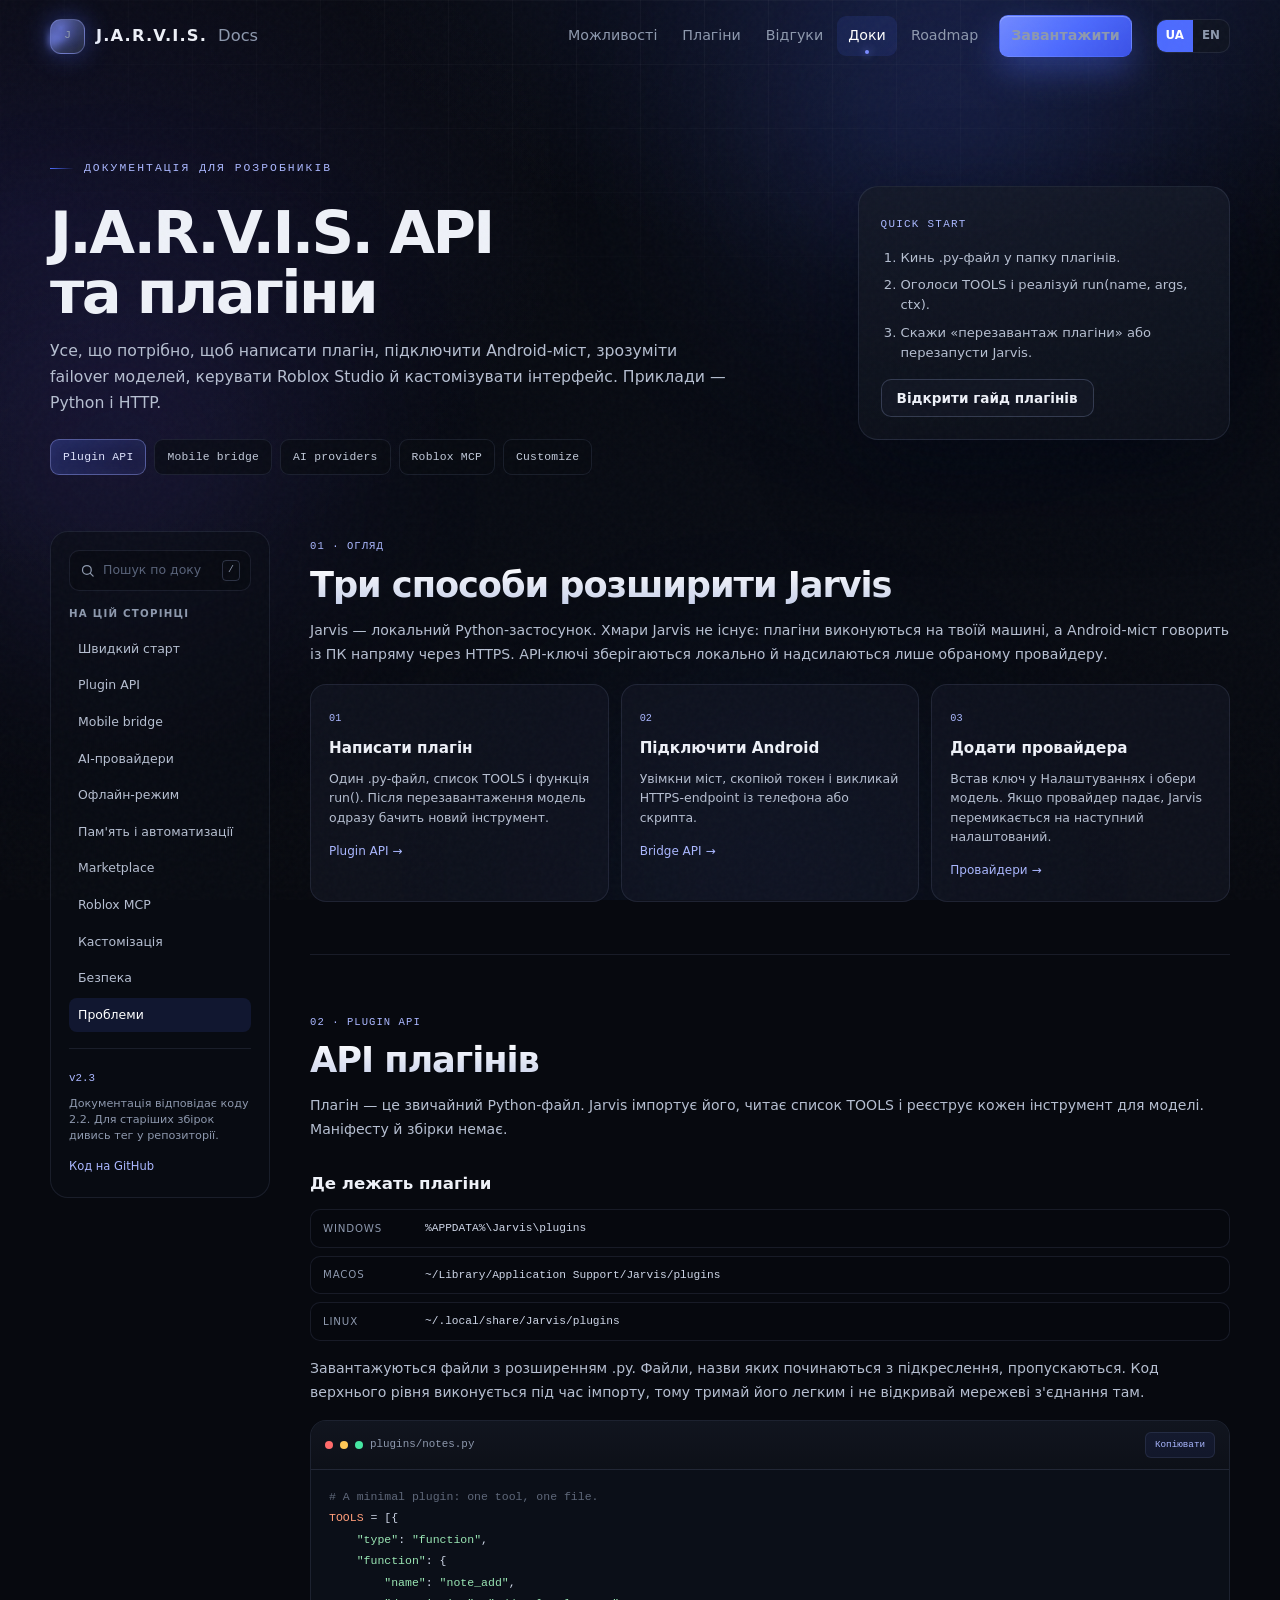
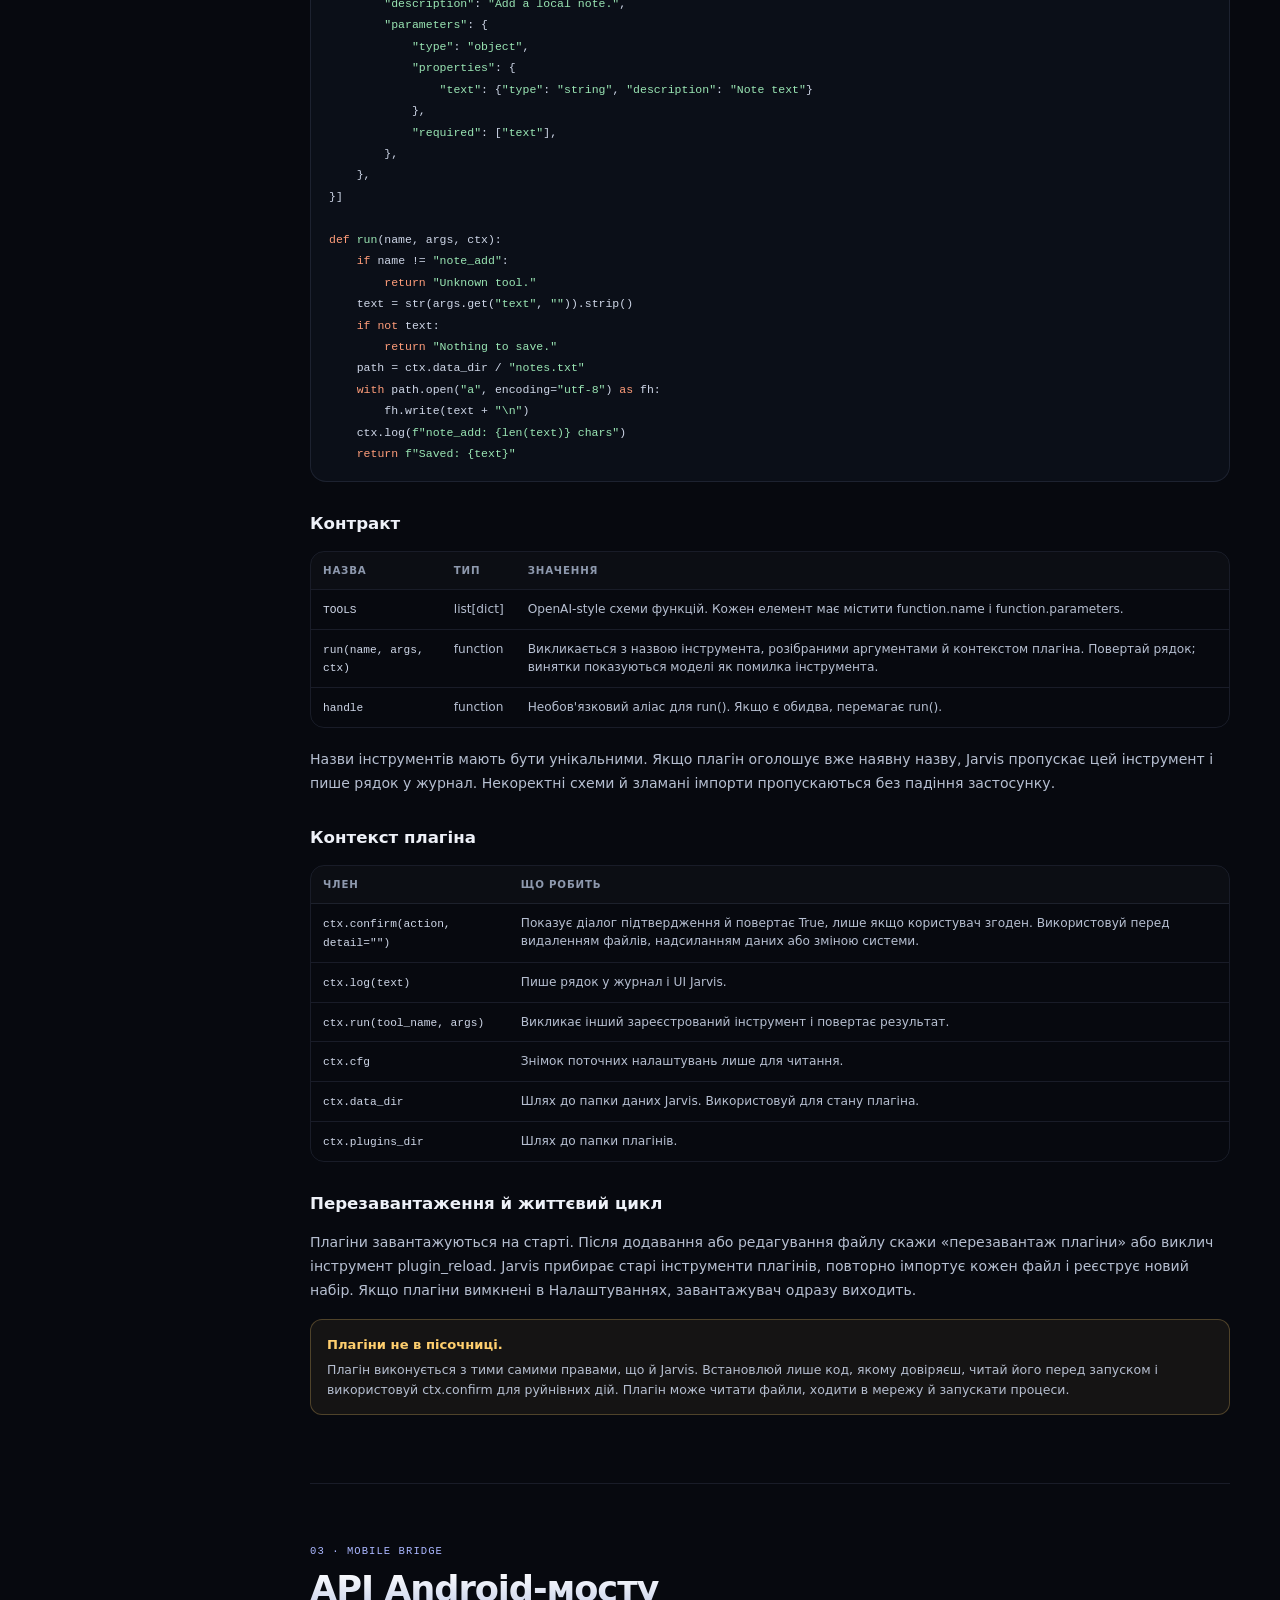
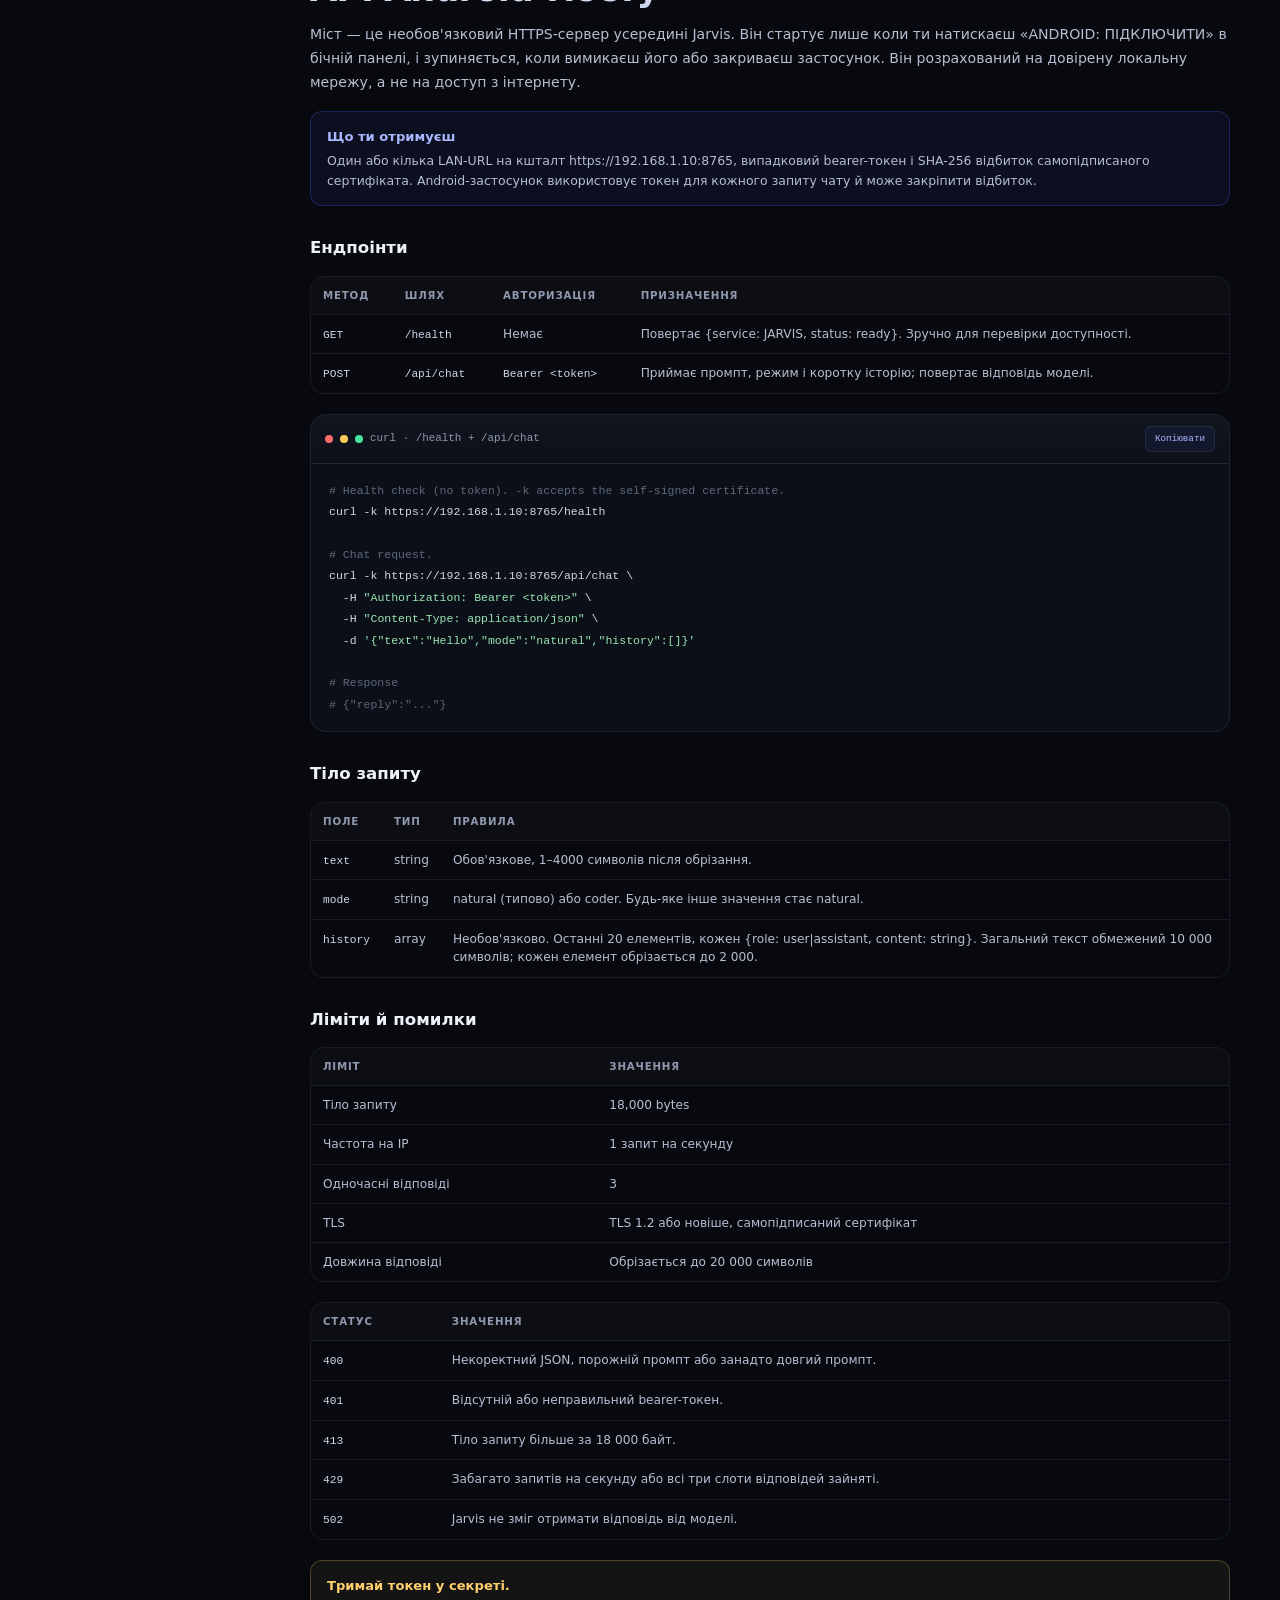
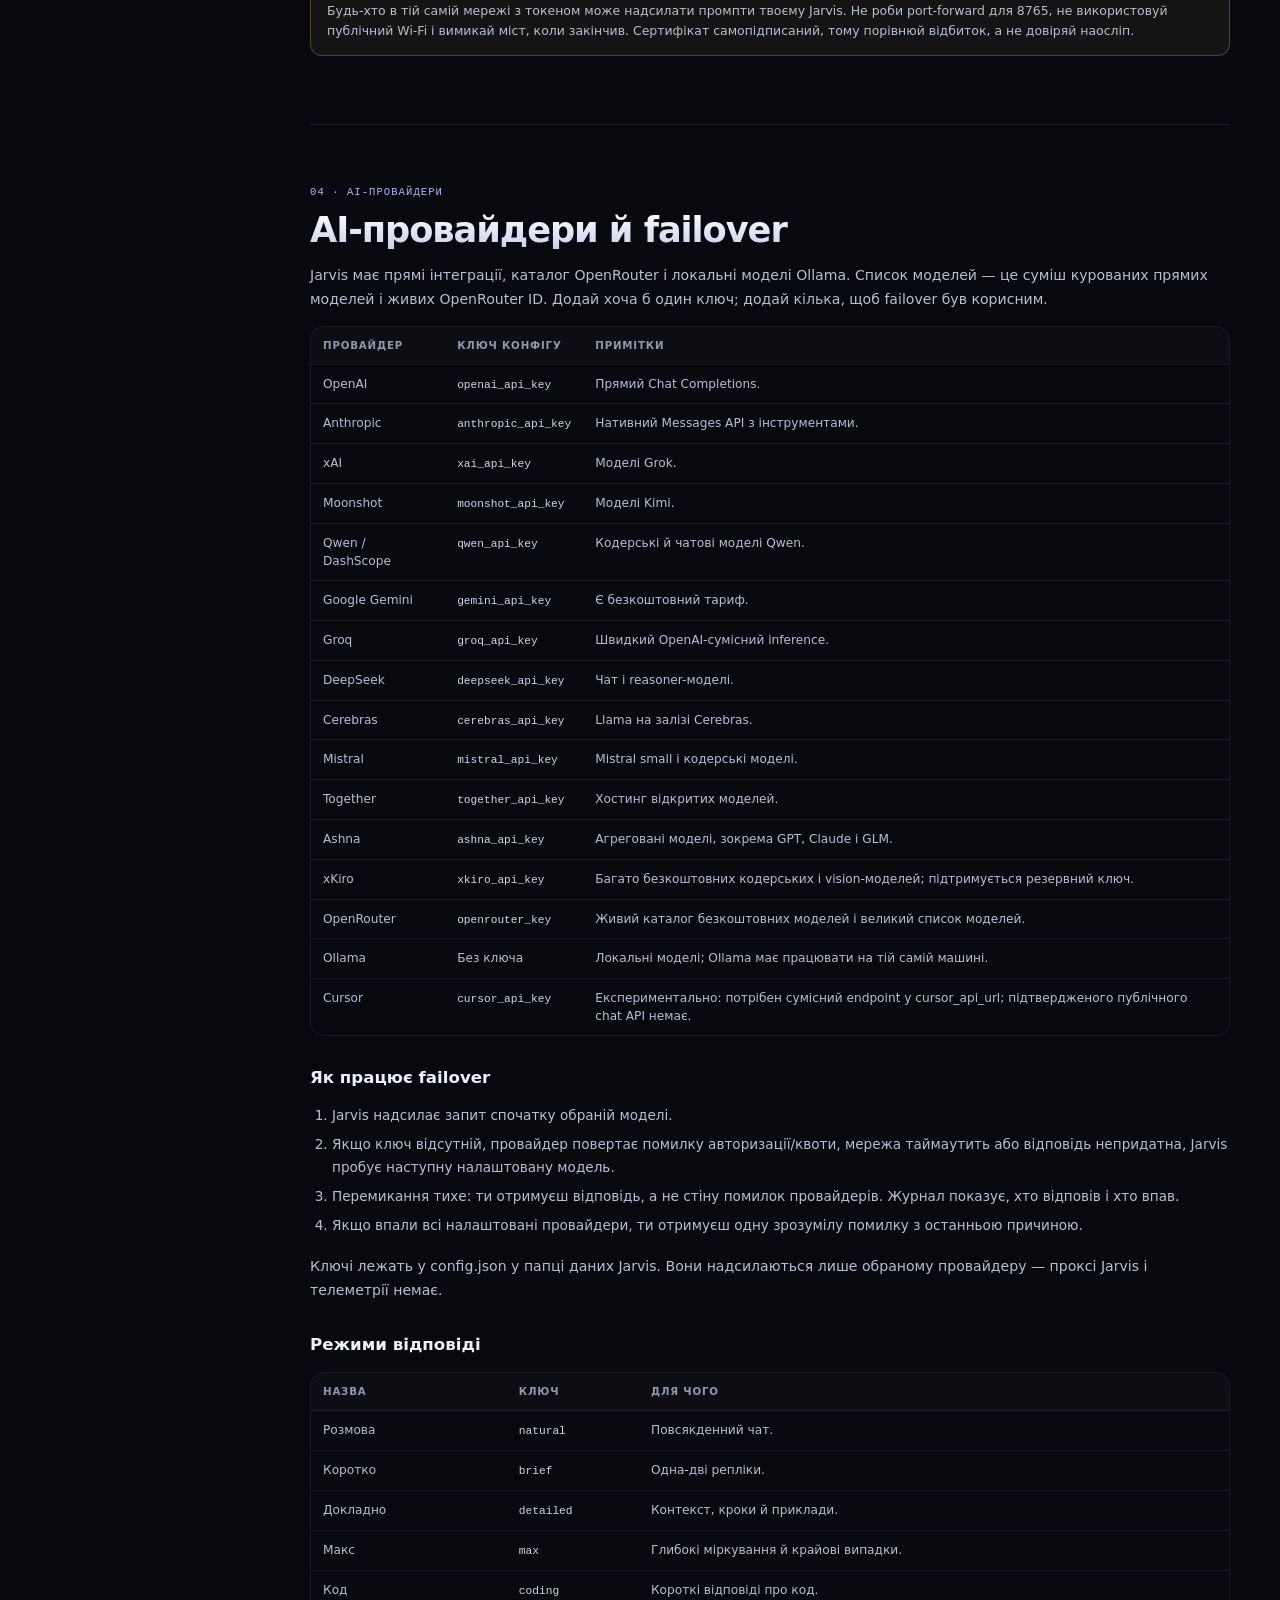
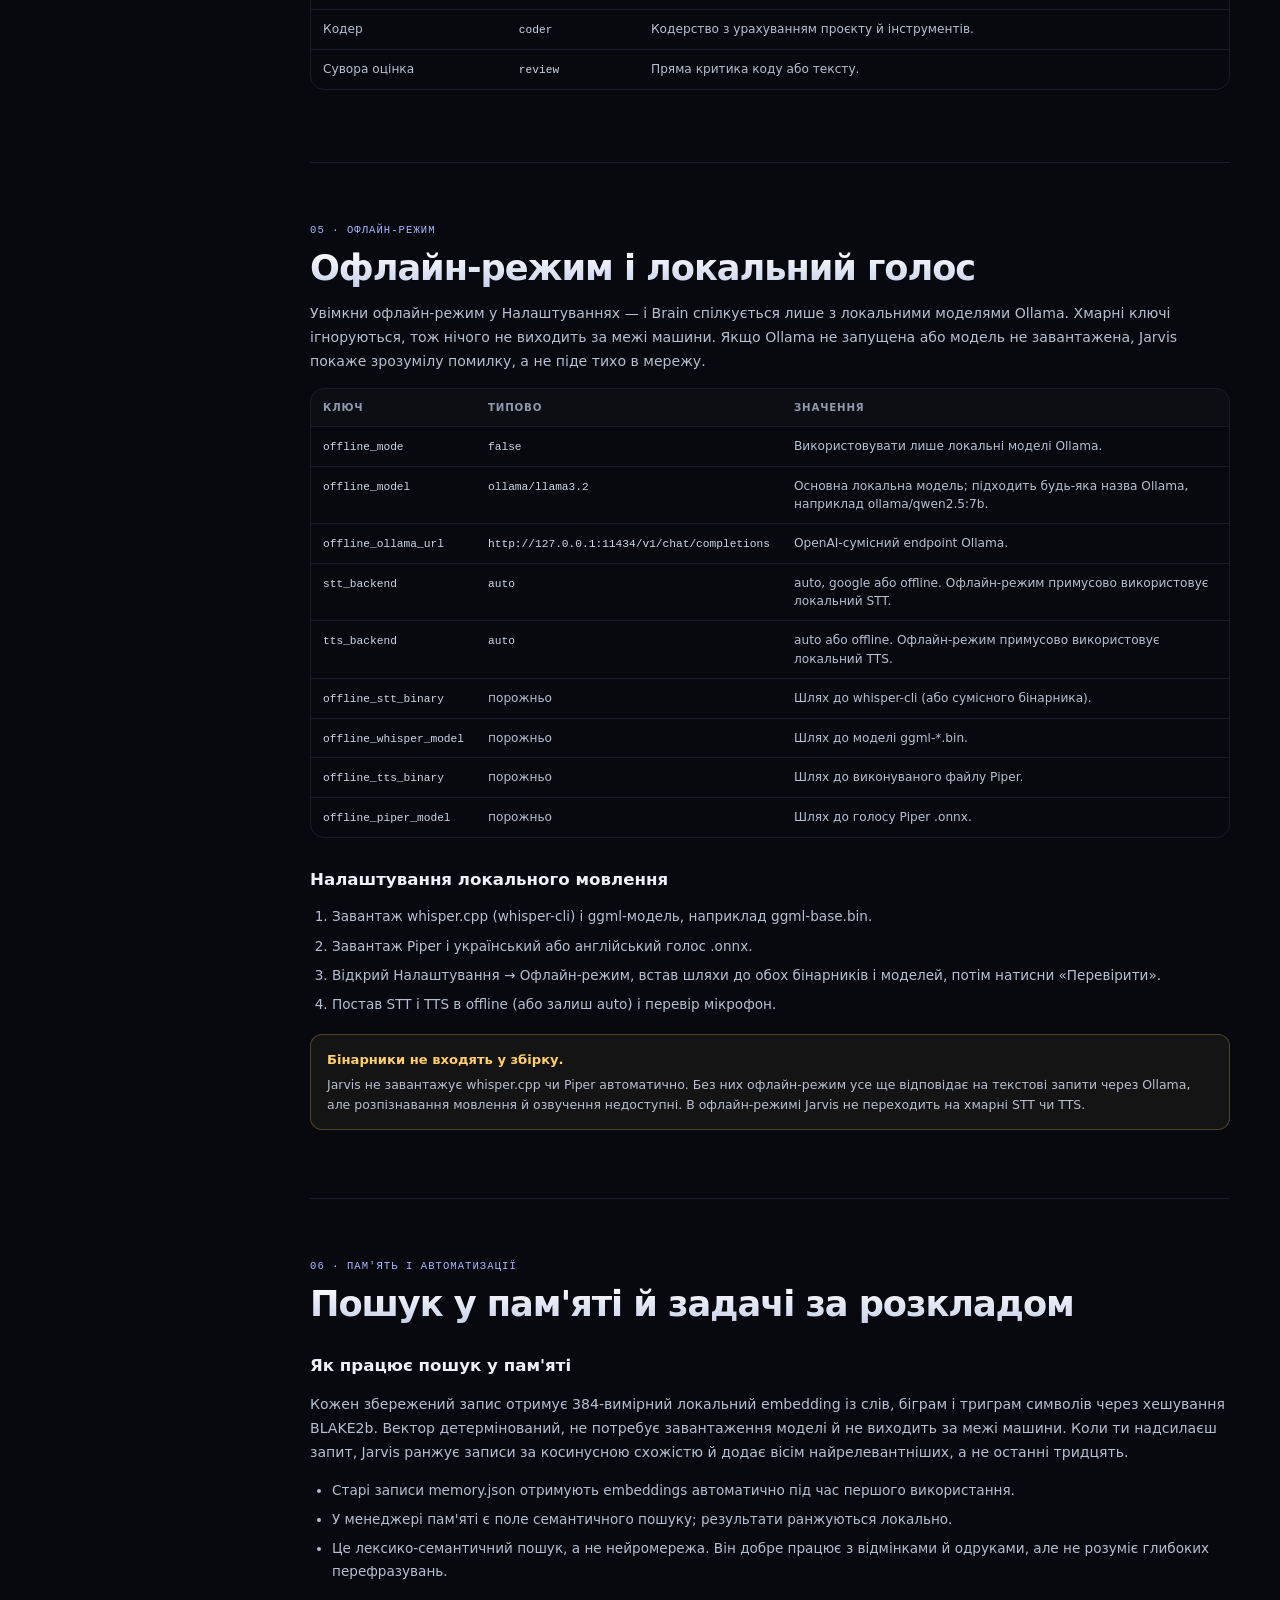
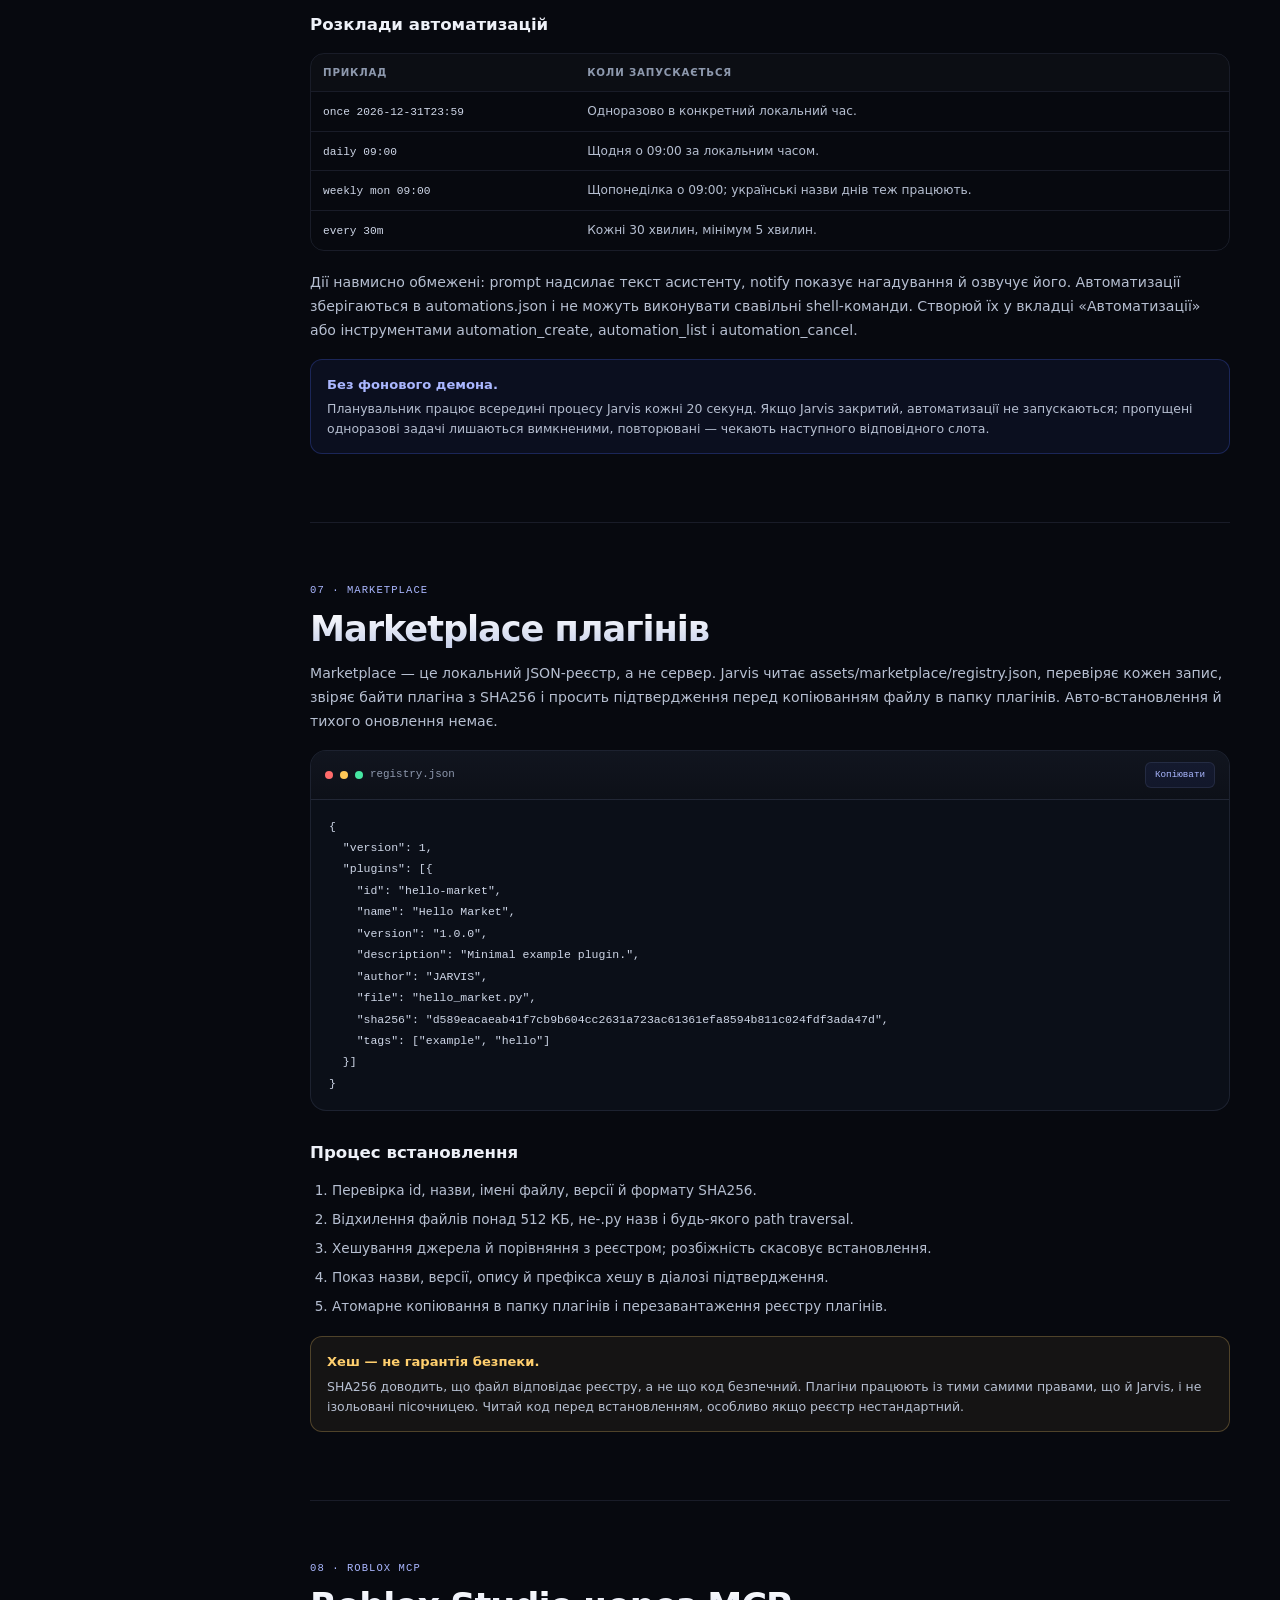
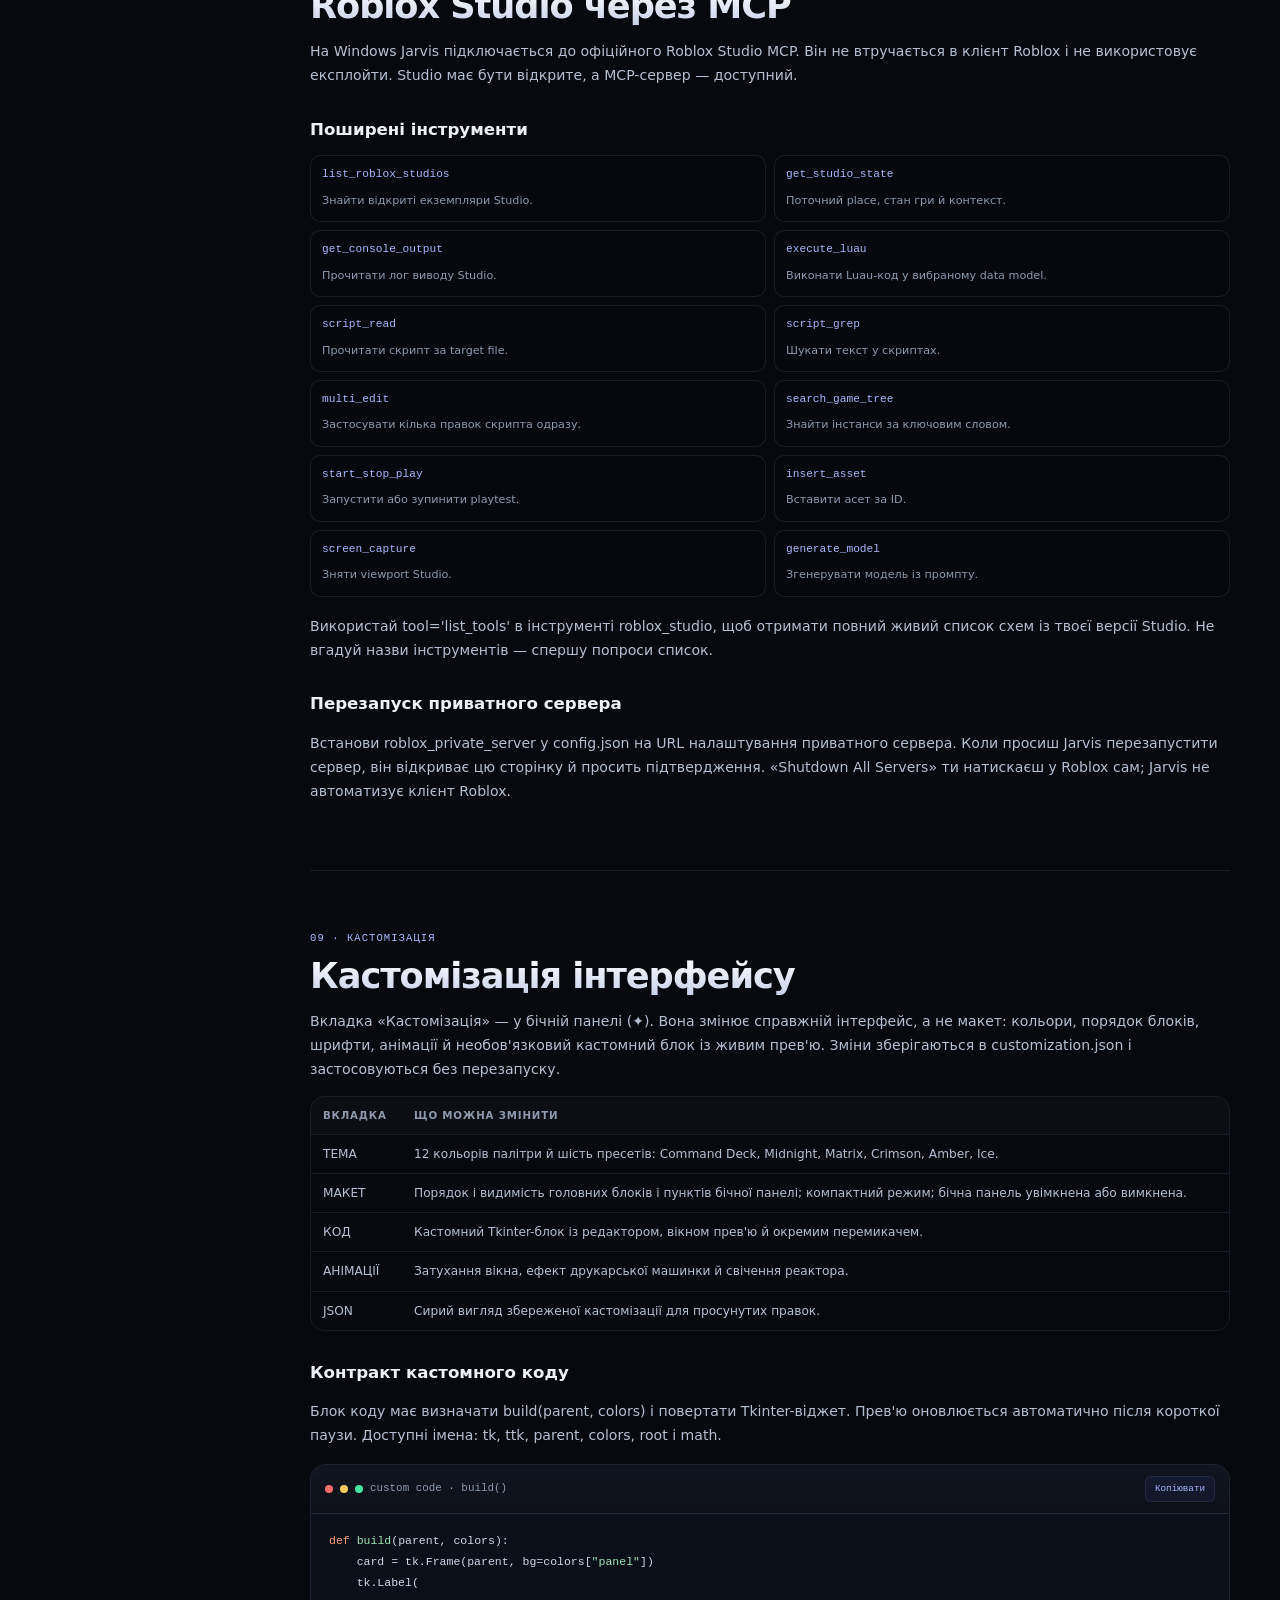
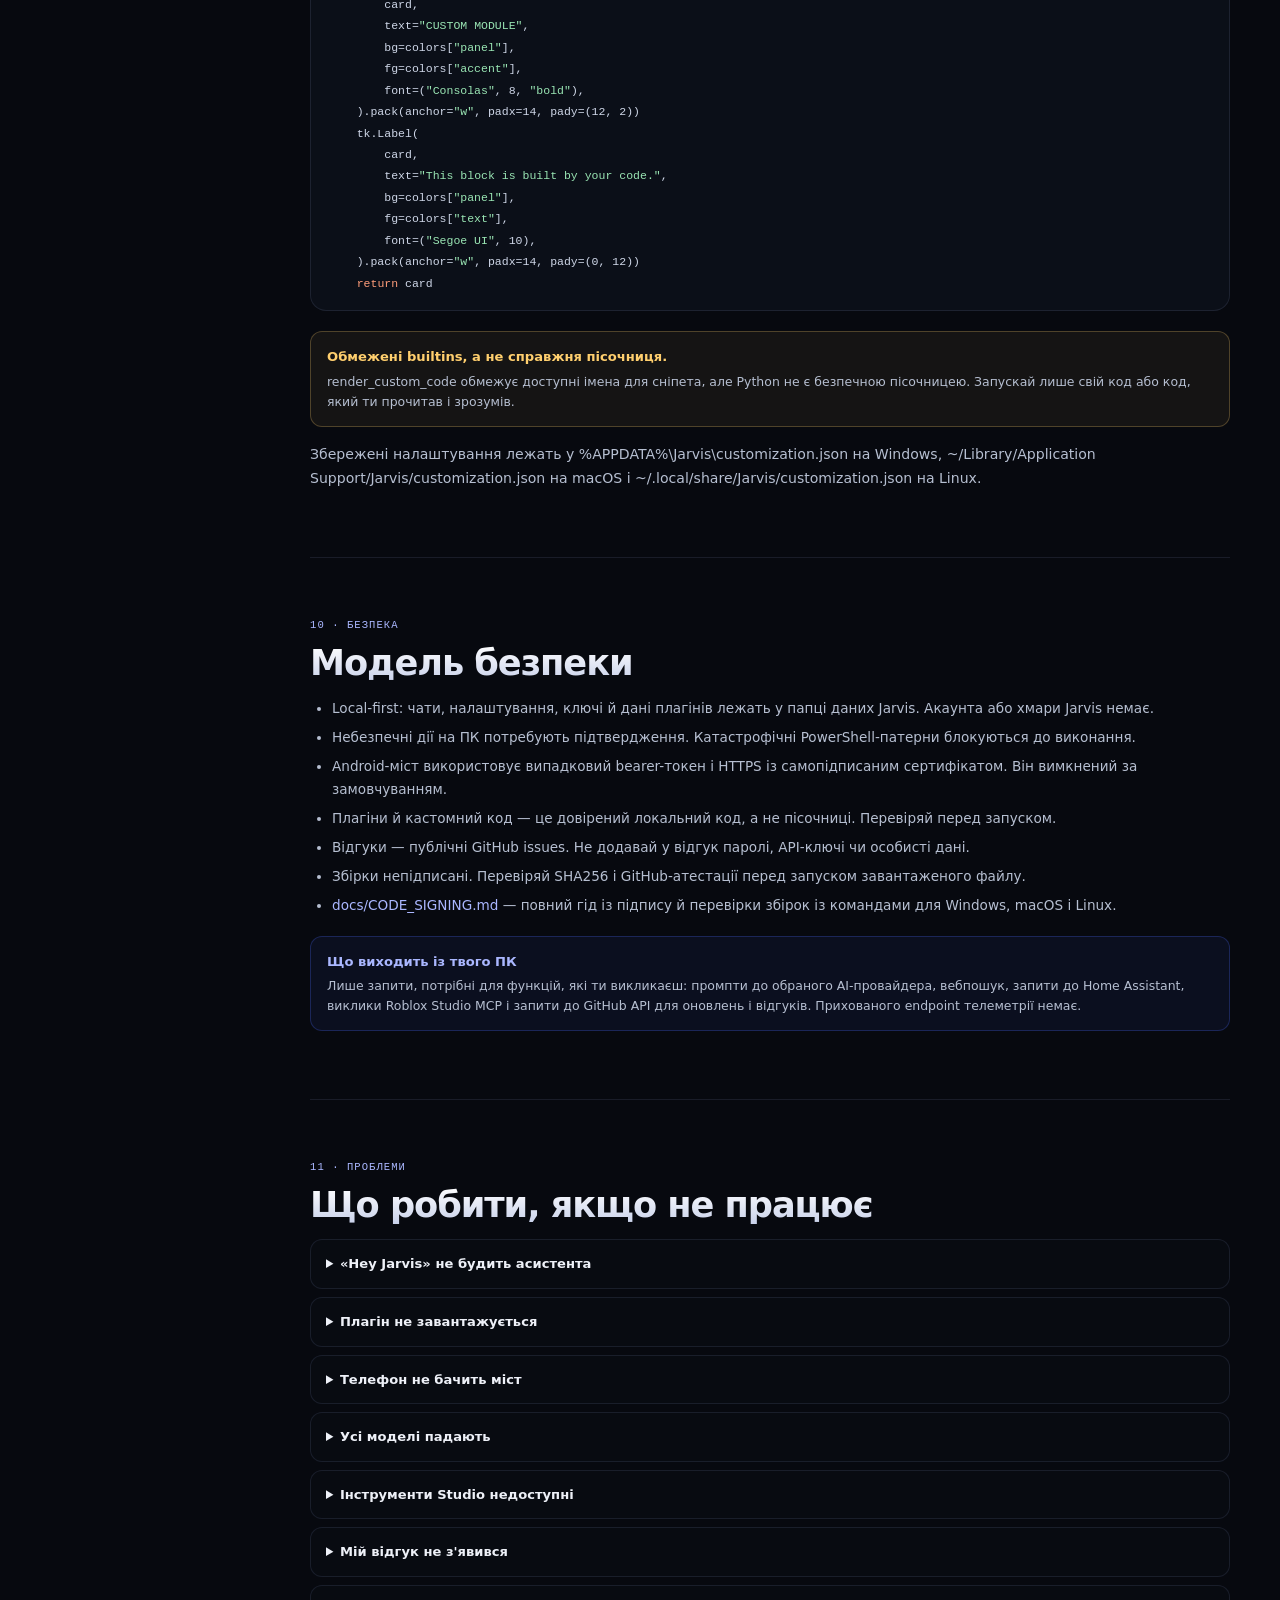
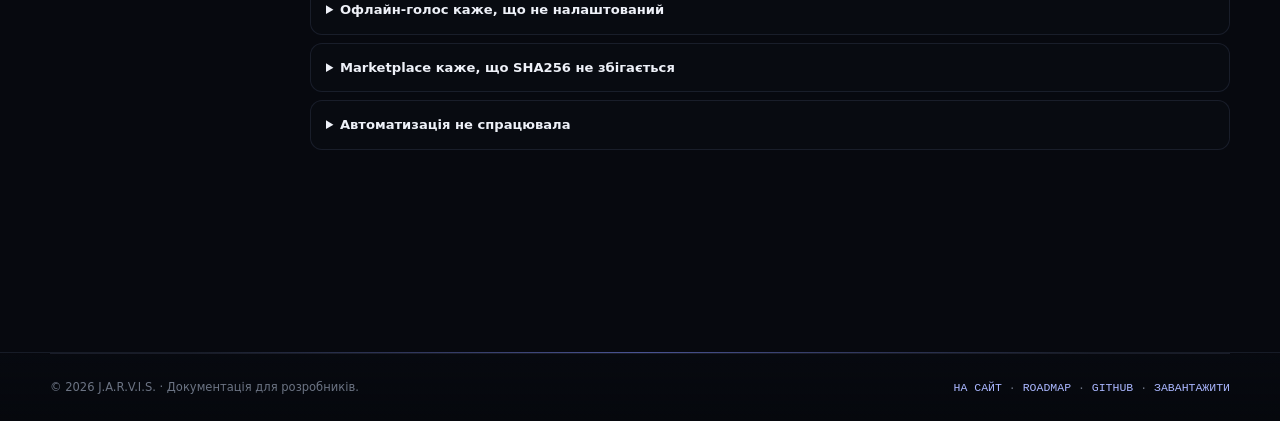
==== commit fce42c09: "site: publish 2.3.0 with TikTok videos, hashes and author GitHub" ====
--- a/website/docs.html
+++ b/website/docs.html
@@ -107,7 +107,7 @@
         <a href="#troubleshooting" data-en="Troubleshooting">Проблеми</a>
       </nav>
       <div class="docs-sidebar-note">
-        <span class="mono">v2.2</span>
+        <span class="mono">v2.3</span>
         <p data-en="Docs match the 2.2 codebase. For older builds, check the repository tag.">Документація відповідає коду 2.2. Для старіших збірок дивись тег у репозиторії.</p>
         <a href="https://github.com/__GITHUB_REPOSITORY__" target="_blank" rel="noopener" data-en="Source on GitHub">Код на GitHub</a>
       </div>
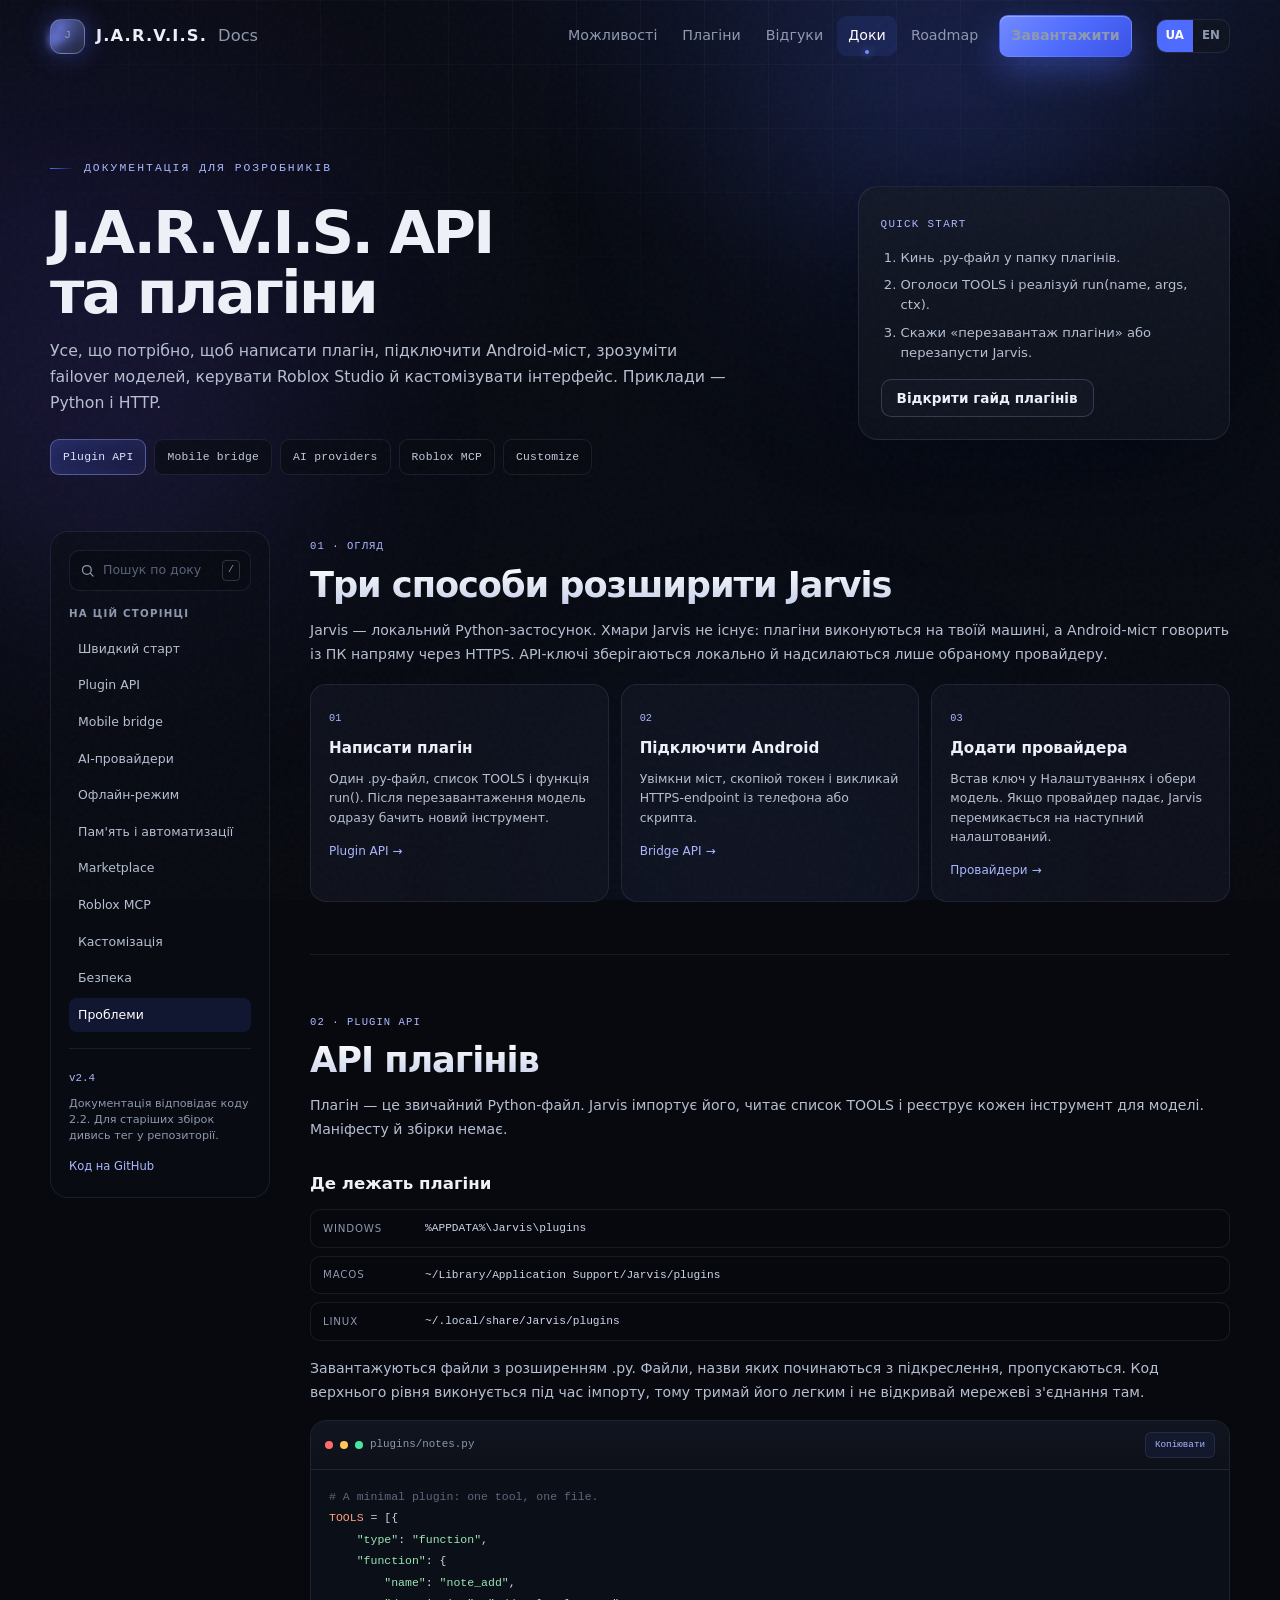
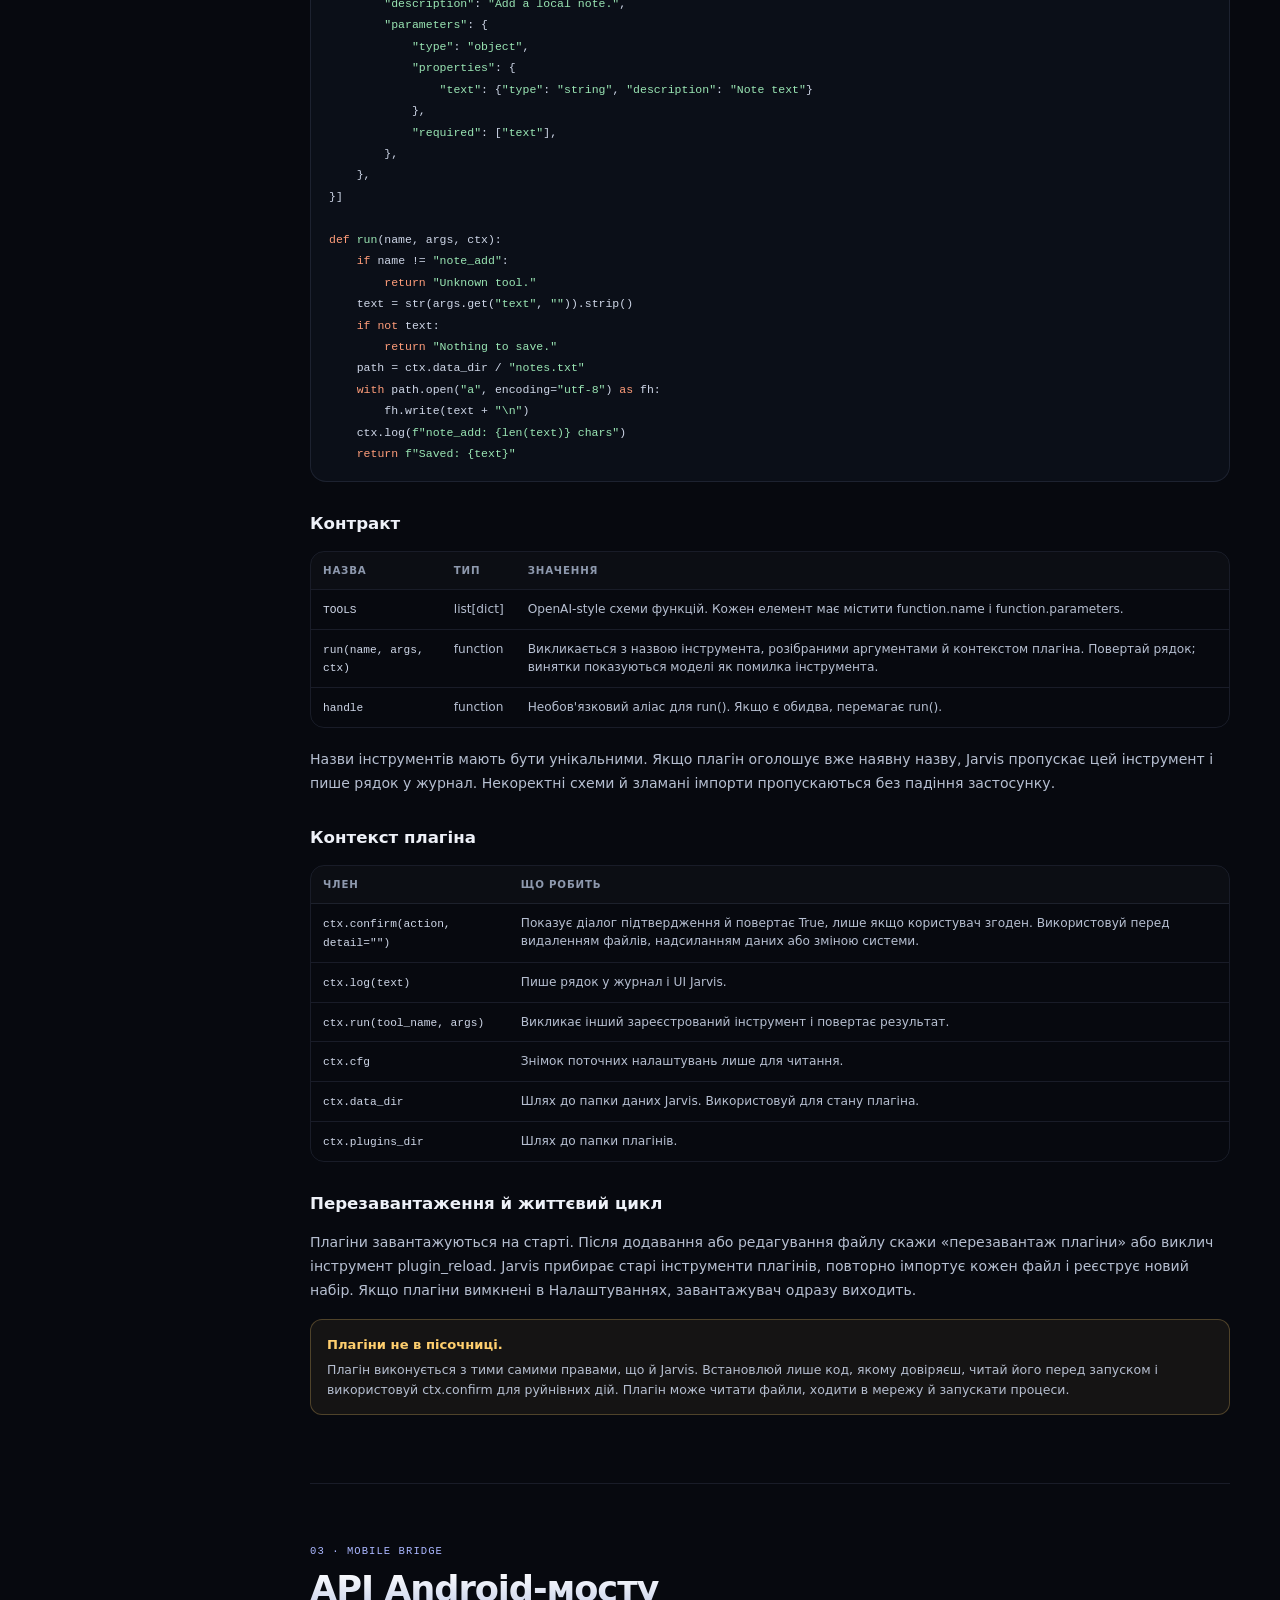
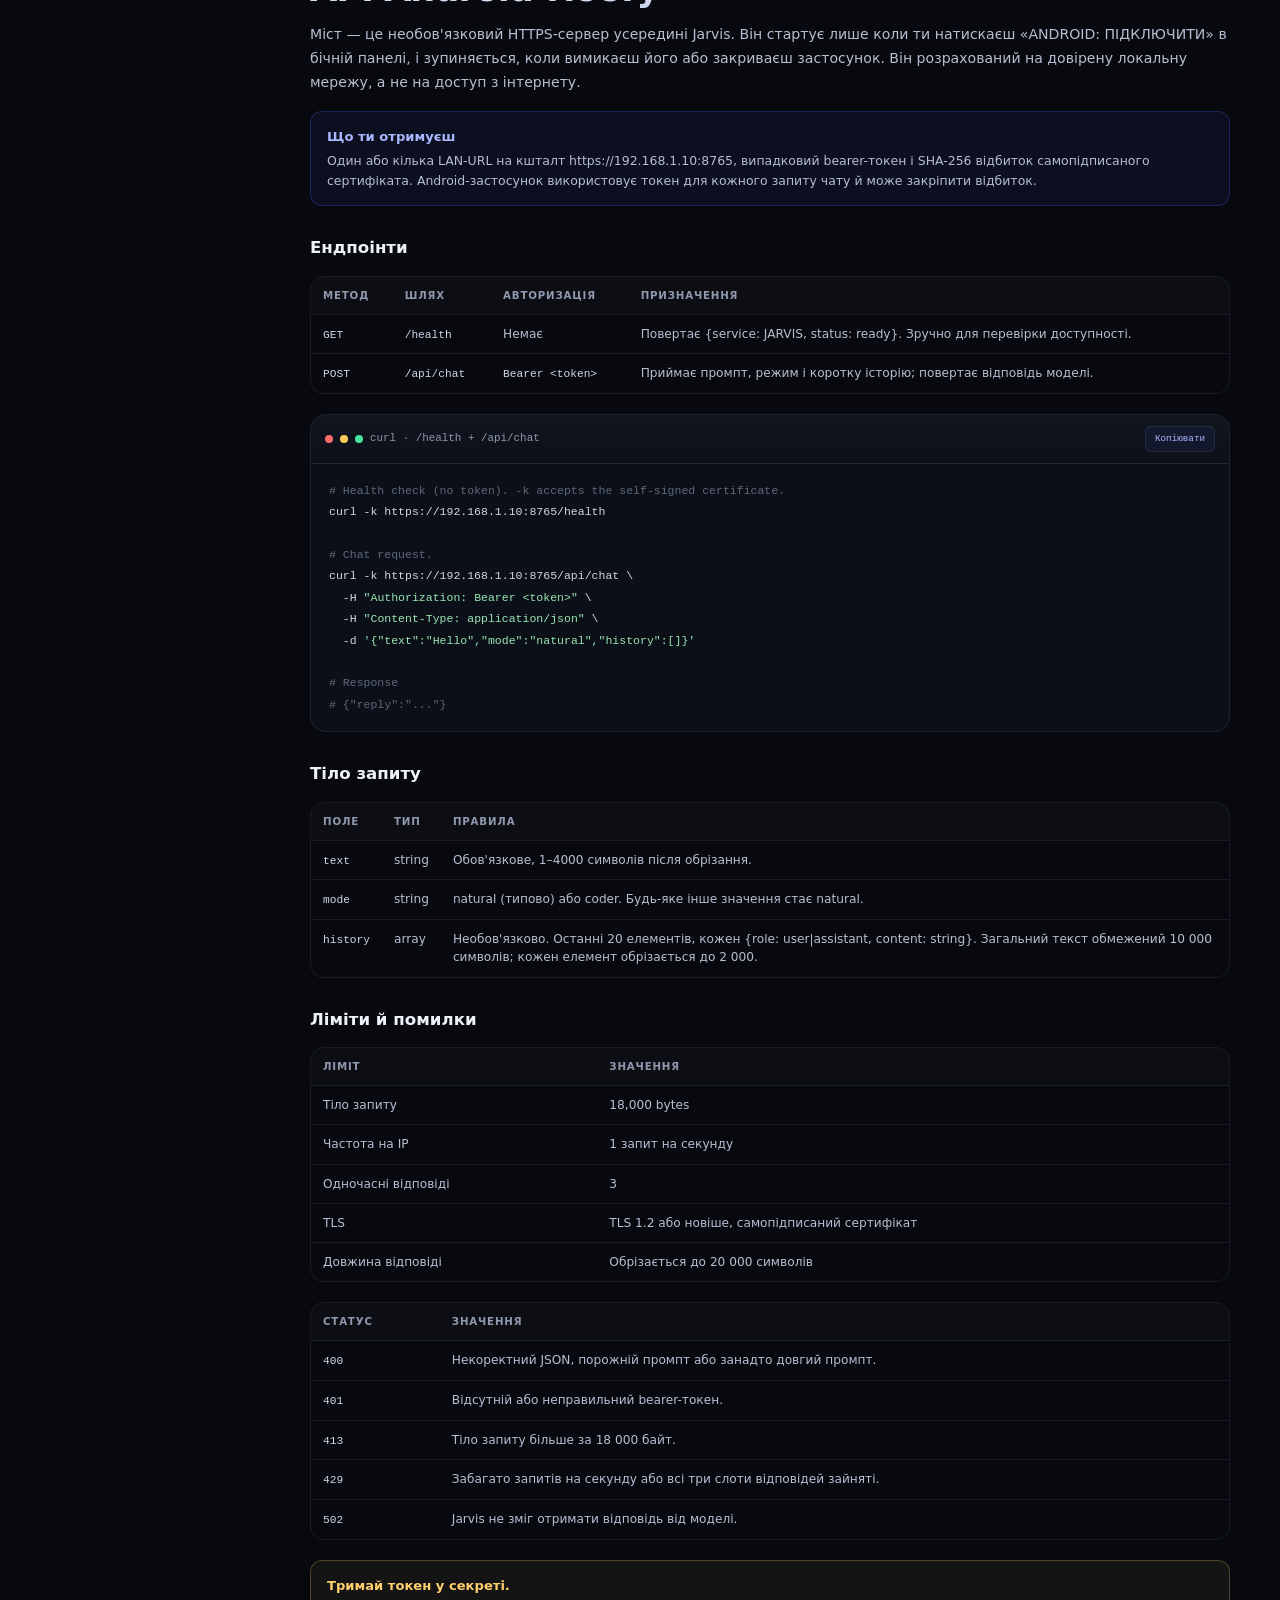
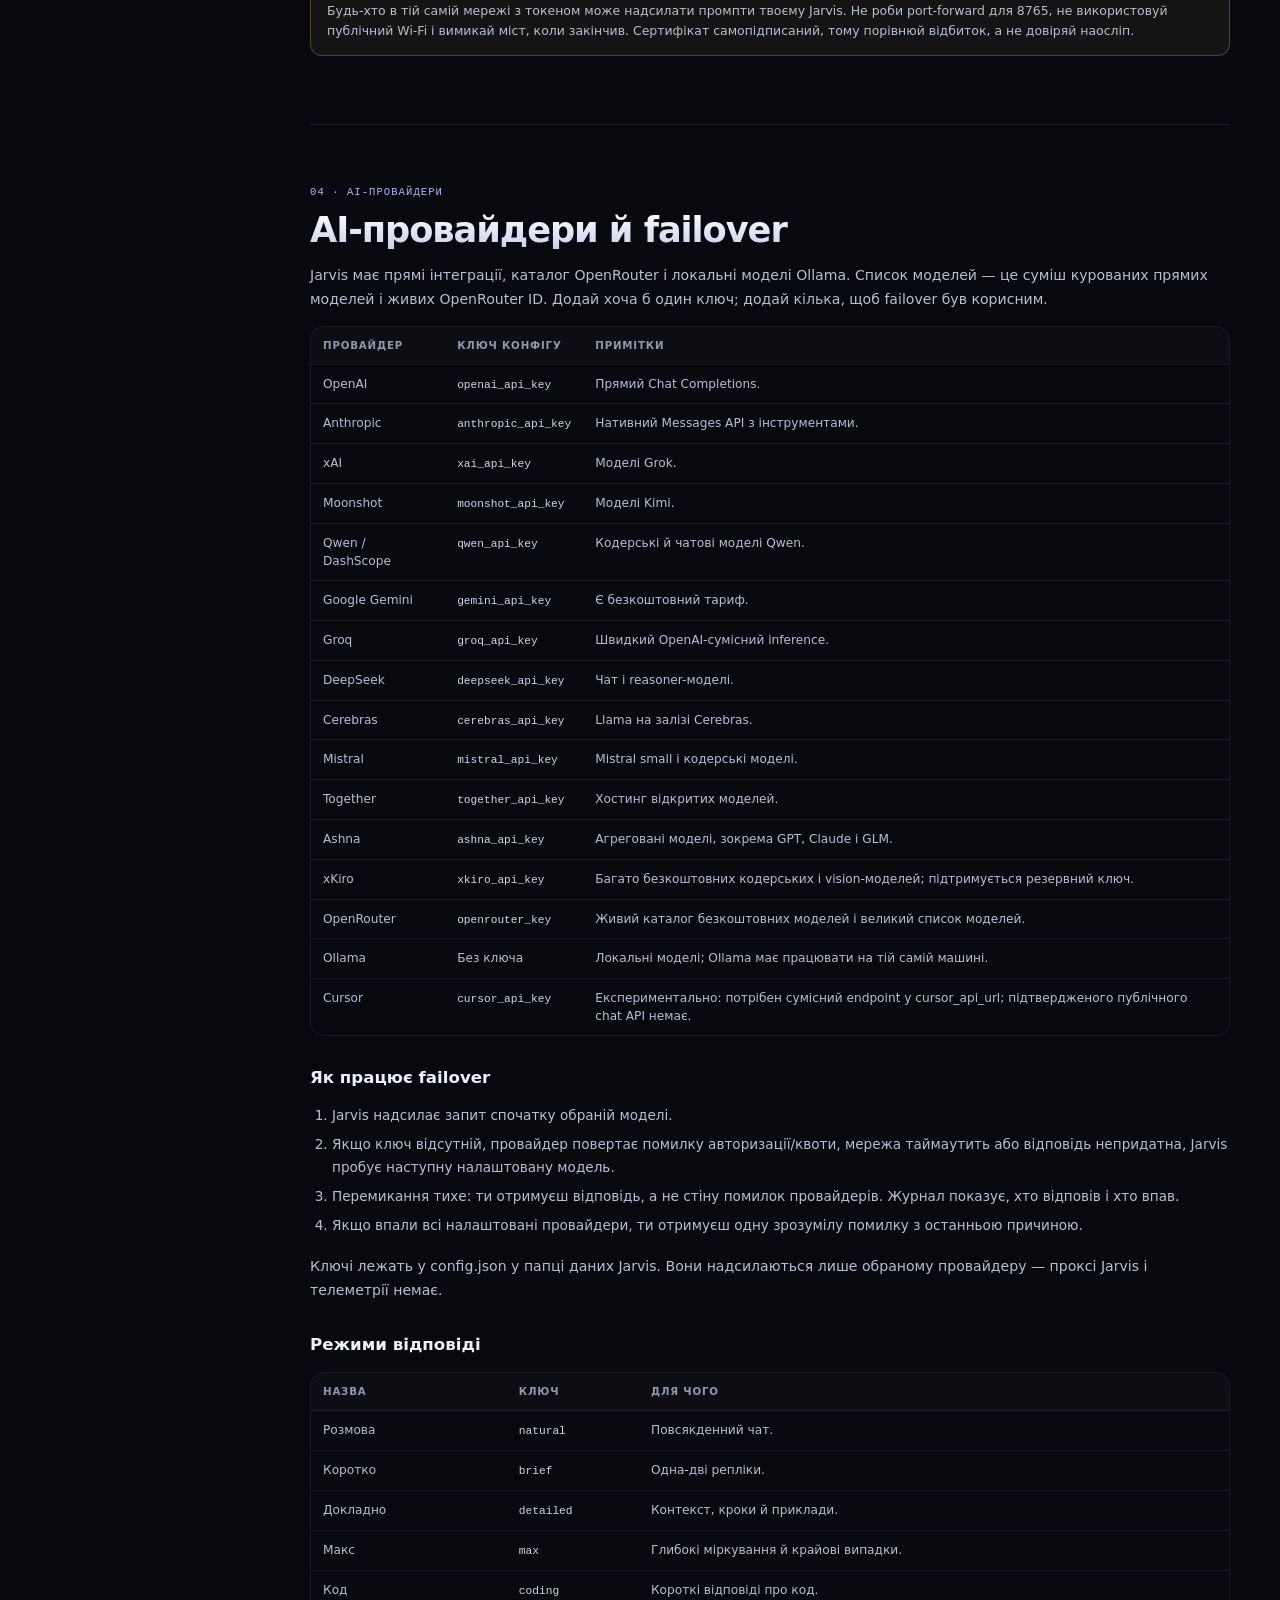
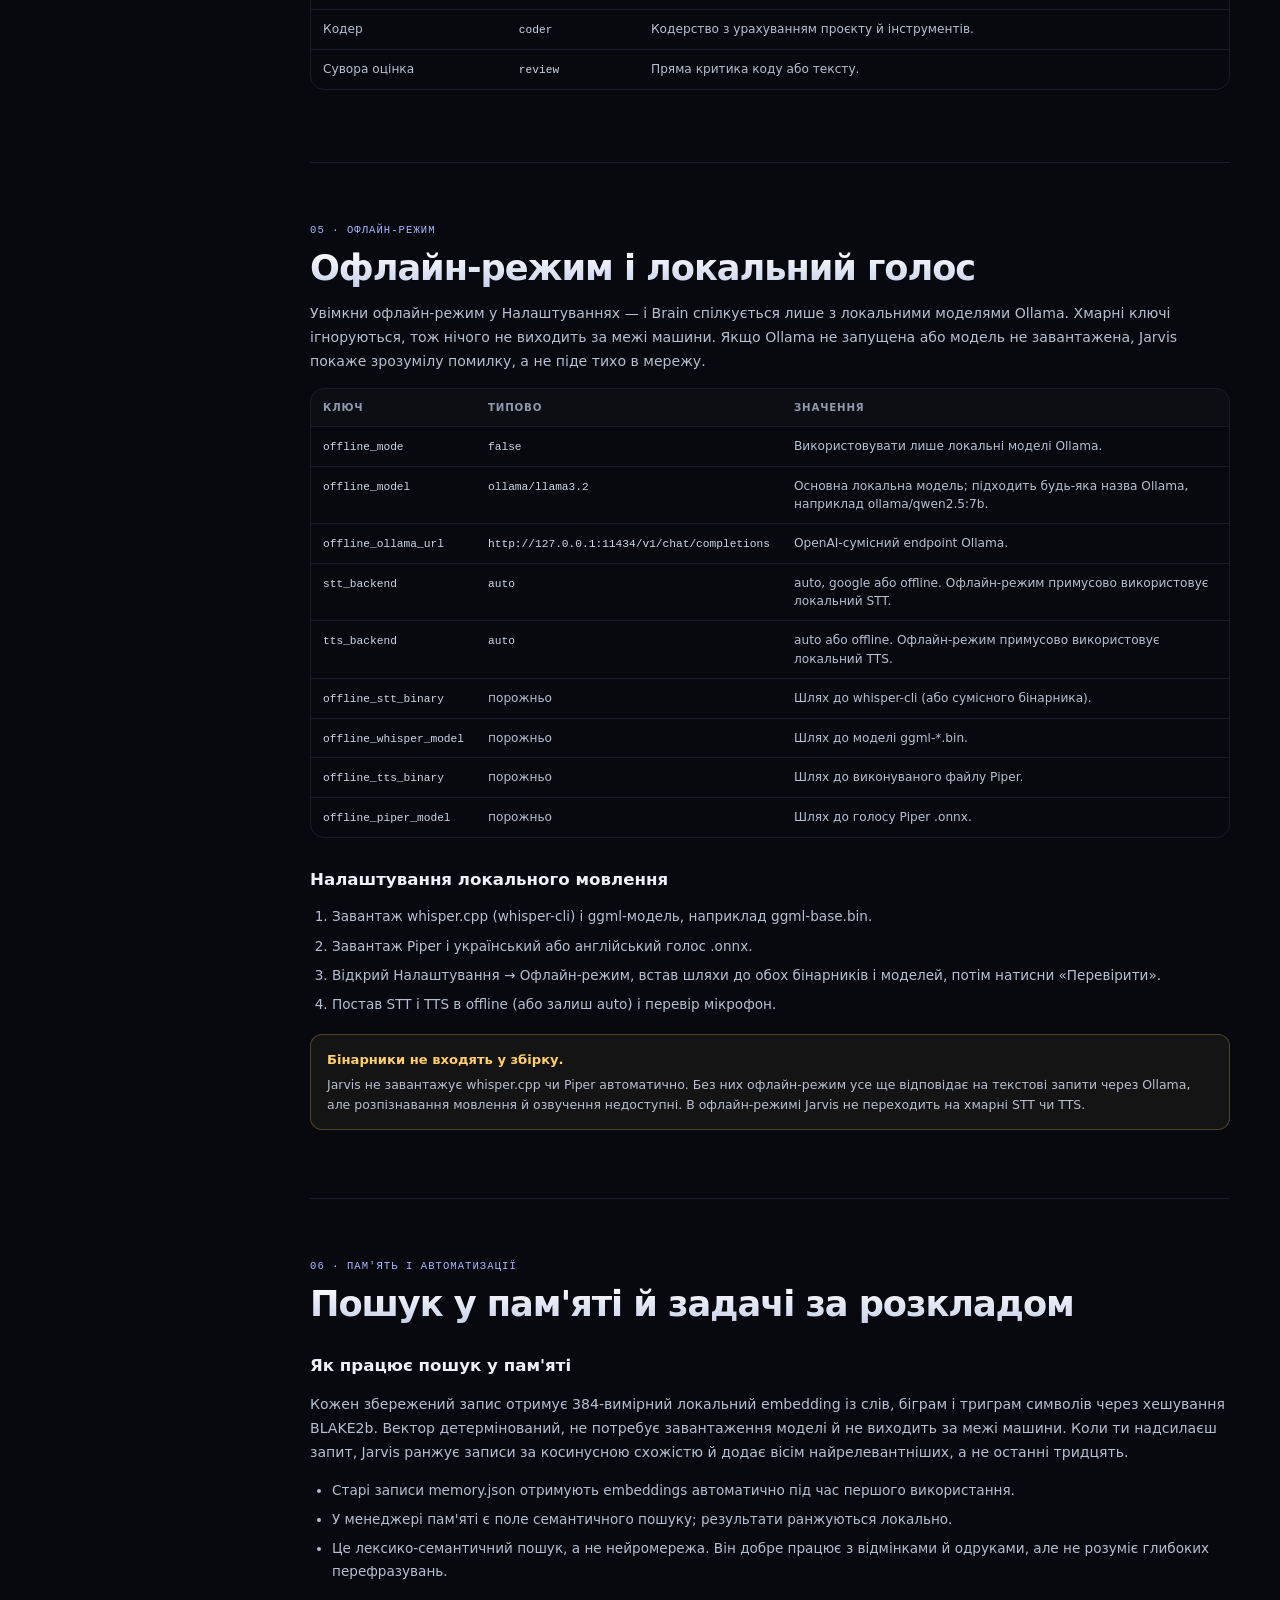
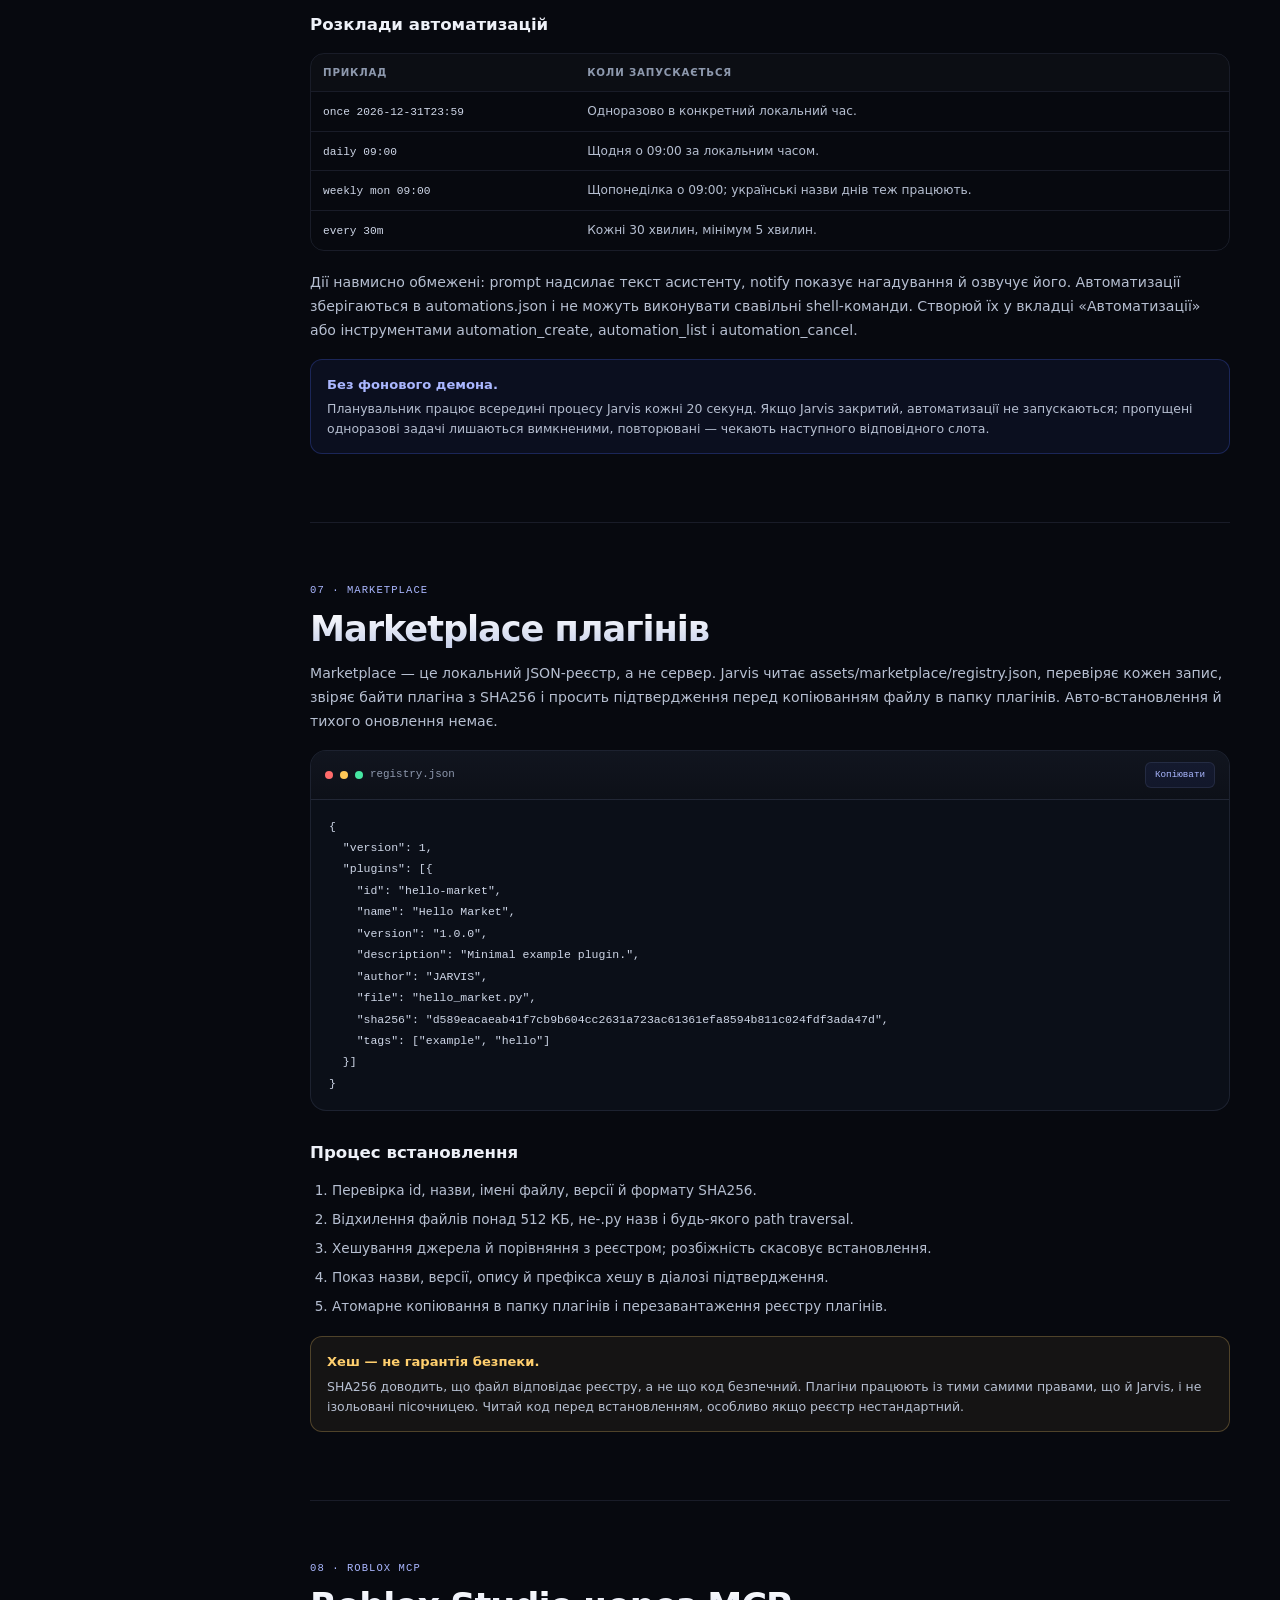
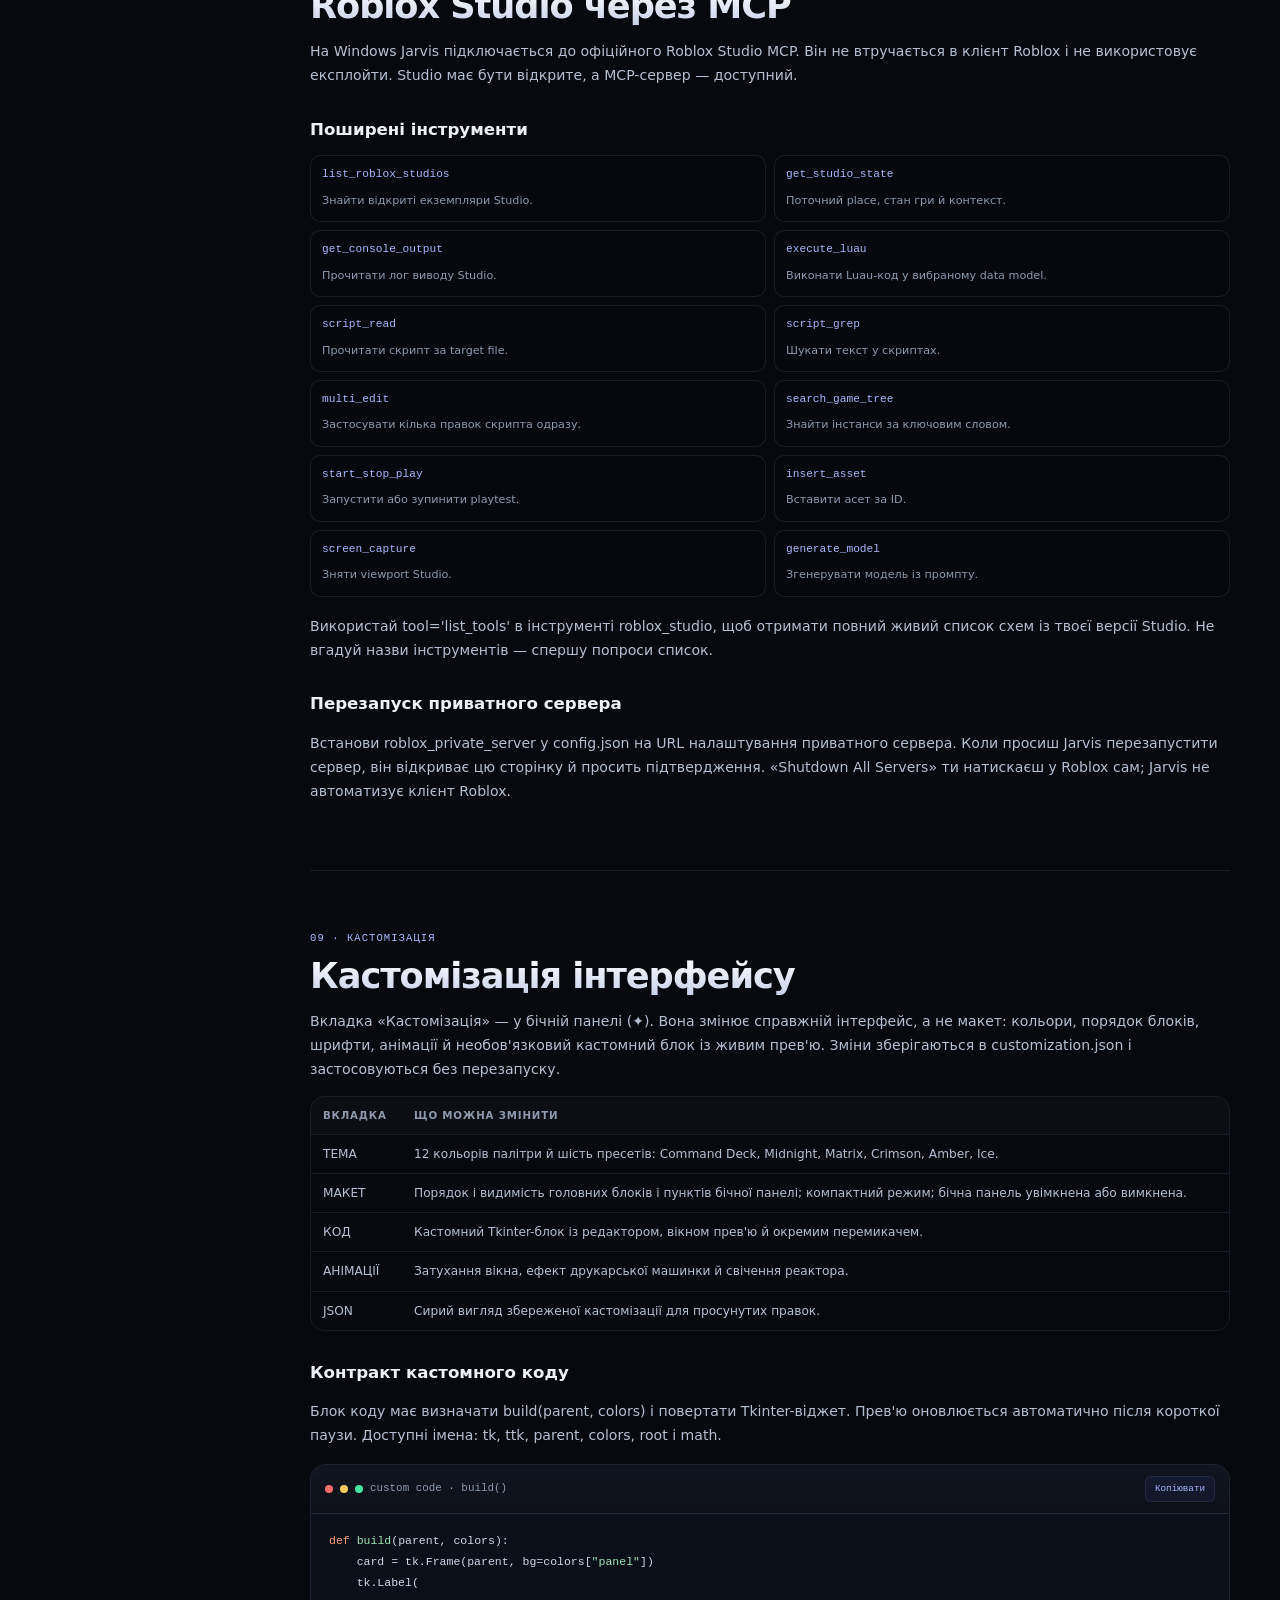
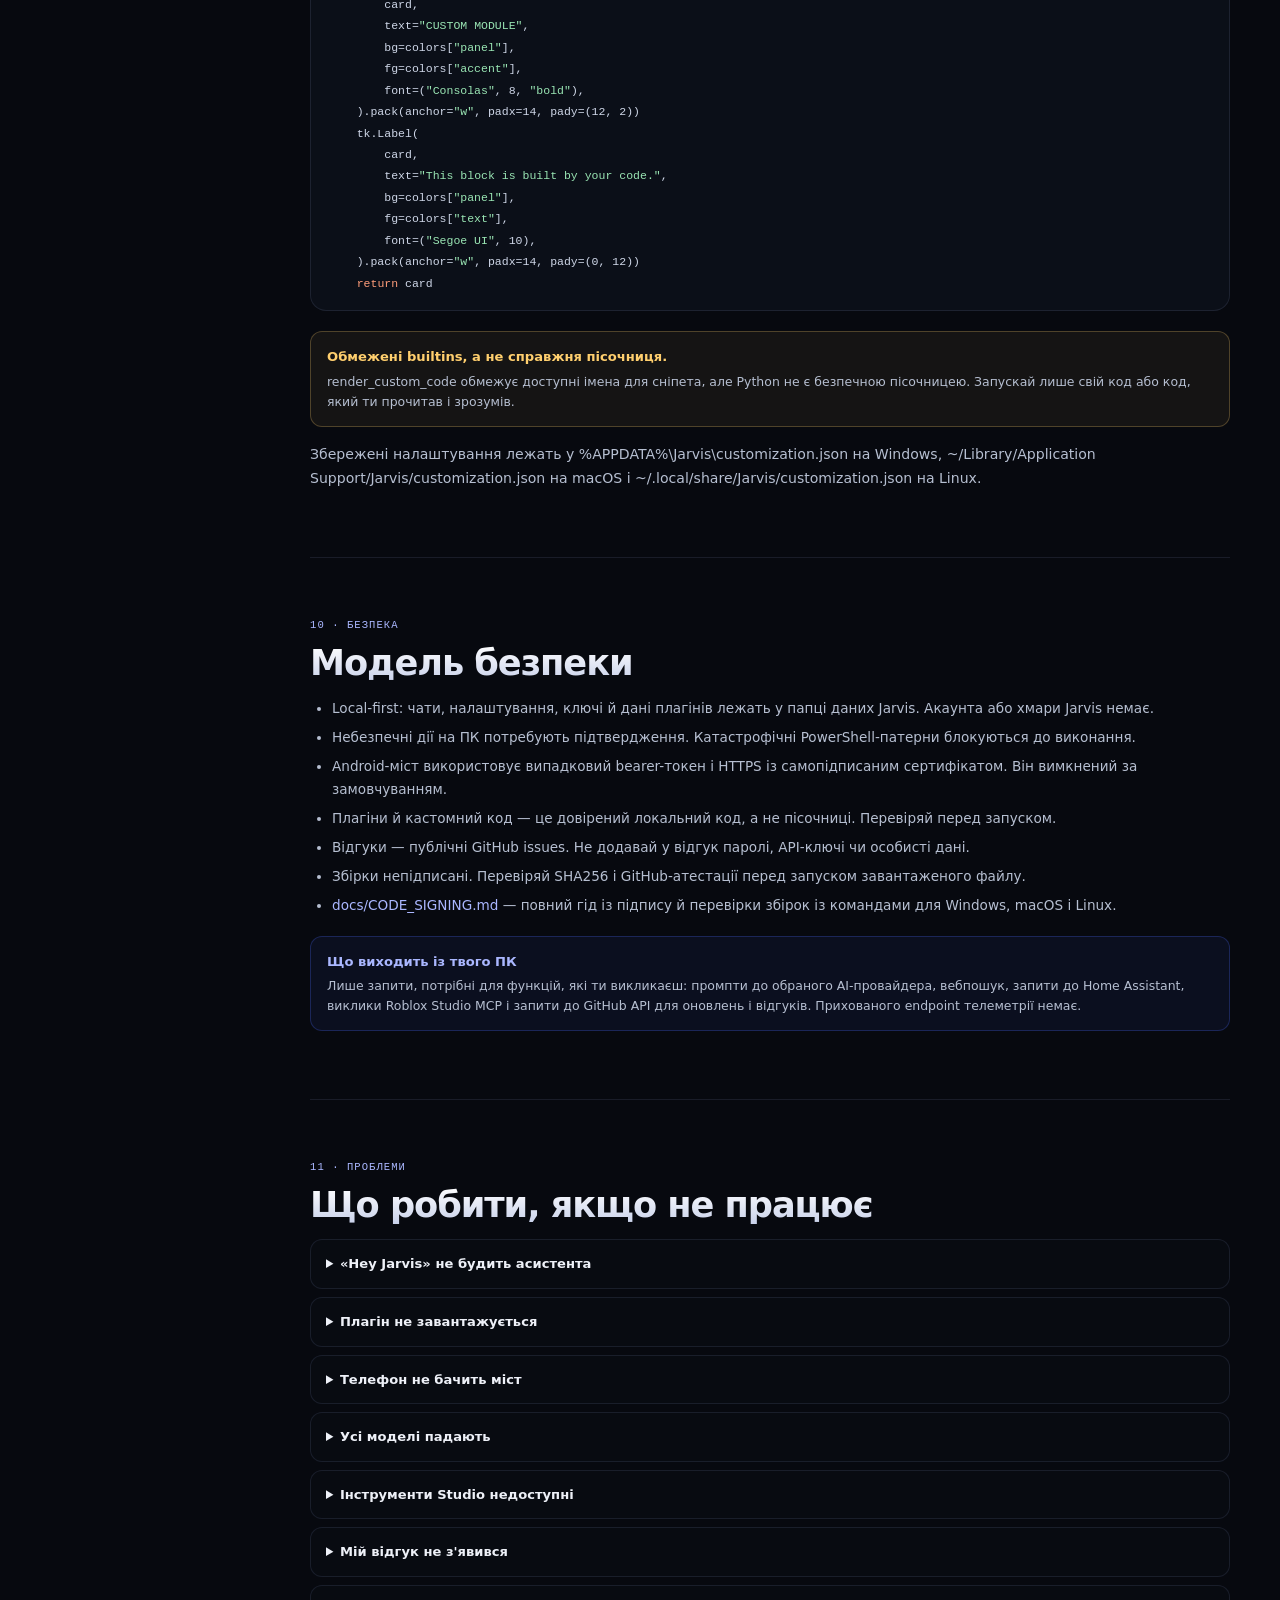
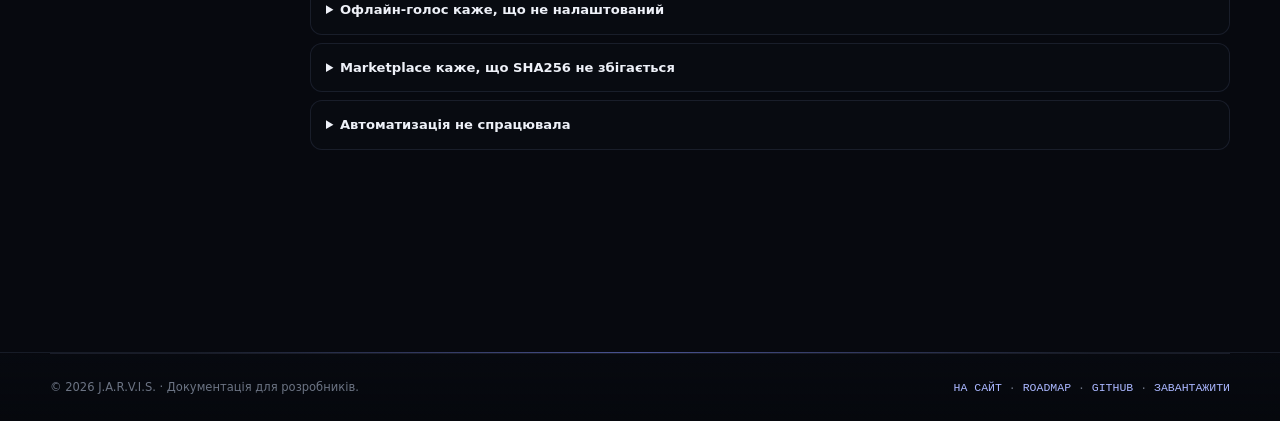
==== commit 5033132b: "site: publish 2.4.0 with 20 languages and new hashes" ====
--- a/website/docs.html
+++ b/website/docs.html
@@ -107,7 +107,7 @@
         <a href="#troubleshooting" data-en="Troubleshooting">Проблеми</a>
       </nav>
       <div class="docs-sidebar-note">
-        <span class="mono">v2.3</span>
+        <span class="mono">v2.4</span>
         <p data-en="Docs match the 2.2 codebase. For older builds, check the repository tag.">Документація відповідає коду 2.2. Для старіших збірок дивись тег у репозиторії.</p>
         <a href="https://github.com/__GITHUB_REPOSITORY__" target="_blank" rel="noopener" data-en="Source on GitHub">Код на GitHub</a>
       </div>
--- a/website/assets/styles.css
+++ b/website/assets/styles.css
@@ -272,6 +272,35 @@
 }
 
 .lang-switch button.active { background: var(--blue); color: #fff; }
+
+.lang-switch select {
+  border: 0;
+  background: transparent;
+  color: #e7ecf7;
+  padding: 6px 24px 6px 9px;
+  font: inherit;
+  font-size: 0.74rem;
+  font-weight: 750;
+  cursor: pointer;
+  appearance: none;
+  -webkit-appearance: none;
+  background-image: linear-gradient(45deg, transparent 50%, var(--muted) 50%),
+    linear-gradient(135deg, var(--muted) 50%, transparent 50%);
+  background-position: calc(100% - 12px) 52%, calc(100% - 8px) 52%;
+  background-size: 4px 4px, 4px 4px;
+  background-repeat: no-repeat;
+  max-width: 148px;
+}
+
+.lang-switch select:focus-visible {
+  outline: 2px solid var(--blue);
+  outline-offset: 2px;
+}
+
+.lang-switch select option {
+  background: #10141f;
+  color: #e7ecf7;
+}
 
 .nav-cta { margin-left: 7px; }
 
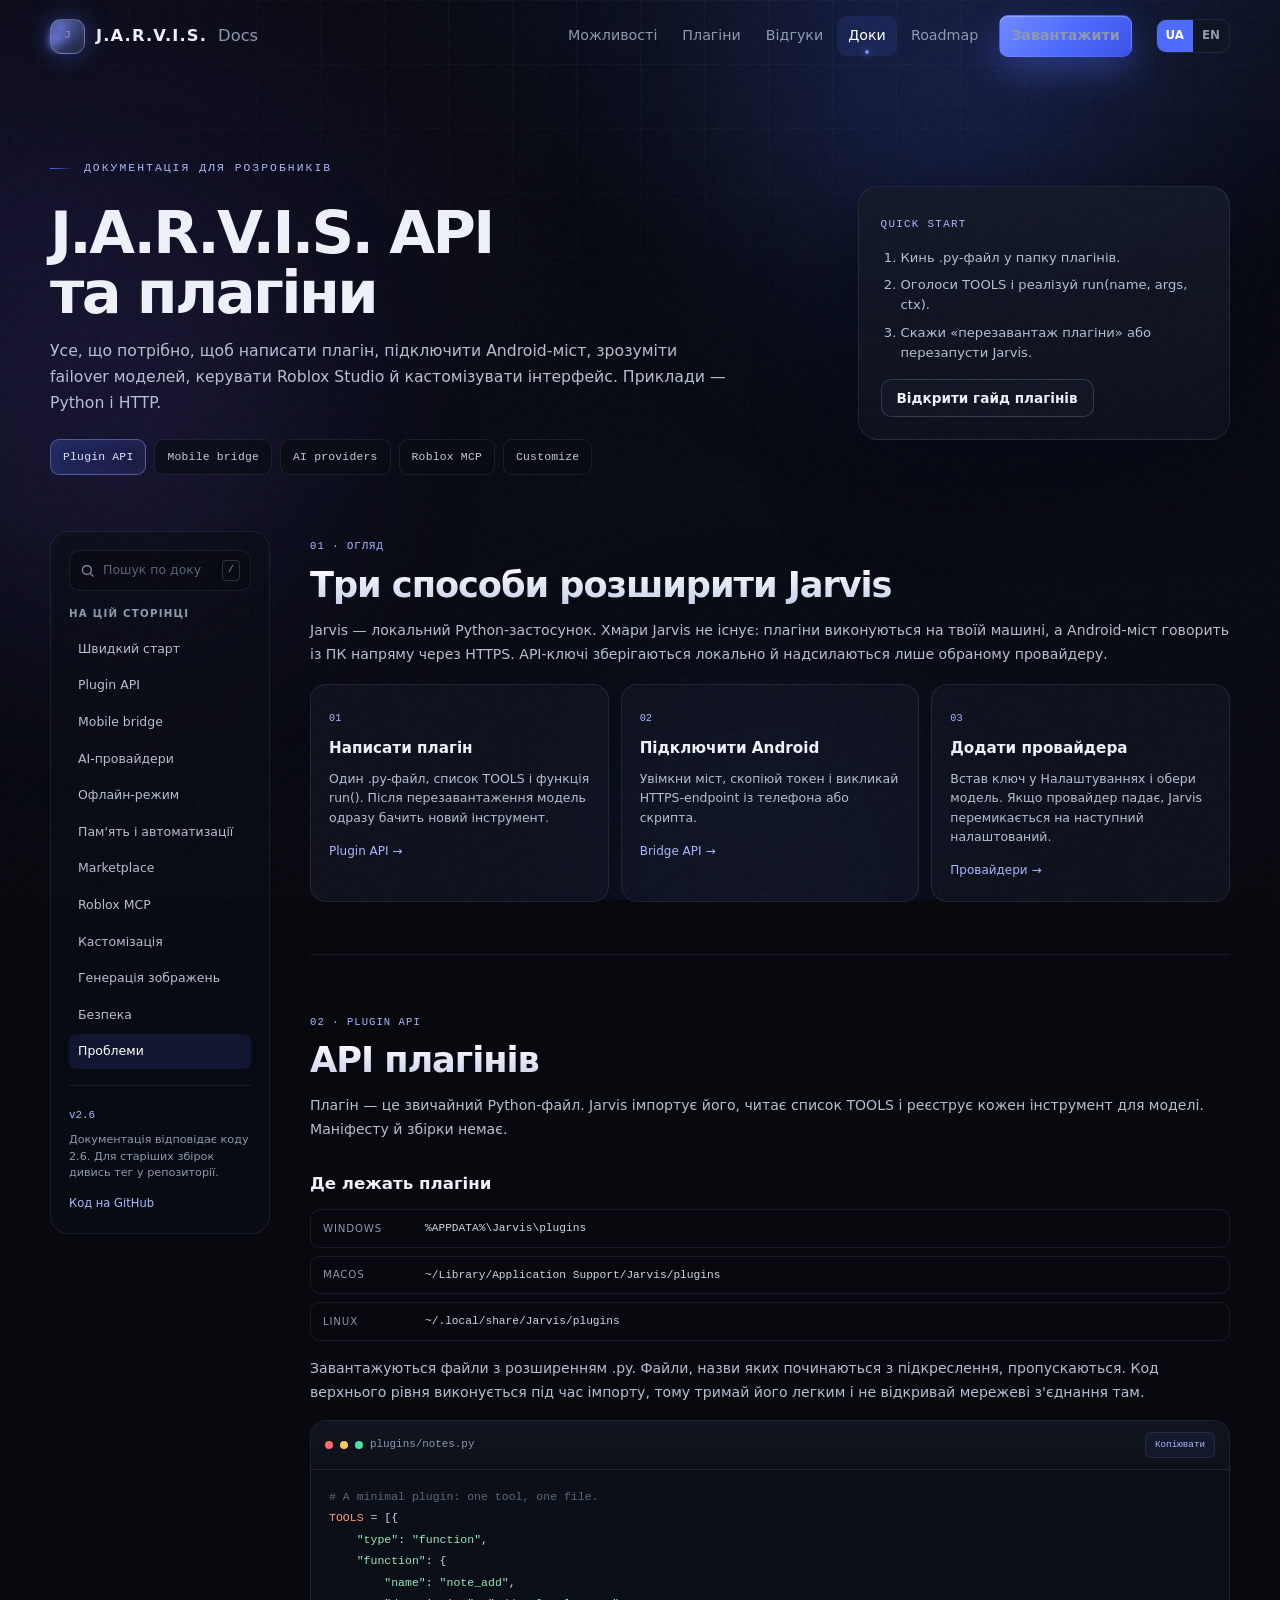
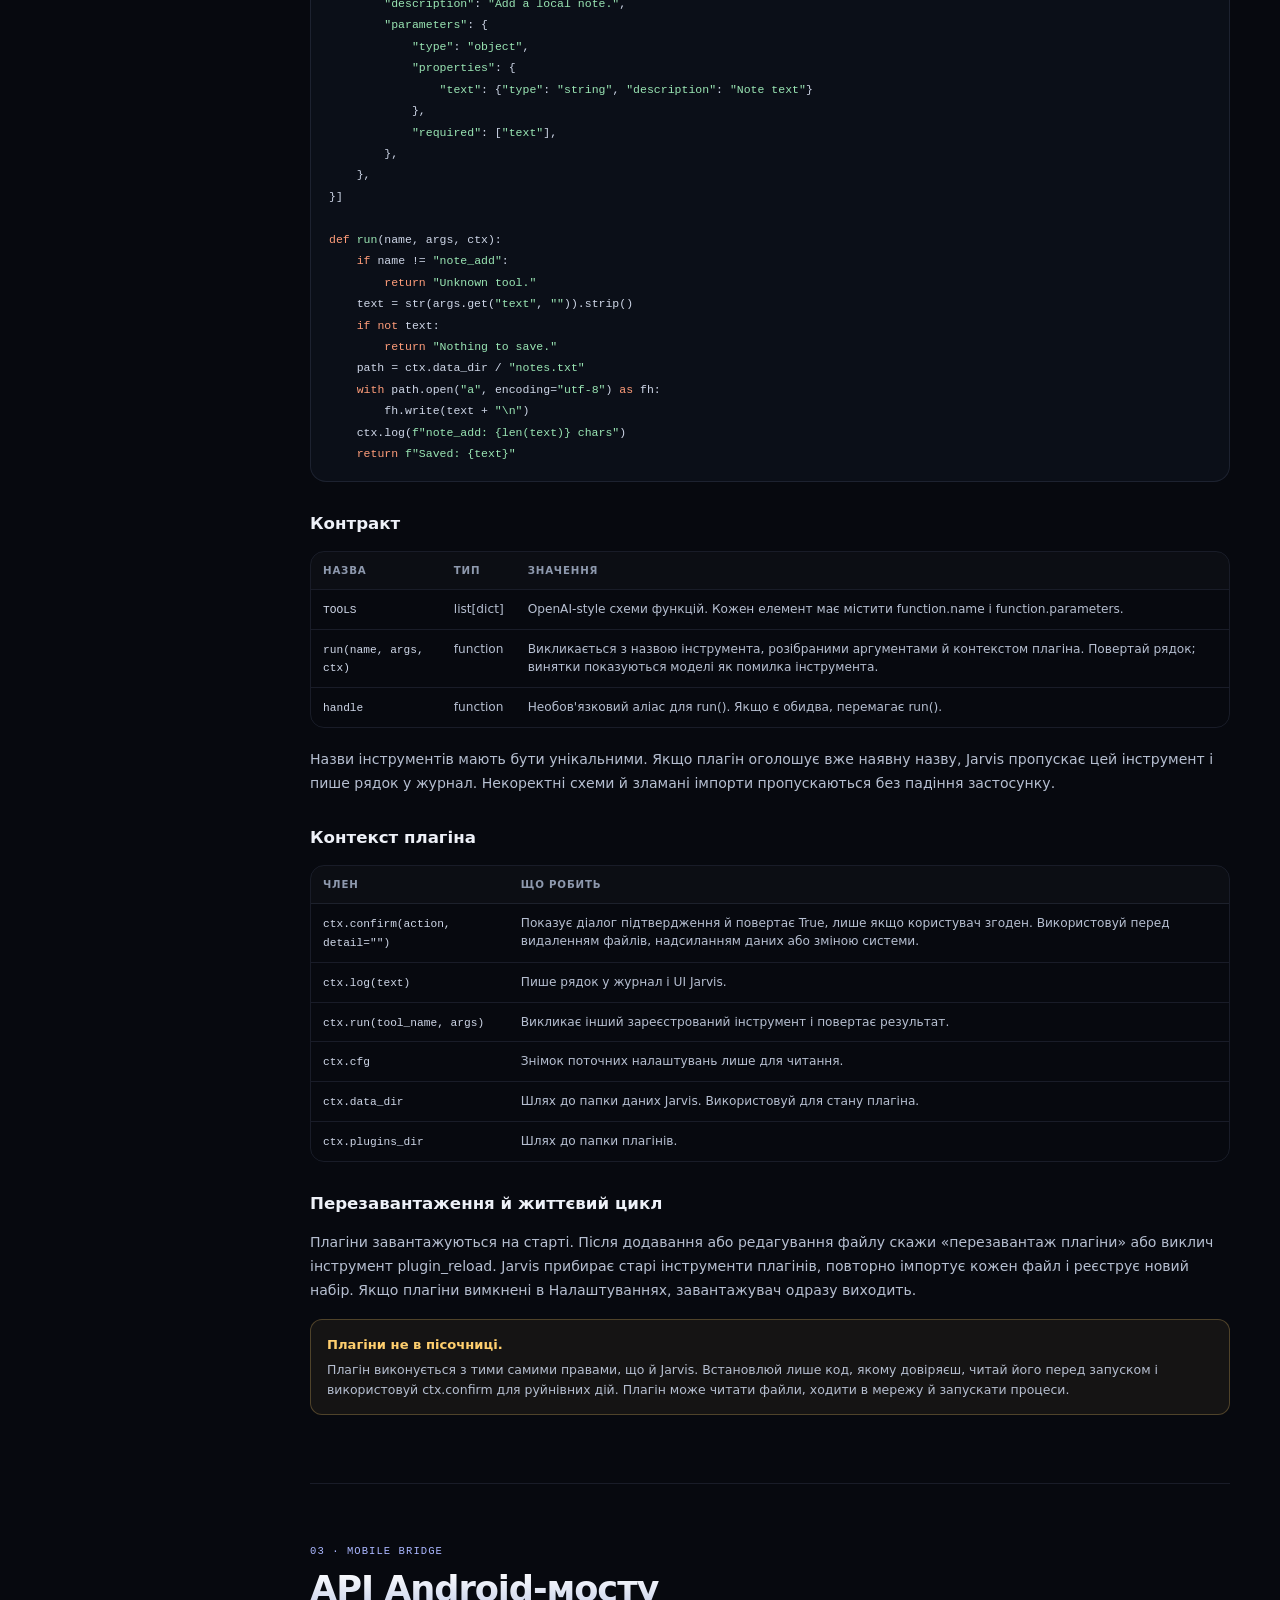
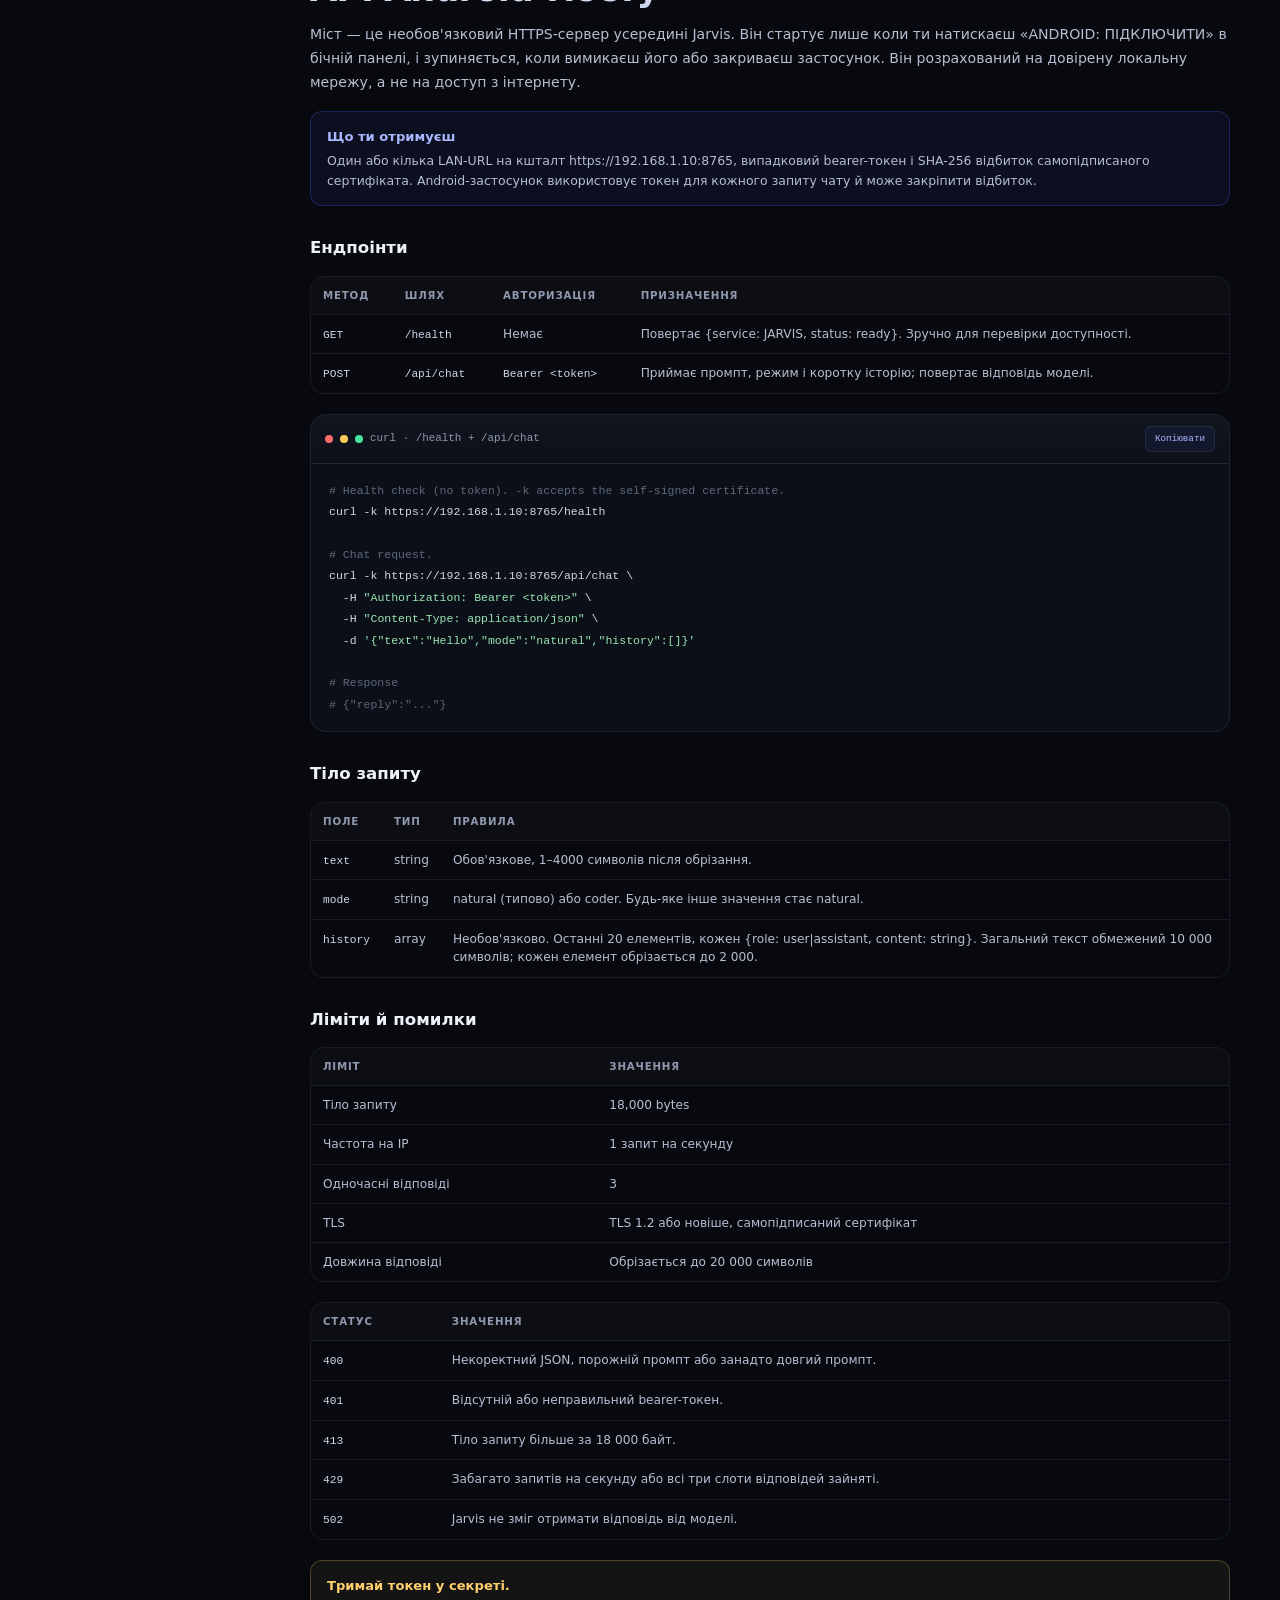
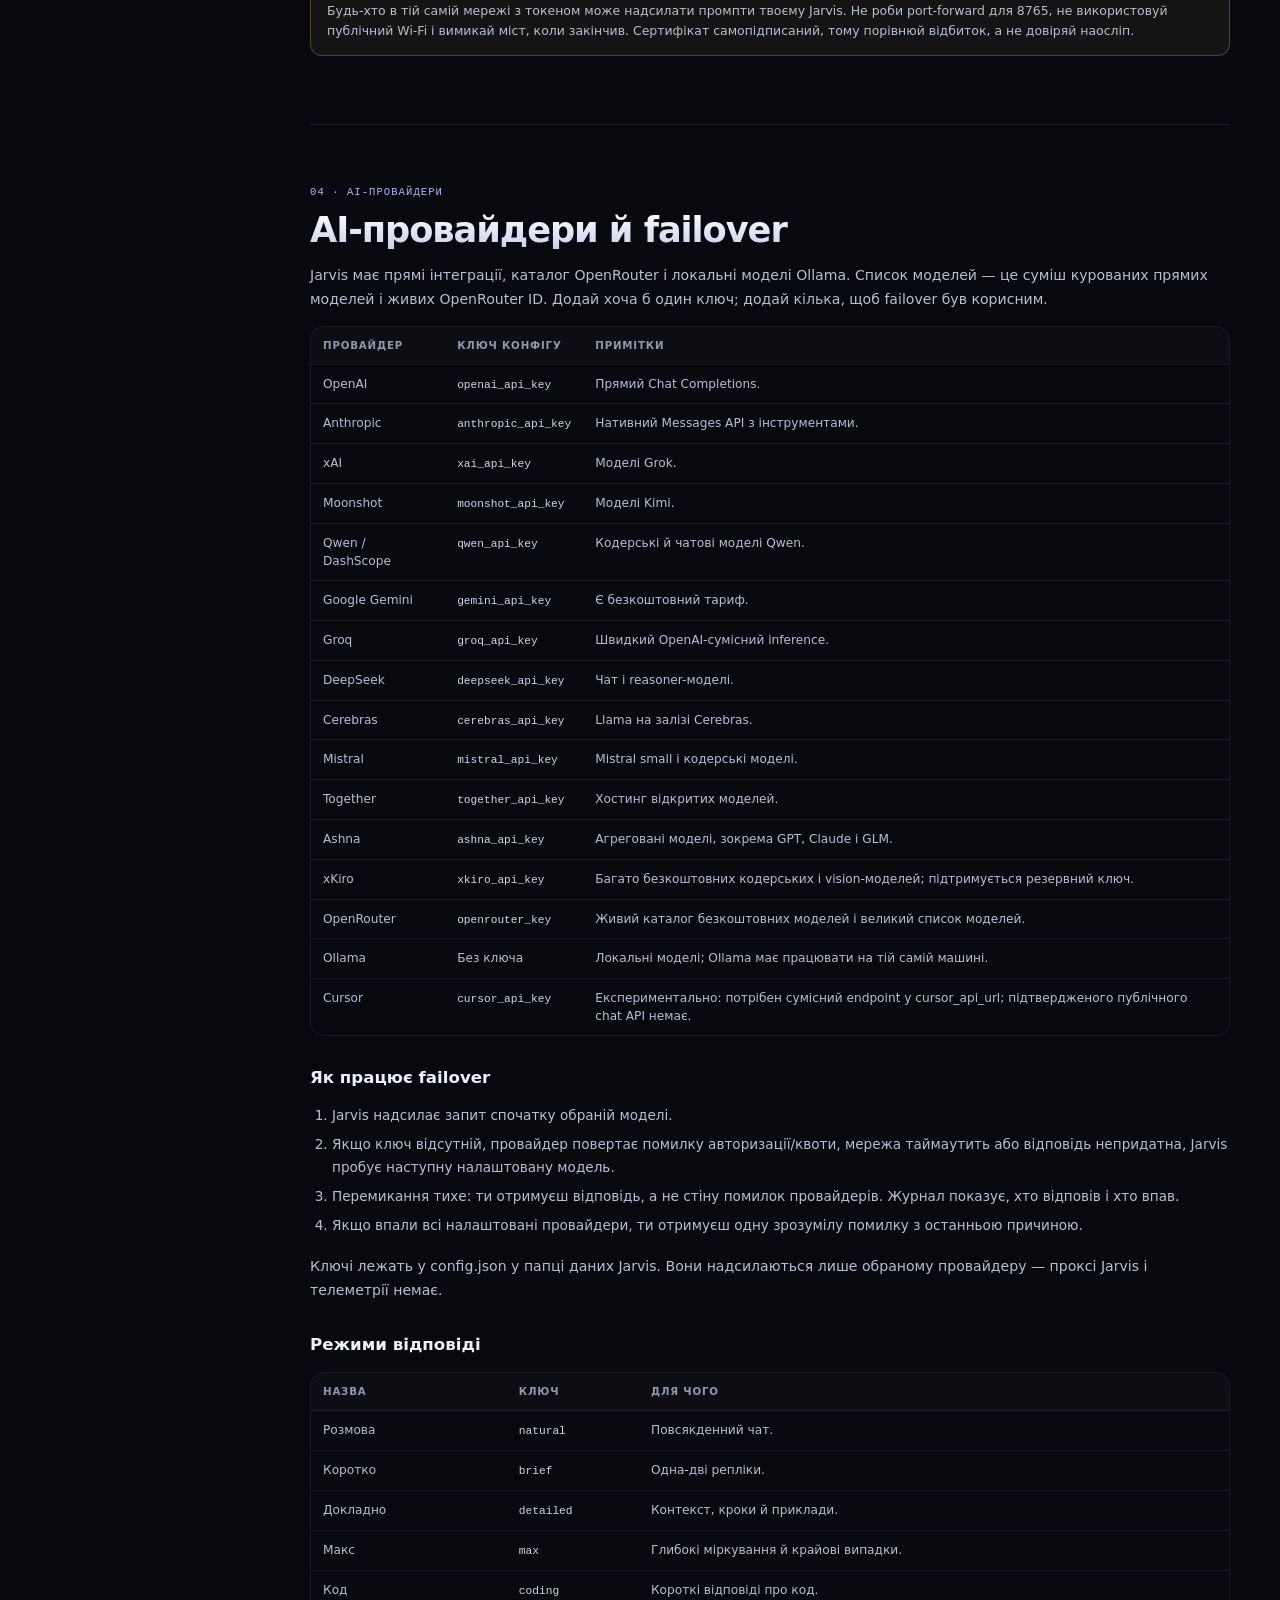
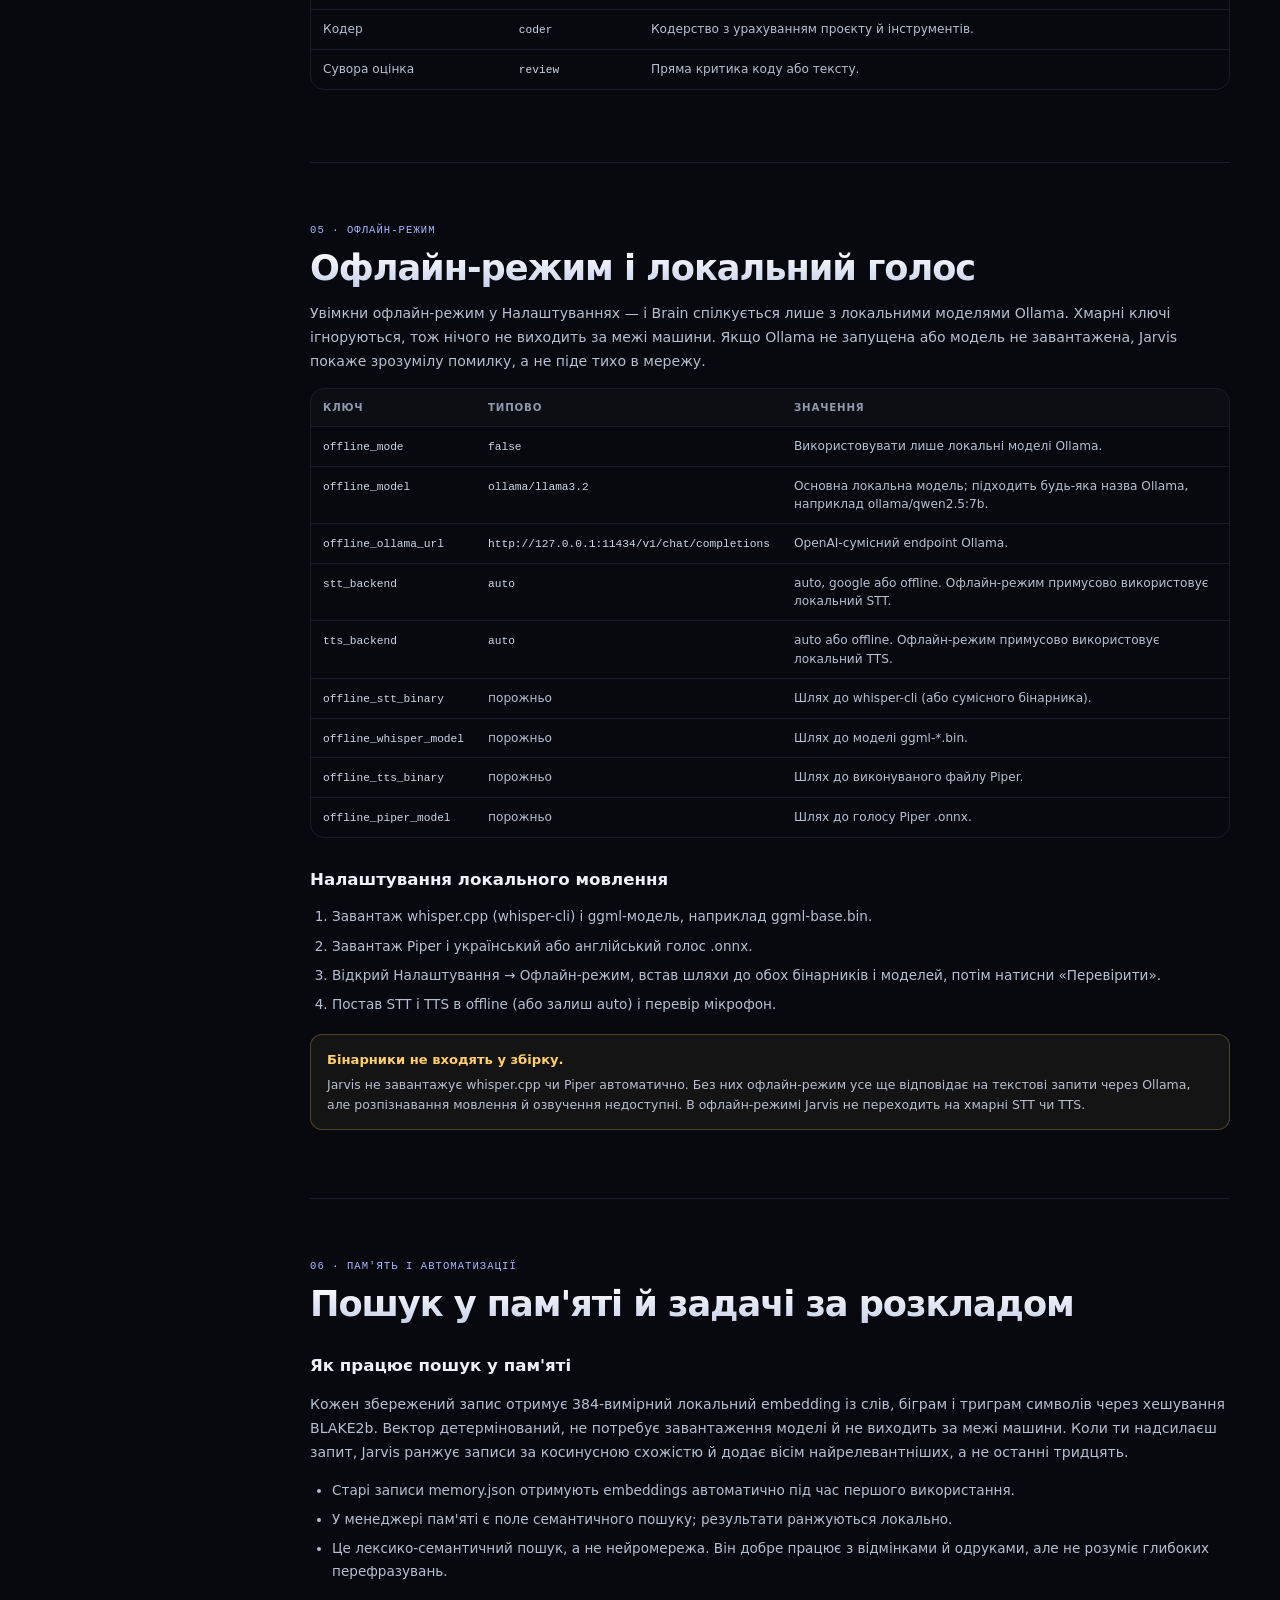
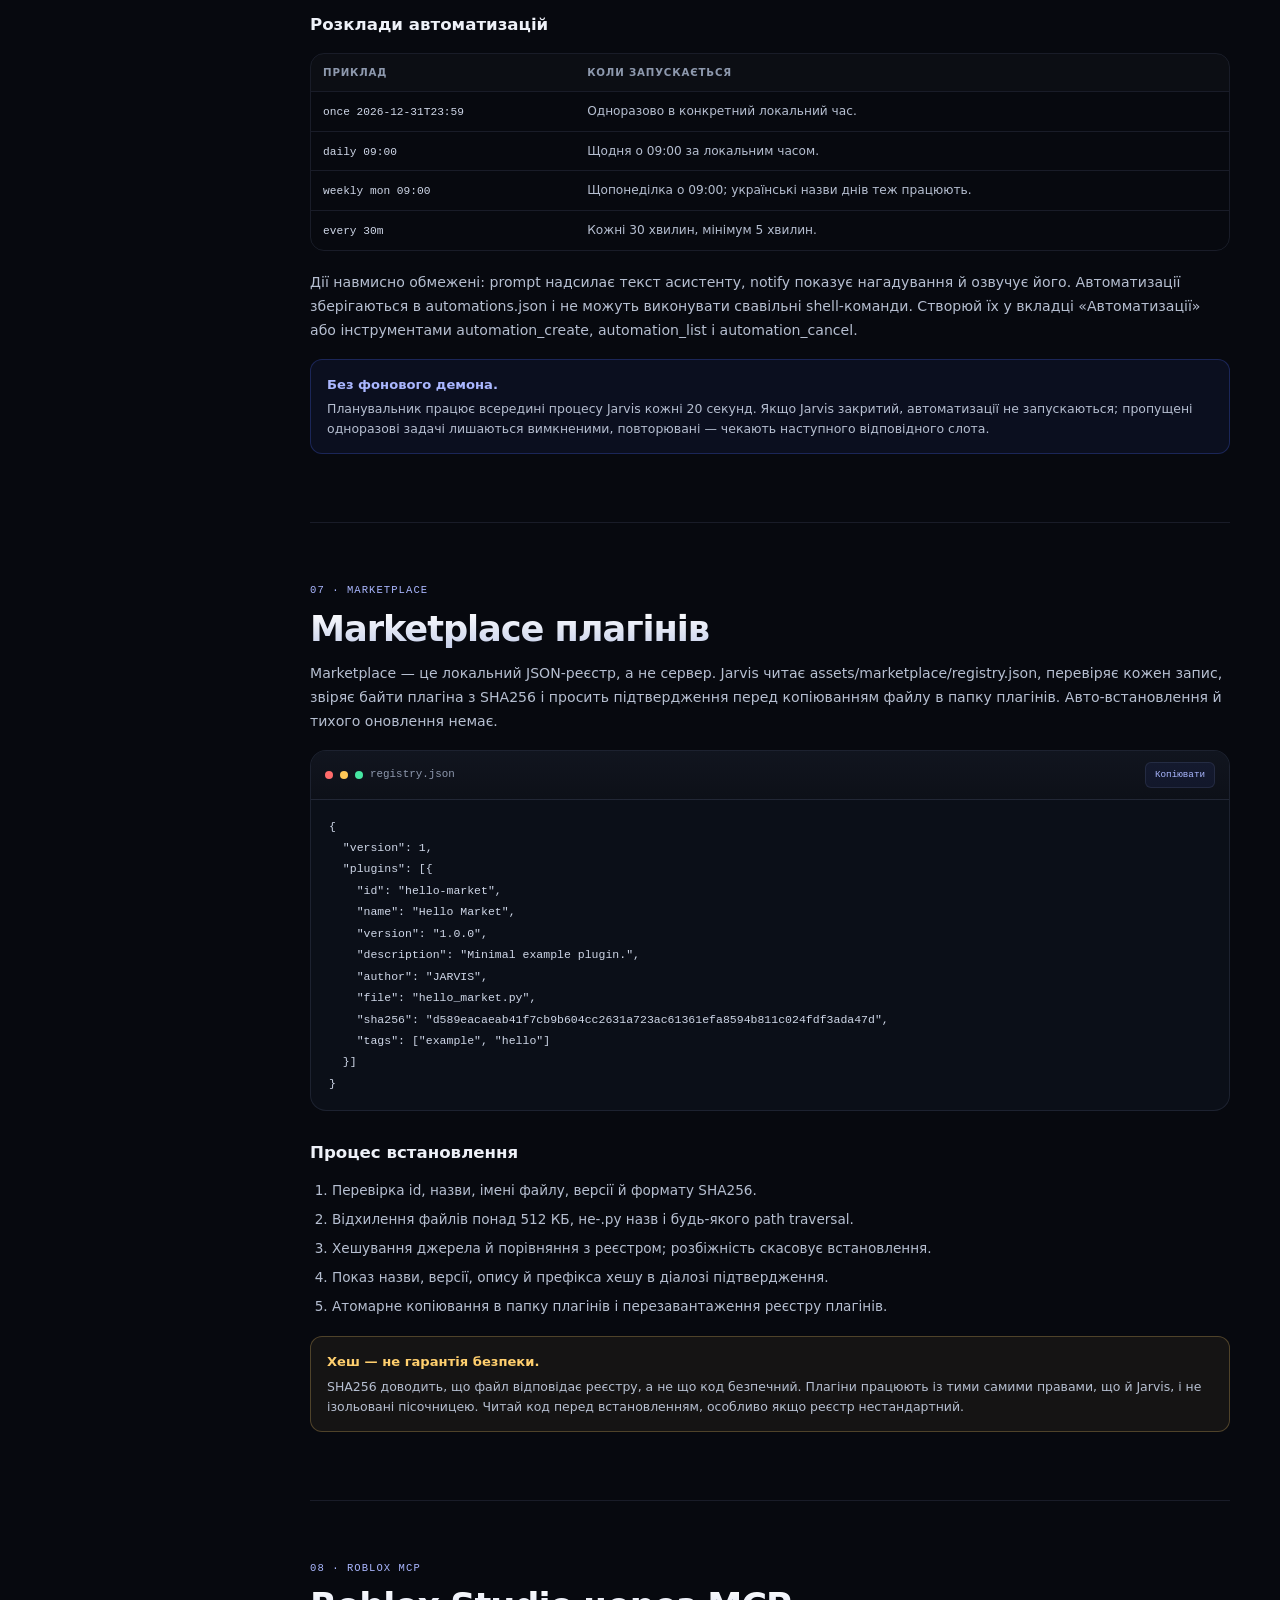
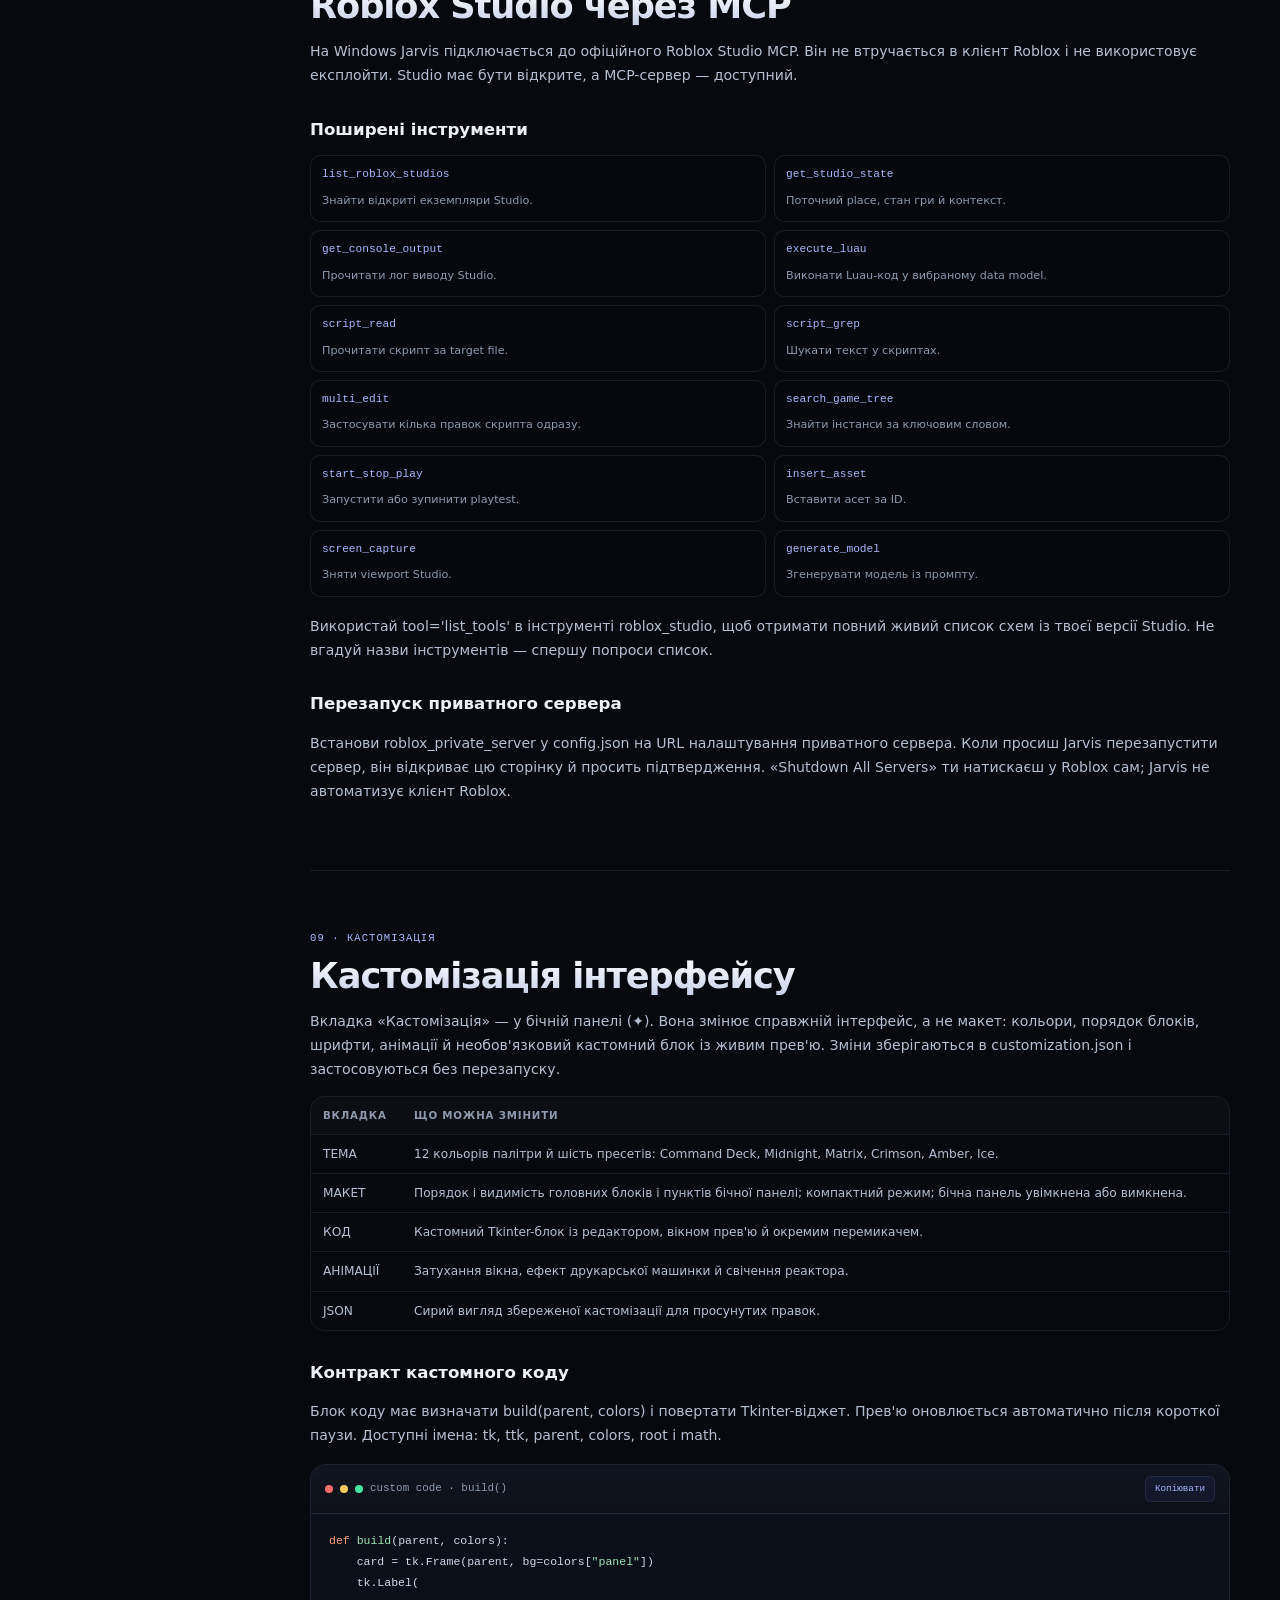
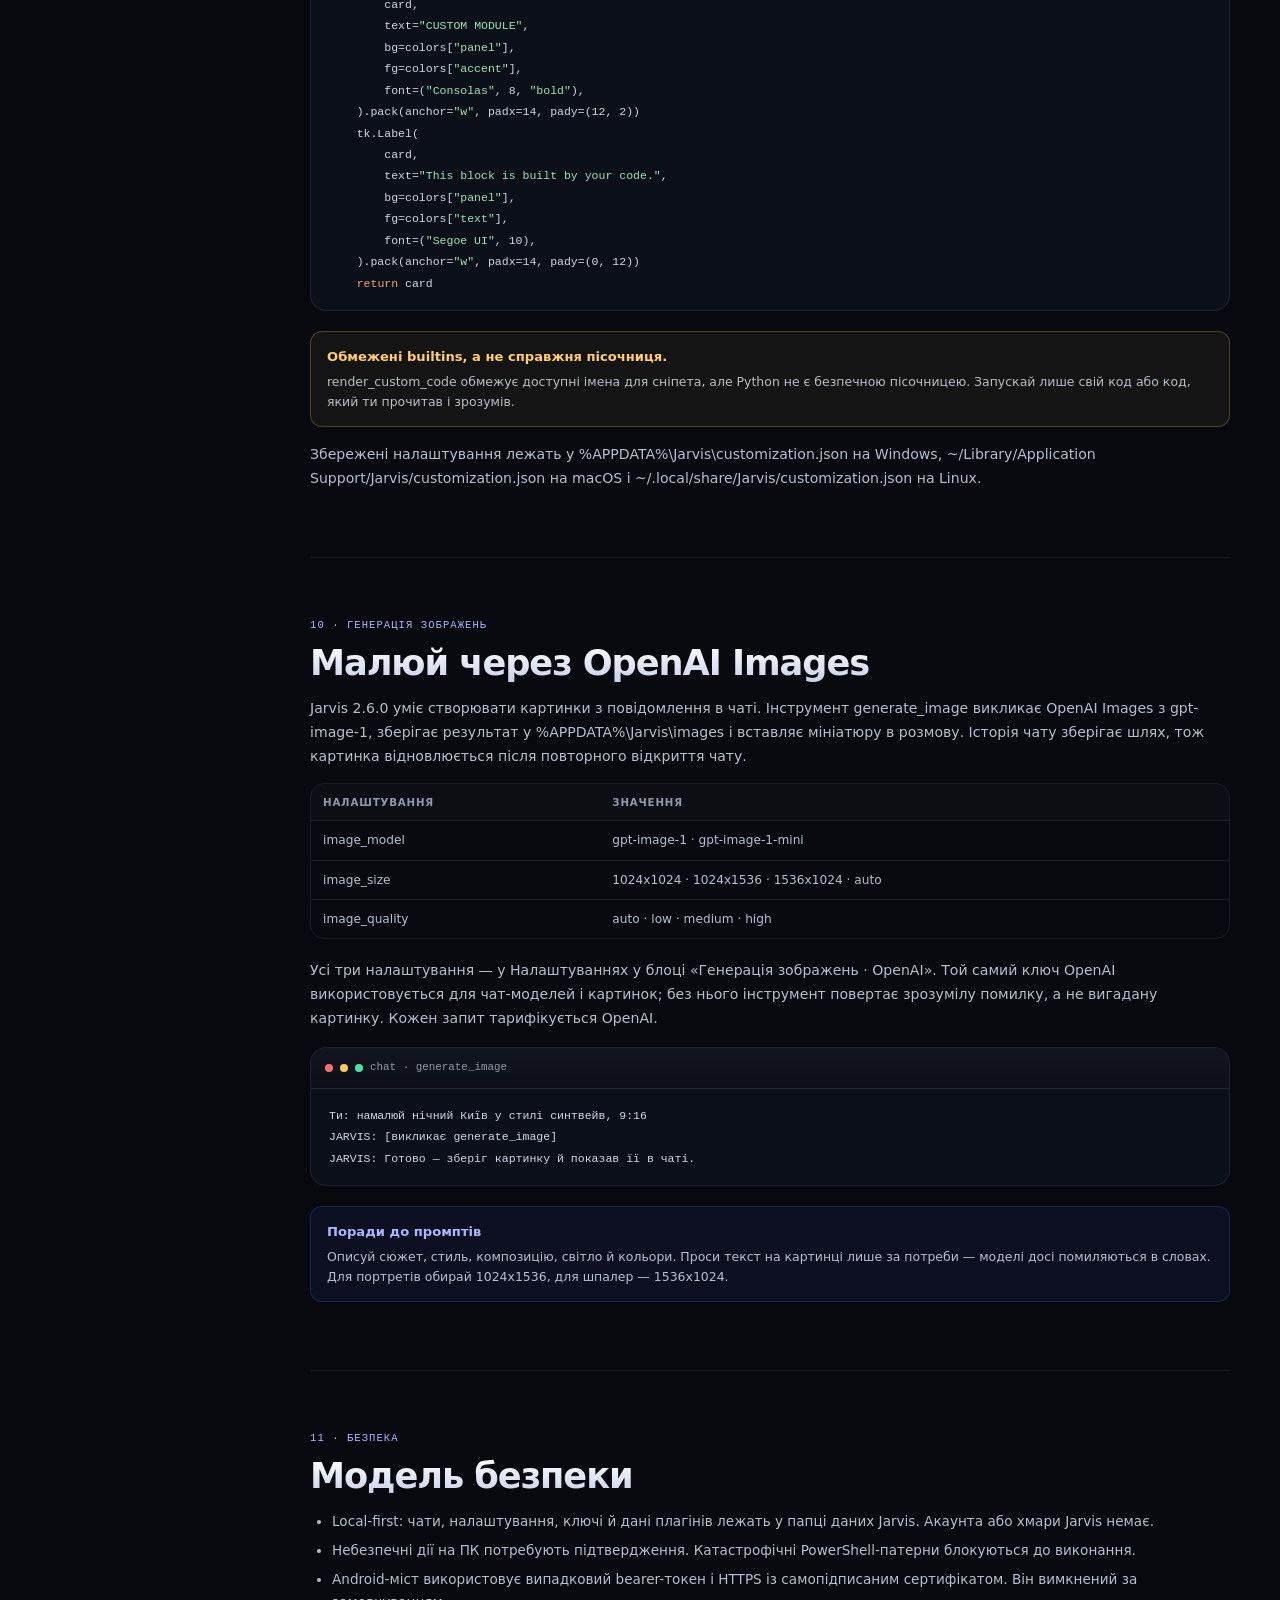
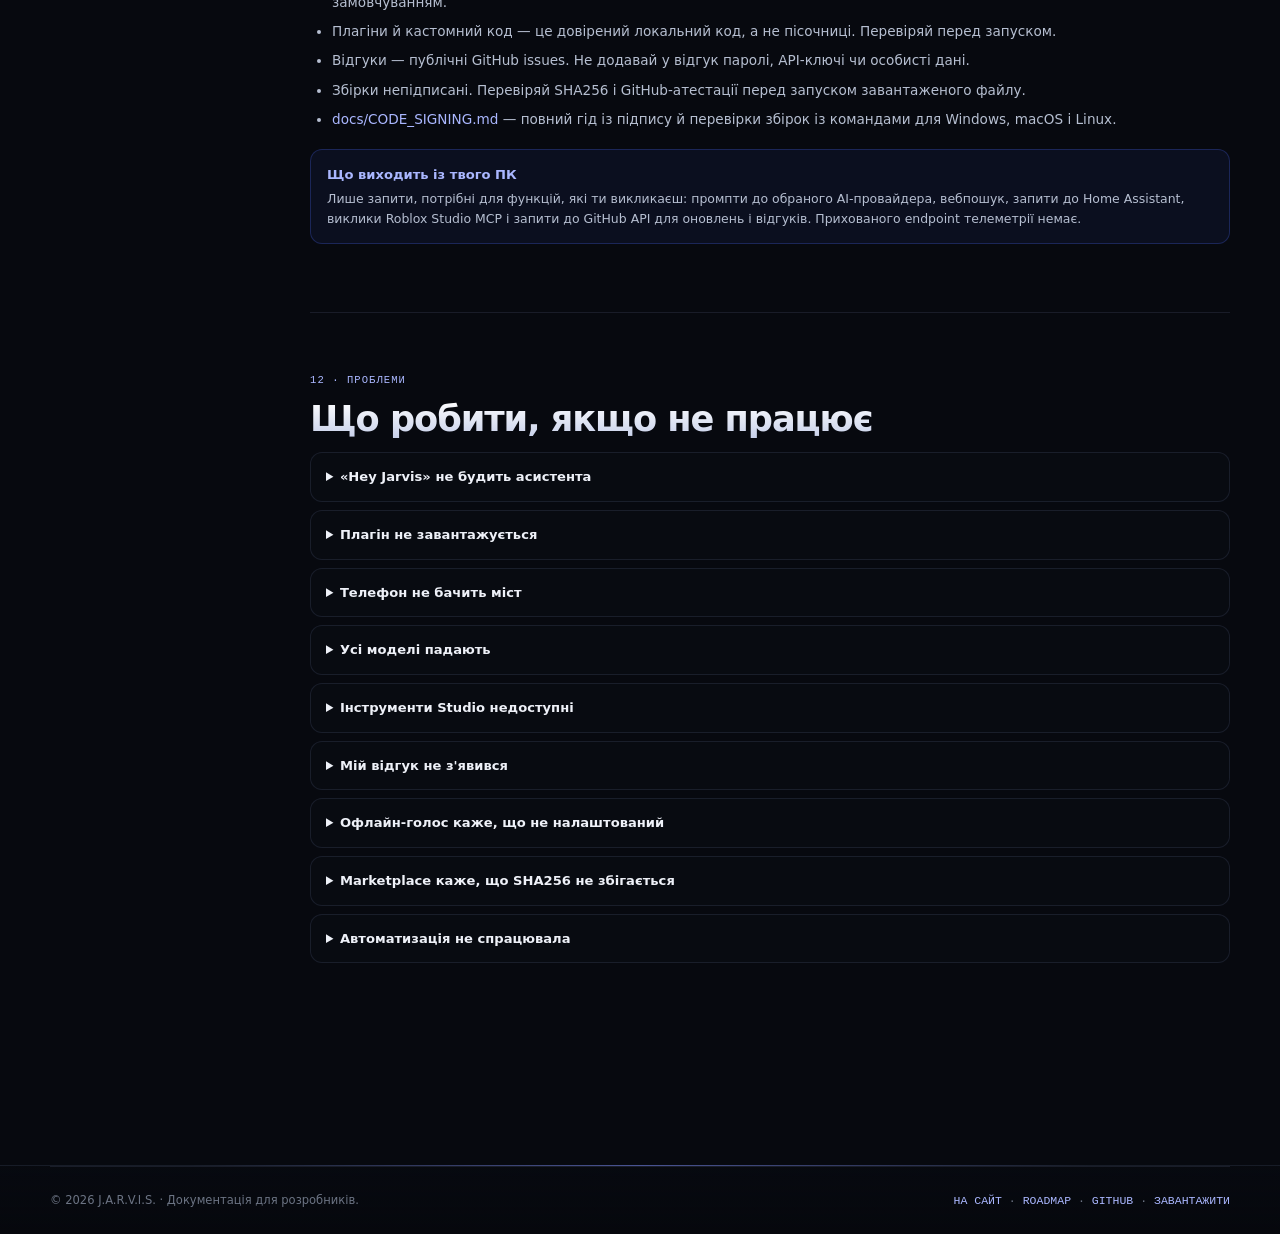
==== commit b5dfd035: "feat: 2.6.0 - chat image generation via OpenAI gpt-image-1 Add core/image_gen.py and the generate_im" ====
--- a/website/docs.html
+++ b/website/docs.html
@@ -103,12 +103,13 @@
         <a href="#marketplace" data-en="Marketplace">Marketplace</a>
         <a href="#roblox" data-en="Roblox MCP">Roblox MCP</a>
         <a href="#customize" data-en="Customize">Кастомізація</a>
+        <a href="#images" data-en="Image generation">Генерація зображень</a>
         <a href="#security" data-en="Security">Безпека</a>
         <a href="#troubleshooting" data-en="Troubleshooting">Проблеми</a>
       </nav>
       <div class="docs-sidebar-note">
-        <span class="mono">v2.4</span>
-        <p data-en="Docs match the 2.2 codebase. For older builds, check the repository tag.">Документація відповідає коду 2.2. Для старіших збірок дивись тег у репозиторії.</p>
+        <span class="mono">v2.6</span>
+        <p data-en="Docs match the 2.6 codebase. For older builds, check the repository tag.">Документація відповідає коду 2.6. Для старіших збірок дивись тег у репозиторії.</p>
         <a href="https://github.com/__GITHUB_REPOSITORY__" target="_blank" rel="noopener" data-en="Source on GitHub">Код на GitHub</a>
       </div>
     </aside>
@@ -545,8 +546,42 @@
         <p data-en="Saved settings live in %APPDATA%\Jarvis\customization.json on Windows, ~/Library/Application Support/Jarvis/customization.json on macOS and ~/.local/share/Jarvis/customization.json on Linux.">Збережені налаштування лежать у %APPDATA%\Jarvis\customization.json на Windows, ~/Library/Application Support/Jarvis/customization.json на macOS і ~/.local/share/Jarvis/customization.json на Linux.</p>
       </section>
 
+      <section id="images" class="docs-section">
+        <span class="docs-kicker" data-en="10 · Image generation">10 · Генерація зображень</span>
+        <h2 data-en="Draw with OpenAI Images">Малюй через OpenAI Images</h2>
+        <p data-en="Jarvis 2.6.0 can create pictures from a chat message. The generate_image tool calls OpenAI Images with gpt-image-1, saves the result to %APPDATA%\Jarvis\images and inserts a thumbnail into the conversation. Chat history keeps the path, so the picture is restored when you reopen the chat.">Jarvis 2.6.0 уміє створювати картинки з повідомлення в чаті. Інструмент generate_image викликає OpenAI Images з gpt-image-1, зберігає результат у %APPDATA%\Jarvis\images і вставляє мініатюру в розмову. Історія чату зберігає шлях, тож картинка відновлюється після повторного відкриття чату.</p>
+
+        <div class="docs-table-wrap">
+          <table class="docs-table">
+            <thead><tr><th data-en="Setting">Налаштування</th><th data-en="Values">Значення</th></tr></thead>
+            <tbody>
+              <tr><td>image_model</td><td>gpt-image-1 · gpt-image-1-mini</td></tr>
+              <tr><td>image_size</td><td>1024x1024 · 1024x1536 · 1536x1024 · auto</td></tr>
+              <tr><td>image_quality</td><td>auto · low · medium · high</td></tr>
+            </tbody>
+          </table>
+        </div>
+
+        <p data-en="All three settings are in Settings under «Генерація зображень · OpenAI». The same OpenAI key is used for chat models and images; without it the tool returns a clear error instead of a fake picture. Each request is billed by OpenAI.">Усі три налаштування — у Налаштуваннях у блоці «Генерація зображень · OpenAI». Той самий ключ OpenAI використовується для чат-моделей і картинок; без нього інструмент повертає зрозумілу помилку, а не вигадану картинку. Кожен запит тарифікується OpenAI.</p>
+
+        <div class="docs-code">
+          <div class="code-head">
+            <span class="frame-dot red"></span><span class="frame-dot yellow"></span><span class="frame-dot green"></span>
+            chat · generate_image
+          </div>
+<pre><code>Ти: намалюй нічний Київ у стилі синтвейв, 9:16
+JARVIS: [викликає generate_image]
+JARVIS: Готово — зберіг картинку й показав її в чаті.</code></pre>
+        </div>
+
+        <div class="docs-callout">
+          <strong data-en="Prompt tips">Поради до промптів</strong>
+          <p data-en="Describe subject, style, composition, lighting and colors. Ask for text in the image only if you really need it — models still misspell words. For portraits choose 1024x1536, for wallpapers 1536x1024.">Описуй сюжет, стиль, композицію, світло й кольори. Проси текст на картинці лише за потреби — моделі досі помиляються в словах. Для портретів обирай 1024x1536, для шпалер — 1536x1024.</p>
+        </div>
+      </section>
+
       <section id="security" class="docs-section">
-        <span class="docs-kicker" data-en="10 · Security">10 · Безпека</span>
+        <span class="docs-kicker" data-en="11 · Security">11 · Безпека</span>
         <h2 data-en="Security model">Модель безпеки</h2>
         <ul class="docs-list">
           <li data-en="Local-first: chats, settings, keys and plugin data live in the Jarvis data folder. There is no Jarvis account or cloud.">Local-first: чати, налаштування, ключі й дані плагінів лежать у папці даних Jarvis. Акаунта або хмари Jarvis немає.</li>
@@ -564,7 +599,7 @@
       </section>
 
       <section id="troubleshooting" class="docs-section">
-        <span class="docs-kicker" data-en="11 · Troubleshooting">11 · Проблеми</span>
+        <span class="docs-kicker" data-en="12 · Troubleshooting">12 · Проблеми</span>
         <h2 data-en="Troubleshooting">Що робити, якщо не працює</h2>
         <div class="docs-faq">
           <details>
--- a/website/assets/styles.css
+++ b/website/assets/styles.css
@@ -2097,7 +2097,7 @@
   .download-panel { padding: 30px; }
 }
 
-@media (max-width: 980px) {
+@media (max-width: 1180px) {
   .nav-links {
     display: none;
     position: absolute;
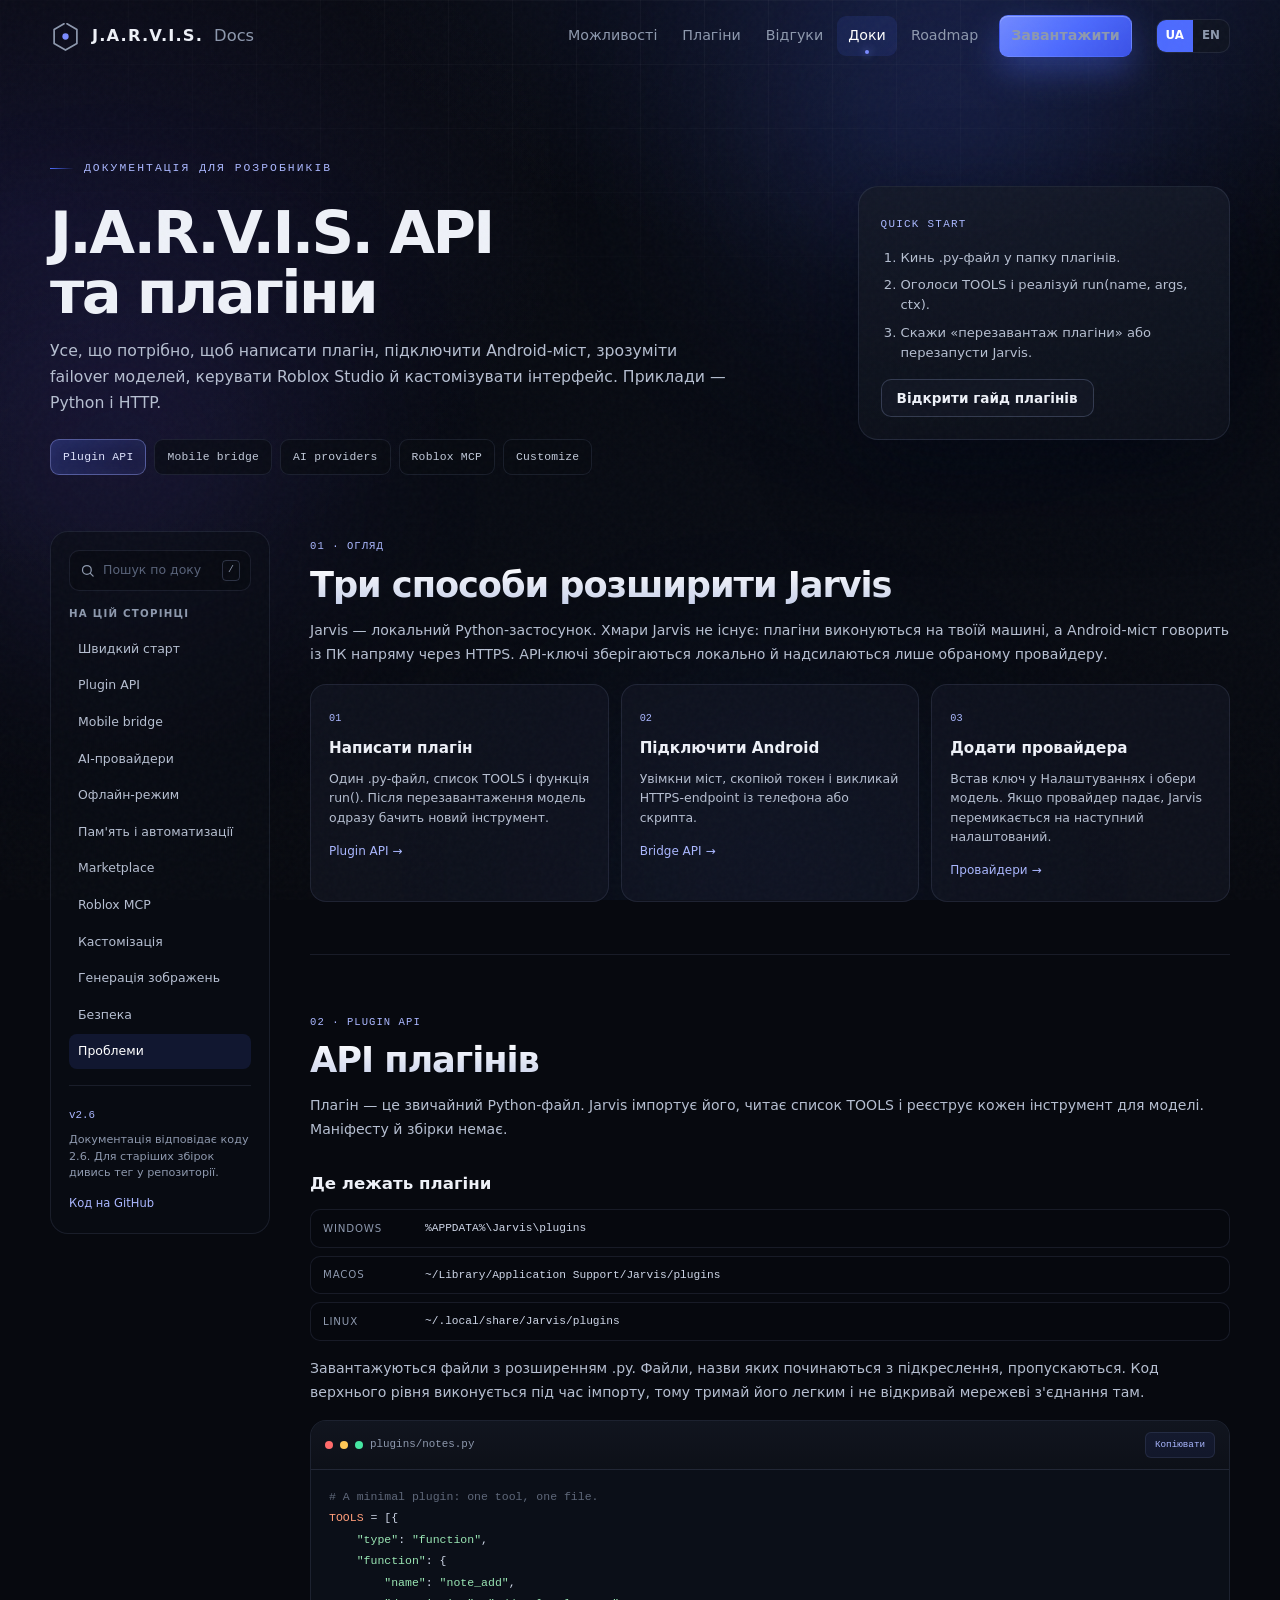
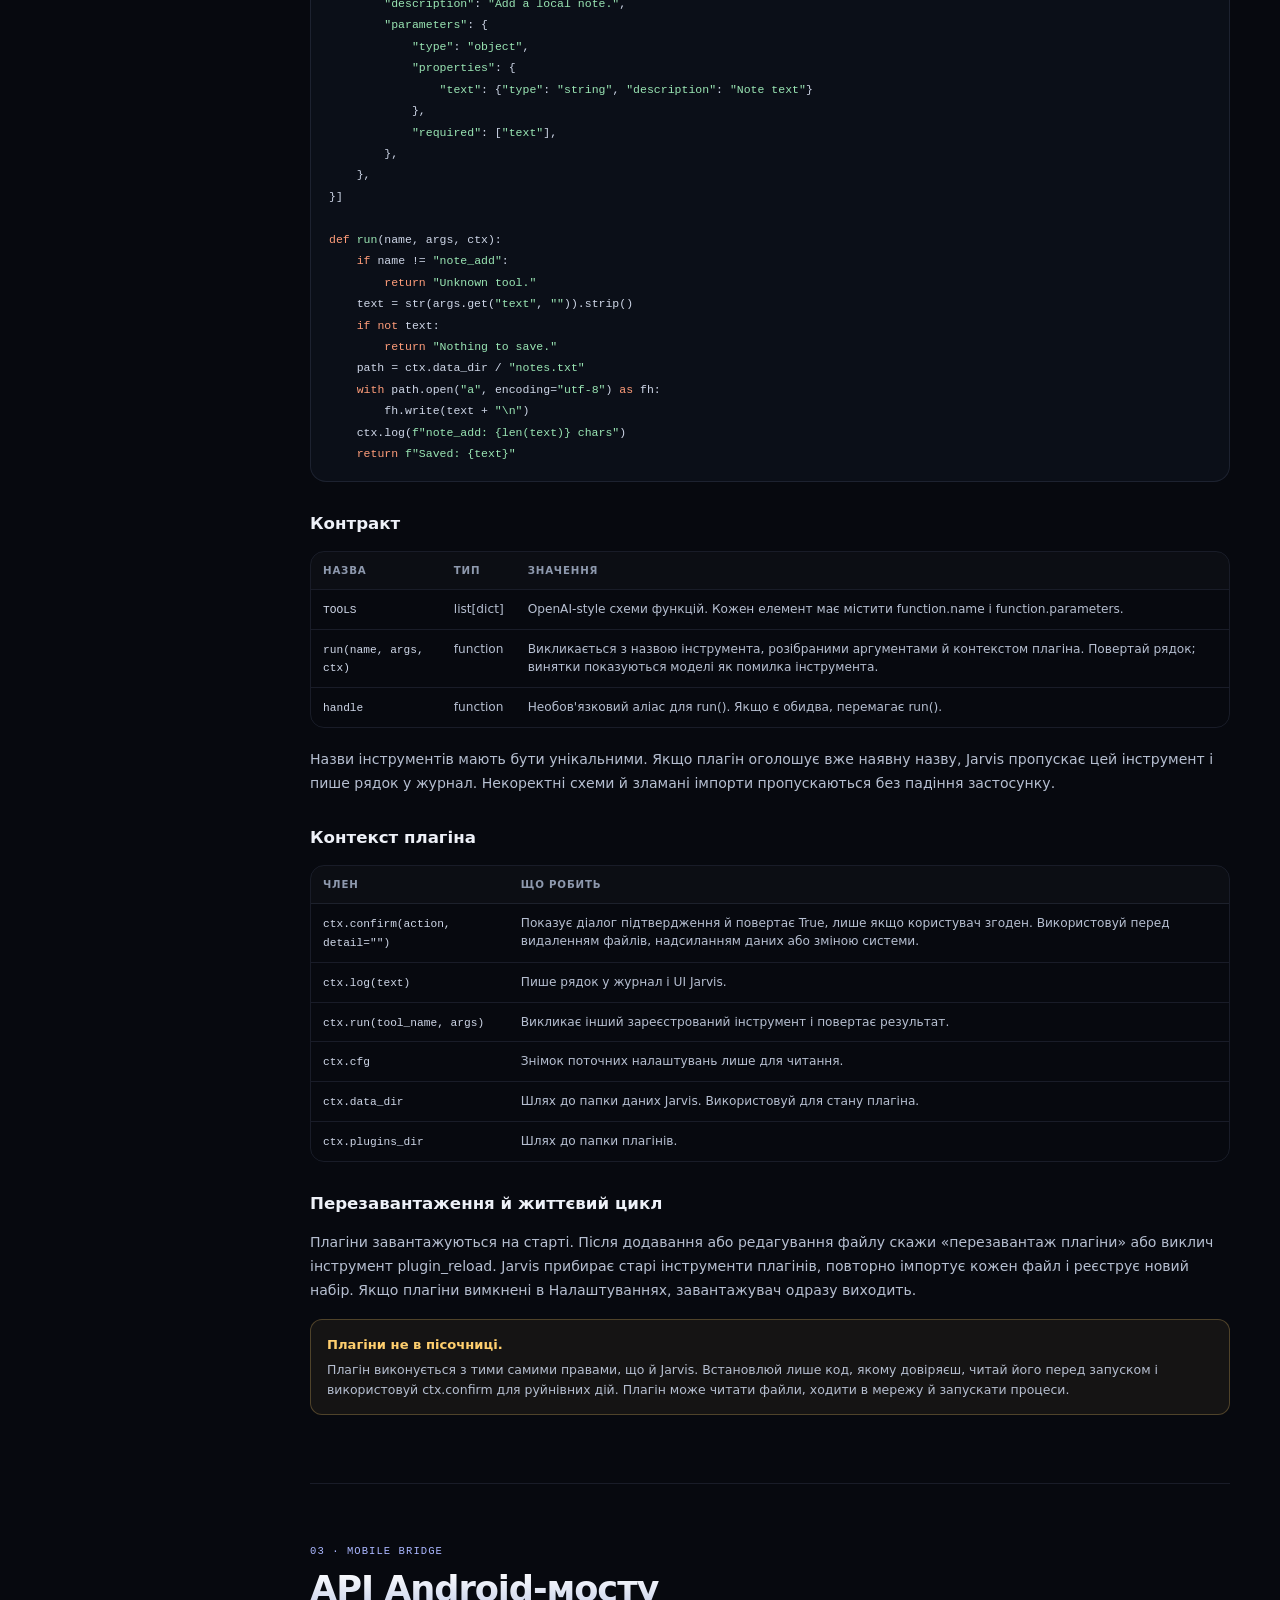
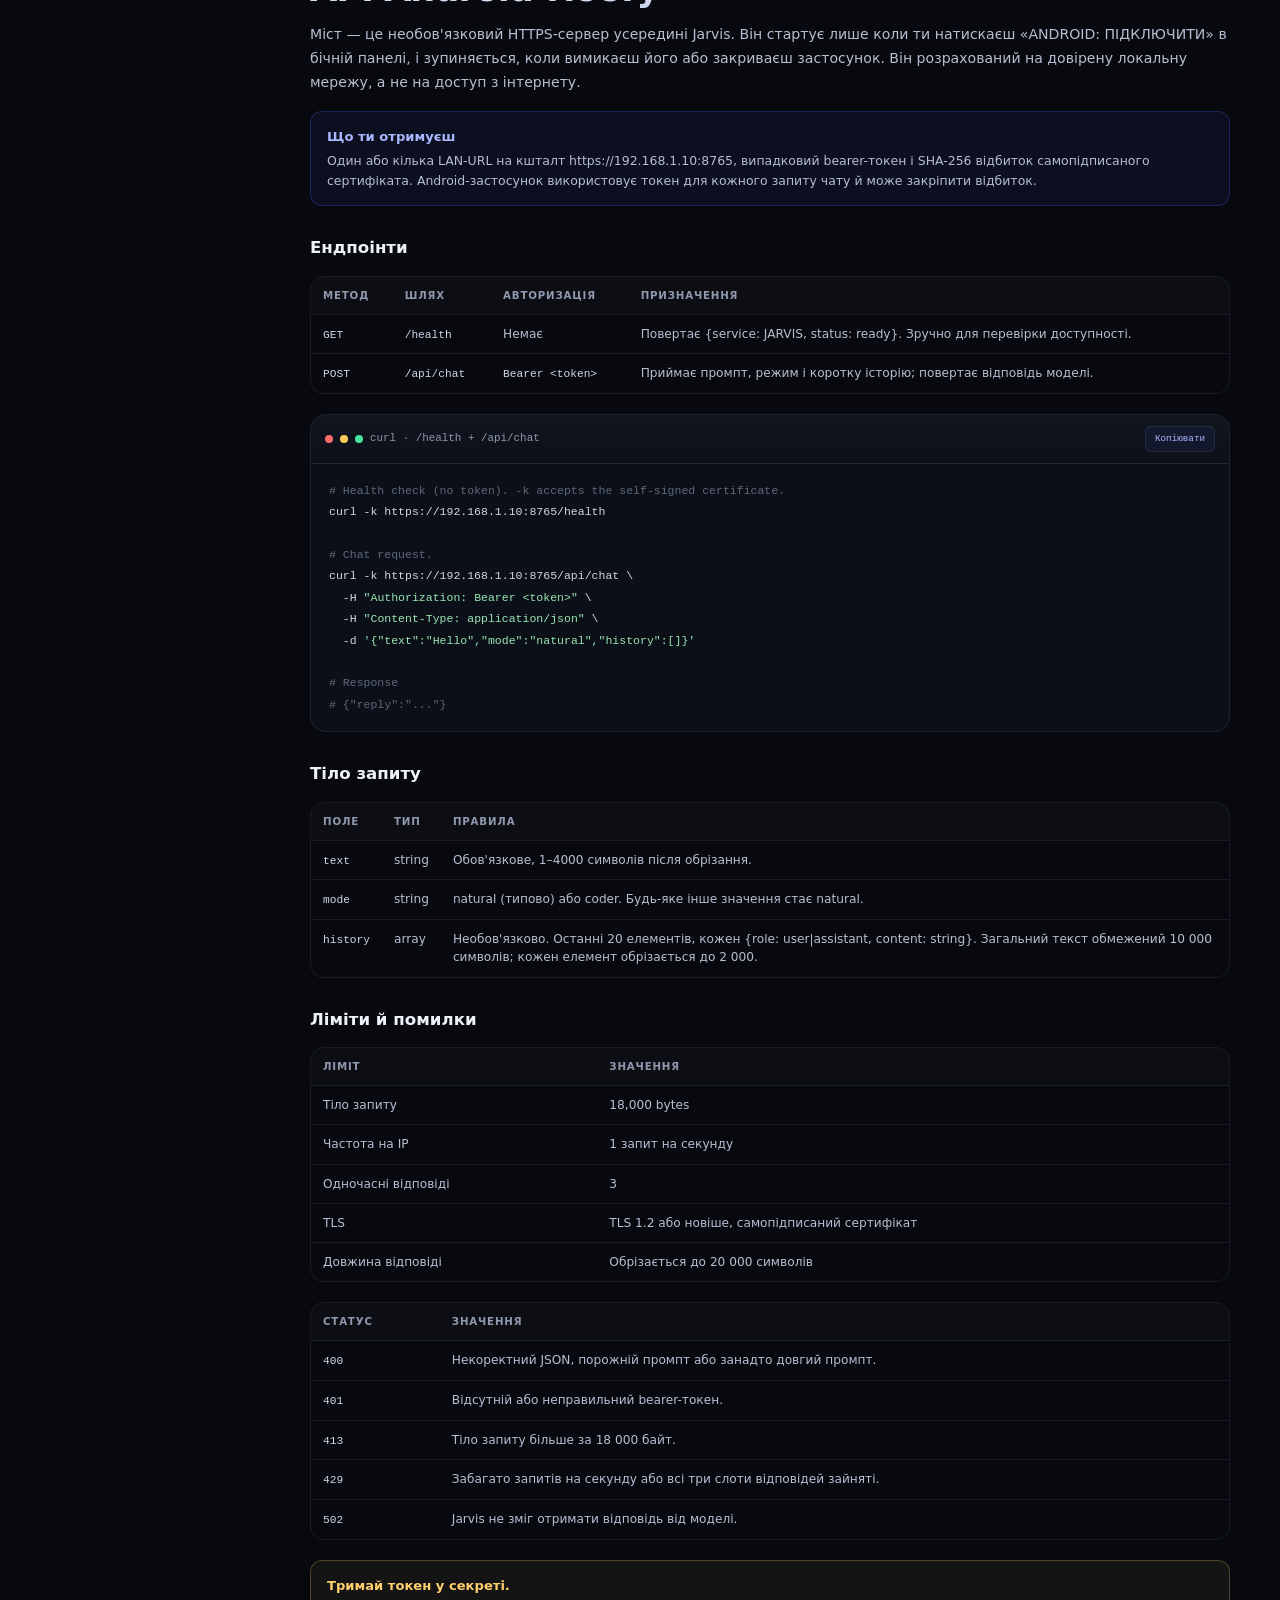
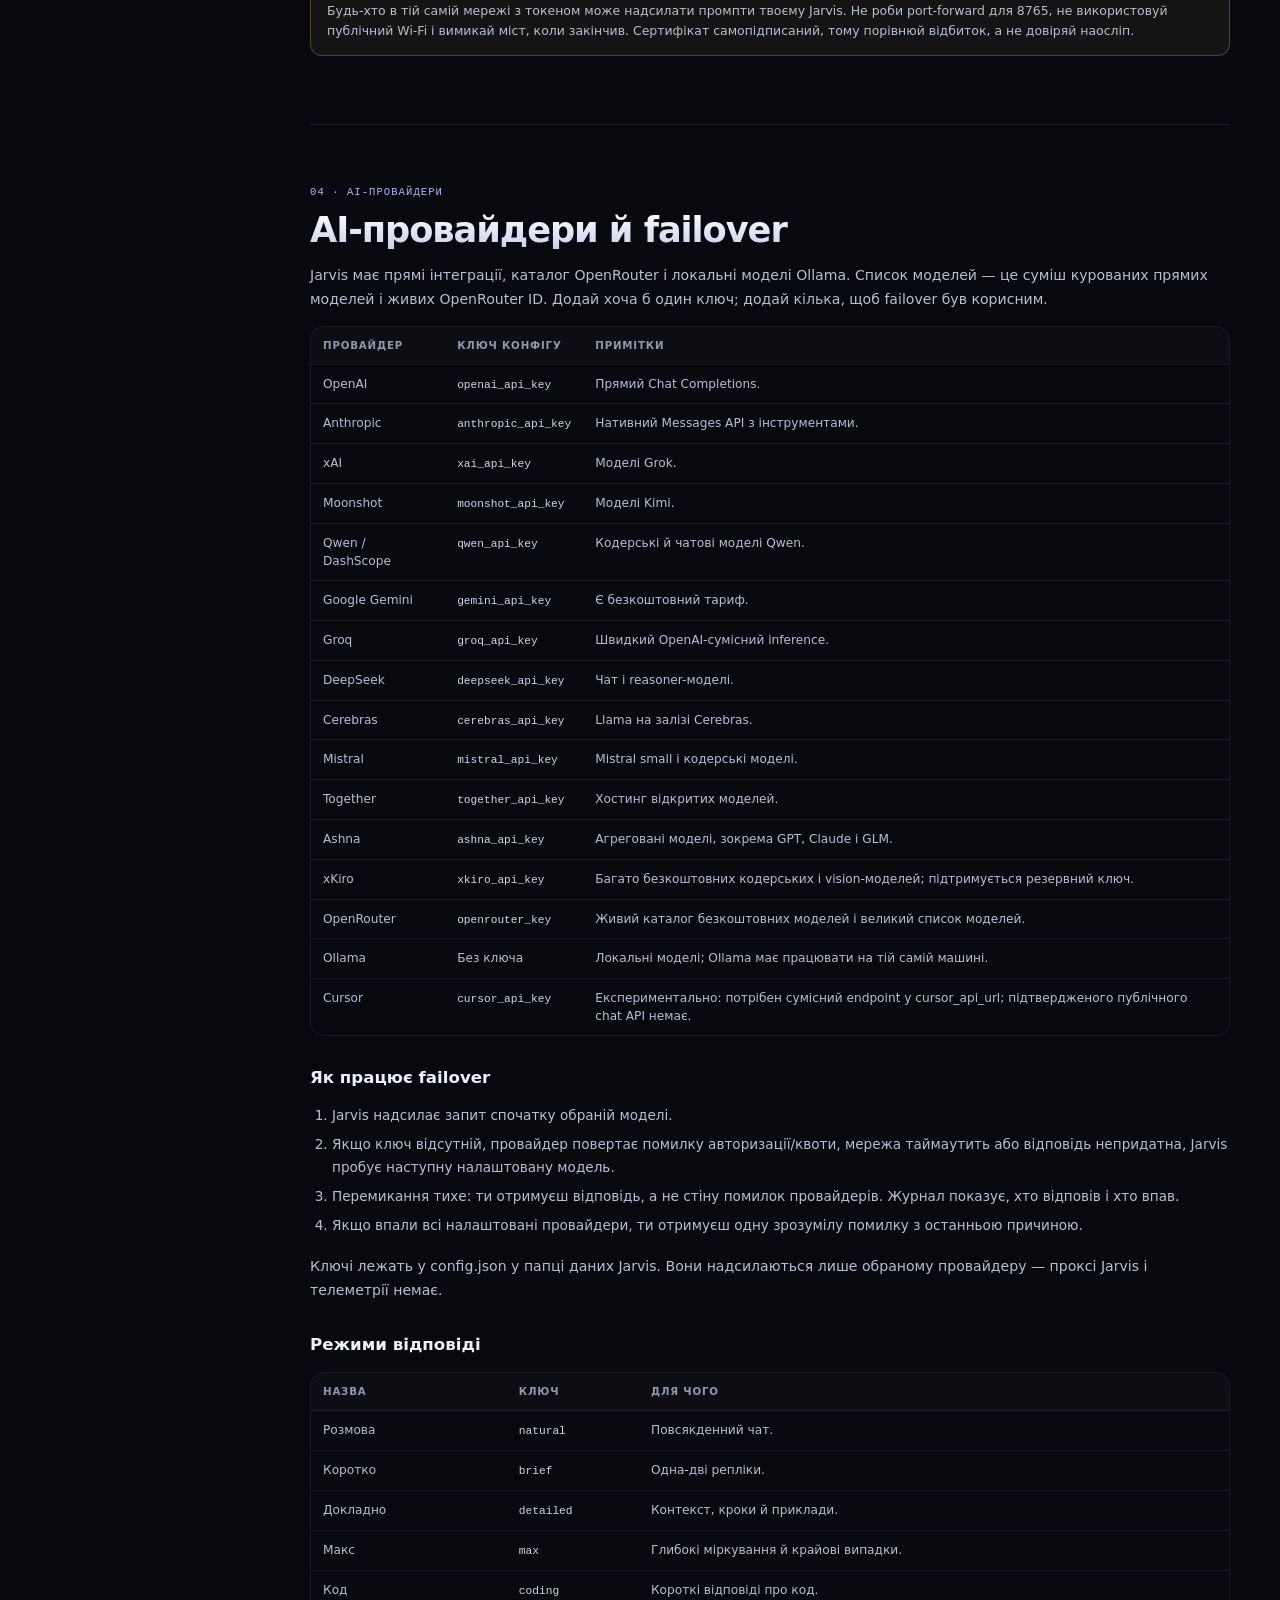
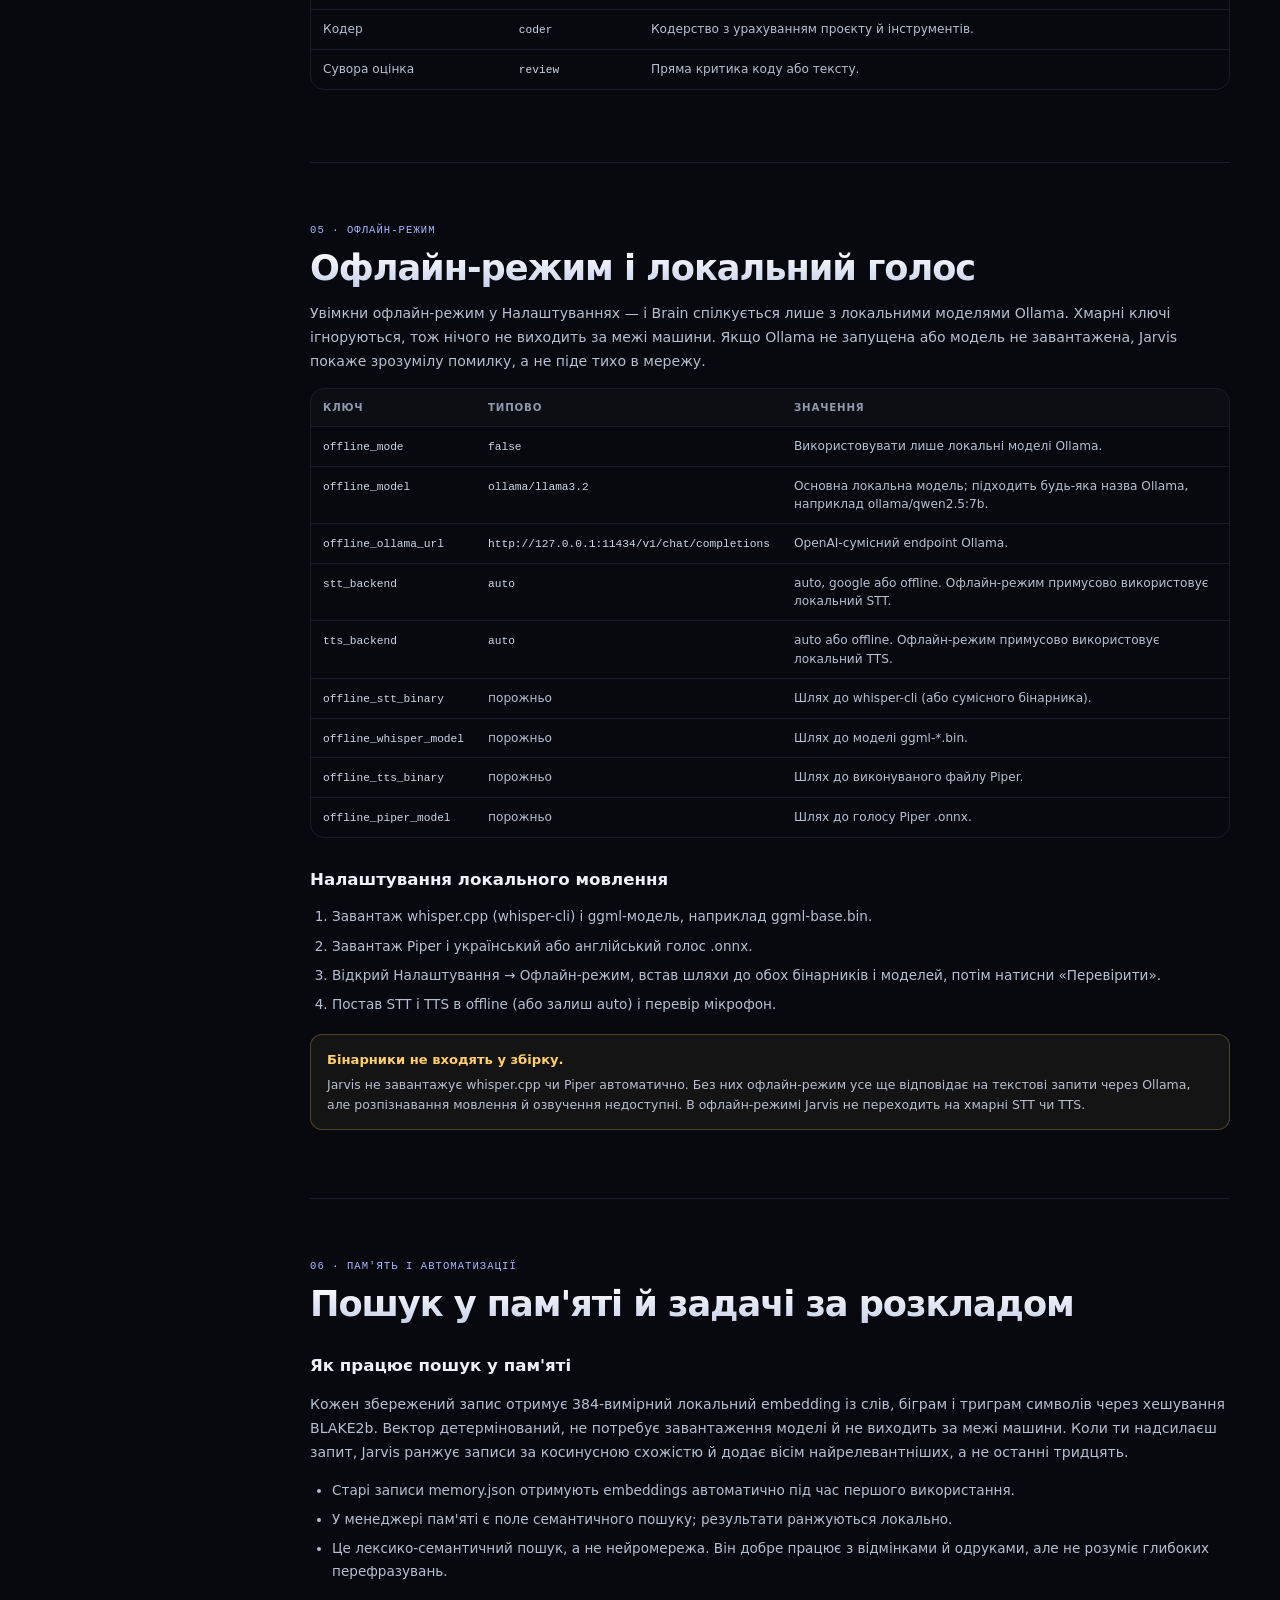
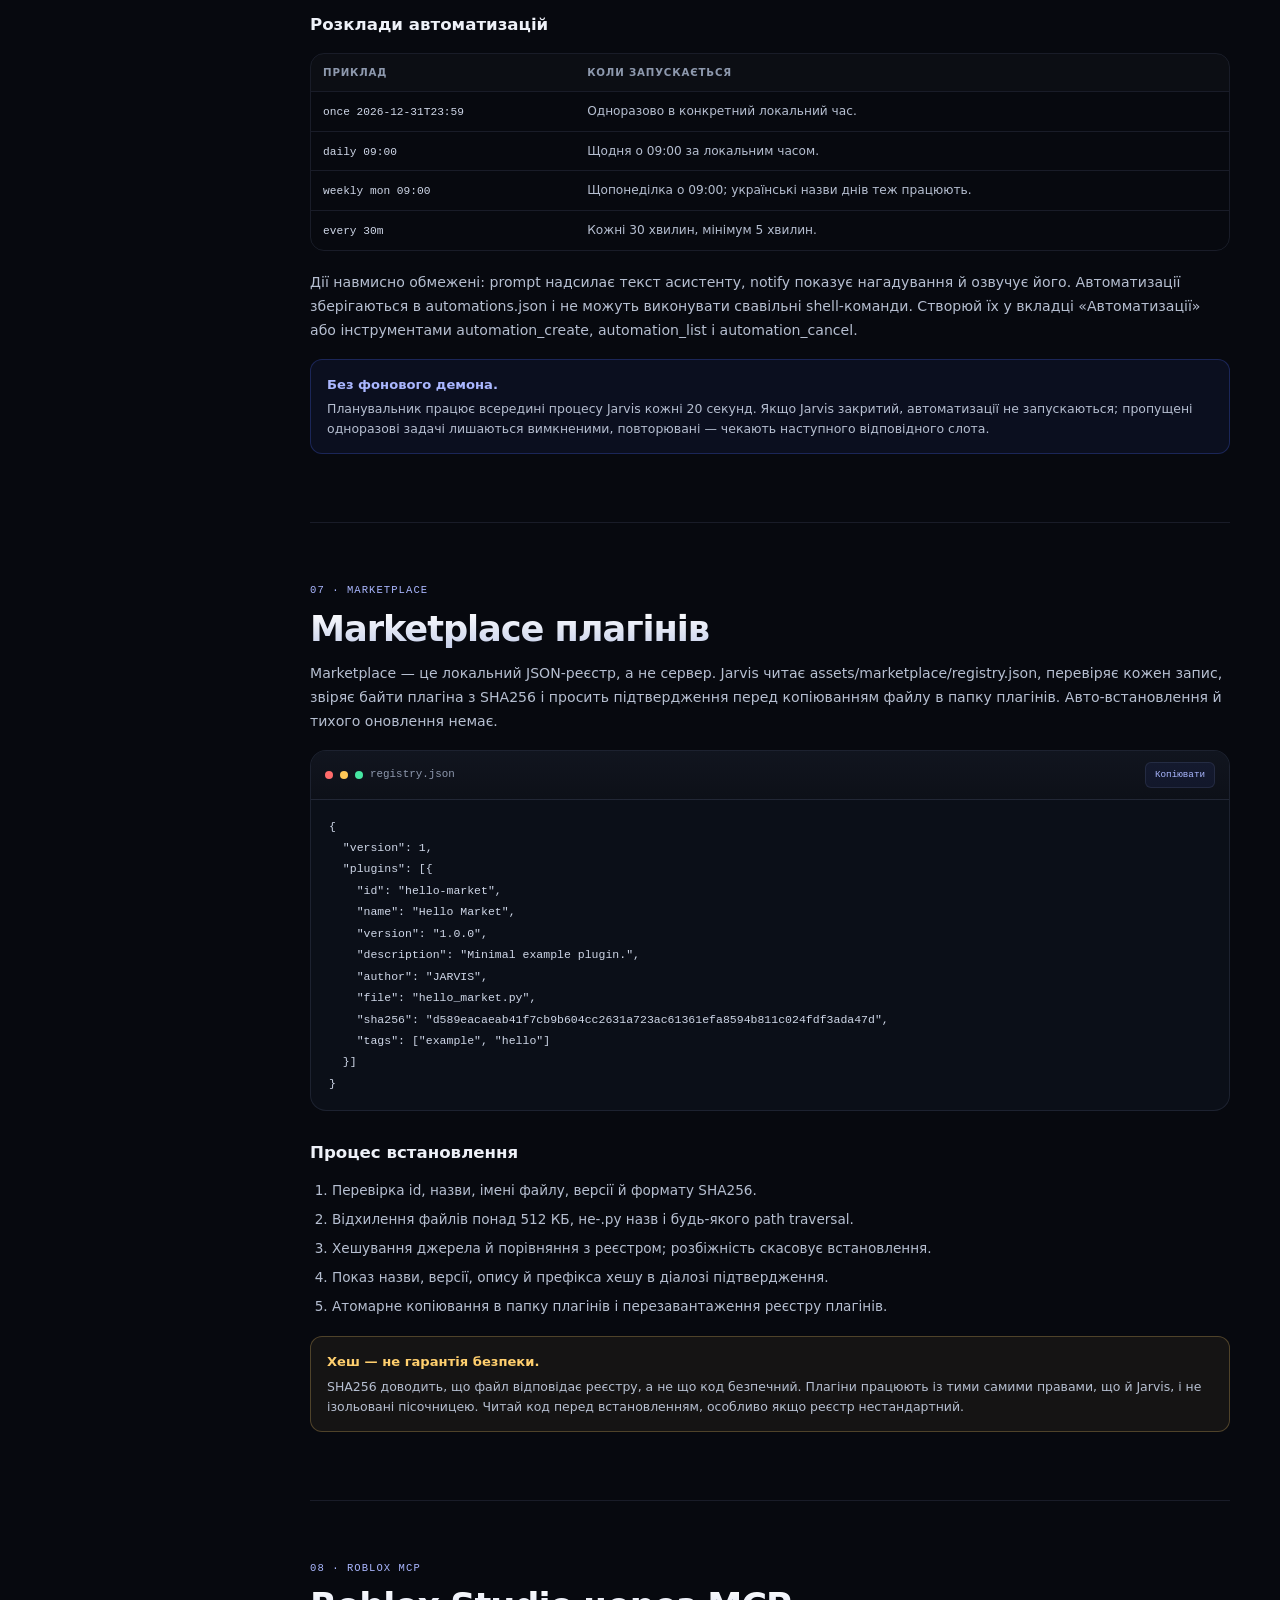
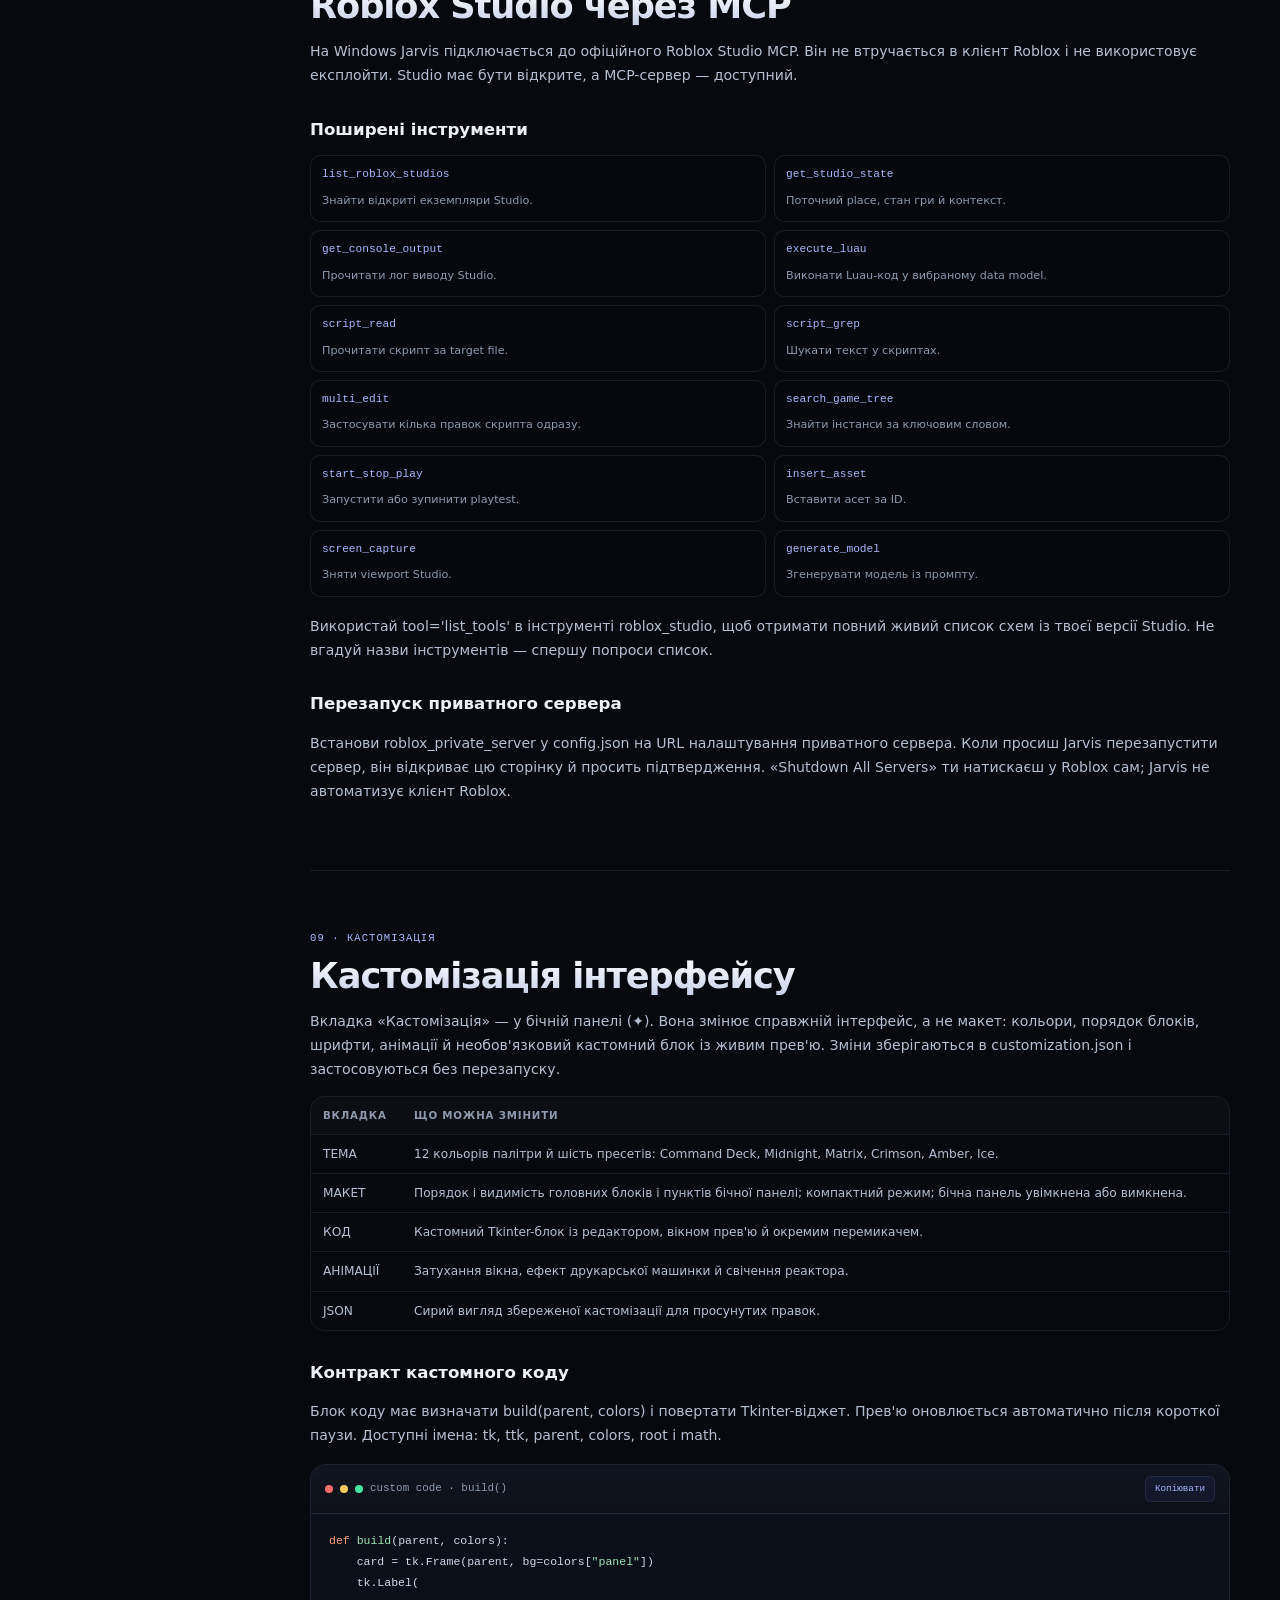
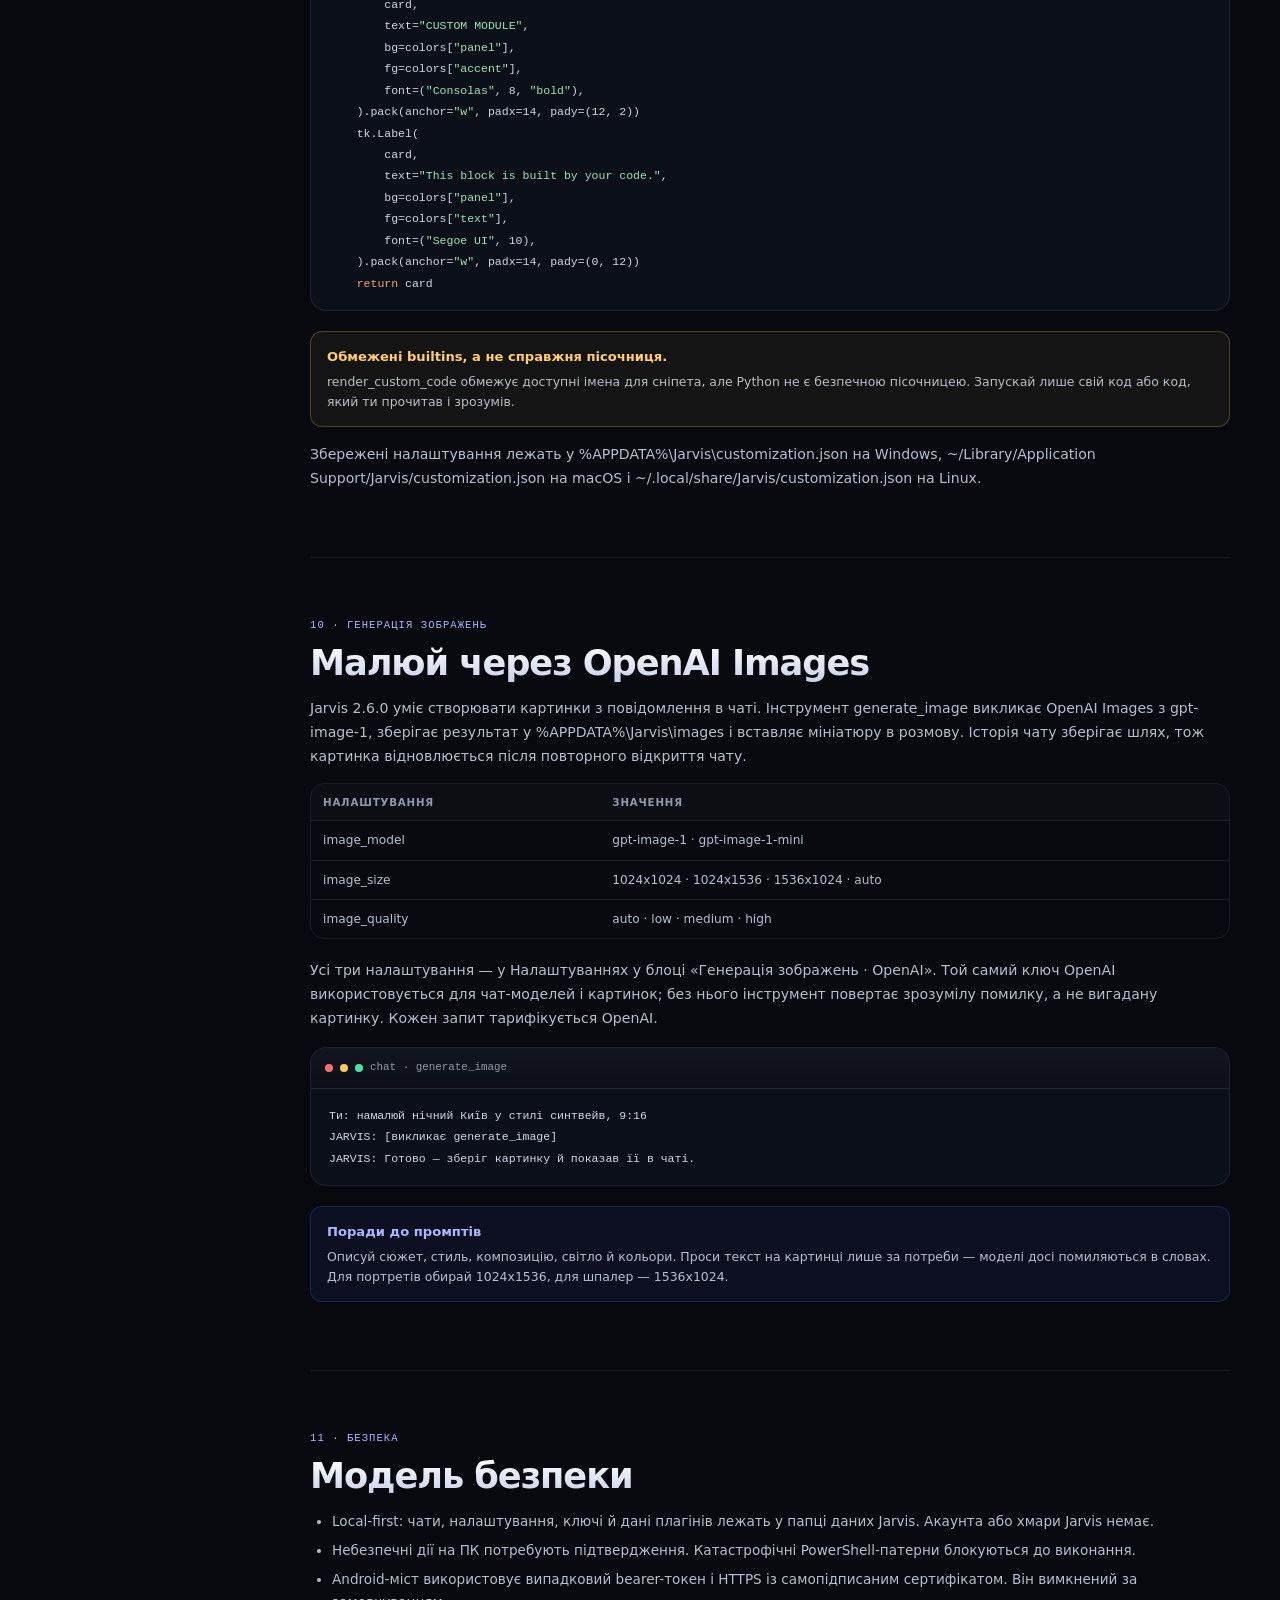
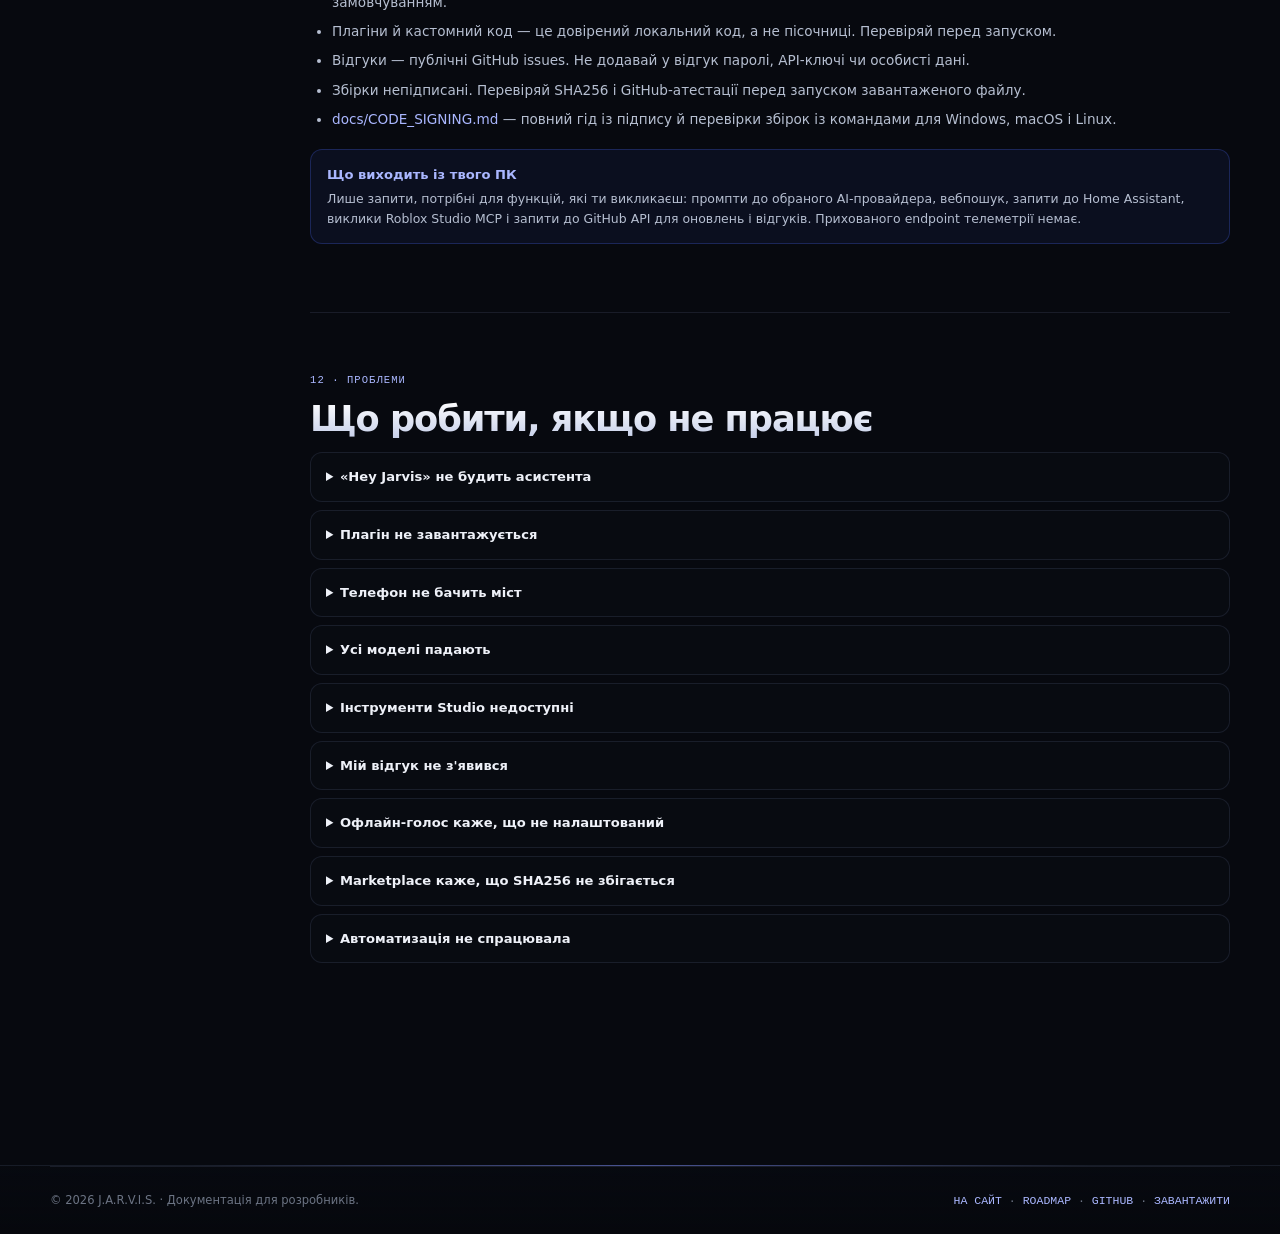
==== commit 3f04a05b: "site: replace the letter tile with an independent hex/core brand mark Add assets/brand (open-top hex" ====
--- a/website/docs.html
+++ b/website/docs.html
@@ -36,7 +36,7 @@
 <header class="nav">
   <div class="wrap nav-inner">
     <a class="brand" href="index.html" aria-label="J.A.R.V.I.S. — на головну">
-      <span class="brand-mark">J</span>
+      <span class="brand-mark" aria-hidden="true"><svg viewBox="0 0 128 128" fill="none"><path d="M57.9 11.5 17 35v58l47 27 47-27V35L70.1 11.5" stroke="currentColor" stroke-width="7" stroke-linecap="round" stroke-linejoin="round"/><circle cx="64" cy="64" r="13" fill="currentColor"/></svg></span>
       J.A.R.V.I.S. <span>Docs</span>
     </a>
     <nav class="nav-links" id="navLinks" aria-label="Головна навігація">
--- a/website/assets/styles.css
+++ b/website/assets/styles.css
@@ -188,32 +188,15 @@
 }
 
 .brand-mark {
-  position: relative;
-  z-index: 0;
   display: grid;
   place-items: center;
-  width: 35px;
-  height: 35px;
-  border: 1px solid rgba(155, 168, 255, 0.46);
-  border-radius: 11px;
-  background: radial-gradient(circle at 30% 24%, rgba(123, 140, 255, 0.72), rgba(10, 13, 21, 0.95));
-  box-shadow: 0 0 26px rgba(77, 107, 254, 0.4), inset 0 0 12px rgba(170, 183, 255, 0.2);
-  color: #fff;
-  font-family: var(--mono);
-  font-size: 0.74rem;
-}
-
-.brand-mark::after {
-  content: "";
-  position: absolute;
-  inset: -3px;
-  z-index: -1;
-  border-radius: 14px;
-  background: conic-gradient(from 0deg, transparent 0 58%, rgba(123, 140, 255, 0.85) 72%, transparent 86%);
-  filter: blur(3px);
-  opacity: 0.75;
-  animation: spin 9s linear infinite;
-}
+  width: 31px;
+  height: 31px;
+  color: var(--blue-3);
+}
+
+.brand-mark svg { display: block; width: 100%; height: 100%; }
+.brand-mark circle { fill: var(--blue-2); }
 
 @keyframes spin { to { transform: rotate(360deg); } }
 
@@ -999,17 +982,14 @@
 .rail-logo {
   display: grid;
   place-items: center;
-  width: 26px;
-  height: 26px;
+  width: 22px;
+  height: 22px;
   margin-bottom: 8px;
-  border: 1px solid rgba(155, 168, 255, 0.35);
-  border-radius: 8px;
-  background: radial-gradient(circle at 30% 25%, rgba(123, 140, 255, 0.6), rgba(10, 13, 21, 0.9));
-  color: #fff;
-  font-family: var(--mono);
-  font-size: 0.58rem;
-  box-shadow: 0 0 16px rgba(77, 107, 254, 0.35);
-}
+  color: var(--blue-3);
+}
+
+.rail-logo svg { display: block; width: 100%; height: 100%; }
+.rail-logo circle { fill: var(--blue-2); }
 
 .rail-item {
   display: grid;
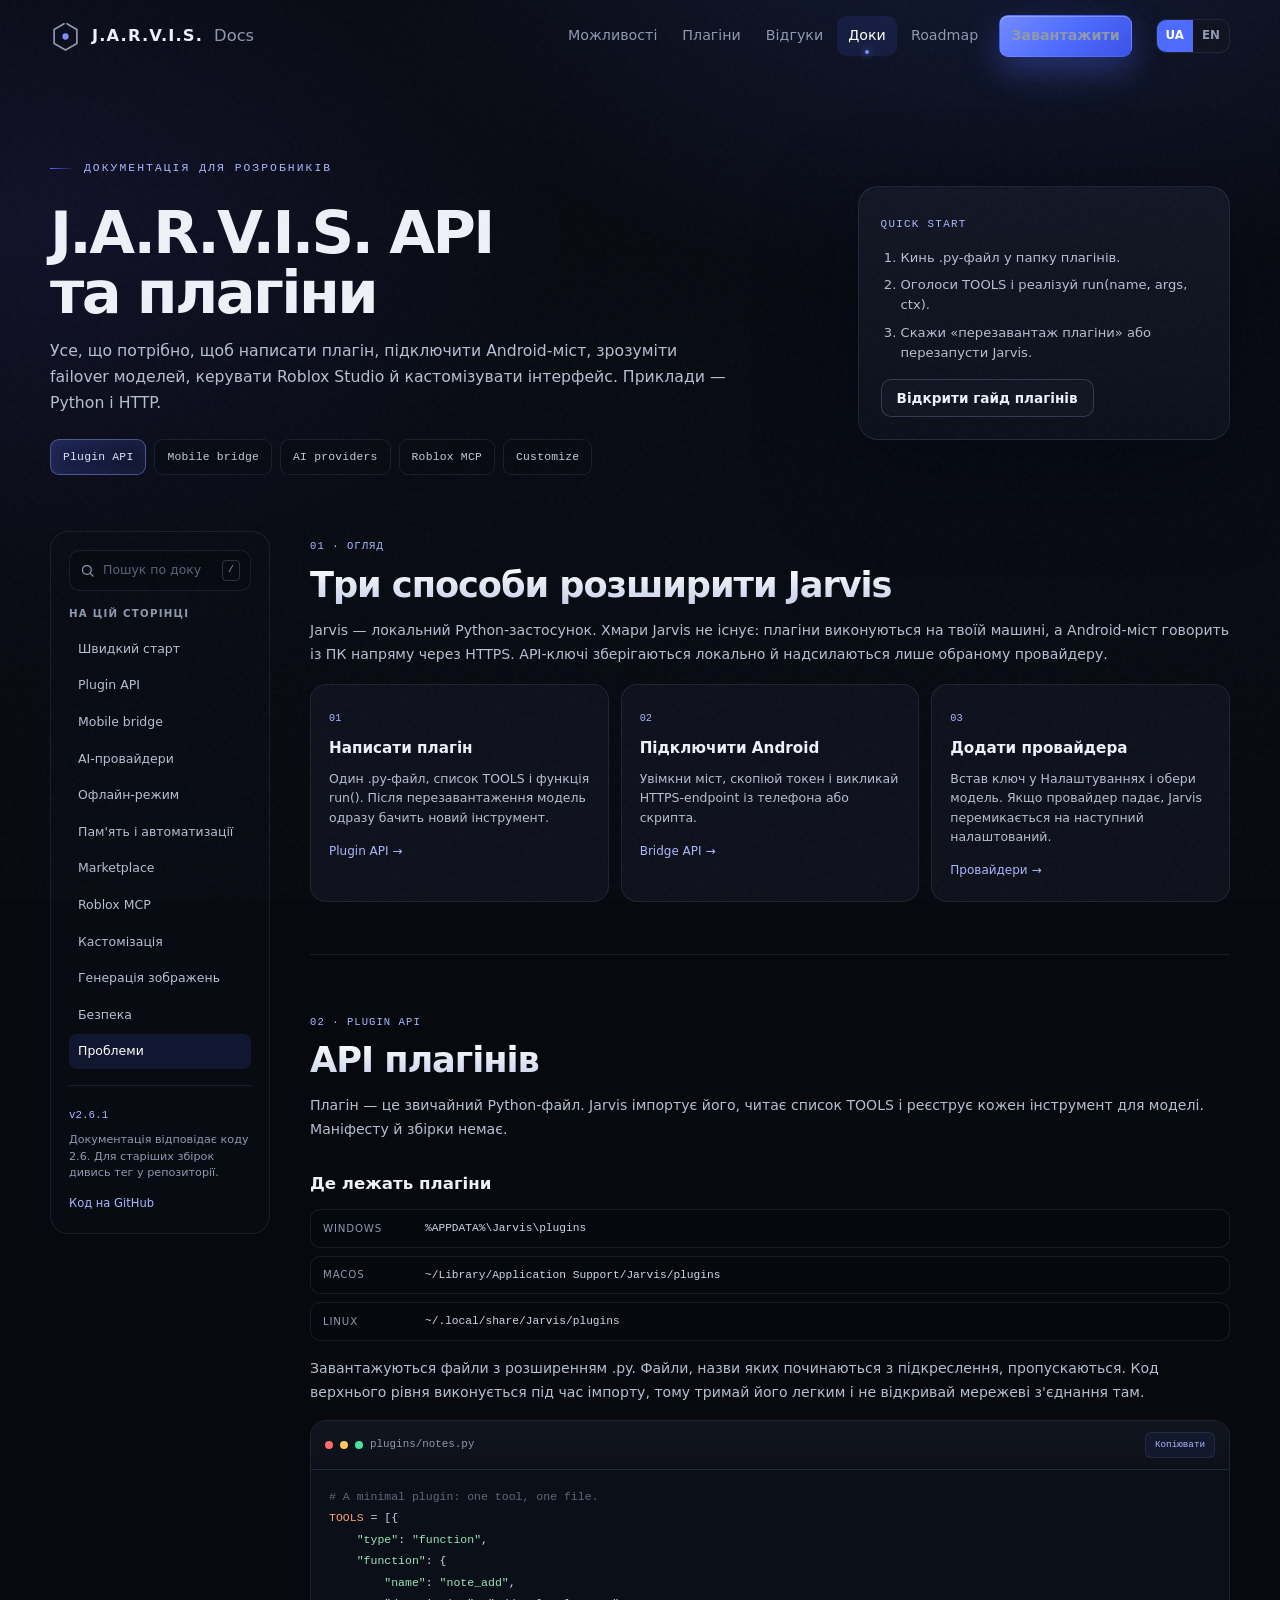
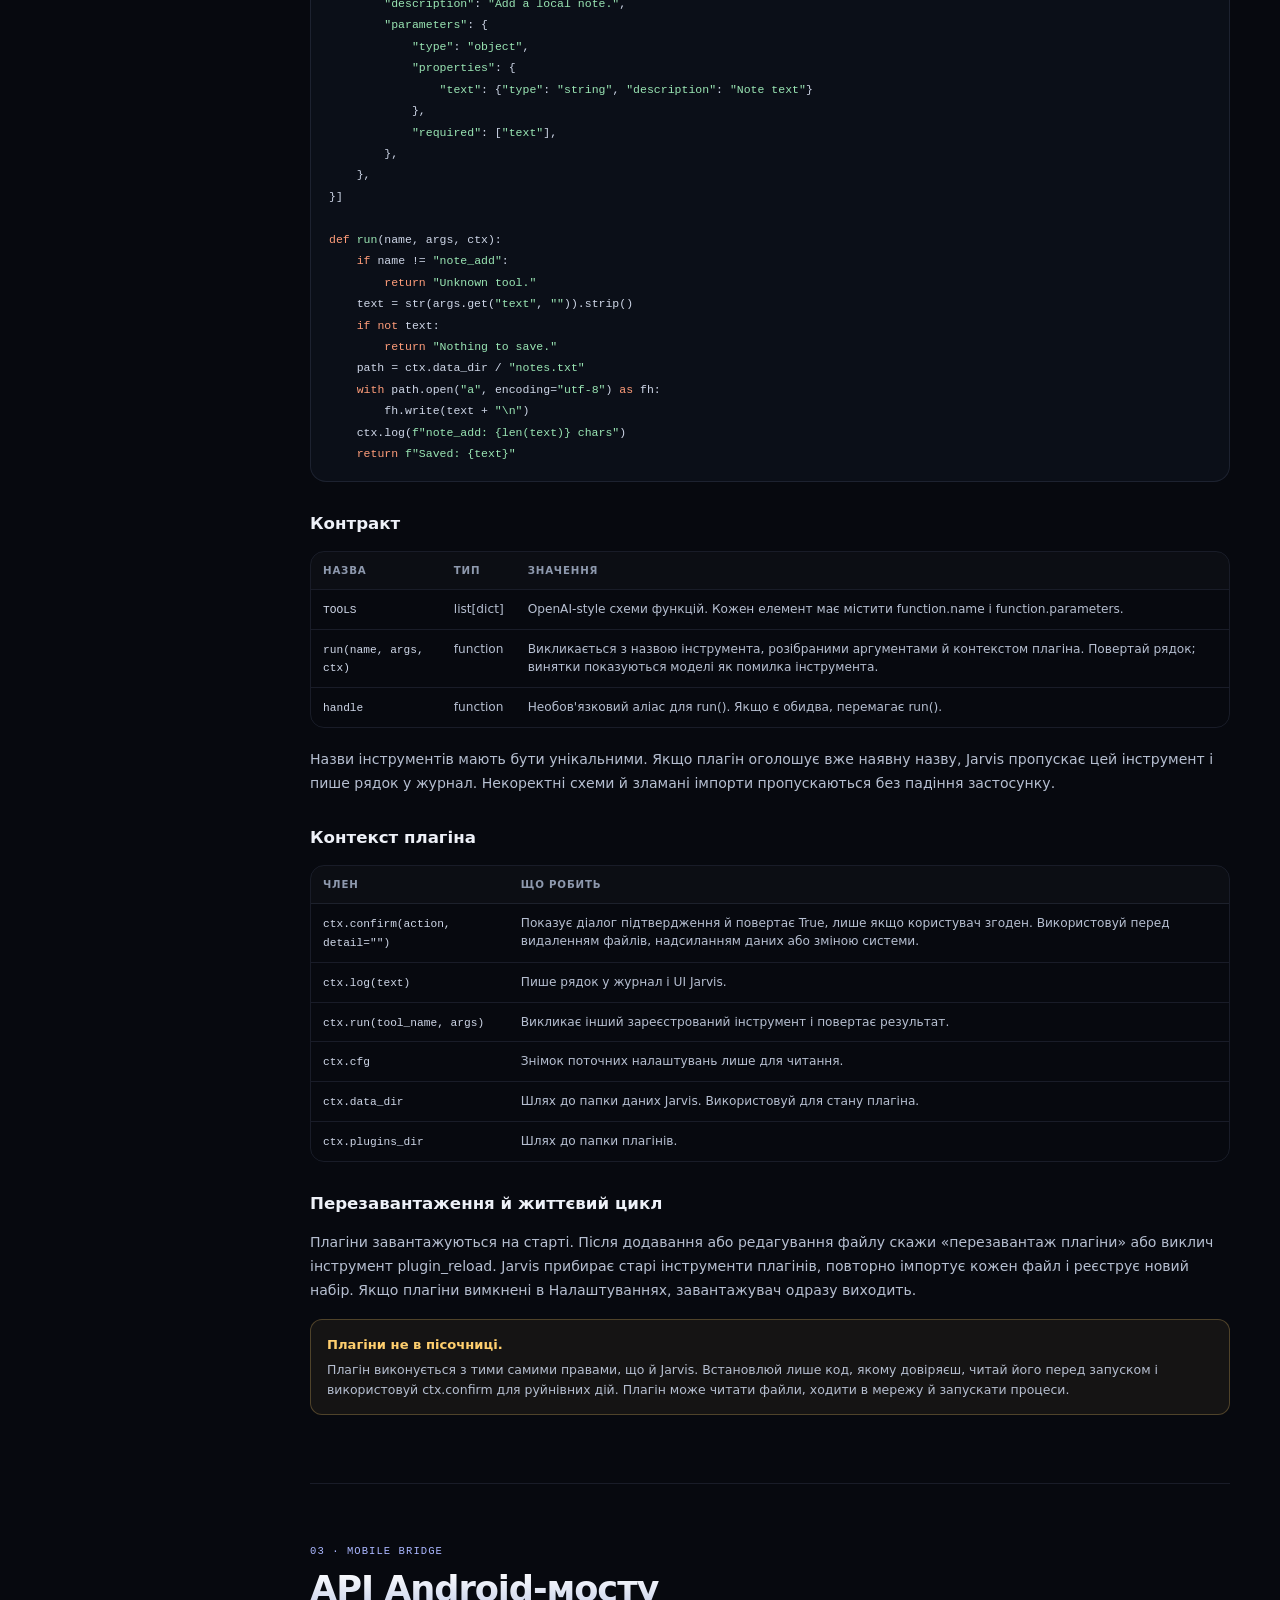
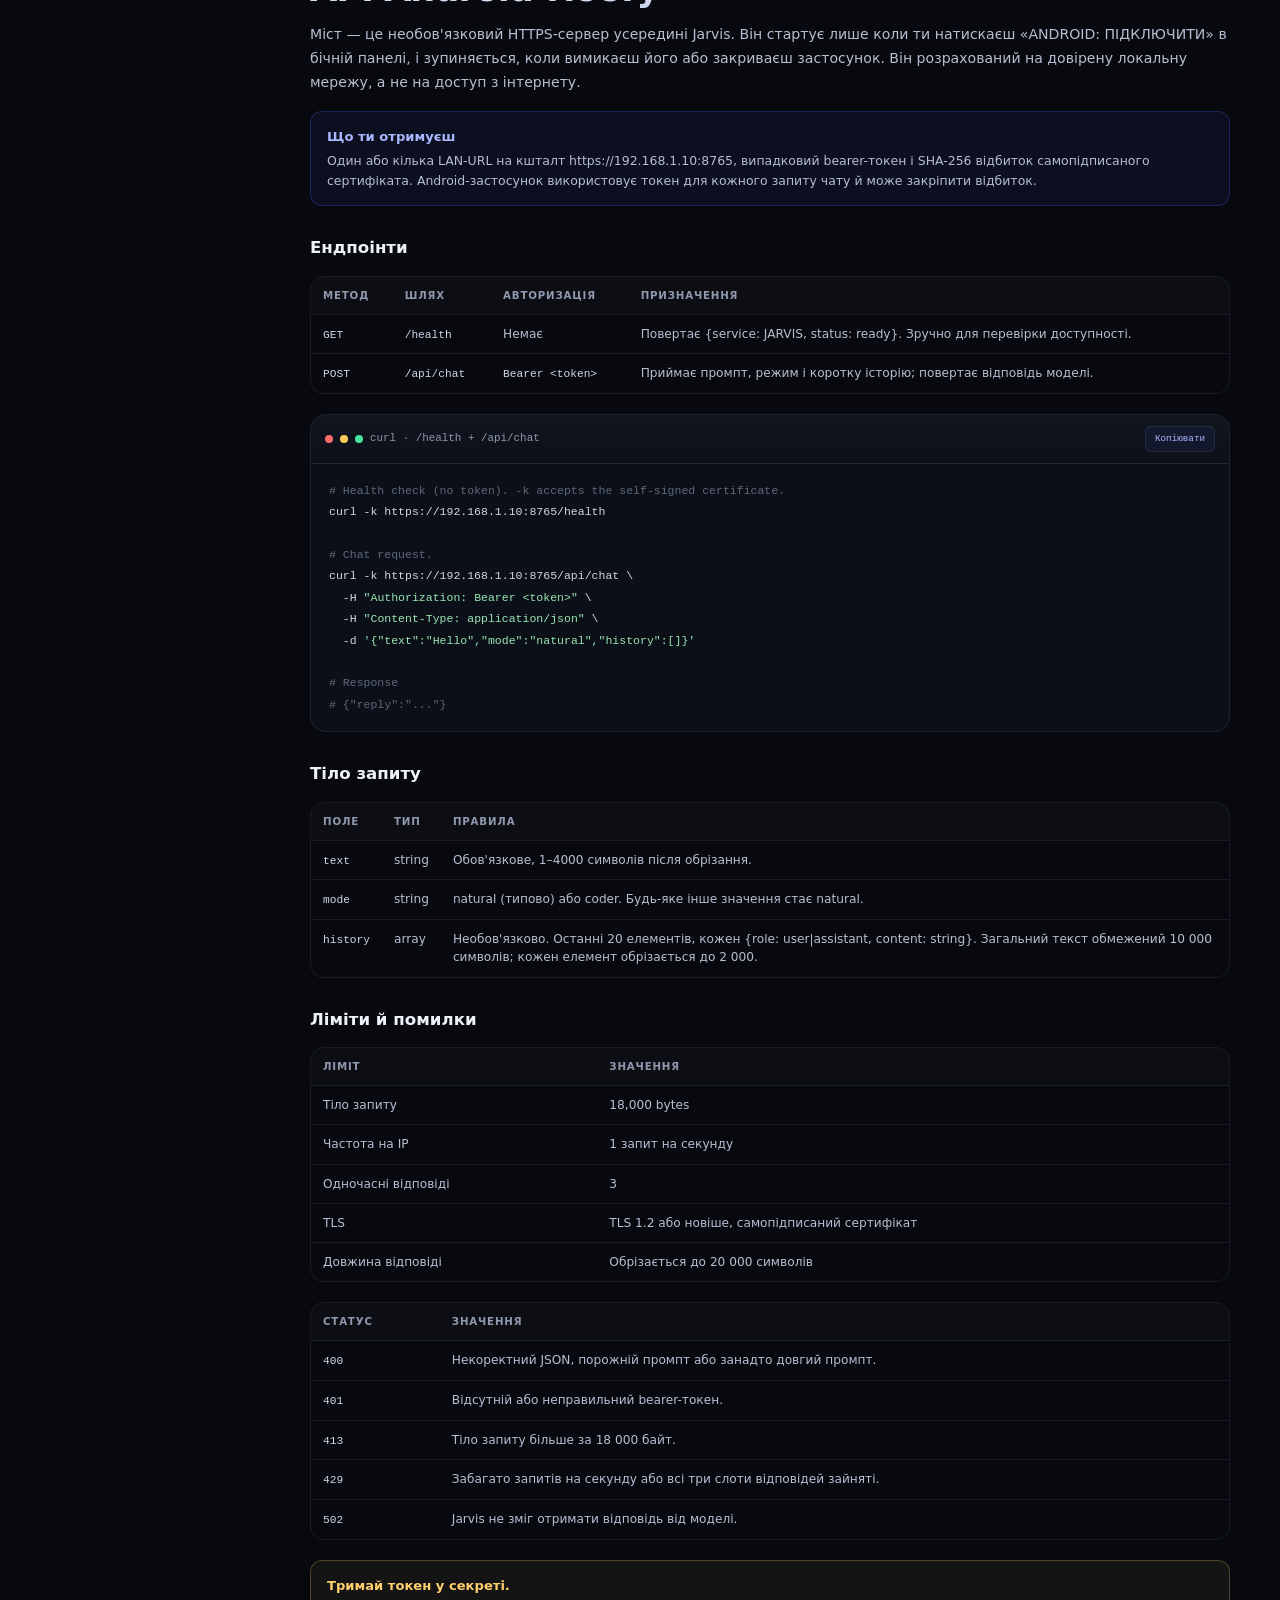
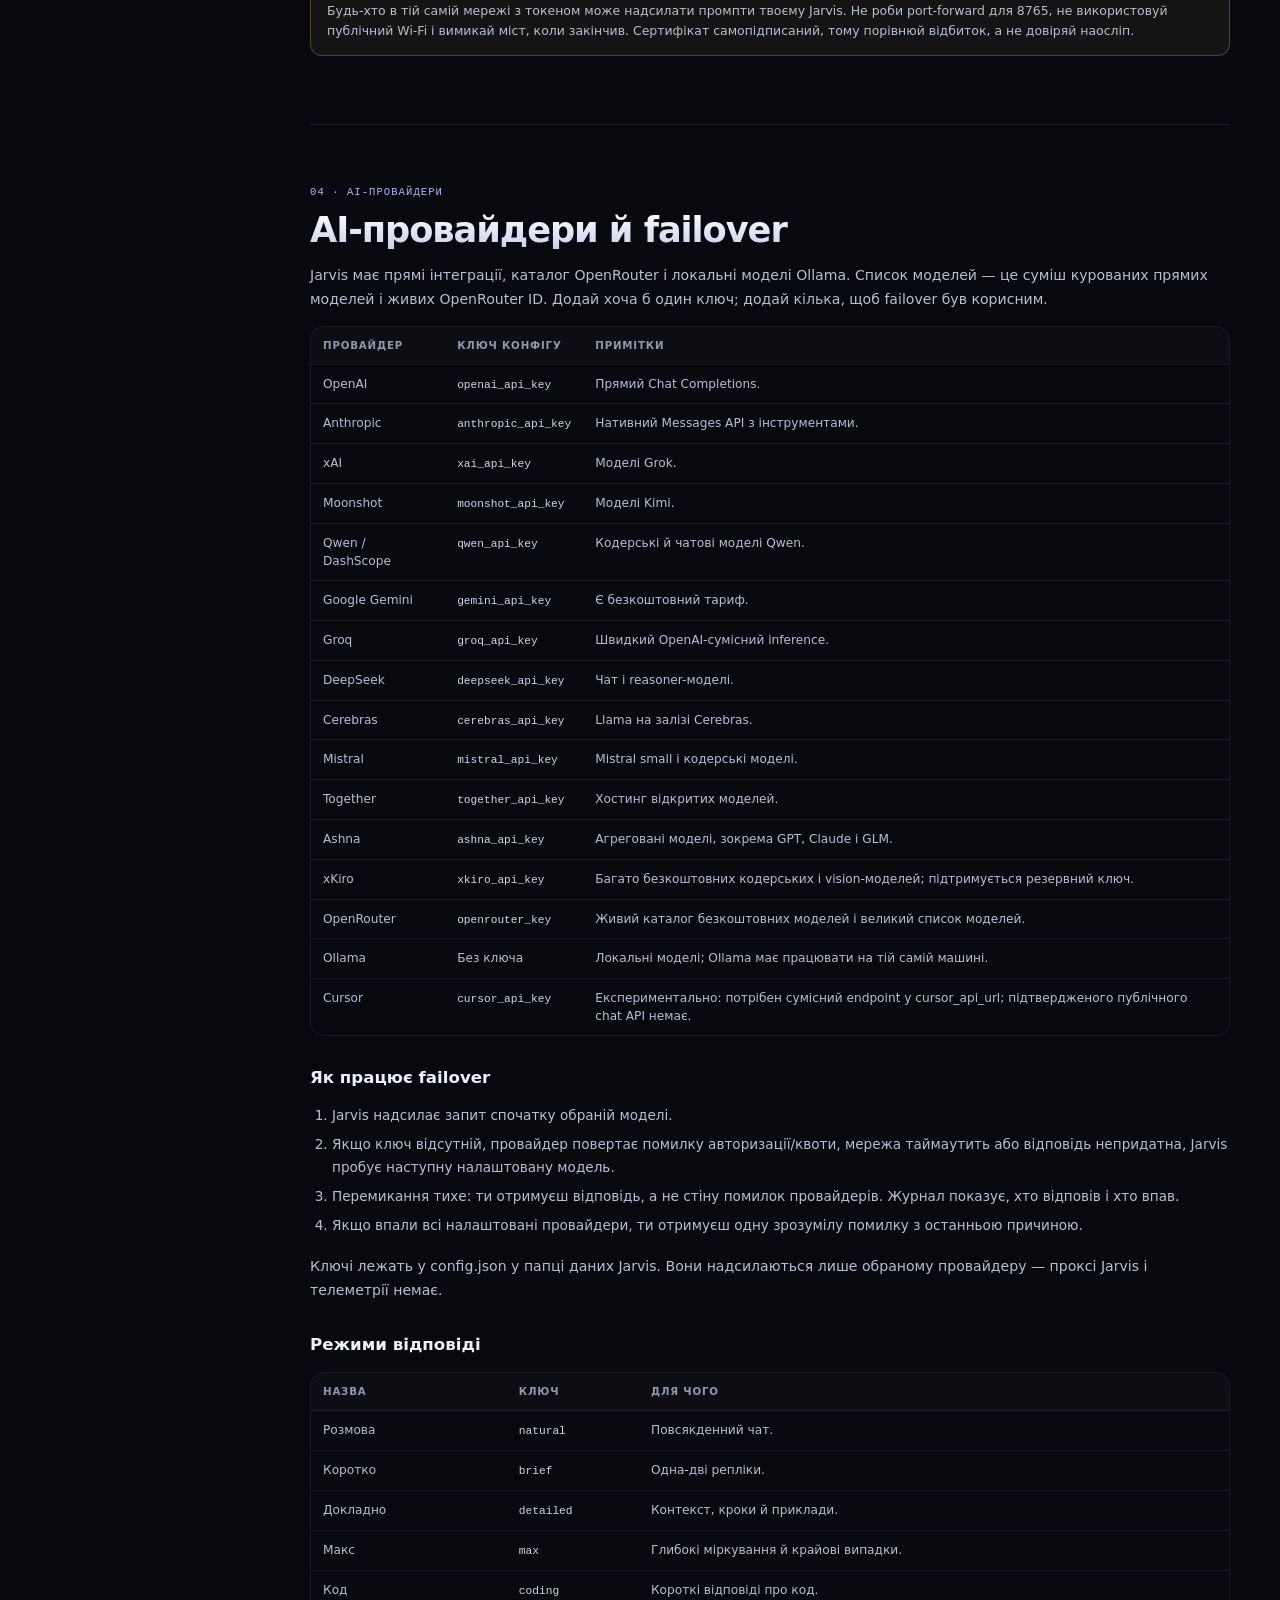
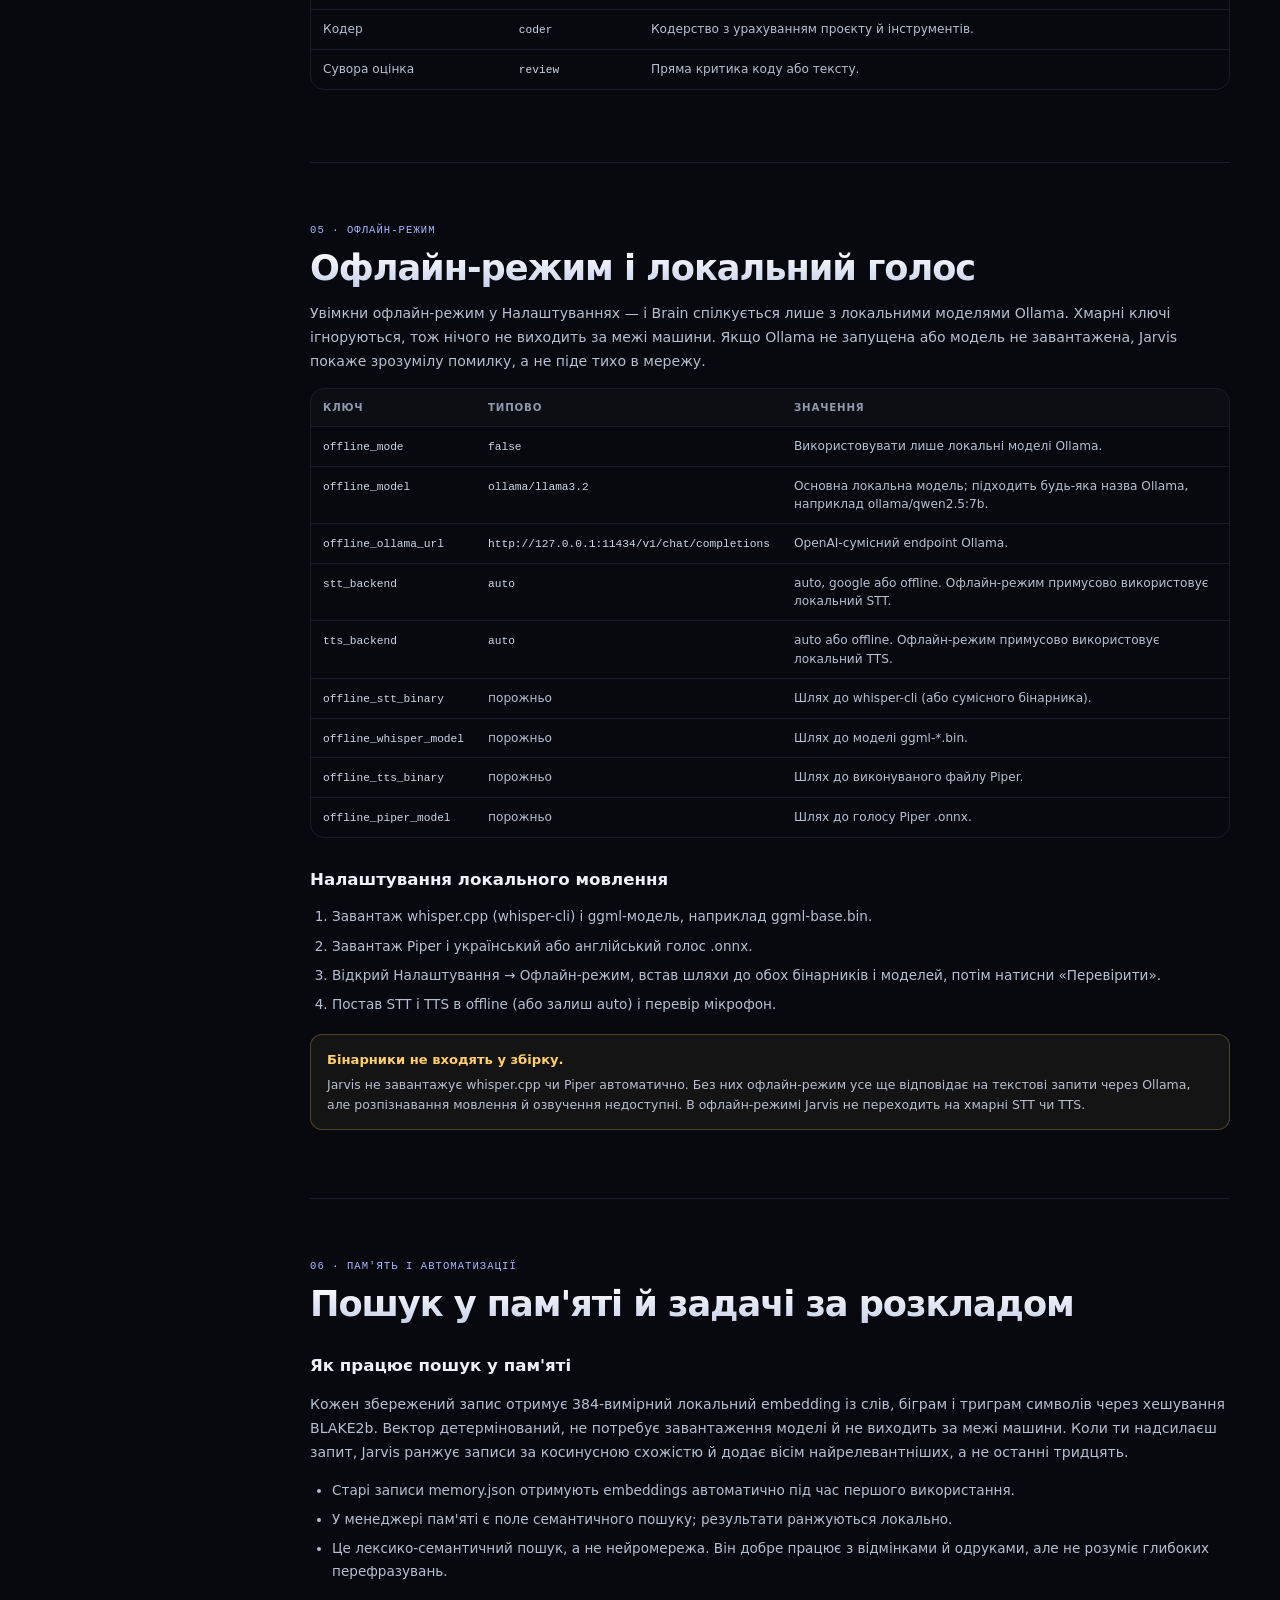
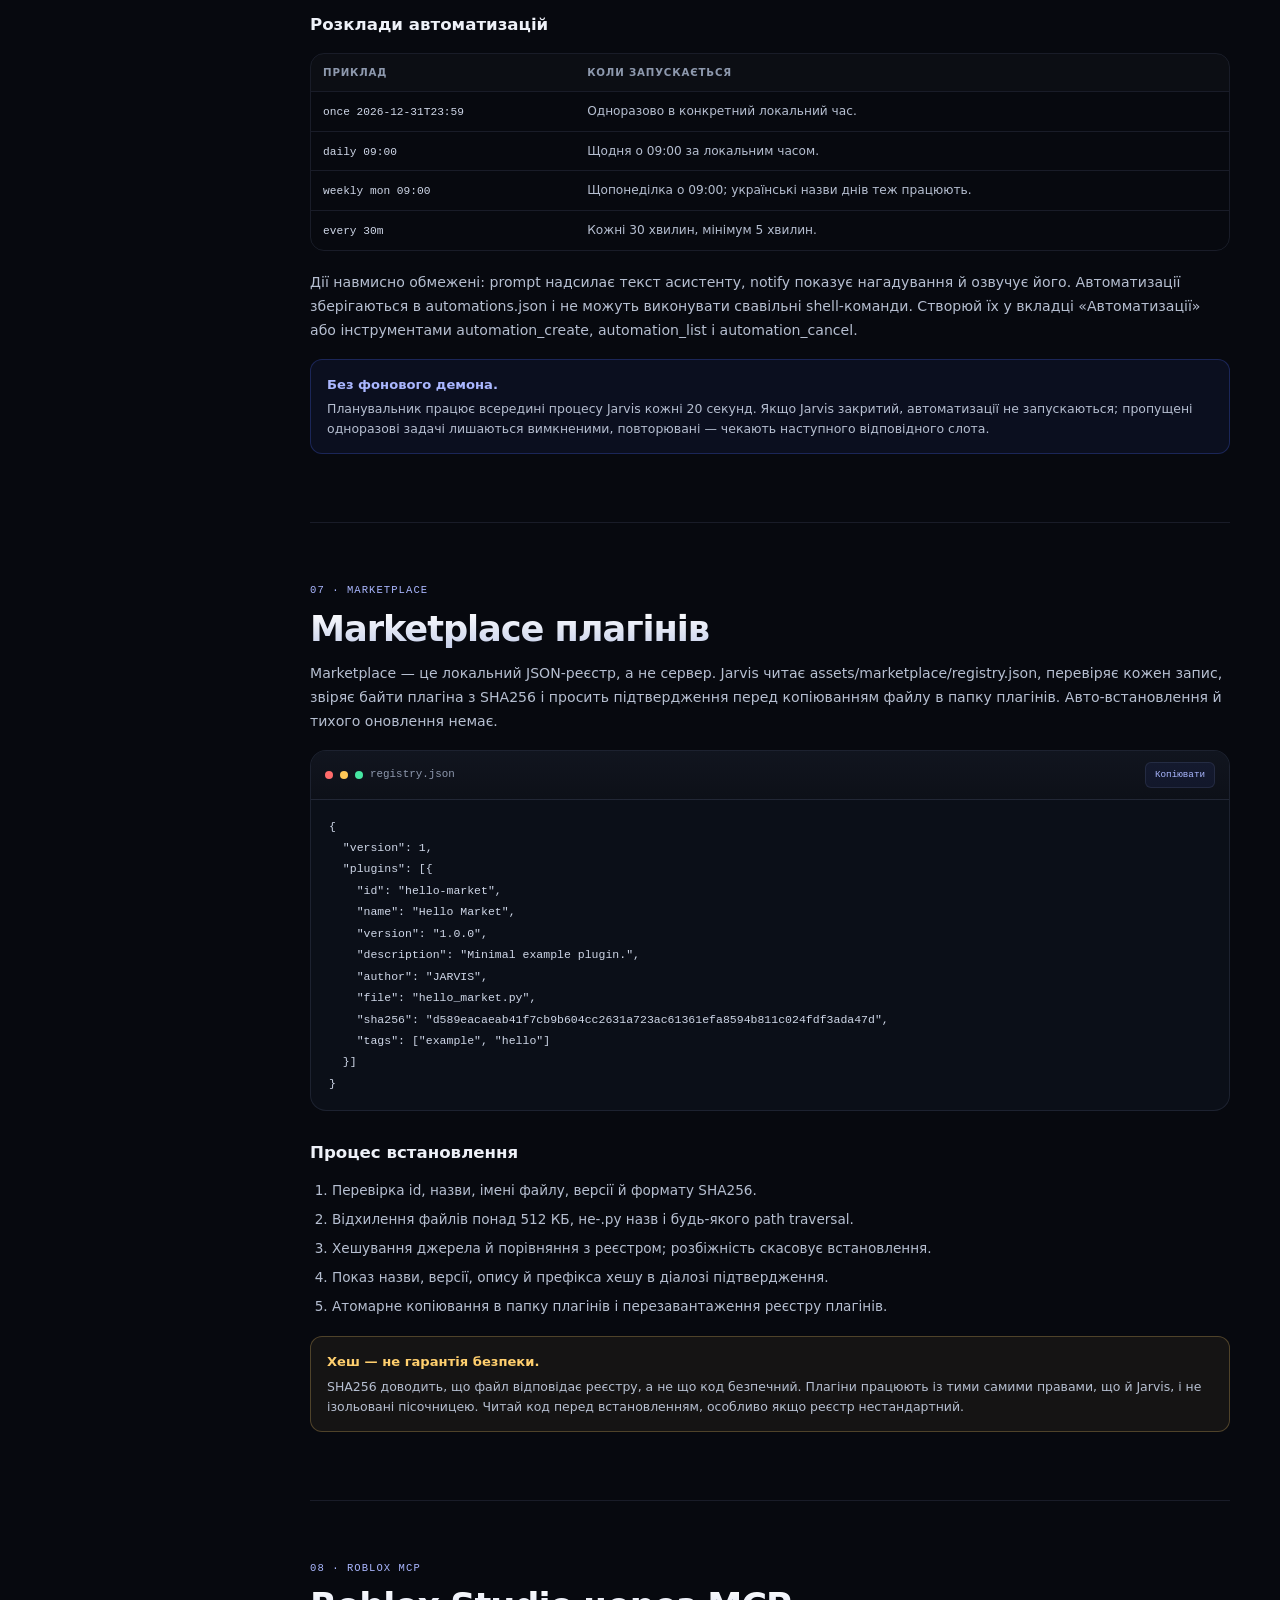
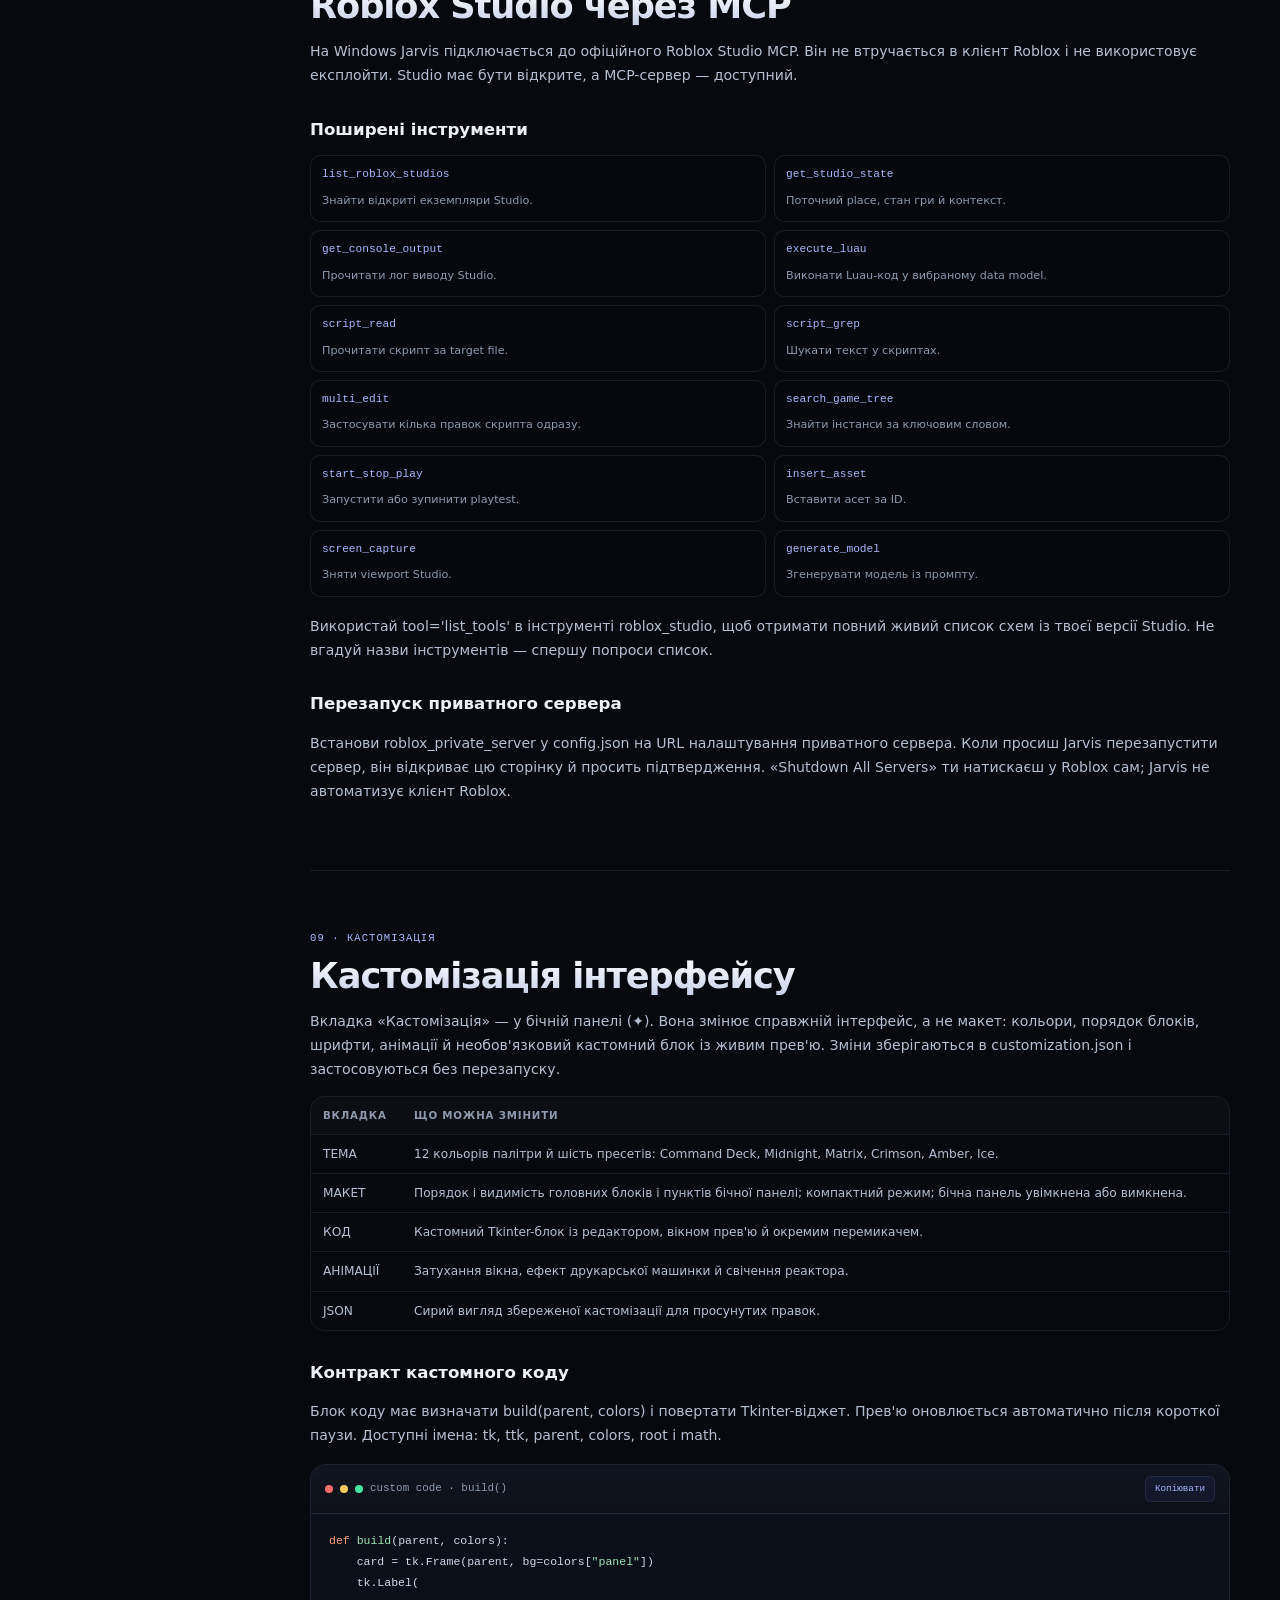
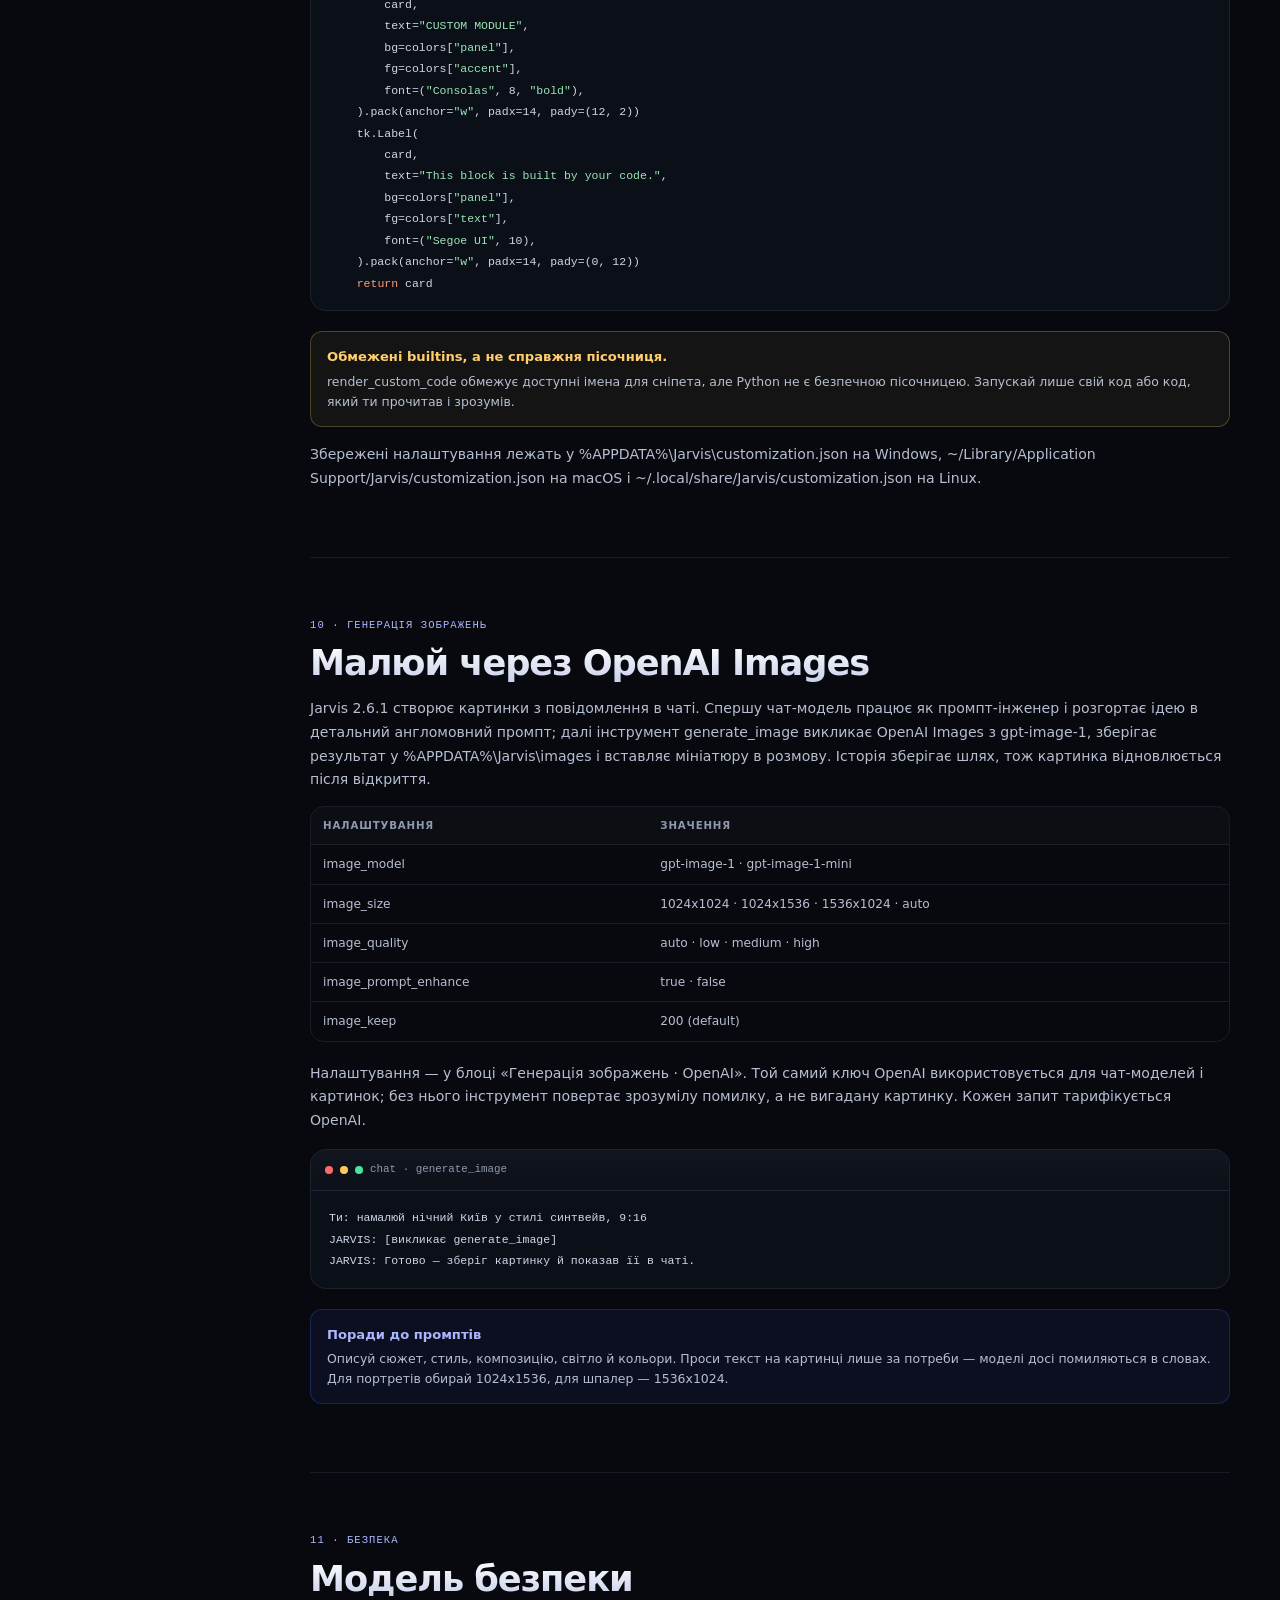
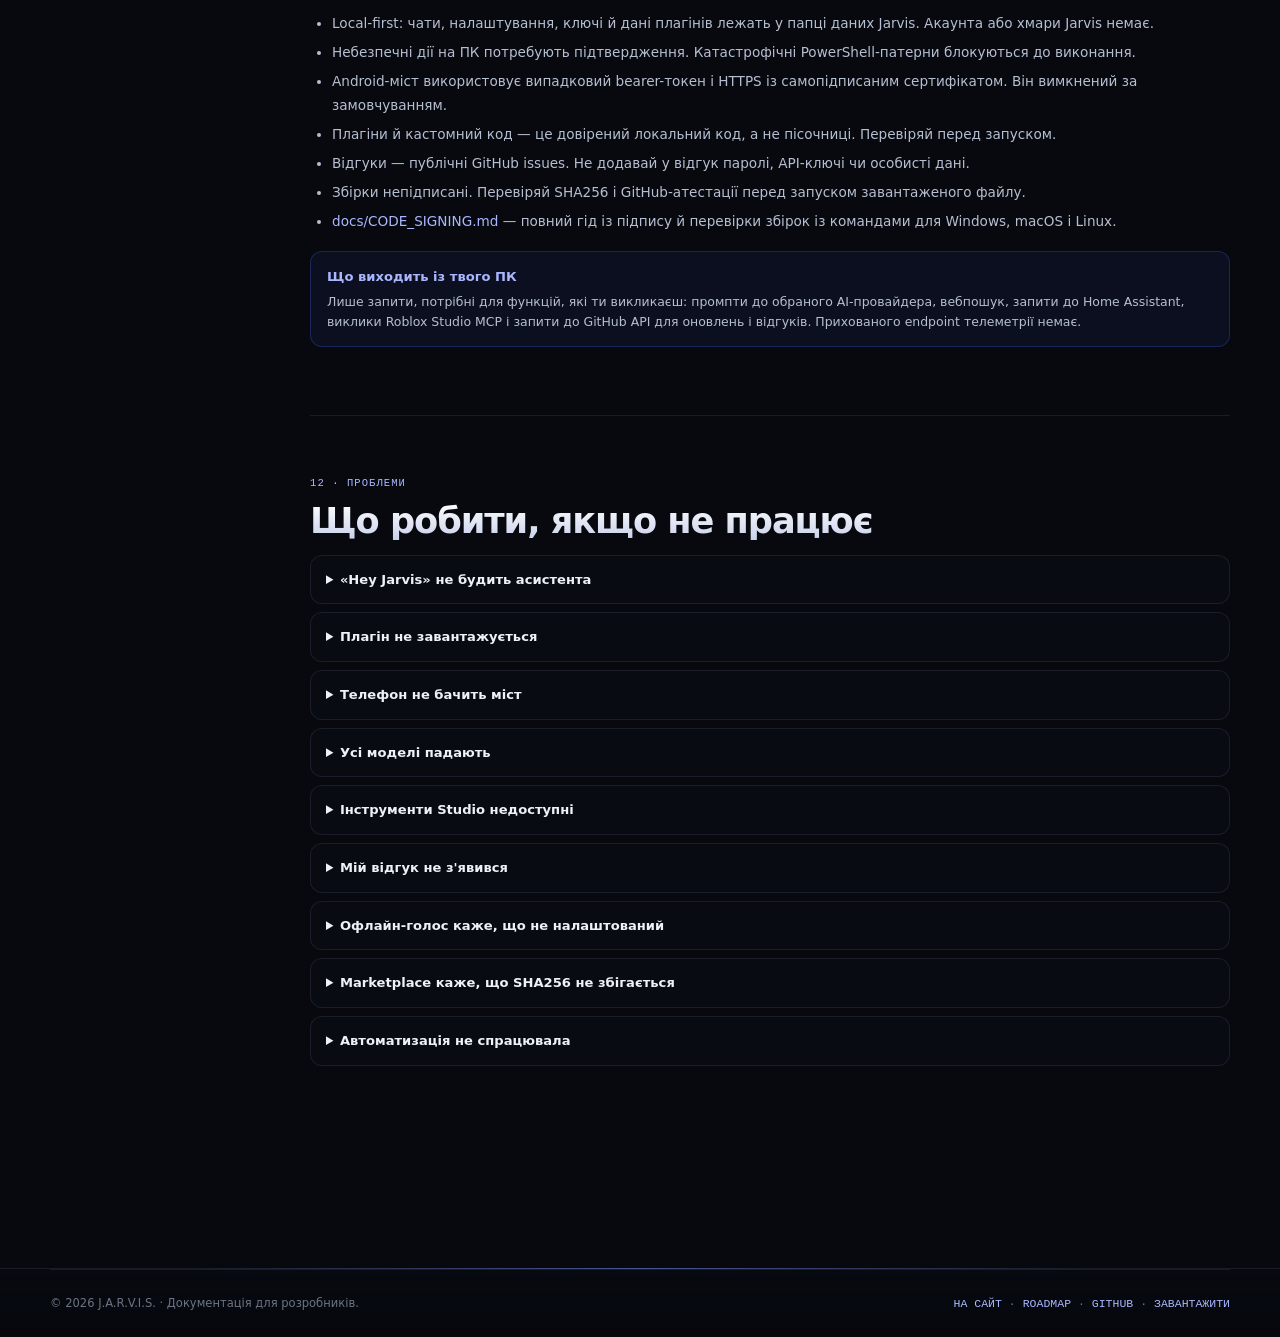
==== commit afcd49e9: "site: publish 2.6.1 with ChatGPT image prompts and new hashes" ====
--- a/website/docs.html
+++ b/website/docs.html
@@ -26,12 +26,7 @@
 </head>
 <body class="docs-page">
 
-<div class="bg-fx" aria-hidden="true">
-  <span class="aurora a1"></span>
-  <span class="aurora a2"></span>
-  <span class="aurora a3"></span>
-  <span class="bg-grid"></span>
-</div>
+<div class="bg-fx" aria-hidden="true"></div>
 
 <header class="nav">
   <div class="wrap nav-inner">
@@ -108,7 +103,7 @@
         <a href="#troubleshooting" data-en="Troubleshooting">Проблеми</a>
       </nav>
       <div class="docs-sidebar-note">
-        <span class="mono">v2.6</span>
+        <span class="mono">v2.6.1</span>
         <p data-en="Docs match the 2.6 codebase. For older builds, check the repository tag.">Документація відповідає коду 2.6. Для старіших збірок дивись тег у репозиторії.</p>
         <a href="https://github.com/__GITHUB_REPOSITORY__" target="_blank" rel="noopener" data-en="Source on GitHub">Код на GitHub</a>
       </div>
@@ -549,7 +544,7 @@
       <section id="images" class="docs-section">
         <span class="docs-kicker" data-en="10 · Image generation">10 · Генерація зображень</span>
         <h2 data-en="Draw with OpenAI Images">Малюй через OpenAI Images</h2>
-        <p data-en="Jarvis 2.6.0 can create pictures from a chat message. The generate_image tool calls OpenAI Images with gpt-image-1, saves the result to %APPDATA%\Jarvis\images and inserts a thumbnail into the conversation. Chat history keeps the path, so the picture is restored when you reopen the chat.">Jarvis 2.6.0 уміє створювати картинки з повідомлення в чаті. Інструмент generate_image викликає OpenAI Images з gpt-image-1, зберігає результат у %APPDATA%\Jarvis\images і вставляє мініатюру в розмову. Історія чату зберігає шлях, тож картинка відновлюється після повторного відкриття чату.</p>
+        <p data-en="Jarvis 2.6.1 creates pictures from a chat message. The chat model first acts as a prompt engineer and expands the idea into a detailed English prompt; then the generate_image tool calls OpenAI Images with gpt-image-1, saves the result to %APPDATA%\Jarvis\images and inserts a thumbnail into the conversation. History keeps the path, so the picture is restored on reopen.">Jarvis 2.6.1 створює картинки з повідомлення в чаті. Спершу чат-модель працює як промпт-інженер і розгортає ідею в детальний англомовний промпт; далі інструмент generate_image викликає OpenAI Images з gpt-image-1, зберігає результат у %APPDATA%\Jarvis\images і вставляє мініатюру в розмову. Історія зберігає шлях, тож картинка відновлюється після відкриття.</p>
 
         <div class="docs-table-wrap">
           <table class="docs-table">
@@ -558,11 +553,13 @@
               <tr><td>image_model</td><td>gpt-image-1 · gpt-image-1-mini</td></tr>
               <tr><td>image_size</td><td>1024x1024 · 1024x1536 · 1536x1024 · auto</td></tr>
               <tr><td>image_quality</td><td>auto · low · medium · high</td></tr>
-            </tbody>
-          </table>
-        </div>
-
-        <p data-en="All three settings are in Settings under «Генерація зображень · OpenAI». The same OpenAI key is used for chat models and images; without it the tool returns a clear error instead of a fake picture. Each request is billed by OpenAI.">Усі три налаштування — у Налаштуваннях у блоці «Генерація зображень · OpenAI». Той самий ключ OpenAI використовується для чат-моделей і картинок; без нього інструмент повертає зрозумілу помилку, а не вигадану картинку. Кожен запит тарифікується OpenAI.</p>
+              <tr><td>image_prompt_enhance</td><td>true · false</td></tr>
+              <tr><td>image_keep</td><td>200 (default)</td></tr>
+            </tbody>
+          </table>
+        </div>
+
+        <p data-en="Settings live under «Генерація зображень · OpenAI». The same OpenAI key is used for chat models and images; without it the tool returns a clear error instead of a fake picture. Each request is billed by OpenAI.">Налаштування — у блоці «Генерація зображень · OpenAI». Той самий ключ OpenAI використовується для чат-моделей і картинок; без нього інструмент повертає зрозумілу помилку, а не вигадану картинку. Кожен запит тарифікується OpenAI.</p>
 
         <div class="docs-code">
           <div class="code-head">
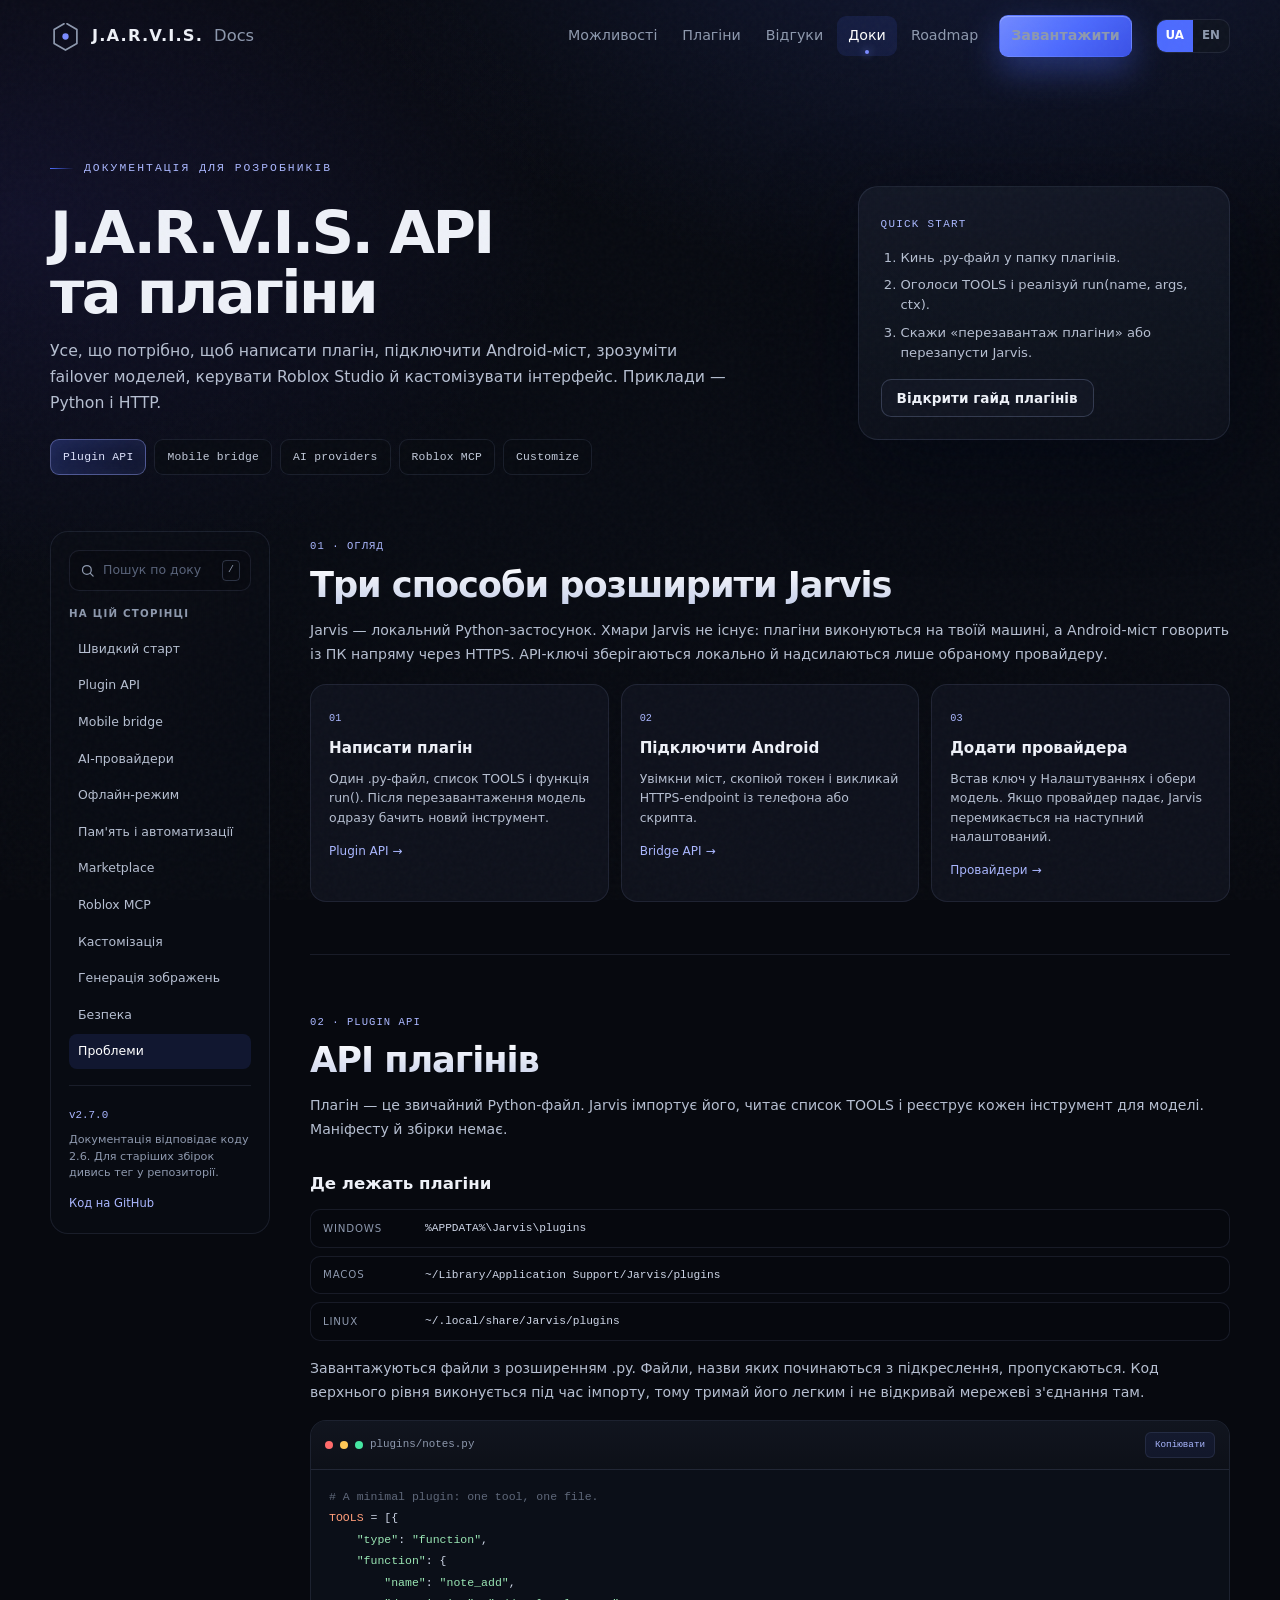
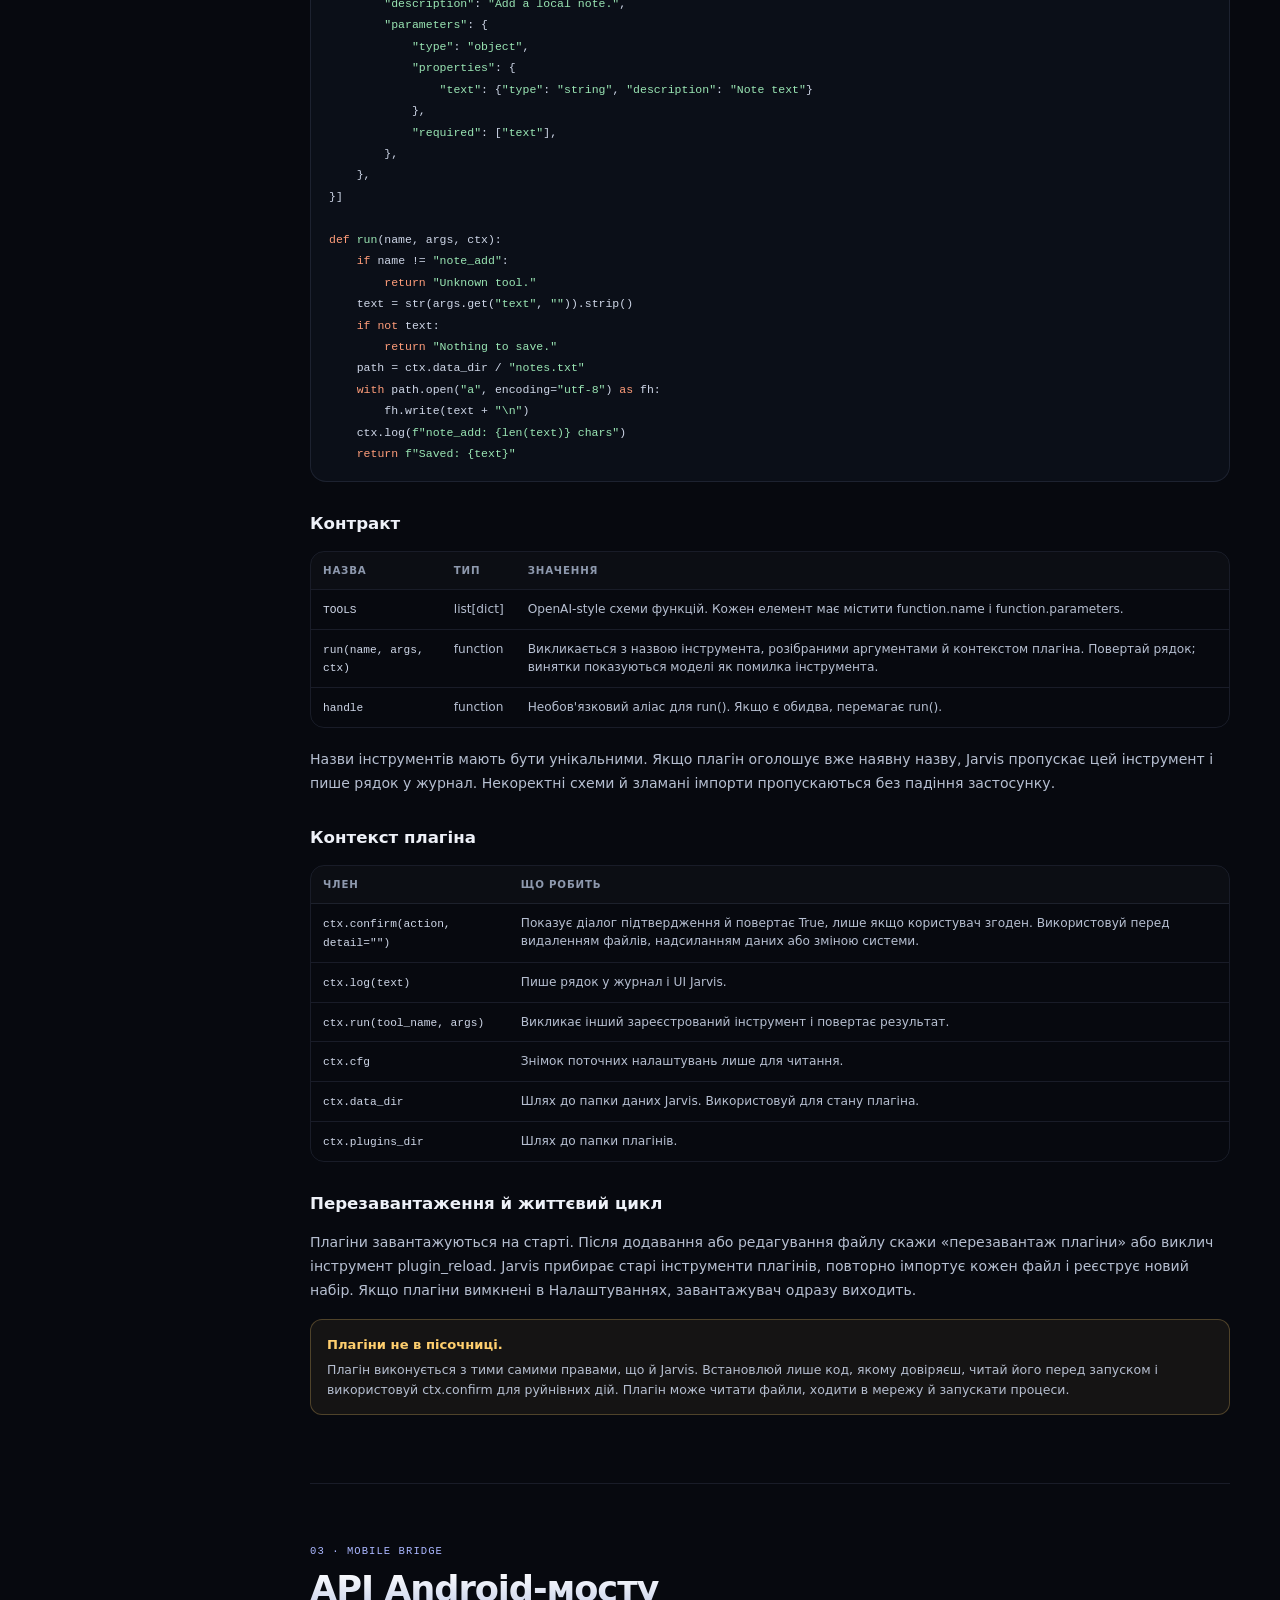
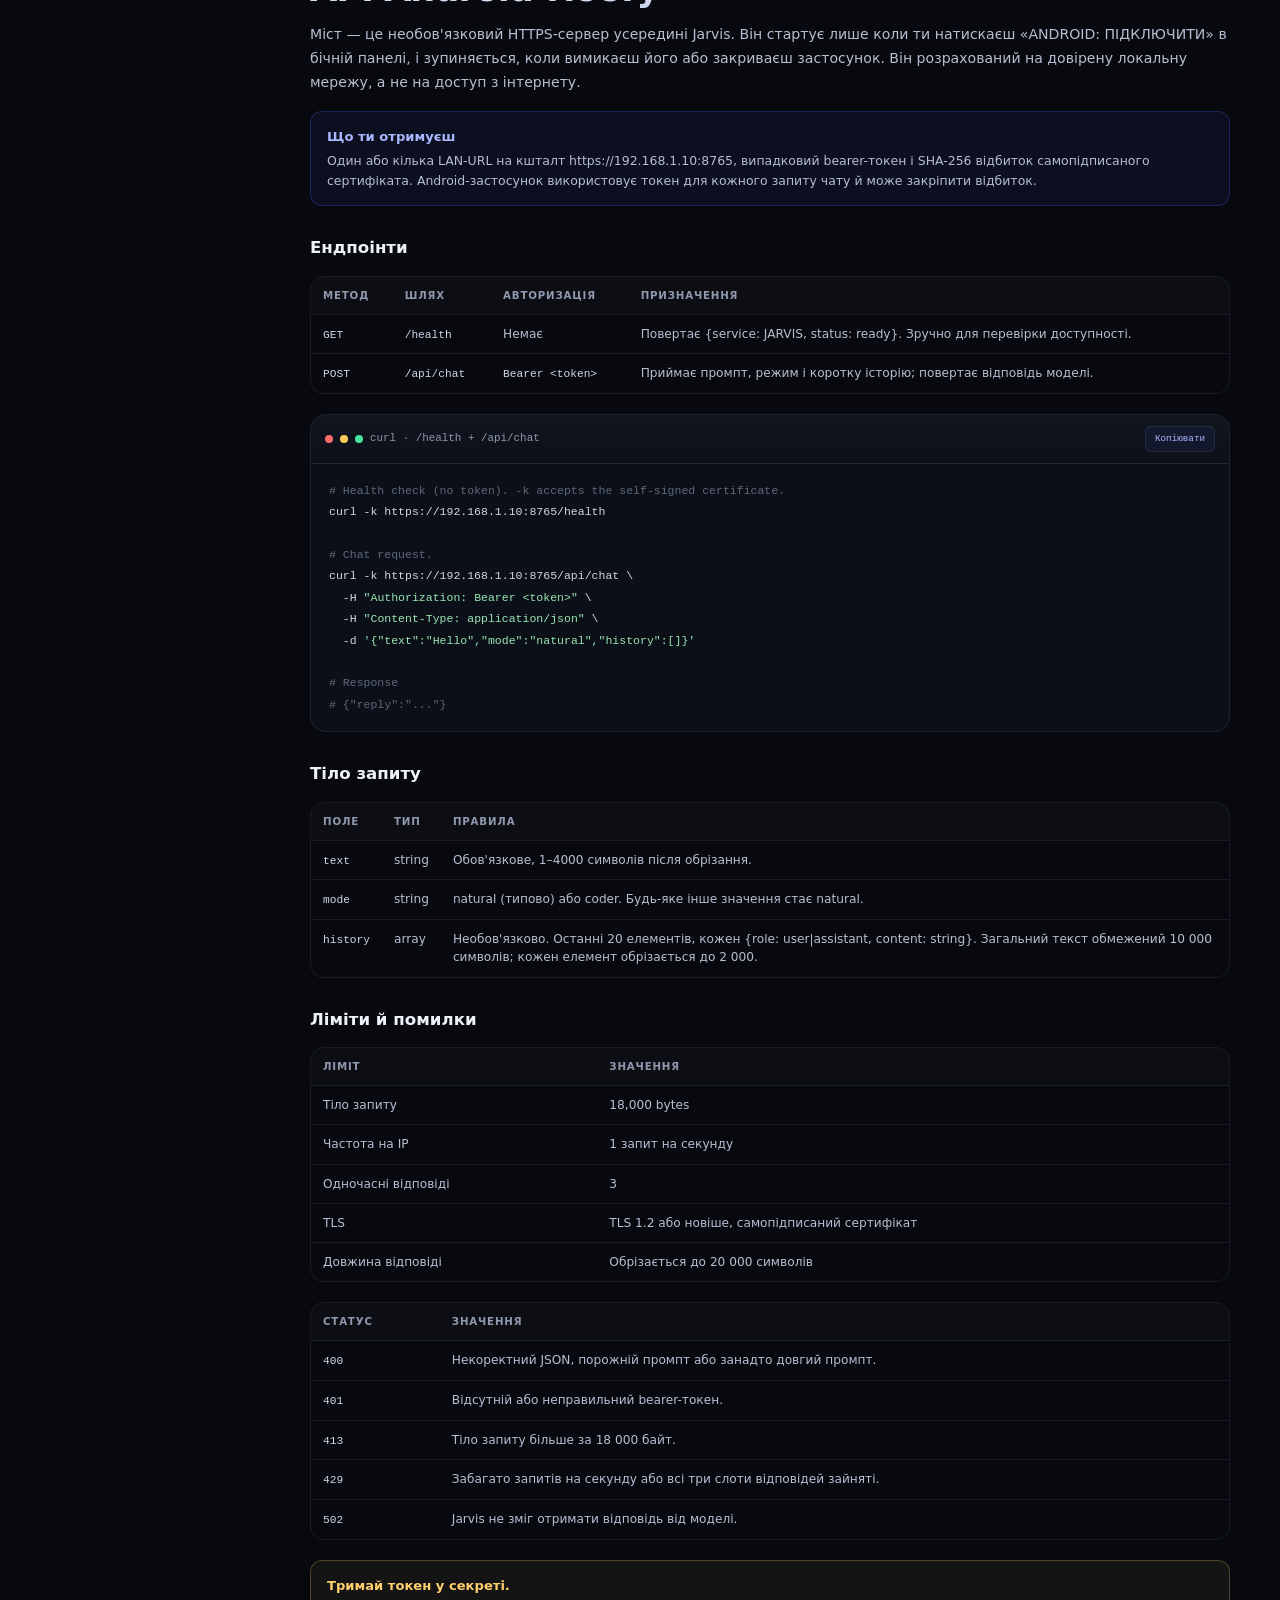
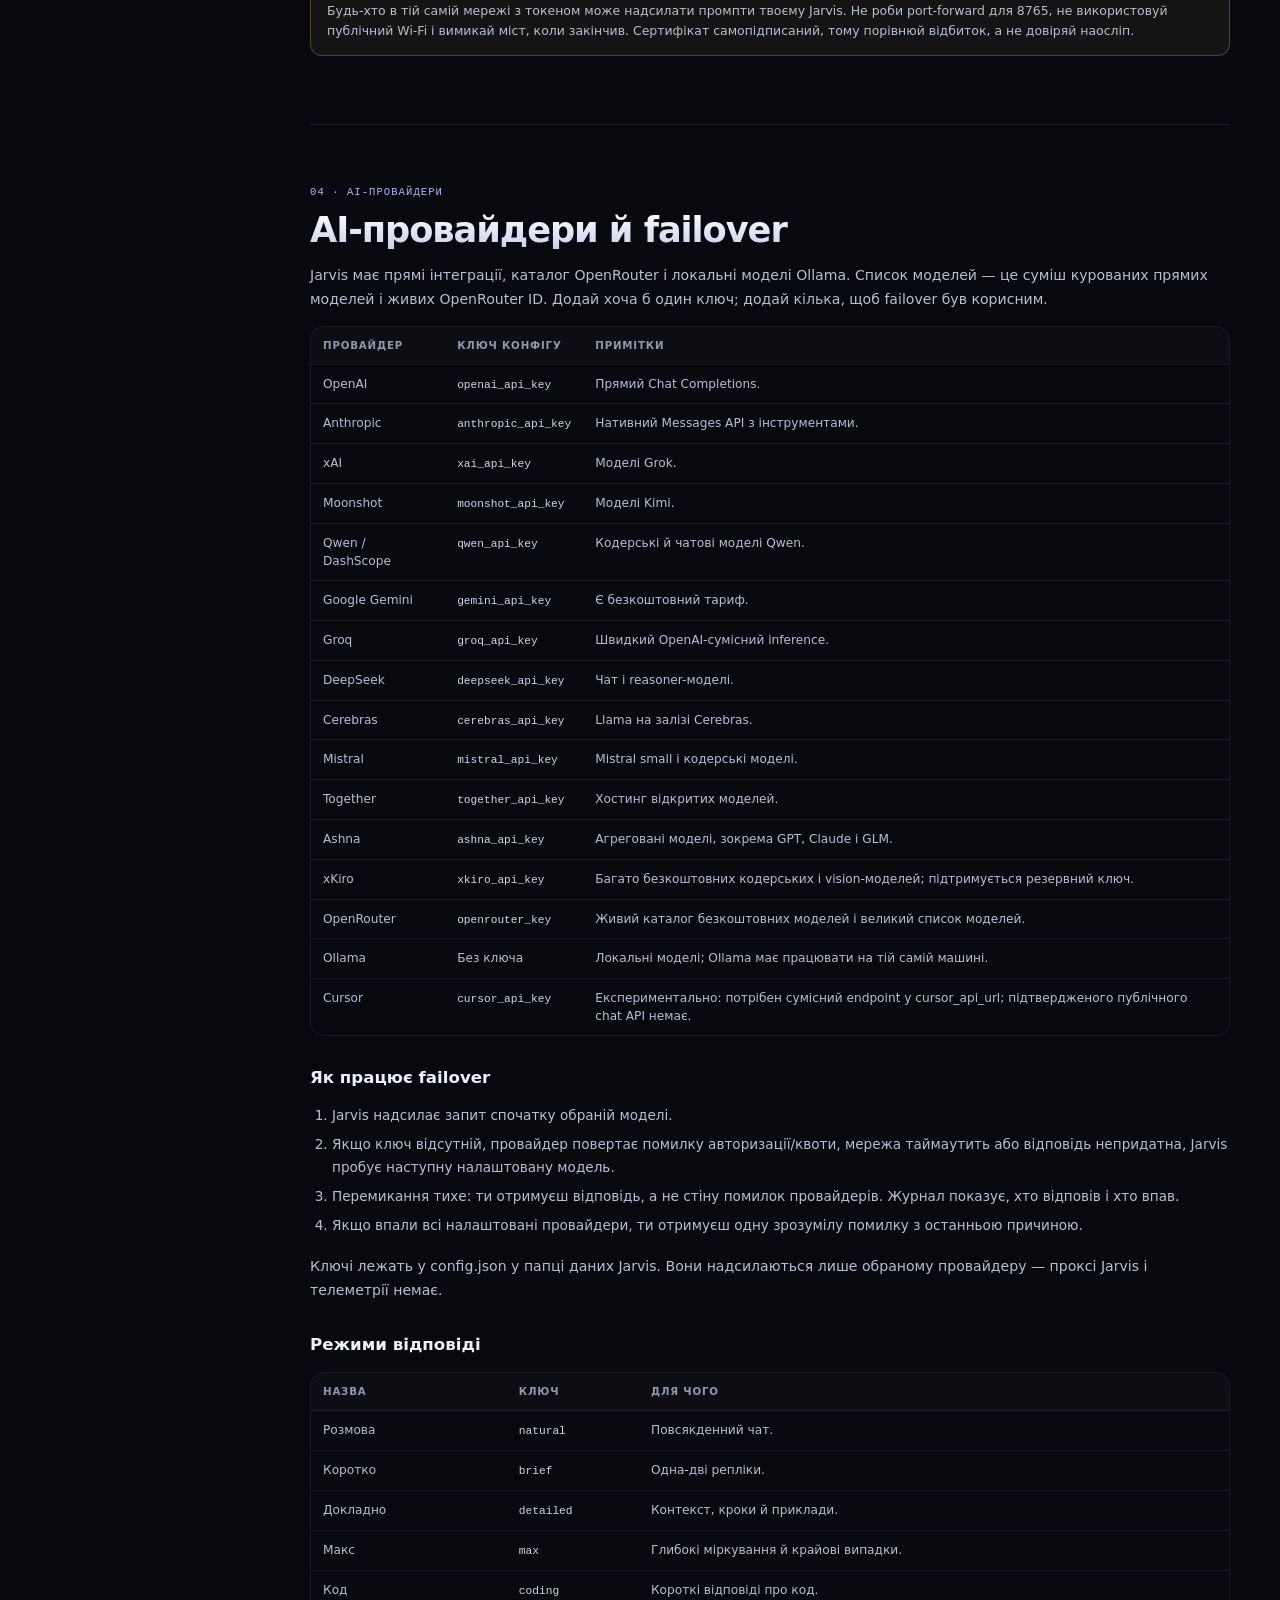
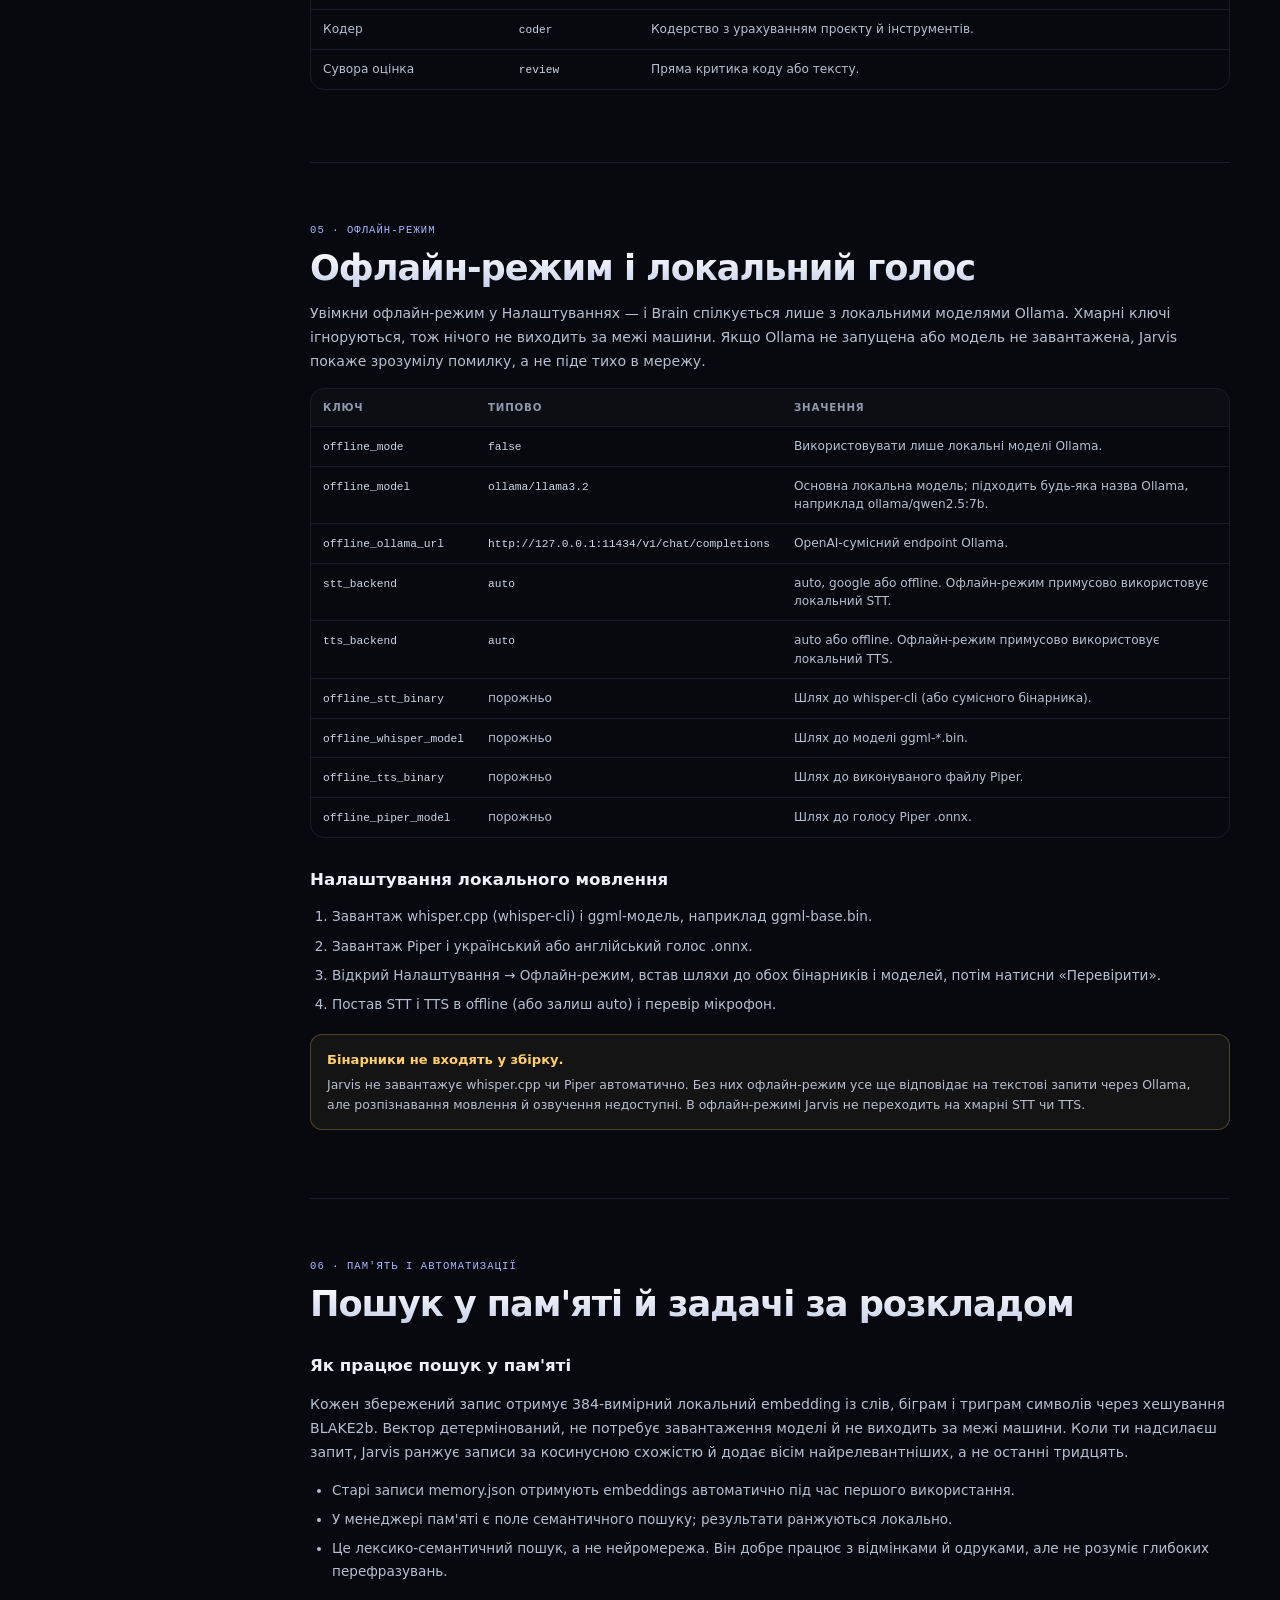
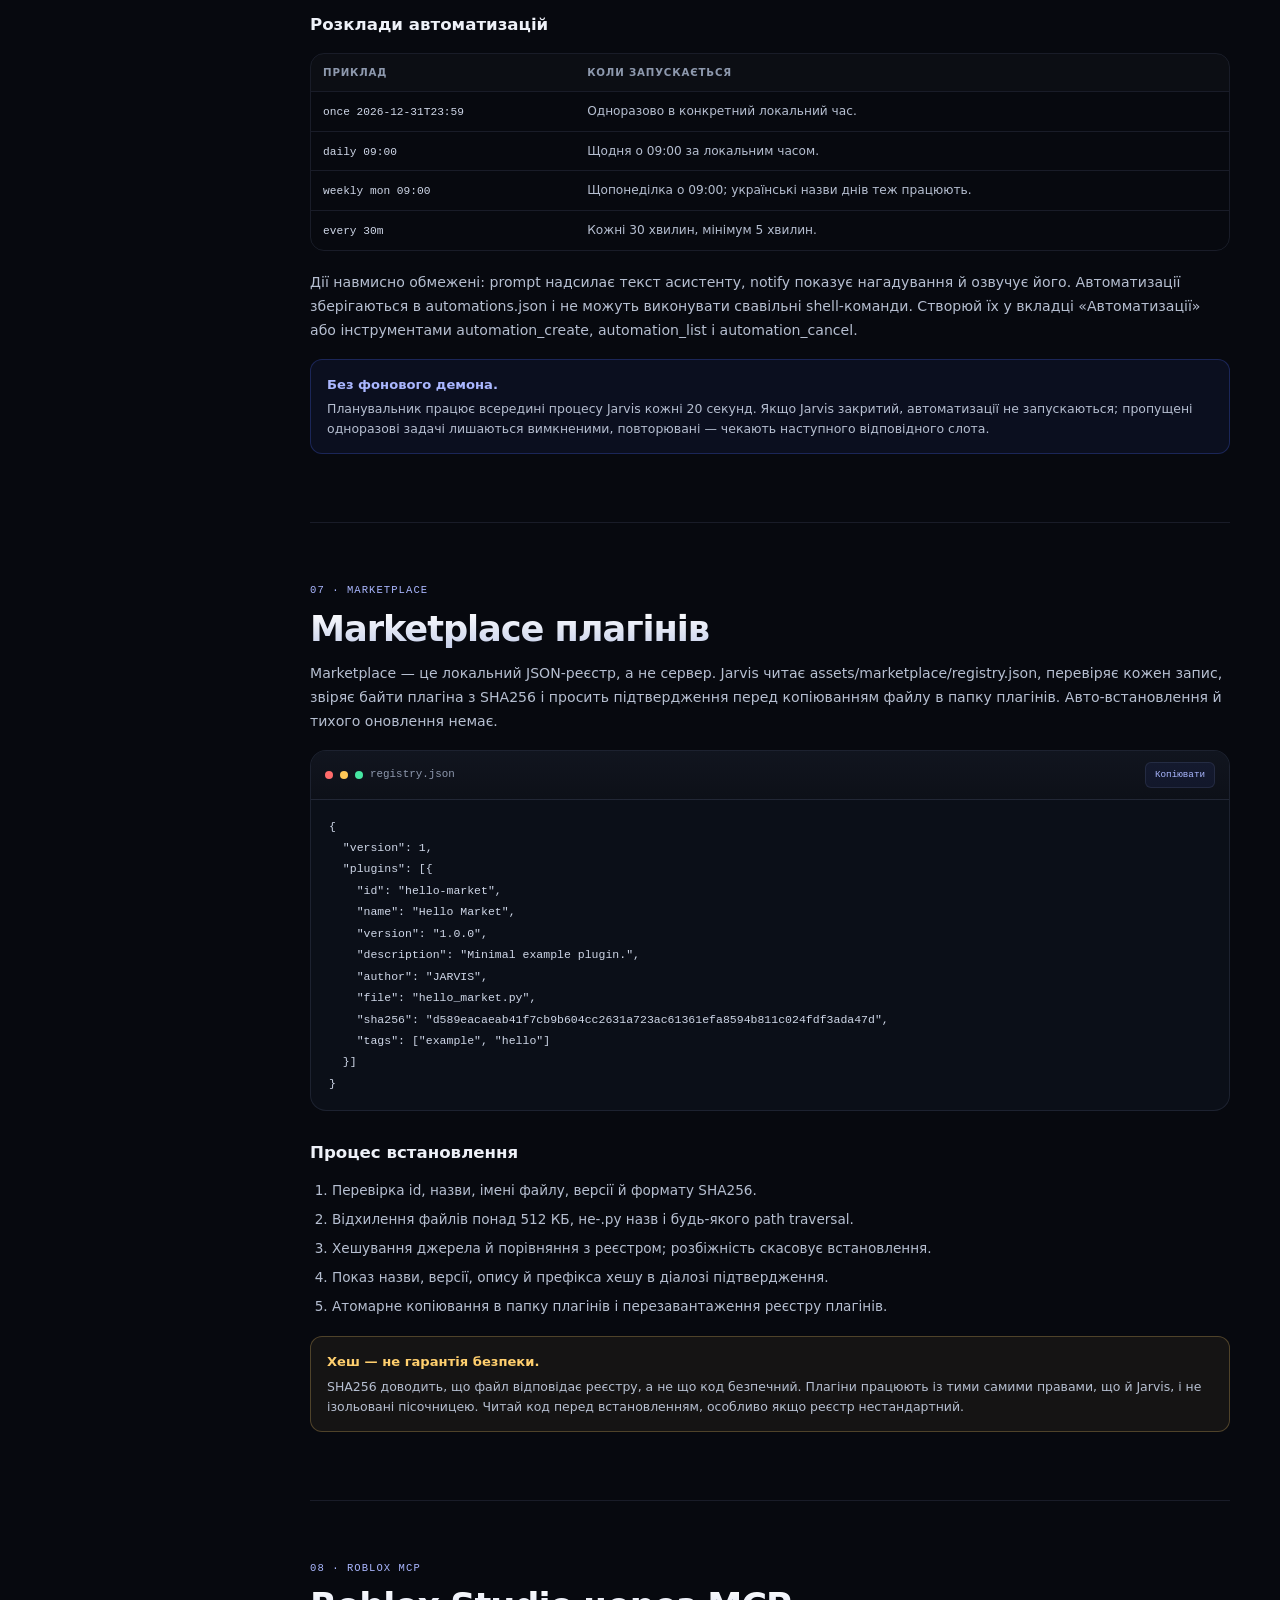
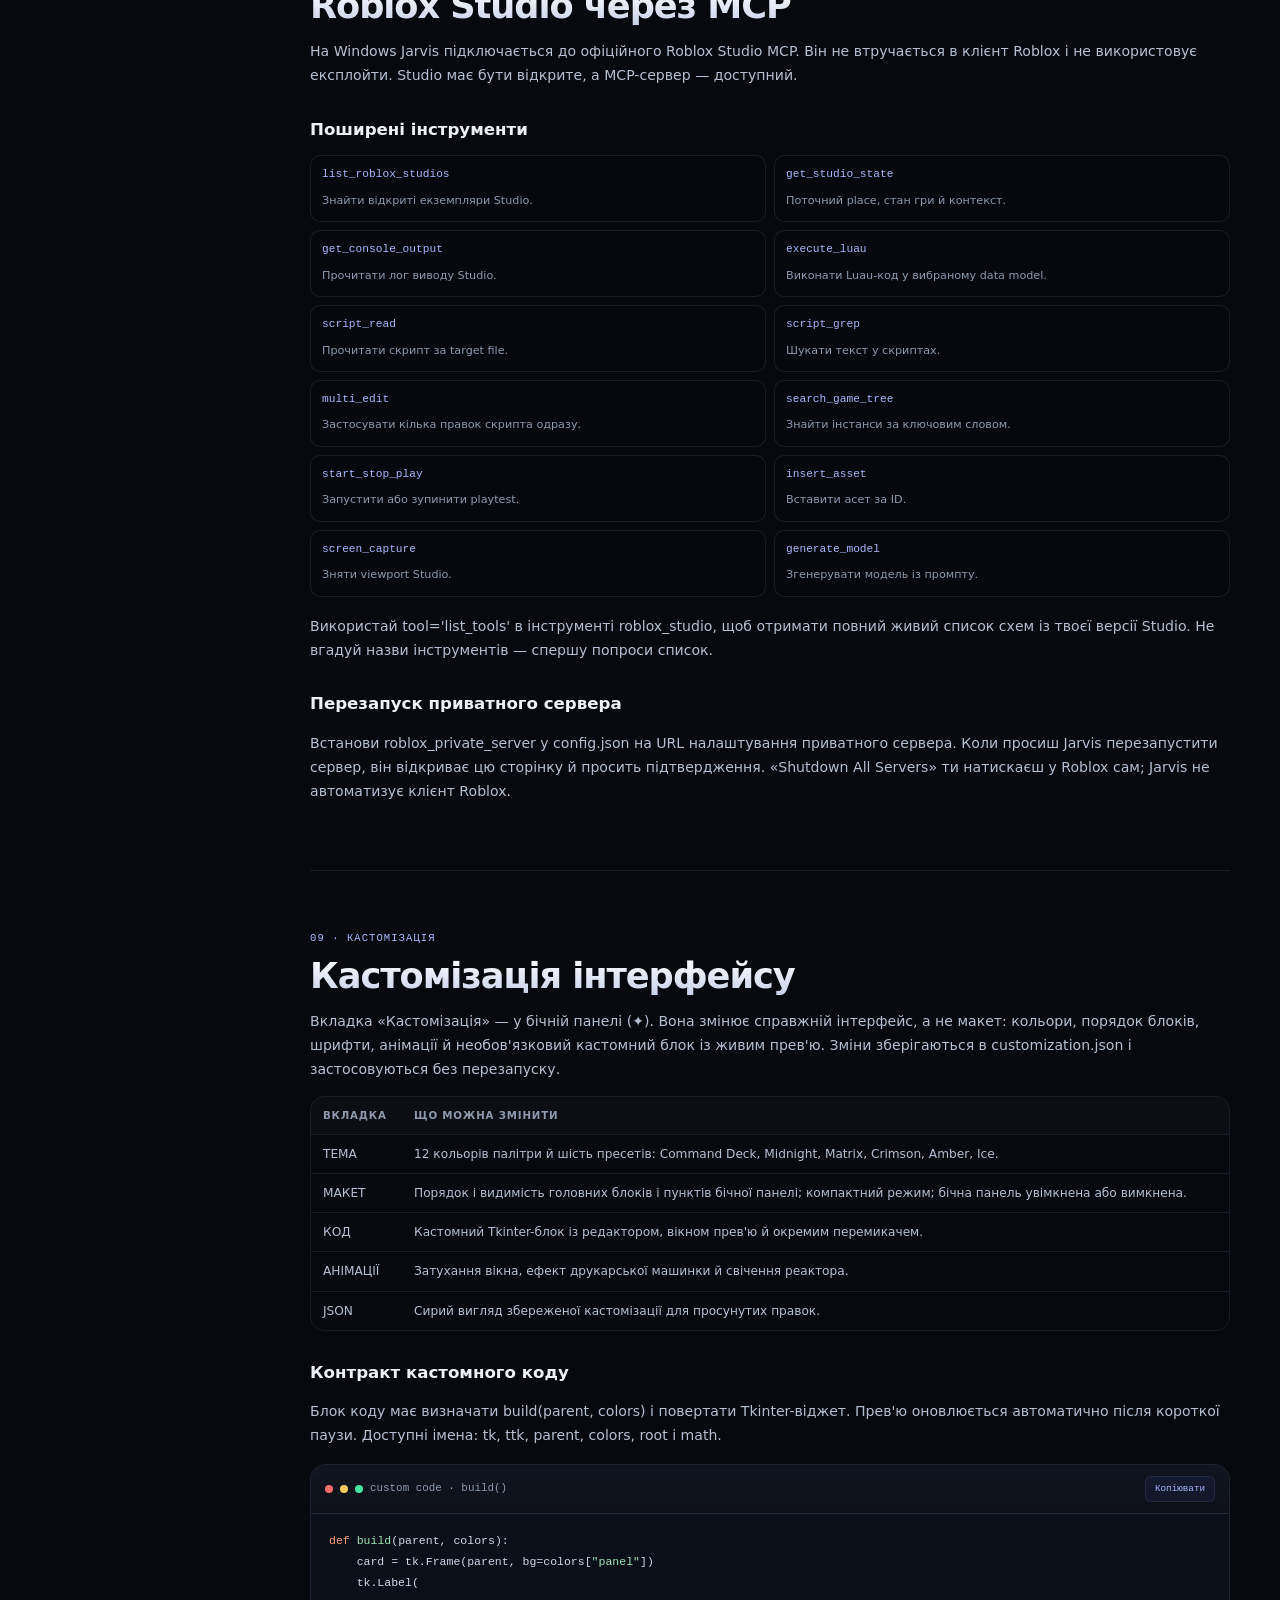
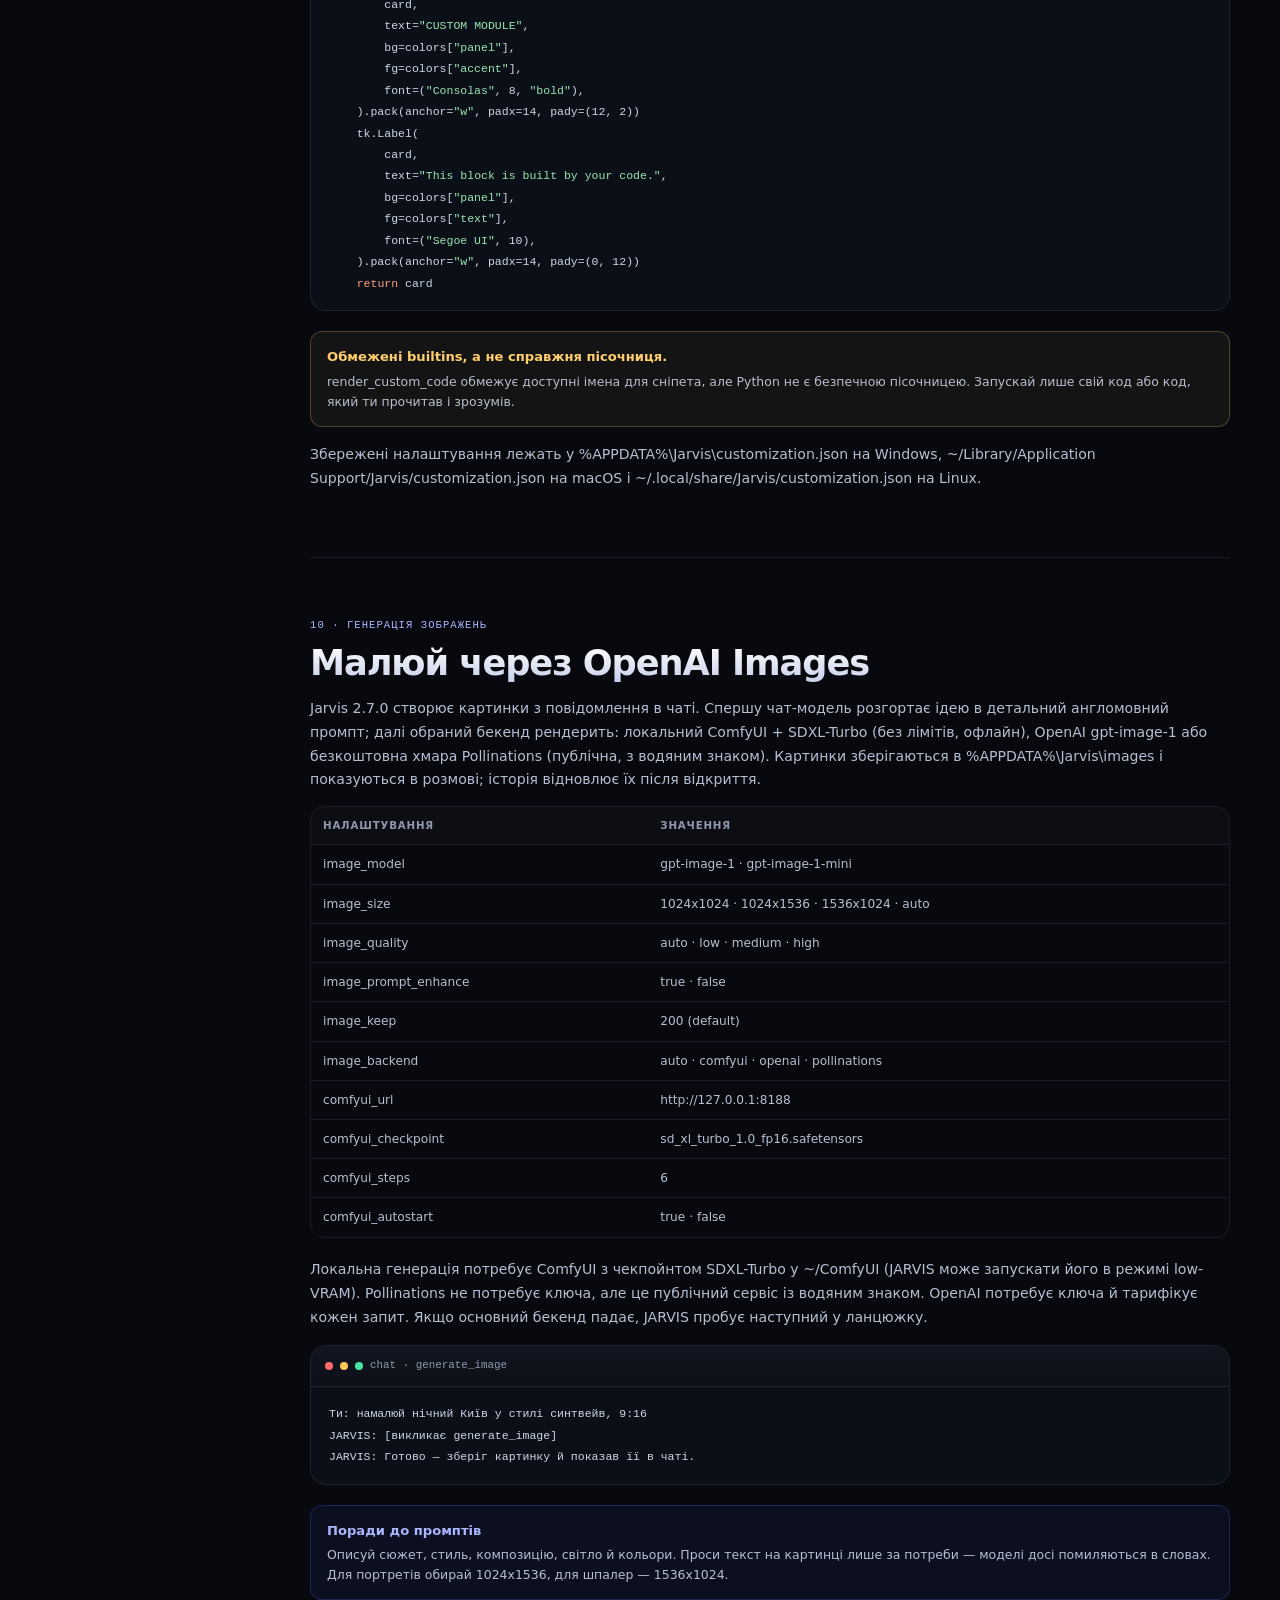
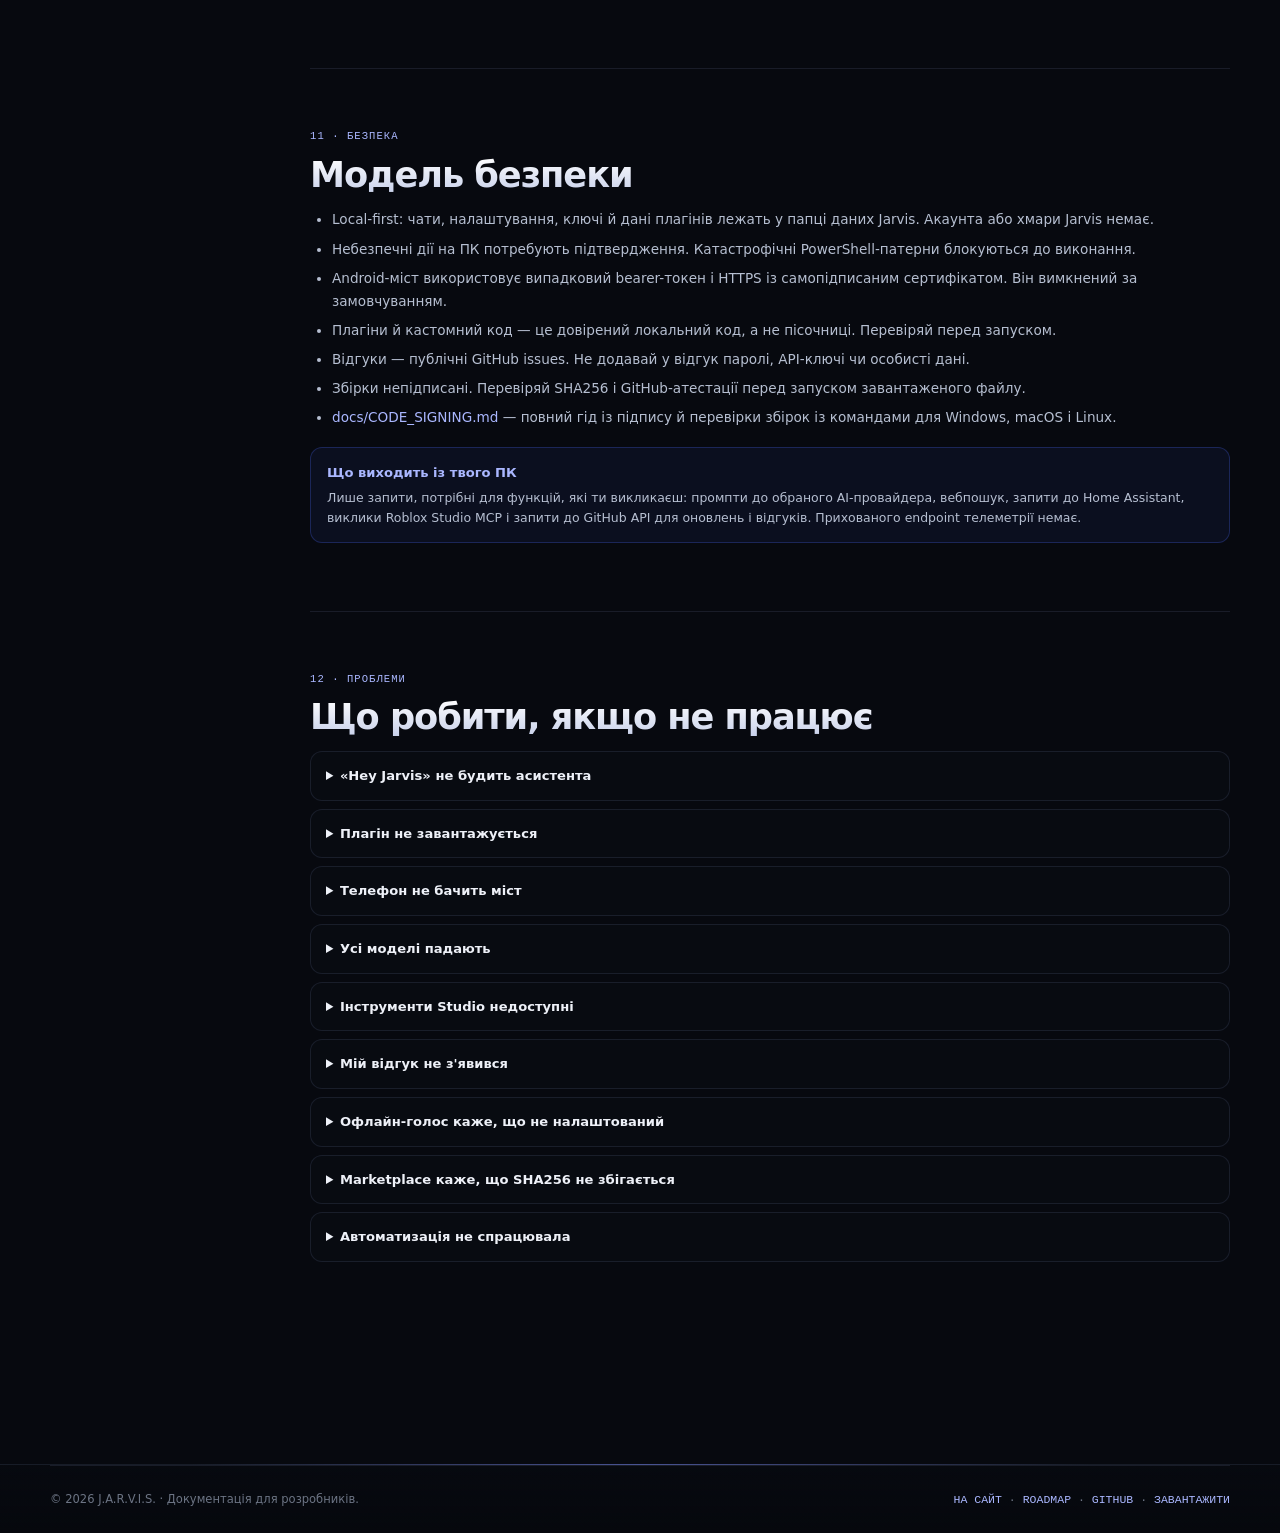
==== commit 5f959a8b: "site: publish 2.7.0 with local image backends" ====
--- a/website/docs.html
+++ b/website/docs.html
@@ -103,7 +103,7 @@
         <a href="#troubleshooting" data-en="Troubleshooting">Проблеми</a>
       </nav>
       <div class="docs-sidebar-note">
-        <span class="mono">v2.6.1</span>
+        <span class="mono">v2.7.0</span>
         <p data-en="Docs match the 2.6 codebase. For older builds, check the repository tag.">Документація відповідає коду 2.6. Для старіших збірок дивись тег у репозиторії.</p>
         <a href="https://github.com/__GITHUB_REPOSITORY__" target="_blank" rel="noopener" data-en="Source on GitHub">Код на GitHub</a>
       </div>
@@ -544,7 +544,7 @@
       <section id="images" class="docs-section">
         <span class="docs-kicker" data-en="10 · Image generation">10 · Генерація зображень</span>
         <h2 data-en="Draw with OpenAI Images">Малюй через OpenAI Images</h2>
-        <p data-en="Jarvis 2.6.1 creates pictures from a chat message. The chat model first acts as a prompt engineer and expands the idea into a detailed English prompt; then the generate_image tool calls OpenAI Images with gpt-image-1, saves the result to %APPDATA%\Jarvis\images and inserts a thumbnail into the conversation. History keeps the path, so the picture is restored on reopen.">Jarvis 2.6.1 створює картинки з повідомлення в чаті. Спершу чат-модель працює як промпт-інженер і розгортає ідею в детальний англомовний промпт; далі інструмент generate_image викликає OpenAI Images з gpt-image-1, зберігає результат у %APPDATA%\Jarvis\images і вставляє мініатюру в розмову. Історія зберігає шлях, тож картинка відновлюється після відкриття.</p>
+        <p data-en="Jarvis 2.7.0 creates pictures from a chat message. The chat model first expands the idea into a detailed English prompt; then the configured backend renders it: local ComfyUI + SDXL-Turbo (unlimited, offline), OpenAI gpt-image-1, or the free Pollinations cloud (public, watermark). Images are saved to %APPDATA%\Jarvis\images and shown in the conversation; history restores them on reopen.">Jarvis 2.7.0 створює картинки з повідомлення в чаті. Спершу чат-модель розгортає ідею в детальний англомовний промпт; далі обраний бекенд рендерить: локальний ComfyUI + SDXL-Turbo (без лімітів, офлайн), OpenAI gpt-image-1 або безкоштовна хмара Pollinations (публічна, з водяним знаком). Картинки зберігаються в %APPDATA%\Jarvis\images і показуються в розмові; історія відновлює їх після відкриття.</p>
 
         <div class="docs-table-wrap">
           <table class="docs-table">
@@ -555,11 +555,16 @@
               <tr><td>image_quality</td><td>auto · low · medium · high</td></tr>
               <tr><td>image_prompt_enhance</td><td>true · false</td></tr>
               <tr><td>image_keep</td><td>200 (default)</td></tr>
-            </tbody>
-          </table>
-        </div>
-
-        <p data-en="Settings live under «Генерація зображень · OpenAI». The same OpenAI key is used for chat models and images; without it the tool returns a clear error instead of a fake picture. Each request is billed by OpenAI.">Налаштування — у блоці «Генерація зображень · OpenAI». Той самий ключ OpenAI використовується для чат-моделей і картинок; без нього інструмент повертає зрозумілу помилку, а не вигадану картинку. Кожен запит тарифікується OpenAI.</p>
+              <tr><td>image_backend</td><td>auto · comfyui · openai · pollinations</td></tr>
+              <tr><td>comfyui_url</td><td>http://127.0.0.1:8188</td></tr>
+              <tr><td>comfyui_checkpoint</td><td>sd_xl_turbo_1.0_fp16.safetensors</td></tr>
+              <tr><td>comfyui_steps</td><td>6</td></tr>
+              <tr><td>comfyui_autostart</td><td>true · false</td></tr>
+            </tbody>
+          </table>
+        </div>
+
+        <p data-en="Local generation requires ComfyUI with the SDXL-Turbo checkpoint in ~/ComfyUI (JARVIS can start it in low-VRAM mode). Pollinations needs no key and is a public service with a watermark. OpenAI needs its API key and bills each request. If the primary backend fails, JARVIS tries the next one in the chain.">Локальна генерація потребує ComfyUI з чекпойнтом SDXL-Turbo у ~/ComfyUI (JARVIS може запускати його в режимі low-VRAM). Pollinations не потребує ключа, але це публічний сервіс із водяним знаком. OpenAI потребує ключа й тарифікує кожен запит. Якщо основний бекенд падає, JARVIS пробує наступний у ланцюжку.</p>
 
         <div class="docs-code">
           <div class="code-head">
